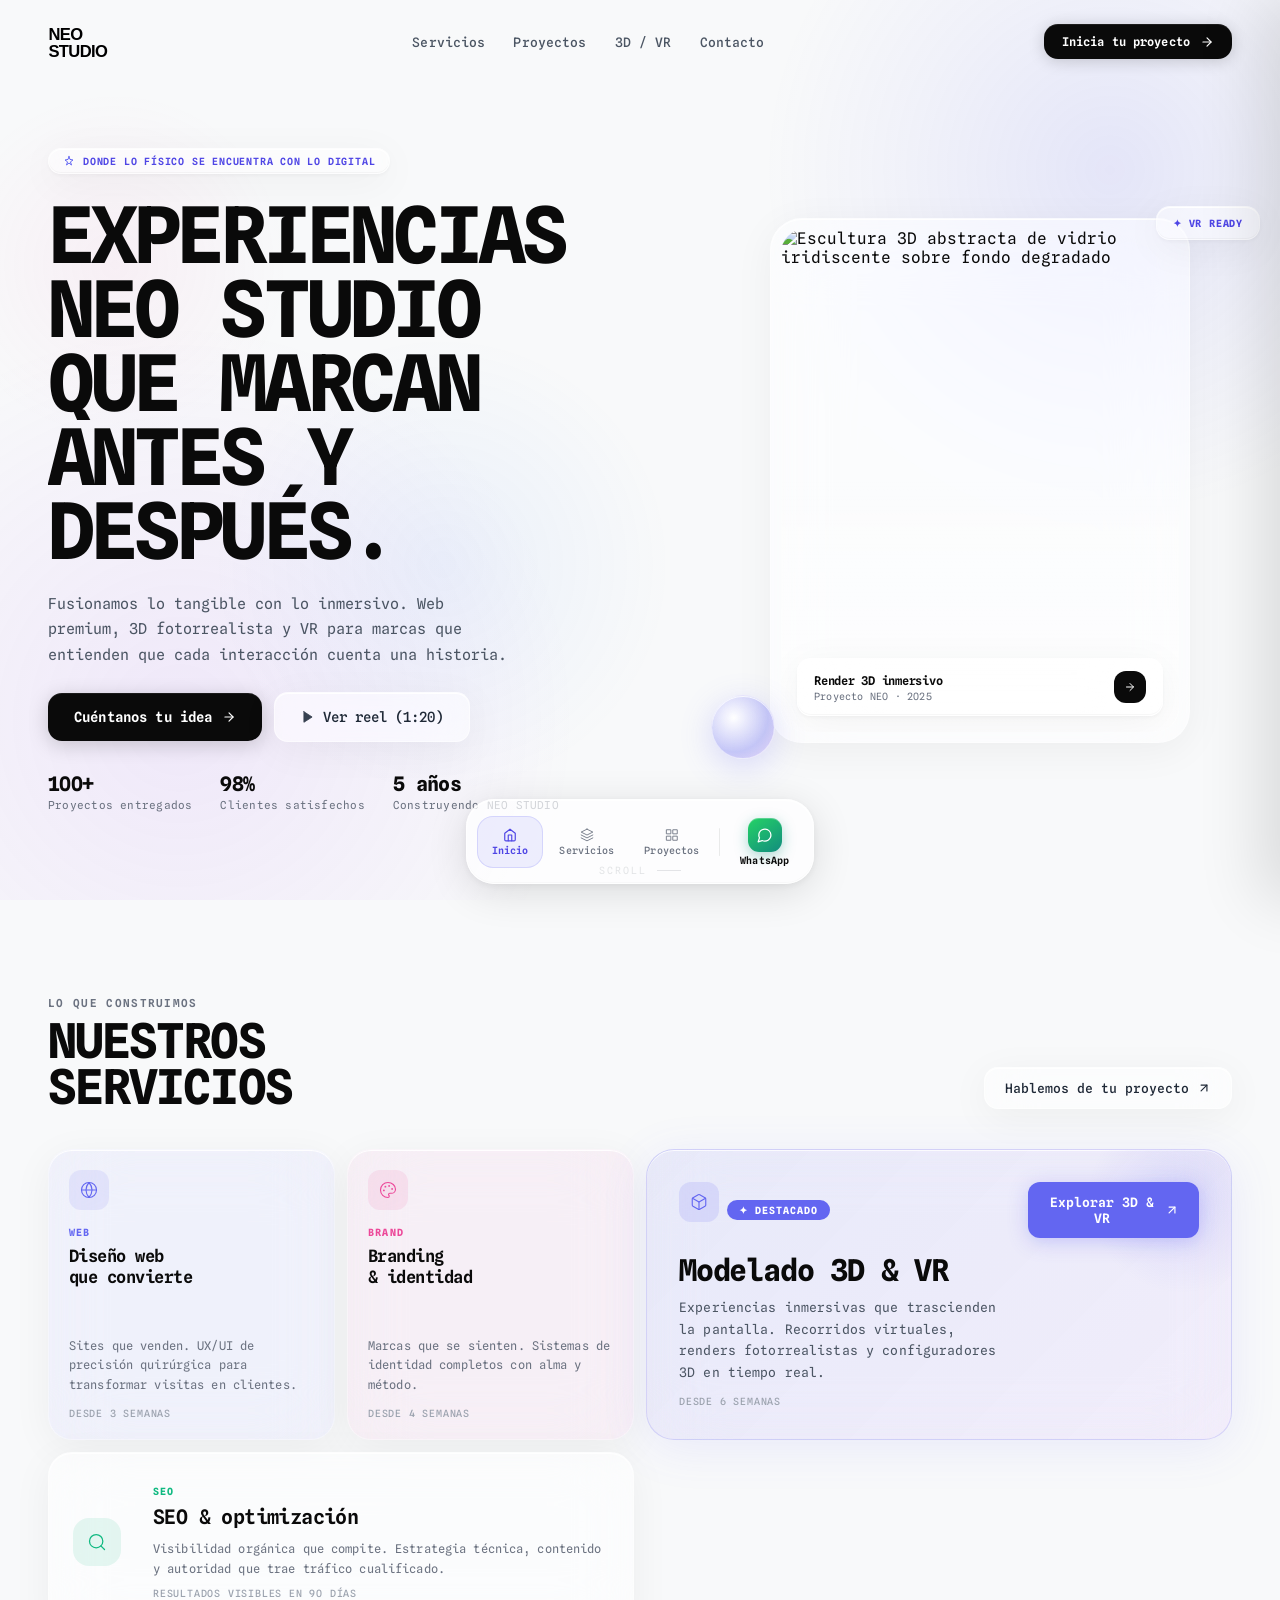
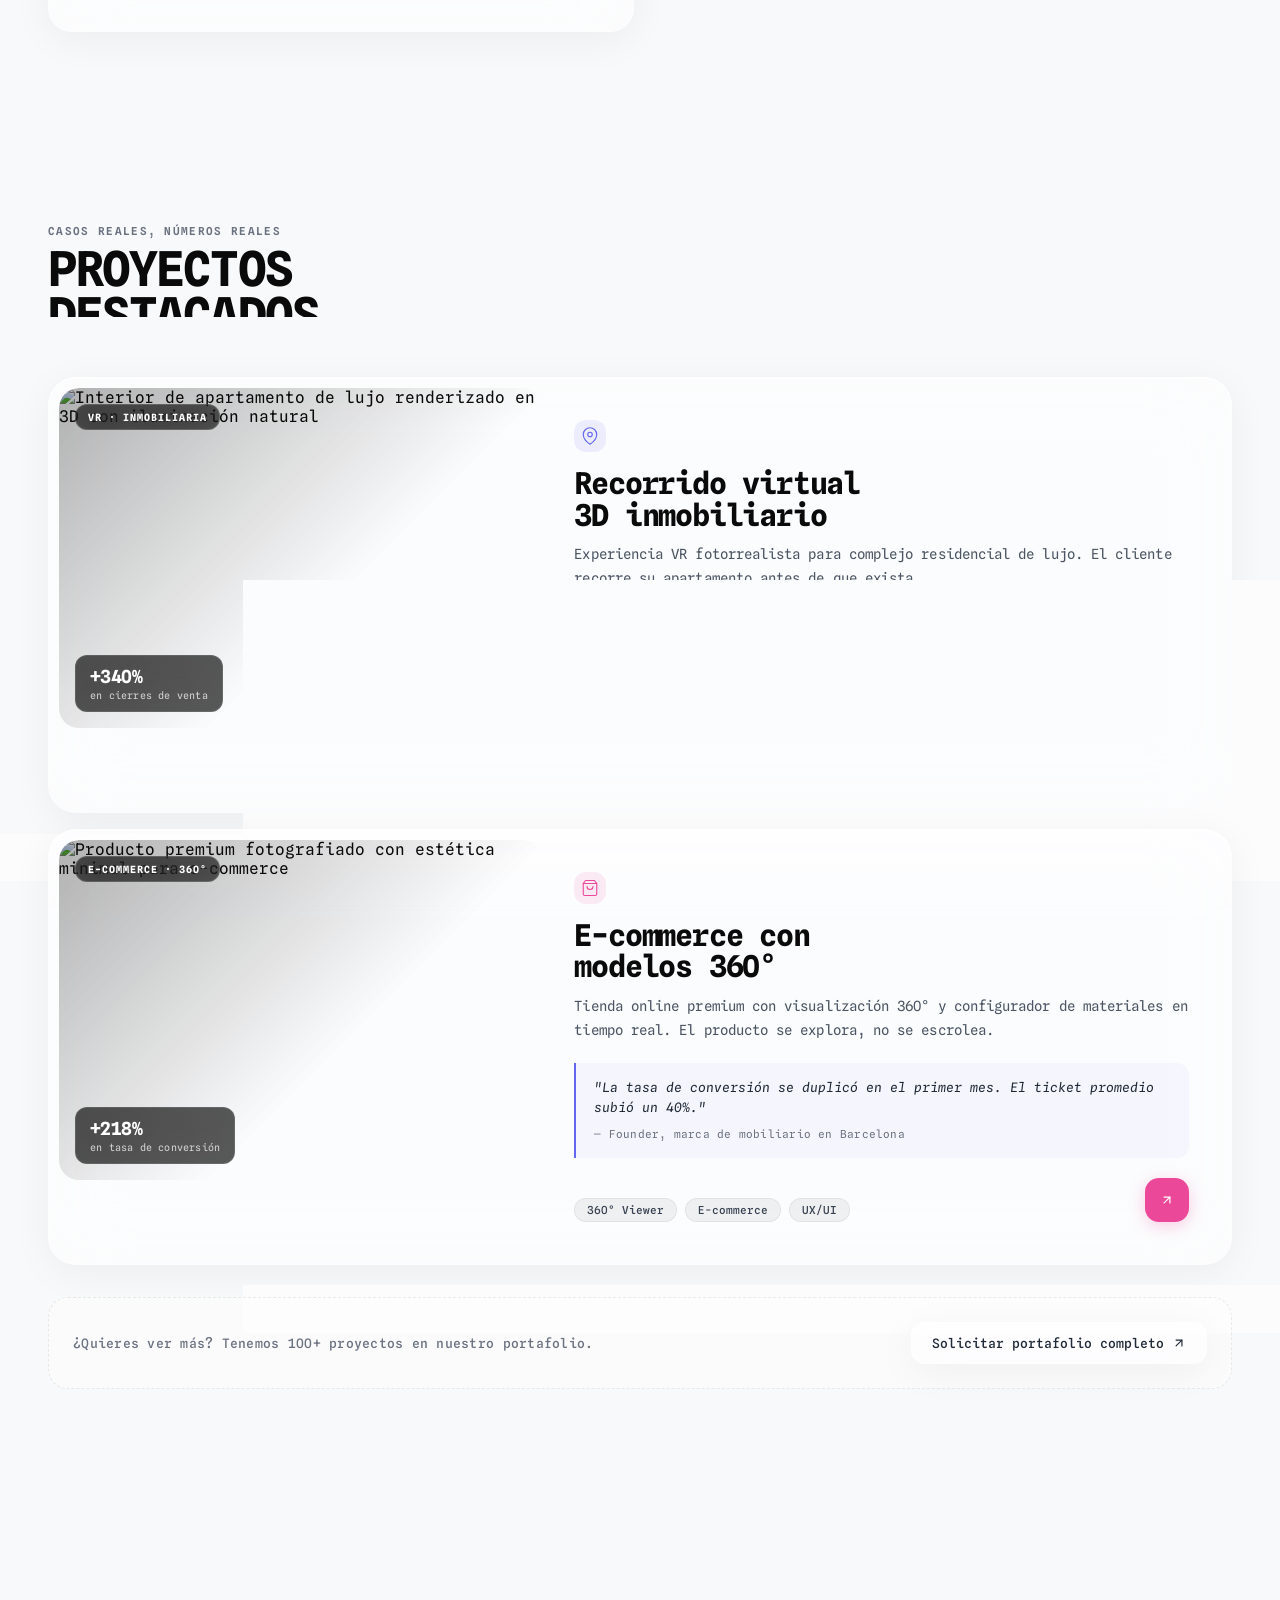
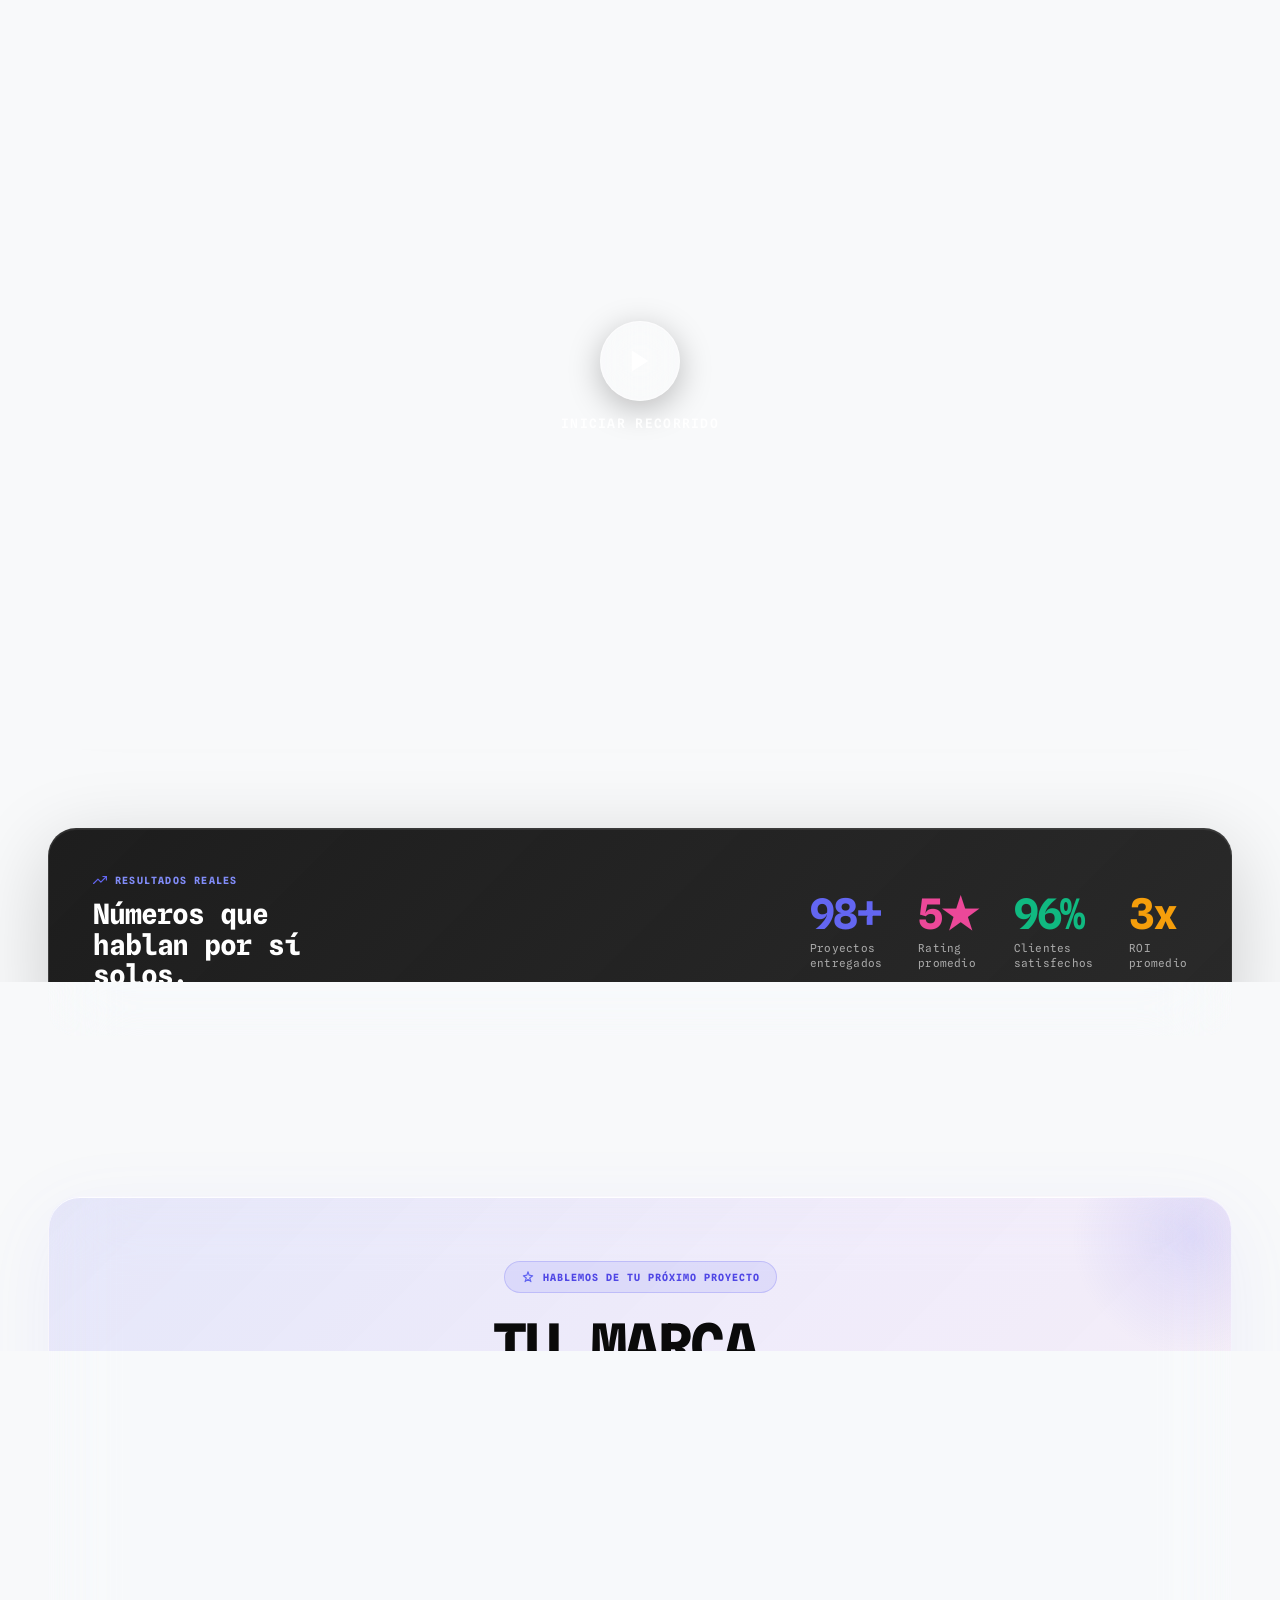
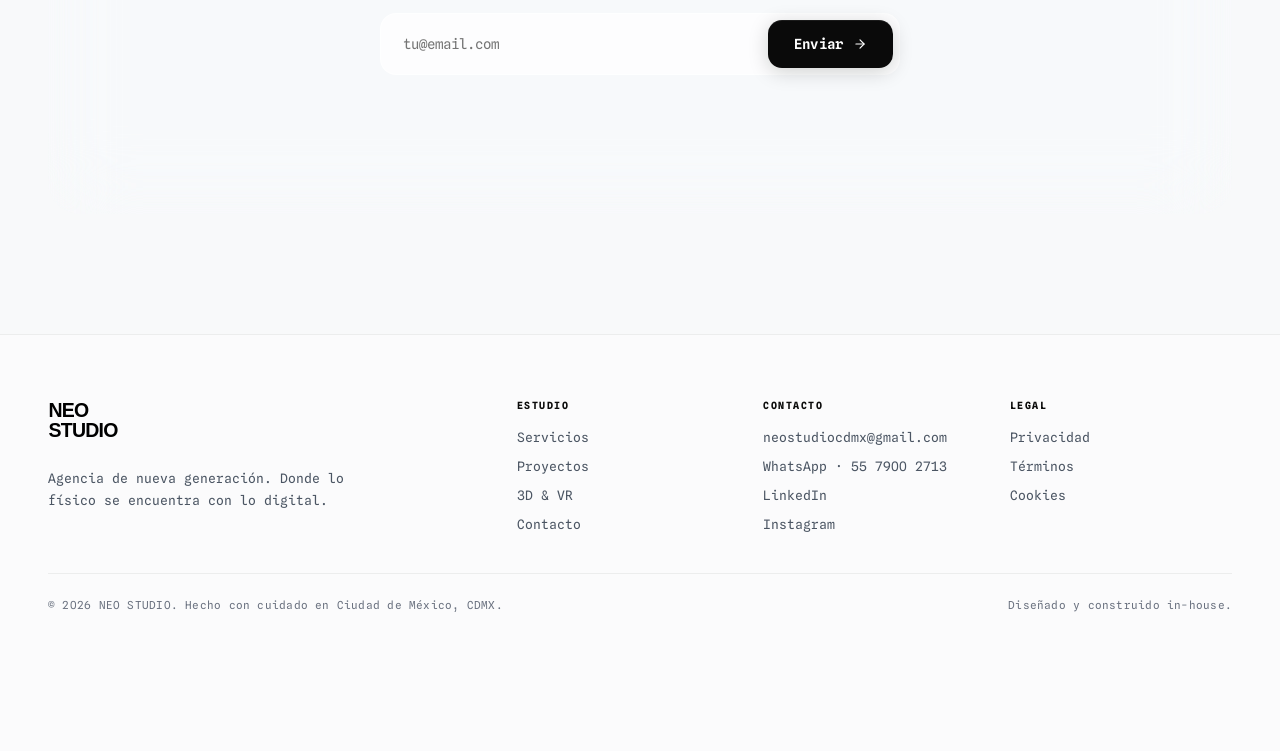
==== index.html @ 927f1102 "fix recaptcha mobile" ====
<!DOCTYPE html>
<html lang="es">
<head>
  <meta charset="UTF-8" />
  <meta name="viewport" content="width=device-width, initial-scale=1.0" />
  <meta name="theme-color" content="#F8F9FA" />
  <title>NEO STUDIO · Agencia de nueva generación</title>
  <meta name="description" content="Fusionamos lo físico y lo digital. Experiencias inmersivas en 3D, VR y web premium para marcas que quieren ir un paso adelante." />

  <!-- Open Graph -->
  <meta property="og:type" content="website" />
  <meta property="og:title" content="NEO STUDIO · Agencia de nueva generación" />
  <meta property="og:description" content="Fusionamos lo físico y lo digital. Experiencias inmersivas en 3D, VR y web premium." />
  <meta property="og:image" content="https://images.unsplash.com/photo-1708979444046-71625af058d8?w=1200&q=80" />
  <meta name="twitter:card" content="summary_large_image" />

  <!-- Favicon (inline SVG) -->
  <link rel="icon" href="data:image/svg+xml,%3Csvg xmlns='http://www.w3.org/2000/svg' viewBox='0 0 100 100'%3E%3Crect width='100' height='100' rx='22' fill='%230a0a0a'/%3E%3Ctext x='50' y='64' font-family='monospace' font-size='54' font-weight='700' fill='white' text-anchor='middle'%3EN%3C/text%3E%3C/svg%3E" />

  <!-- Fonts -->
  <link rel="preconnect" href="https://fonts.googleapis.com" />
  <link rel="preconnect" href="https://fonts.gstatic.com" crossorigin />
  <link href="https://fonts.googleapis.com/css2?family=Spline+Sans+Mono:wght@300;400;500;600;700&display=swap" rel="stylesheet" />

  


  <!-- Google reCAPTCHA v3 (site key pública) -->
  <script src="https://www.google.com/recaptcha/api.js?render=6Lc_4b4sAAAAABMq_xnrbCZB0Nt2kYBZ61lLIUjq" async defer></script>

  <link rel="stylesheet" href="assets/css/styles.css" />
</head>
<body>
  <!-- Skip link for accessibility -->
  <a class="skip-link" href="#main-content">Saltar al contenido</a>

  <!-- ============================================ -->
  <!-- ANIMATED BACKGROUND ORBS                     -->
  <!-- ============================================ -->
  <div class="bg-orbs" aria-hidden="true">
    <div class="orb orb-indigo"></div>
    <div class="orb orb-purple"></div>
    <div class="orb orb-blue"></div>
    <div class="orb orb-rose"></div>
  </div>

  <!-- ============================================ -->
  <!-- STICKY TOP NAV                               -->
  <!-- ============================================ -->
  <header class="top-nav" id="topNav">
    <a href="#home" class="logo-img-link" aria-label="NEO STUDIO — Inicio">
      <img src="assets/img/logo.svg" alt="NEO STUDIO" class="logo-img" />
    </a>

    <nav class="top-links" aria-label="Navegación principal">
      <a href="#services" data-nav>Servicios</a>
      <a href="#projects" data-nav>Proyectos</a>
      <a href="#vr" data-nav>3D / VR</a>
      <a href="#contact" data-nav>Contacto</a>
    </nav>

    <button class="btn-dark btn-sm top-cta" data-open-modal aria-label="Abrir formulario de cotización">
      Inicia tu proyecto
      <svg class="i" viewBox="0 0 24 24" fill="none" stroke="currentColor" stroke-width="2" stroke-linecap="round" stroke-linejoin="round" aria-hidden="true"><line x1="5" y1="12" x2="19" y2="12"></line><polyline points="12 5 19 12 12 19"></polyline></svg>
    </button>

    <button class="burger" id="burger" aria-label="Abrir menú" aria-expanded="false" aria-controls="drawer">
      <span></span><span></span><span></span>
    </button>
  </header>

  <!-- ============================================ -->
  <!-- MOBILE DRAWER                                -->
  <!-- ============================================ -->
  <div class="drawer-backdrop" id="drawerBackdrop" aria-hidden="true"></div>
  <aside class="drawer" id="drawer" aria-hidden="true" aria-label="Menú móvil">
    <div class="drawer-head">
      <div class="logo-img-wrap">
        <img src="assets/img/logo.svg" alt="NEO STUDIO" class="logo-img" />
      </div>
      <button class="drawer-close" id="drawerClose" aria-label="Cerrar menú">
        <svg viewBox="0 0 24 24" fill="none" stroke="currentColor" stroke-width="2" stroke-linecap="round" stroke-linejoin="round" width="20" height="20" aria-hidden="true"><line x1="18" y1="6" x2="6" y2="18"/><line x1="6" y1="6" x2="18" y2="18"/></svg>
      </button>
    </div>
    <nav class="drawer-links" aria-label="Navegación móvil">
      <a href="#services" data-drawer-link>Servicios <span aria-hidden="true">→</span></a>
      <a href="#projects" data-drawer-link>Proyectos <span aria-hidden="true">→</span></a>
      <a href="#vr" data-drawer-link>3D / VR <span aria-hidden="true">→</span></a>
      <a href="#contact" data-drawer-link>Contacto <span aria-hidden="true">→</span></a>
    </nav>
    <button class="btn-dark btn-lg drawer-cta" data-open-modal>
      Inicia tu proyecto
      <svg class="i" viewBox="0 0 24 24" fill="none" stroke="currentColor" stroke-width="2" stroke-linecap="round" stroke-linejoin="round" aria-hidden="true"><line x1="5" y1="12" x2="19" y2="12"></line><polyline points="12 5 19 12 12 19"></polyline></svg>
    </button>
    <p class="drawer-footnote">Respuesta en menos de 24 h · Sin compromiso</p>
  </aside>

  <!-- ============================================ -->
  <!-- PAGE CONTENT                                 -->
  <!-- ============================================ -->
  <main class="page" id="main-content">

    <!-- ===== HERO SECTION ===== -->
    <section class="hero" id="home" aria-labelledby="hero-title">
      <div class="hero-body">
        <!-- Left: text + CTAs -->
        <div class="hero-left">
          <div class="badge glass reveal-up" style="--delay: 0.2s">
            <svg class="i" viewBox="0 0 24 24" fill="none" stroke="#6366f1" stroke-width="2" stroke-linecap="round" stroke-linejoin="round" aria-hidden="true"><path d="M12 3l1.9 5.8L20 10l-5.1 3.7L17 20l-5-4-5 4 2.1-6.3L4 10l6.1-1.2L12 3z"/></svg>
            <span>Donde lo físico se encuentra con lo digital</span>
          </div>

          <h1 class="hero-title" id="hero-title">
            <span class="word-wrap"><span class="word">EXPERIENCIAS</span></span>
            <span class="word-wrap"><span class="word">NEO STUDIO</span></span>
            <span class="word-wrap"><span class="word">QUE MARCAN</span></span>
            <span class="word-wrap"><span class="word">ANTES Y DESPUÉS.</span></span>
          </h1>

          <p class="hero-sub reveal-up" style="--delay: 0.8s">
            Fusionamos lo tangible con lo inmersivo. Web premium, 3D fotorrealista y VR para marcas que entienden que cada interacción cuenta una historia.
          </p>

          <div class="hero-ctas reveal-up" style="--delay: 0.95s">
            <button class="btn-dark btn-lg" data-open-modal>
              Cuéntanos tu idea
              <svg class="i arrow-right" viewBox="0 0 24 24" fill="none" stroke="currentColor" stroke-width="2" stroke-linecap="round" stroke-linejoin="round" aria-hidden="true"><line x1="5" y1="12" x2="19" y2="12"></line><polyline points="12 5 19 12 12 19"></polyline></svg>
            </button>
            <button class="btn-glass btn-lg" data-open-reel aria-label="Ver nuestro reel de proyectos">
              <svg class="i" viewBox="0 0 24 24" fill="#374151" stroke="#374151" stroke-width="1.5" stroke-linecap="round" stroke-linejoin="round" aria-hidden="true"><polygon points="5 3 19 12 5 21 5 3"></polygon></svg>
              Ver reel (1:20)
            </button>
          </div>

          <div class="mini-stats reveal-up" style="--delay: 1.1s">
            <div><p class="ms-value" data-count="100" data-suffix="+">0</p><p class="ms-label">Proyectos entregados</p></div>
            <div><p class="ms-value" data-count="98" data-suffix="%">0</p><p class="ms-label">Clientes satisfechos</p></div>
            <div><p class="ms-value">5 años</p><p class="ms-label">Construyendo NEO STUDIO</p></div>
          </div>
        </div>

        <!-- Right: 3D visual -->
        <div class="hero-right">
          <div class="hero-card float-y">
            <div class="hero-card-inner">
              <img
                srcset="
                  https://images.unsplash.com/photo-1708979444046-71625af058d8?w=480&q=80 480w,
                  https://images.unsplash.com/photo-1708979444046-71625af058d8?w=768&q=80 768w,
                  https://images.unsplash.com/photo-1708979444046-71625af058d8?w=1080&q=80 1080w"
                sizes="(max-width: 768px) 90vw, 420px"
                src="https://images.unsplash.com/photo-1708979444046-71625af058d8?w=1080&q=80"
                alt="Escultura 3D abstracta de vidrio iridiscente sobre fondo degradado"
                loading="lazy" />
              <div class="hero-card-fade"></div>
              <div class="hero-card-label">
                <div class="label-inner glass">
                  <div>
                    <p class="hc-title">Render 3D inmersivo</p>
                    <p class="hc-sub">Proyecto NEO · 2025</p>
                  </div>
                  <div class="hc-arrow" aria-hidden="true">
                    <svg class="i" viewBox="0 0 24 24" fill="none" stroke="#fff" stroke-width="2" stroke-linecap="round" stroke-linejoin="round"><line x1="5" y1="12" x2="19" y2="12"></line><polyline points="12 5 19 12 12 19"></polyline></svg>
                  </div>
                </div>
              </div>
            </div>
          </div>

          <div class="pill-vr glass float-tilt">✦ VR READY</div>
          <div class="dot-orb float-drift" aria-hidden="true"></div>
        </div>
      </div>

      <!-- Scroll hint -->
      <div class="scroll-hint" aria-hidden="true">
        <span>Scroll</span>
        <div class="scroll-hint-line"></div>
      </div>
    </section>

    <!-- ===== SERVICES SECTION ===== -->
    <section class="section services" id="services" aria-labelledby="services-title">
      <div class="section-head reveal-up">
        <div>
          <p class="eyebrow">Lo que construimos</p>
          <h2 class="section-title" id="services-title">NUESTROS<br/>SERVICIOS</h2>
        </div>
        <a href="#contact" class="btn-glass btn-md hide-mobile">
          Hablemos de tu proyecto
          <svg class="i" viewBox="0 0 24 24" fill="none" stroke="currentColor" stroke-width="2" stroke-linecap="round" stroke-linejoin="round" aria-hidden="true"><line x1="7" y1="17" x2="17" y2="7"></line><polyline points="7 7 17 7 17 17"></polyline></svg>
        </a>
      </div>

      <div class="bento">
        <!-- Card Web -->
        <article class="card card-sm reveal-up" style="--delay:0s; --tint:rgba(99,102,241,0.05);">
          <div>
            <div class="card-icon" style="background: rgba(99,102,241,0.1);">
              <svg class="i" viewBox="0 0 24 24" fill="none" stroke="#6366f1" stroke-width="1.5" stroke-linecap="round" stroke-linejoin="round" aria-hidden="true"><circle cx="12" cy="12" r="10"/><line x1="2" y1="12" x2="22" y2="12"/><path d="M12 2a15.3 15.3 0 0 1 4 10 15.3 15.3 0 0 1-4 10 15.3 15.3 0 0 1-4-10 15.3 15.3 0 0 1 4-10z"/></svg>
            </div>
            <p class="tag" style="color:#6366f1;">WEB</p>
            <h3 class="card-title">Diseño web<br/>que convierte</h3>
          </div>
          <div>
            <p class="card-desc">Sites que venden. UX/UI de precisión quirúrgica para transformar visitas en clientes.</p>
            <p class="card-meta">Desde 3 semanas</p>
          </div>
        </article>

        <!-- Card Branding -->
        <article class="card card-sm reveal-up" style="--delay:0.1s; --tint:rgba(236,72,153,0.05);">
          <div>
            <div class="card-icon" style="background: rgba(236,72,153,0.1);">
              <svg class="i" viewBox="0 0 24 24" fill="none" stroke="#ec4899" stroke-width="1.5" stroke-linecap="round" stroke-linejoin="round" aria-hidden="true"><circle cx="13.5" cy="6.5" r=".5"/><circle cx="17.5" cy="10.5" r=".5"/><circle cx="8.5" cy="7.5" r=".5"/><circle cx="6.5" cy="12.5" r=".5"/><path d="M12 2C6.5 2 2 6.5 2 12s4.5 10 10 10c.926 0 1.648-.746 1.648-1.688 0-.437-.18-.835-.437-1.125-.29-.289-.438-.652-.438-1.125a1.64 1.64 0 0 1 1.668-1.668h1.996c3.051 0 5.555-2.503 5.555-5.554C21.965 6.012 17.461 2 12 2z"/></svg>
            </div>
            <p class="tag" style="color:#ec4899;">BRAND</p>
            <h3 class="card-title">Branding<br/>& identidad</h3>
          </div>
          <div>
            <p class="card-desc">Marcas que se sienten. Sistemas de identidad completos con alma y método.</p>
            <p class="card-meta">Desde 4 semanas</p>
          </div>
        </article>

        <!-- Card 3D & VR featured -->
        <article class="card card-featured reveal-up" style="--delay:0.2s;" id="vr" aria-labelledby="vr-title">
          <div class="deco-orb" aria-hidden="true"></div>
          <div class="featured-inner">
            <div>
              <div class="featured-head">
                <div class="card-icon" style="background: rgba(99,102,241,0.15);">
                  <svg class="i" viewBox="0 0 24 24" fill="none" stroke="#6366f1" stroke-width="1.5" stroke-linecap="round" stroke-linejoin="round" aria-hidden="true"><path d="M21 16V8a2 2 0 0 0-1-1.73l-7-4a2 2 0 0 0-2 0l-7 4A2 2 0 0 0 3 8v8a2 2 0 0 0 1 1.73l7 4a2 2 0 0 0 2 0l7-4A2 2 0 0 0 21 16z"/><polyline points="3.27 6.96 12 12.01 20.73 6.96"/><line x1="12" y1="22.08" x2="12" y2="12"/></svg>
                </div>
                <span class="pill-featured">✦ DESTACADO</span>
              </div>
              <h3 class="card-title card-title-xl" id="vr-title">Modelado 3D & VR</h3>
              <p class="card-desc card-desc-lg">Experiencias inmersivas que trascienden la pantalla. Recorridos virtuales, renders fotorrealistas y configuradores 3D en tiempo real.</p>
              <p class="card-meta">Desde 6 semanas</p>
            </div>
            <button class="btn-indigo" data-open-modal data-project-type="3d-vr">
              Explorar 3D & VR
              <svg class="i" viewBox="0 0 24 24" fill="none" stroke="currentColor" stroke-width="2" stroke-linecap="round" stroke-linejoin="round" aria-hidden="true"><line x1="7" y1="17" x2="17" y2="7"></line><polyline points="7 7 17 7 17 17"></polyline></svg>
            </button>
          </div>
        </article>

        <!-- Card SEO -->
        <article class="card card-wide reveal-up" style="--delay:0.3s;">
          <div class="card-icon card-icon-lg" style="background: rgba(16,185,129,0.1);">
            <svg class="i" viewBox="0 0 24 24" fill="none" stroke="#10b981" stroke-width="1.5" stroke-linecap="round" stroke-linejoin="round" aria-hidden="true"><circle cx="11" cy="11" r="8"/><line x1="21" y1="21" x2="16.65" y2="16.65"/></svg>
          </div>
          <div>
            <p class="tag" style="color:#10b981;">SEO</p>
            <h3 class="card-title" style="font-size:20px;">SEO & optimización</h3>
            <p class="card-desc">Visibilidad orgánica que compite. Estrategia técnica, contenido y autoridad que trae tráfico cualificado.</p>
            <p class="card-meta" style="margin-top:8px;">Resultados visibles en 90 días</p>
          </div>
        </article>
      </div>
    </section>

    <!-- ===== PROJECTS SECTION ===== -->
    <section class="section projects" id="projects" aria-labelledby="projects-title">
      <div class="reveal-up section-head-simple">
        <p class="eyebrow">Casos reales, números reales</p>
        <h2 class="section-title" id="projects-title">PROYECTOS<br/>DESTACADOS</h2>
      </div>

      <div class="projects-list">
        <!-- Project 1 -->
        <article class="project-card reveal-left" aria-labelledby="p1-title">
          <div class="project-inner">
            <div class="project-media">
              <img
                srcset="
                  https://images.unsplash.com/photo-1625220851686-2986d12ff954?w=480&q=80 480w,
                  https://images.unsplash.com/photo-1625220851686-2986d12ff954?w=768&q=80 768w,
                  https://images.unsplash.com/photo-1625220851686-2986d12ff954?w=1080&q=80 1080w"
                sizes="(max-width: 768px) 90vw, 420px"
                src="https://images.unsplash.com/photo-1625220851686-2986d12ff954?w=1080&q=80"
                alt="Interior de apartamento de lujo renderizado en 3D con iluminación natural"
                loading="lazy" />
              <div class="project-media-overlay"></div>
              <span class="project-tag">VR · INMOBILIARIA</span>
              <div class="project-stat">
                <p class="ps-value">+340%</p>
                <p class="ps-label">en cierres de venta</p>
              </div>
            </div>
            <div class="project-text">
              <div>
                <div class="card-icon" style="background: rgba(99,102,241,0.1); width:32px; height:32px;">
                  <svg class="i" viewBox="0 0 24 24" fill="none" stroke="#6366f1" stroke-width="1.5" stroke-linecap="round" stroke-linejoin="round" width="15" height="15" aria-hidden="true"><path d="M21 10c0 7-9 13-9 13s-9-6-9-13a9 9 0 0 1 18 0z"/><circle cx="12" cy="10" r="3"/></svg>
                </div>
                <h3 class="project-title" id="p1-title">Recorrido virtual<br/>3D inmobiliario</h3>
                <p class="project-desc">Experiencia VR fotorrealista para complejo residencial de lujo. El cliente recorre su apartamento antes de que exista.</p>
                <blockquote class="project-quote">
                  "Cerramos 12 unidades en la primera semana post-lanzamiento. Nunca habíamos visto algo así."
                  <cite>— Directora comercial, desarrolladora en CDMX</cite>
                </blockquote>
              </div>
              <div class="project-footer">
                <div class="pill-row">
                  <span class="pill">VR Tour</span>
                  <span class="pill">3D Render</span>
                  <span class="pill">Inmobiliaria</span>
                </div>
                <button class="round-btn" data-open-tour style="background:#6366f1; box-shadow:0 4px 16px #6366f144;" aria-label="Ver recorrido virtual 3D">
                  <svg class="i" viewBox="0 0 24 24" fill="none" stroke="#fff" stroke-width="2" stroke-linecap="round" stroke-linejoin="round" aria-hidden="true"><line x1="7" y1="17" x2="17" y2="7"></line><polyline points="7 7 17 7 17 17"></polyline></svg>
                </button>
              </div>
            </div>
          </div>
        </article>

        <!-- Project 2 -->
        <article class="project-card reveal-right" aria-labelledby="p2-title">
          <div class="project-inner">
            <div class="project-media">
              <img
                srcset="
                  https://images.unsplash.com/photo-1627542557169-5ed71c66ed85?w=480&q=80 480w,
                  https://images.unsplash.com/photo-1627542557169-5ed71c66ed85?w=768&q=80 768w,
                  https://images.unsplash.com/photo-1627542557169-5ed71c66ed85?w=1080&q=80 1080w"
                sizes="(max-width: 768px) 90vw, 420px"
                src="https://images.unsplash.com/photo-1627542557169-5ed71c66ed85?w=1080&q=80"
                alt="Producto premium fotografiado con estética minimal para e-commerce"
                loading="lazy" />
              <div class="project-media-overlay"></div>
              <span class="project-tag">E-COMMERCE · 360°</span>
              <div class="project-stat">
                <p class="ps-value">+218%</p>
                <p class="ps-label">en tasa de conversión</p>
              </div>
            </div>
            <div class="project-text">
              <div>
                <div class="card-icon" style="background: rgba(236,72,153,0.1); width:32px; height:32px;">
                  <svg class="i" viewBox="0 0 24 24" fill="none" stroke="#ec4899" stroke-width="1.5" stroke-linecap="round" stroke-linejoin="round" width="15" height="15" aria-hidden="true"><path d="M6 2 3 6v14a2 2 0 0 0 2 2h14a2 2 0 0 0 2-2V6l-3-4z"/><line x1="3" y1="6" x2="21" y2="6"/><path d="M16 10a4 4 0 0 1-8 0"/></svg>
                </div>
                <h3 class="project-title" id="p2-title">E-commerce con<br/>modelos 360°</h3>
                <p class="project-desc">Tienda online premium con visualización 360° y configurador de materiales en tiempo real. El producto se explora, no se escrolea.</p>
                <blockquote class="project-quote">
                  "La tasa de conversión se duplicó en el primer mes. El ticket promedio subió un 40%."
                  <cite>— Founder, marca de mobiliario en Barcelona</cite>
                </blockquote>
              </div>
              <div class="project-footer">
                <div class="pill-row">
                  <span class="pill">360° Viewer</span>
                  <span class="pill">E-commerce</span>
                  <span class="pill">UX/UI</span>
                </div>
                <button class="round-btn" data-open-360 style="background:#ec4899; box-shadow:0 4px 16px #ec489944;" aria-label="Ver demo E-commerce 360°">
                  <svg class="i" viewBox="0 0 24 24" fill="none" stroke="#fff" stroke-width="2" stroke-linecap="round" stroke-linejoin="round" aria-hidden="true"><line x1="7" y1="17" x2="17" y2="7"></line><polyline points="7 7 17 7 17 17"></polyline></svg>
                </button>
              </div>
            </div>
          </div>
        </article>
      </div>

      <div class="projects-footer reveal-up">
        <p class="eyebrow" style="color:#6b7280;">¿Quieres ver más? Tenemos 100+ proyectos en nuestro portafolio.</p>
        <a href="#contact" class="btn-glass btn-md">
          Solicitar portafolio completo
          <svg class="i" viewBox="0 0 24 24" fill="none" stroke="currentColor" stroke-width="2" stroke-linecap="round" stroke-linejoin="round" aria-hidden="true"><line x1="7" y1="17" x2="17" y2="7"></line><polyline points="7 7 17 7 17 17"></polyline></svg>
        </a>
      </div>
    </section>

    <!-- ===== VIRTUAL TOUR SECTION ===== -->
    <section class="section vr-tour-section" id="tour" aria-labelledby="tour-title">
      <div class="section-head reveal-up">
        <div>
          <p class="eyebrow">Tecnología phygital en acción</p>
          <h2 class="section-title" id="tour-title">RECORRIDO<br/>VIRTUAL</h2>
        </div>
        <p class="tour-section-desc">Explora este apartamento de lujo como si estuvieras ahí. Navega entre habitaciones y descubre la experiencia NEO STUDIO.</p>
      </div>

      <div class="tour-preview reveal-up">
        <div class="tour-preview-inner">
          <img
            src="https://images.unsplash.com/photo-1600210492493-0946911123ea?w=1600&q=85"
            alt="Sala de estar de apartamento de lujo con dobles alturas"
            class="tour-preview-img" loading="lazy" />
          <div class="tour-preview-overlay">
            <div class="tour-overlay-top">
              <span class="pill-featured" style="width:fit-content;">✦ DEMO INTERACTIVO</span>
            </div>
            <div class="tour-overlay-center">
              <button class="tour-play-btn" data-open-tour aria-label="Iniciar recorrido virtual">
                <div class="tour-play-circle">
                  <svg viewBox="0 0 24 24" fill="#fff" width="28" height="28" aria-hidden="true"><polygon points="5 3 19 12 5 21 5 3"/></svg>
                </div>
                <span>Iniciar recorrido</span>
              </button>
            </div>
            <div class="tour-overlay-bottom">
              <div class="tour-rooms-list">
                <span class="tour-room-chip active-chip" data-room="0">Entrada</span>
                <span class="tour-room-chip" data-room="1">Sala de estar</span>
                <span class="tour-room-chip" data-room="2">Dormitorio</span>
                <span class="tour-room-chip" data-room="3">Cocina</span>
                <span class="tour-room-chip" data-room="4">Terraza</span>
              </div>
              <div class="tour-meta">
                <span>5 habitaciones</span>
                <span class="tour-dot">·</span>
                <span>Apartamento premium</span>
                <span class="tour-dot">·</span>
                <span>CDMX</span>
              </div>
            </div>
          </div>
        </div>
      </div>
    </section>

    <!-- ===== STATS SECTION ===== -->
    <section class="section stats-section" aria-label="Resultados">
      <div class="stats-card reveal-up">
        <div class="stats-left">
          <div class="stats-eyebrow">
            <svg class="i" viewBox="0 0 24 24" fill="none" stroke="#6366f1" stroke-width="2" stroke-linecap="round" stroke-linejoin="round" width="14" height="14" aria-hidden="true"><polyline points="23 6 13.5 15.5 8.5 10.5 1 18"/><polyline points="17 6 23 6 23 12"/></svg>
            <span>RESULTADOS REALES</span>
          </div>
          <h3 class="stats-title">Números que<br/>hablan por sí solos.</h3>
        </div>
        <div class="stats-grid">
          <div class="stat-item" style="--d:0.2s;">
            <p class="stat-value" style="color:#6366f1;" data-count="100" data-suffix="+">0</p>
            <p class="stat-label">Proyectos<br/>entregados</p>
          </div>
          <div class="stat-item" style="--d:0.28s;">
            <p class="stat-value" style="color:#ec4899;">5★</p>
            <p class="stat-label">Rating<br/>promedio</p>
          </div>
          <div class="stat-item" style="--d:0.36s;">
            <p class="stat-value" style="color:#10b981;" data-count="98" data-suffix="%">0</p>
            <p class="stat-label">Clientes<br/>satisfechos</p>
          </div>
          <div class="stat-item" style="--d:0.44s;">
            <p class="stat-value" style="color:#f59e0b;" data-count="3" data-suffix="x">0</p>
            <p class="stat-label">ROI<br/>promedio</p>
          </div>
        </div>
      </div>
    </section>

    <!-- ===== CTA SECTION ===== -->
    <section class="section cta-section" id="contact" aria-labelledby="cta-title">
      <div class="cta-card reveal-up">
        <div class="cta-orb cta-orb-1" aria-hidden="true"></div>
        <div class="cta-orb cta-orb-2" aria-hidden="true"></div>
        <div class="cta-inner">
          <div class="cta-badge">
            <svg class="i" viewBox="0 0 24 24" fill="none" stroke="#6366f1" stroke-width="2" stroke-linecap="round" stroke-linejoin="round" width="12" height="12" aria-hidden="true"><path d="M12 3l1.9 5.8L20 10l-5.1 3.7L17 20l-5-4-5 4 2.1-6.3L4 10l6.1-1.2L12 3z"/></svg>
            <span>HABLEMOS DE TU PRÓXIMO PROYECTO</span>
          </div>
          <h2 class="cta-title" id="cta-title">TU MARCA.<br/>EN UNA<br/>NUEVA DIMENSIÓN.</h2>
          <p class="cta-text">Cuéntanos tu visión. Te respondemos en menos de 24 horas con una propuesta inicial, sin compromiso y sin humo.</p>

          <!-- Inline form (less friction than opening modal) -->
          <form class="cta-form" id="ctaForm" novalidate>
            <div class="cta-form-row">
              <label class="sr-only" for="cta-email">Email</label>
              <input type="email" id="cta-email" name="email" placeholder="tu@email.com" required autocomplete="email" />
              <button type="submit" class="btn-dark btn-lg">
                Enviar
                <svg class="i" viewBox="0 0 24 24" fill="none" stroke="currentColor" stroke-width="2" stroke-linecap="round" stroke-linejoin="round" aria-hidden="true"><line x1="5" y1="12" x2="19" y2="12"></line><polyline points="12 5 19 12 12 19"></polyline></svg>
              </button>
            </div>
            <p class="cta-form-hint">O <button type="button" class="link-btn" data-open-modal>envíanos un briefing detallado →</button></p>
            <p class="cta-form-privacy">Al enviar aceptas nuestra <a href="#privacy">política de privacidad</a>. Protegido por <a href="https://policies.google.com/privacy" target="_blank" rel="noopener">reCAPTCHA</a>.</p>
          </form>
        </div>
      </div>
    </section>
  </main>

  <!-- ============================================ -->
  <!-- FOOTER                                       -->
  <!-- ============================================ -->
  <footer class="footer">
    <div class="footer-inner">
      <div class="footer-col footer-brand">
        <div class="logo-img-wrap">
          <img src="assets/img/logo.svg" alt="NEO STUDIO" class="logo-img footer-logo-img" />
        </div>
        <p class="footer-desc">Agencia de nueva generación. Donde lo físico se encuentra con lo digital.</p>
      </div>

      <div class="footer-col">
        <h4>Estudio</h4>
        <ul>
          <li><a href="#services">Servicios</a></li>
          <li><a href="#projects">Proyectos</a></li>
          <li><a href="#vr">3D & VR</a></li>
          <li><a href="#contact">Contacto</a></li>
        </ul>
      </div>

      <div class="footer-col">
        <h4>Contacto</h4>
        <ul>
          <li><a href="mailto:neostudiocdmx@gmail.com">neostudiocdmx@gmail.com</a></li>
          <li><a href="https://wa.me/525579002713" target="_blank" rel="noopener">WhatsApp · 55 7900 2713</a></li>
          <li><a href="https://www.linkedin.com/" target="_blank" rel="noopener">LinkedIn</a></li>
          <li><a href="https://www.instagram.com/" target="_blank" rel="noopener">Instagram</a></li>
        </ul>
      </div>

      <div class="footer-col">
        <h4>Legal</h4>
        <ul>
          <li><a href="#privacy">Privacidad</a></li>
          <li><a href="#terms">Términos</a></li>
          <li><a href="#cookies">Cookies</a></li>
        </ul>
      </div>
    </div>
    <div class="footer-bottom">
      <p>© <span id="year">2025</span> NEO STUDIO. Hecho con cuidado en Ciudad de México, CDMX.</p>
      <p>Diseñado y construido in-house.</p>
    </div>
  </footer>

  <!-- ============================================ -->
  <!-- FIXED BOTTOM NAV (mobile + desktop hybrid)   -->
  <!-- ============================================ -->
  <div class="bottom-nav-wrap">
    <nav class="bottom-nav" aria-label="Navegación rápida">
      <button class="bn-item active" data-id="home" aria-label="Ir a inicio">
        <svg class="i" viewBox="0 0 24 24" fill="none" stroke="currentColor" stroke-width="2" stroke-linecap="round" stroke-linejoin="round" width="20" height="20" aria-hidden="true"><path d="M3 9l9-7 9 7v11a2 2 0 0 1-2 2H5a2 2 0 0 1-2-2z"/><polyline points="9 22 9 12 15 12 15 22"/></svg>
        <span>Inicio</span>
      </button>
      <button class="bn-item" data-id="services" aria-label="Ir a servicios">
        <svg class="i" viewBox="0 0 24 24" fill="none" stroke="currentColor" stroke-width="1.5" stroke-linecap="round" stroke-linejoin="round" width="20" height="20" aria-hidden="true"><polygon points="12 2 2 7 12 12 22 7 12 2"/><polyline points="2 17 12 22 22 17"/><polyline points="2 12 12 17 22 12"/></svg>
        <span>Servicios</span>
      </button>
      <button class="bn-item" data-id="projects" aria-label="Ir a proyectos">
        <svg class="i" viewBox="0 0 24 24" fill="none" stroke="currentColor" stroke-width="1.5" stroke-linecap="round" stroke-linejoin="round" width="20" height="20" aria-hidden="true"><rect x="3" y="3" width="7" height="7"/><rect x="14" y="3" width="7" height="7"/><rect x="14" y="14" width="7" height="7"/><rect x="3" y="14" width="7" height="7"/></svg>
        <span>Proyectos</span>
      </button>

      <div class="bn-divider" aria-hidden="true"></div>

      <a href="https://wa.me/525579002713?text=Hola%2C%20me%20gustar%C3%ADa%20hablar%20de%20un%20proyecto%20con%20NEO%20STUDIO" target="_blank" rel="noopener" class="bn-whatsapp" aria-label="Abrir chat de WhatsApp">
        <div class="bn-wa-icon">
          <svg viewBox="0 0 24 24" fill="none" stroke="#fff" stroke-width="1.8" stroke-linecap="round" stroke-linejoin="round" width="17" height="17" aria-hidden="true"><path d="M21 11.5a8.38 8.38 0 0 1-.9 3.8 8.5 8.5 0 0 1-7.6 4.7 8.38 8.38 0 0 1-3.8-.9L3 21l1.9-5.7a8.38 8.38 0 0 1-.9-3.8 8.5 8.5 0 0 1 4.7-7.6 8.38 8.38 0 0 1 3.8-.9h.5a8.48 8.48 0 0 1 8 8v.5z"/></svg>
        </div>
        <span>WhatsApp</span>
      </a>
    </nav>
  </div>

  <!-- ============================================ -->
  <!-- CONTACT MODAL                                -->
  <!-- ============================================ -->
  <div class="modal-backdrop" id="modalBackdrop" aria-hidden="true"></div>
  <div class="modal" id="modal" role="dialog" aria-modal="true" aria-labelledby="modalTitle" aria-hidden="true">
    <button class="modal-close" id="modalClose" aria-label="Cerrar formulario">
      <svg viewBox="0 0 24 24" fill="none" stroke="currentColor" stroke-width="2" stroke-linecap="round" stroke-linejoin="round" width="22" height="22" aria-hidden="true"><line x1="18" y1="6" x2="6" y2="18"/><line x1="6" y1="6" x2="18" y2="18"/></svg>
    </button>
    <div class="modal-content">
      <div class="modal-head">
        <p class="eyebrow">Cuéntanos tu proyecto</p>
        <h3 id="modalTitle" class="modal-title">Empecemos una<br/>conversación.</h3>
        <p class="modal-sub">Responde 4 preguntas rápidas. Te contestamos en menos de 24 h con una propuesta inicial.</p>
      </div>

      <form class="modal-form" id="modalForm" novalidate>
        <div class="field">
          <label for="f-name">¿Cómo te llamas? <span class="required">*</span></label>
          <input type="text" id="f-name" name="name" required autocomplete="name" placeholder="Ej. Carlos Mendoza" />
        </div>

        <div class="field">
          <label for="f-email">¿Tu email de trabajo? <span class="required">*</span></label>
          <input type="email" id="f-email" name="email" required autocomplete="email" placeholder="tu@empresa.com" />
        </div>

        <div class="field">
          <label for="f-type">¿Qué tipo de proyecto tienes en mente?</label>
          <select id="f-type" name="projectType">
            <option value="">Elige una opción</option>
            <option value="web">Diseño web</option>
            <option value="branding">Branding & identidad</option>
            <option value="3d-vr">Modelado 3D / VR</option>
            <option value="seo">SEO & optimización</option>
            <option value="otro">Otro / Mixto</option>
          </select>
        </div>

        <div class="field">
          <label for="f-budget">¿Presupuesto aproximado? <span class="hint">(nos ayuda a enfocar la propuesta)</span></label>
          <select id="f-budget" name="budget">
            <option value="">Prefiero no decir aún</option>
            <option value="<5k">Menos de $30,000 MXN</option>
            <option value="5-15k">$30,000 – $100,000 MXN</option>
            <option value="15-50k">$100,000 – $350,000 MXN</option>
            <option value=">50k">Más de $350,000 MXN</option>
          </select>
        </div>

        <div class="field">
          <label for="f-message">Cuéntanos más <span class="hint">(opcional)</span></label>
          <textarea id="f-message" name="message" rows="3" placeholder="Objetivos, referencias, timing..."></textarea>
        </div>

        <button type="submit" class="btn-dark btn-lg modal-submit">
          Enviar mensaje
          <svg class="i" viewBox="0 0 24 24" fill="none" stroke="currentColor" stroke-width="2" stroke-linecap="round" stroke-linejoin="round" aria-hidden="true"><line x1="5" y1="12" x2="19" y2="12"></line><polyline points="12 5 19 12 12 19"></polyline></svg>
        </button>

        <p class="modal-privacy">Al enviar aceptas nuestra <a href="#privacy">política de privacidad</a>. Protegido por <a href="https://policies.google.com/privacy" target="_blank" rel="noopener">reCAPTCHA</a>.</p>
      </form>

      <!-- Success state -->
      <div class="modal-success" id="modalSuccess" hidden>
        <div class="modal-success-icon" aria-hidden="true">
          <svg viewBox="0 0 24 24" fill="none" stroke="#10b981" stroke-width="2" stroke-linecap="round" stroke-linejoin="round" width="48" height="48"><path d="M22 11.08V12a10 10 0 1 1-5.93-9.14"/><polyline points="22 4 12 14.01 9 11.01"/></svg>
        </div>
        <h3>¡Mensaje recibido!</h3>
        <p>Revisamos tu briefing y te escribimos antes de 24 horas con una primera propuesta. Mientras tanto, puedes seguir explorando nuestro trabajo.</p>
        <button type="button" class="btn-glass btn-lg" id="modalSuccessClose">Perfecto, gracias</button>
      </div>
    </div>
  </div>

  <!-- Toast notification -->
  <div class="toast" id="toast" role="status" aria-live="polite"></div>

  <!-- ============================================ -->
  <!-- VIRTUAL TOUR OVERLAY                         -->
  <!-- ============================================ -->
  <div class="vr-overlay" id="vrOverlay" aria-hidden="true" role="dialog" aria-modal="true" aria-label="Recorrido virtual">
    <div class="vr-scene" id="vrScene">

      <!-- Panoramic background -->
      <div class="vr-panorama" id="vrPanorama">
        <img class="vr-bg" id="vrBg" src="" alt="" draggable="false" />
        <div class="vr-bg-transition" id="vrBgTransition"></div>
      </div>

      <!-- Bottom gradient (separate from ::after to avoid spinner conflict) -->
      <div class="vr-gradient" aria-hidden="true"></div>

      <!-- Hotspot navigation points -->
      <div class="vr-hotspots" id="vrHotspots"></div>

      <!-- Top bar -->
      <div class="vr-topbar">
        <div class="vr-logo">
          <img src="assets/img/logo.svg" alt="NEO STUDIO" style="height:28px; filter:invert(1);" />
        </div>
        <span class="vr-badge-top">✦ RECORRIDO VIRTUAL · DEMO</span>
        <button class="vr-close" id="vrClose" aria-label="Cerrar recorrido virtual">
          <svg viewBox="0 0 24 24" fill="none" stroke="currentColor" stroke-width="2" stroke-linecap="round" stroke-linejoin="round" width="20" height="20" aria-hidden="true"><line x1="18" y1="6" x2="6" y2="18"/><line x1="6" y1="6" x2="18" y2="18"/></svg>
        </button>
      </div>

      <!-- Room info -->
      <div class="vr-info">
        <p class="vr-room-counter" id="vrRoomCounter">1 / 5</p>
        <h3 class="vr-room-name" id="vrRoomName">Entrada</h3>
        <p class="vr-room-desc" id="vrRoomDesc"></p>
      </div>

      <!-- Floor plan minimap -->
      <div class="vr-minimap" id="vrMinimap" aria-label="Planta del apartamento">
        <p class="vr-minimap-label">PLANTA</p>
        <div class="vr-floorplan">
          <div class="vr-fp-room" data-fp="0" title="Entrada">
            <span>ENT.</span>
          </div>
          <div class="vr-fp-room vr-fp-living" data-fp="1" title="Sala de estar">
            <span>SALA</span>
          </div>
          <div class="vr-fp-room" data-fp="2" title="Dormitorio">
            <span>DORM.</span>
          </div>
          <div class="vr-fp-room" data-fp="3" title="Cocina">
            <span>COC.</span>
          </div>
          <div class="vr-fp-room vr-fp-terrace" data-fp="4" title="Terraza">
            <span>TERR.</span>
          </div>
        </div>
      </div>

      <!-- Mobile prev/next room buttons -->
      <div class="vr-mobile-nav" aria-label="Navegación entre habitaciones">
        <button class="vr-nav-btn" id="vrPrevRoom" aria-label="Habitación anterior">
          <svg viewBox="0 0 24 24" fill="none" stroke="currentColor" stroke-width="2" stroke-linecap="round" stroke-linejoin="round" width="18" height="18" aria-hidden="true"><polyline points="15 18 9 12 15 6"/></svg>
        </button>
        <span class="vr-nav-label" id="vrNavLabel">Habitación</span>
        <button class="vr-nav-btn" id="vrNextRoom" aria-label="Habitación siguiente">
          <svg viewBox="0 0 24 24" fill="none" stroke="currentColor" stroke-width="2" stroke-linecap="round" stroke-linejoin="round" width="18" height="18" aria-hidden="true"><polyline points="9 18 15 12 9 6"/></svg>
        </button>
      </div>

      <!-- Bottom dots nav -->
      <div class="vr-bottom">
        <div class="vr-dots" id="vrDots" role="tablist" aria-label="Habitaciones"></div>
        <p class="vr-drag-hint" id="vrDragHint">
          <svg viewBox="0 0 24 24" fill="none" stroke="currentColor" stroke-width="1.5" stroke-linecap="round" stroke-linejoin="round" width="14" height="14" aria-hidden="true"><path d="M5 9l-3 3 3 3"/><path d="M19 9l3 3-3 3"/><line x1="2" y1="12" x2="22" y2="12"/></svg>
          Arrastra para mirar a tu alrededor
        </p>
      </div>

    </div>
  </div>

  <!-- ============================================ -->
  <!-- 360° PRODUCT VIEWER OVERLAY                  -->
  <!-- ============================================ -->
  <div class="p360-overlay" id="p360Overlay" aria-hidden="true" role="dialog" aria-modal="true" aria-label="Demo E-commerce 360°">
    <div class="p360-scene" id="p360Scene">

      <!-- Ambient orbs -->
      <div class="p360-orb p360-orb-1" aria-hidden="true"></div>
      <div class="p360-orb p360-orb-2" aria-hidden="true"></div>

      <!-- Top bar -->
      <div class="p360-topbar">
        <div class="p360-brand">
          <span class="p360-eyebrow">CASO REAL · NEO STUDIO</span>
          <span class="p360-title-top">E-Commerce 360°</span>
        </div>
        <button class="p360-close" id="p360Close" aria-label="Cerrar demo">
          <svg viewBox="0 0 24 24" fill="none" stroke="currentColor" stroke-width="2" stroke-linecap="round" stroke-linejoin="round" width="18" height="18"><line x1="18" y1="6" x2="6" y2="18"/><line x1="6" y1="6" x2="18" y2="18"/></svg>
        </button>
      </div>

      <!-- Main layout -->
      <div class="p360-layout">

        <!-- Left: product info -->
        <div class="p360-left">
          <div class="p360-info-block">
            <p class="p360-label">PROYECTO</p>
            <h2 class="p360-product-name" id="p360ProductName">Sillón Oslo</h2>
            <p class="p360-product-brand">Marca de mobiliario · Barcelona</p>
          </div>

          <!-- Material swatches -->
          <div class="p360-materials">
            <p class="p360-label">MATERIAL</p>
            <div class="p360-swatches" role="radiogroup" aria-label="Seleccionar material">
              <button class="p360-swatch p360-swatch-active" data-material="0" data-name="Roble natural" aria-label="Roble natural" aria-checked="true" role="radio">
                <span class="p360-swatch-dot" style="background: linear-gradient(135deg,#c8a96e,#8b6914);"></span>
                <span class="p360-swatch-label">Roble</span>
              </button>
              <button class="p360-swatch" data-material="1" data-name="Cuero negro" aria-label="Cuero negro" aria-checked="false" role="radio">
                <span class="p360-swatch-dot" style="background: linear-gradient(135deg,#3a3a3a,#111);"></span>
                <span class="p360-swatch-label">Negro</span>
              </button>
              <button class="p360-swatch" data-material="2" data-name="Terciopelo verde" aria-label="Terciopelo verde" aria-checked="false" role="radio">
                <span class="p360-swatch-dot" style="background: linear-gradient(135deg,#4a7c59,#2d5a3d);"></span>
                <span class="p360-swatch-label">Verde</span>
              </button>
              <button class="p360-swatch" data-material="3" data-name="Mármol blanco" aria-label="Mármol blanco" aria-checked="false" role="radio">
                <span class="p360-swatch-dot" style="background: linear-gradient(135deg,#f0ebe3,#d4cfc7);"></span>
                <span class="p360-swatch-label">Mármol</span>
              </button>
            </div>
          </div>

          <!-- Stats -->
          <div class="p360-stats-grid">
            <div class="p360-stat-card">
              <p class="p360-stat-val" style="color:#ec4899;">+218%</p>
              <p class="p360-stat-lbl">Tasa de<br/>conversión</p>
            </div>
            <div class="p360-stat-card">
              <p class="p360-stat-val" style="color:#6366f1;">+40%</p>
              <p class="p360-stat-lbl">Ticket<br/>promedio</p>
            </div>
            <div class="p360-stat-card">
              <p class="p360-stat-val" style="color:#10b981;">−65%</p>
              <p class="p360-stat-lbl">Tasa de<br/>devolución</p>
            </div>
            <div class="p360-stat-card">
              <p class="p360-stat-val" style="color:#f59e0b;">1 mes</p>
              <p class="p360-stat-lbl">Retorno de<br/>inversión</p>
            </div>
          </div>

          <!-- CTA -->
          <button class="p360-cta" data-open-modal data-project-type="3d-vr">
            Quiero esto para mi marca
            <svg viewBox="0 0 24 24" fill="none" stroke="currentColor" stroke-width="2" stroke-linecap="round" stroke-linejoin="round" width="14" height="14" aria-hidden="true"><line x1="5" y1="12" x2="19" y2="12"/><polyline points="12 5 19 12 12 19"/></svg>
          </button>
        </div>

        <!-- Right: 360° viewer -->
        <div class="p360-viewer-wrap">
          <!-- Three.js canvas stage -->
          <div class="p360-stage" id="p360Stage">
            <canvas id="p360Canvas" aria-label="Modelo 3D interactivo — arrastra para rotar"></canvas>

            <!-- Loading state -->
            <div class="p360-loading" id="p360Loading" aria-live="polite">
              <div class="p360-loading-ring"></div>
              <p>Cargando modelo 3D…</p>
            </div>

            <!-- Degree indicator -->
            <div class="p360-degree" id="p360Degree" aria-hidden="true">0°</div>

            <!-- Interaction hint -->
            <div class="p360-drag-hint" id="p360DragHint" aria-hidden="true">
              <svg viewBox="0 0 24 24" fill="none" stroke="currentColor" stroke-width="1.5" stroke-linecap="round" stroke-linejoin="round" width="14" height="14"><path d="M5 9l-3 3 3 3"/><path d="M19 9l3 3-3 3"/><line x1="2" y1="12" x2="22" y2="12"/></svg>
              Arrastra para rotar · Scroll para zoom
            </div>
          </div>
        </div>
      </div>

      <!-- Bottom tags -->
      <div class="p360-tags">
        <span class="pill">360° Viewer</span>
        <span class="pill">Configurador de materiales</span>
        <span class="pill">E-commerce</span>
        <span class="pill">UX/UI premium</span>
        <span class="pill">Barcelona</span>
      </div>

    </div>
  </div>

  <script src="assets/js/script.js"></script>
</body>
</html>
---- assets/css/styles.css ----
/* =======================================================
   NEO STUDIO — Vanilla CSS
   Ultra-premium phygital landing with glass-morphism
   Typography: Spline Sans Mono (monospace)
   ======================================================= */

/* ---------- Reset ---------- */
*, *::before, *::after { box-sizing: border-box; }
html { scroll-behavior: smooth; }
html, body { margin: 0; padding: 0; }
body {
  font-family: 'Spline Sans Mono', ui-monospace, 'SF Mono', Menlo, Consolas, monospace;
  background: #F8F9FA;
  color: #0a0a0a;
  min-height: 100vh;
  overflow-x: hidden;
  -webkit-font-smoothing: antialiased;
  -moz-osx-font-smoothing: grayscale;
  font-feature-settings: 'ss01' on, 'ss02' on;
}
button { border: none; background: none; cursor: pointer; font-family: inherit; color: inherit; }
a { text-decoration: none; color: inherit; }
img { display: block; max-width: 100%; }
input, textarea, select { font-family: inherit; font-size: 14px; color: inherit; }

/* Screen-reader only */
.sr-only {
  position: absolute !important;
  width: 1px; height: 1px;
  padding: 0; margin: -1px;
  overflow: hidden; clip: rect(0,0,0,0);
  white-space: nowrap; border: 0;
}

/* Skip link for keyboard users */
.skip-link {
  position: absolute; left: -9999px; top: 0;
  padding: 12px 16px; background: #0a0a0a; color: #fff;
  z-index: 9999; border-radius: 0 0 12px 0;
  font-size: 13px; font-weight: 600;
}
.skip-link:focus { left: 0; }

/* Global focus ring */
:focus { outline: none; }
:focus-visible {
  outline: 2px solid #6366f1;
  outline-offset: 3px;
  border-radius: 6px;
}

/* ---------- Glass utility ---------- */
.glass {
  background: rgba(255,255,255,0.52);
  backdrop-filter: blur(36px) saturate(200%);
  -webkit-backdrop-filter: blur(36px) saturate(200%);
  border: 1px solid rgba(255,255,255,0.38);
  box-shadow:
    0 8px 40px rgba(0,0,0,0.05),
    0 2px 4px rgba(0,0,0,0.04),
    inset 0 1px 0 rgba(255,255,255,0.92),
    inset 0 -1px 0 rgba(0,0,0,0.03);
}

/* ---------- Background Orbs ---------- */
.bg-orbs {
  position: fixed; inset: 0;
  overflow: hidden; pointer-events: none;
  z-index: 0;
}
.orb { position: absolute; border-radius: 9999px; }
.orb-indigo {
  width: 700px; height: 700px; top: -180px; right: -180px;
  background: radial-gradient(circle, rgba(99,102,241,0.13) 0%, rgba(99,102,241,0.05) 40%, transparent 70%);
  animation: orbFloatA 22s ease-in-out infinite;
}
.orb-purple {
  width: 800px; height: 800px; bottom: -220px; left: -220px;
  background: radial-gradient(circle, rgba(168,85,247,0.10) 0%, rgba(168,85,247,0.04) 45%, transparent 70%);
  animation: orbFloatB 28s ease-in-out infinite 6s;
}
.orb-blue {
  width: 500px; height: 500px; top: 35%; left: 15%;
  background: radial-gradient(circle, rgba(59,130,246,0.07) 0%, transparent 65%);
  animation: orbFloatC 32s ease-in-out infinite 12s;
}
.orb-rose {
  width: 350px; height: 350px; top: 10%; left: -60px;
  background: radial-gradient(circle, rgba(244,114,182,0.07) 0%, transparent 70%);
  animation: orbFloatD 18s ease-in-out infinite 3s;
}

@keyframes orbFloatA { 0%,100% { transform: translate(0,0); } 33% { transform: translate(40px,-30px); } 66% { transform: translate(-20px,40px); } }
@keyframes orbFloatB { 0%,100% { transform: translate(0,0); } 33% { transform: translate(-30px,30px); } 66% { transform: translate(25px,-35px); } }
@keyframes orbFloatC { 0%,100% { transform: translate(0,0); } 33% { transform: translate(25px,-20px); } 66% { transform: translate(-15px,30px); } }
@keyframes orbFloatD { 0%,100% { transform: translate(0,0); } 33% { transform: translate(15px,20px); } 66% { transform: translate(-10px,-15px); } }

/* ---------- Page wrap ---------- */
.page { position: relative; z-index: 1; padding-top: 88px; }
.section { padding: 64px 16px; position: relative; z-index: 1; }
@media (min-width: 768px) { .section { padding: 96px 48px; } }

/* ============================================================
   LOGO — NEO STUDIO (image)
   ============================================================ */
.logo-img-link { display: flex; align-items: center; }
.logo-img-wrap { display: flex; align-items: center; }
.logo-img {
  display: block;
  height: 34px;
  width: auto;
  /* Make it visible on dark/nav backgrounds — keep black */
  filter: none;
}
.footer-logo-img {
  height: 40px;
  margin-bottom: 14px;
}

/* ============================================================
   STICKY TOP NAV
   ============================================================ */
.top-nav {
  position: fixed; top: 0; left: 0; right: 0;
  z-index: 40;
  display: flex; align-items: center; justify-content: space-between;
  padding: 20px 24px;
  background: rgba(248,249,250,0);
  backdrop-filter: blur(0);
  -webkit-backdrop-filter: blur(0);
  border-bottom: 1px solid transparent;
  transition: background 0.3s ease, backdrop-filter 0.3s ease, border-color 0.3s ease, padding 0.3s ease;
}
.top-nav.scrolled {
  background: rgba(248,249,250,0.75);
  backdrop-filter: blur(20px) saturate(180%);
  -webkit-backdrop-filter: blur(20px) saturate(180%);
  border-bottom: 1px solid rgba(0,0,0,0.06);
  padding: 14px 24px;
}
@media (min-width: 768px) {
  .top-nav { padding: 24px 48px; }
  .top-nav.scrolled { padding: 16px 48px; }
}

.top-links { display: none; align-items: center; gap: 28px; }
.top-links a {
  position: relative;
  font-size: 13px; font-weight: 500; color: #4b5563;
  letter-spacing: 0.01em;
  transition: color 0.2s ease;
  padding: 4px 0;
}
.top-links a::after {
  content: ''; position: absolute;
  left: 0; bottom: 0;
  width: 0; height: 1.5px;
  background: #0a0a0a;
  transition: width 0.25s ease;
}
.top-links a:hover { color: #0a0a0a; }
.top-links a:hover::after,
.top-links a.active::after { width: 100%; }
.top-links a.active { color: #0a0a0a; font-weight: 600; }
@media (min-width: 768px) { .top-links { display: flex; } }

/* Burger */
.burger {
  display: flex; flex-direction: column;
  gap: 5px; padding: 10px;
  min-width: 44px; min-height: 44px;
  align-items: center; justify-content: center;
}
.burger span {
  display: block; height: 2px; width: 22px;
  border-radius: 99px; background: #0a0a0a;
  transition: transform 0.3s ease, opacity 0.25s ease;
}
.burger[aria-expanded="true"] span:nth-child(1) { transform: translateY(7px) rotate(45deg); }
.burger[aria-expanded="true"] span:nth-child(2) { opacity: 0; }
.burger[aria-expanded="true"] span:nth-child(3) { transform: translateY(-7px) rotate(-45deg); }
@media (min-width: 768px) { .burger { display: none; } }

.top-cta { display: none; }
@media (min-width: 768px) { .top-cta { display: inline-flex; } }

/* ============================================================
   DRAWER (mobile menu)
   ============================================================ */
.drawer-backdrop {
  position: fixed; inset: 0; z-index: 60;
  background: rgba(10,10,10,0.4);
  backdrop-filter: blur(8px);
  -webkit-backdrop-filter: blur(8px);
  opacity: 0; pointer-events: none;
  transition: opacity 0.3s ease;
}
.drawer-backdrop.open { opacity: 1; pointer-events: auto; }

.drawer {
  position: fixed; top: 0; right: 0; bottom: 0;
  width: min(88vw, 380px); z-index: 70;
  background: #F8F9FA;
  transform: translateX(100%);
  transition: transform 0.35s cubic-bezier(0.32,0.72,0,1);
  padding: 24px 24px calc(24px + env(safe-area-inset-bottom)) 24px;
  display: flex; flex-direction: column;
  box-shadow: -20px 0 60px rgba(0,0,0,0.12);
}
.drawer.open { transform: translateX(0); }
.drawer-head {
  display: flex; align-items: center; justify-content: space-between;
  margin-bottom: 32px;
}
.drawer-close {
  width: 40px; height: 40px;
  border-radius: 12px;
  display: flex; align-items: center; justify-content: center;
  background: rgba(0,0,0,0.05);
}
.drawer-links { display: flex; flex-direction: column; gap: 4px; flex: 1; }
.drawer-links a {
  display: flex; align-items: center; justify-content: space-between;
  padding: 18px 20px;
  border-radius: 16px;
  font-size: 17px; font-weight: 500;
  color: #0a0a0a;
  transition: background 0.2s ease, color 0.2s ease;
}
.drawer-links a:hover,
.drawer-links a:focus-visible { background: rgba(99,102,241,0.08); color: #4f46e5; }
.drawer-links a span { color: #9ca3af; transition: color 0.2s ease, transform 0.2s ease; }
.drawer-links a:hover span { color: #4f46e5; transform: translateX(4px); }
.drawer-cta { margin-top: 16px; width: 100%; justify-content: center; }
.drawer-footnote {
  margin: 12px 0 0; text-align: center;
  font-size: 11px; color: #6b7280;
  letter-spacing: 0.04em;
}

/* ============================================================
   BUTTONS
   ============================================================ */
.btn-dark {
  display: inline-flex; align-items: center; justify-content: center; gap: 10px;
  background: #0a0a0a; color: #fff;
  font-weight: 600; letter-spacing: 0.01em;
  border-radius: 14px;
  transition: transform 0.18s ease, box-shadow 0.25s ease;
}
.btn-dark:hover { transform: scale(1.03); box-shadow: 0 8px 32px rgba(0,0,0,0.22); }
.btn-dark:active { transform: scale(0.97); }
.btn-dark:disabled { opacity: 0.6; cursor: not-allowed; transform: none; pointer-events: none; }
.btn-spinner {
  display: inline-block;
  width: 14px; height: 14px;
  border: 2px solid rgba(255,255,255,0.3);
  border-top-color: #fff;
  border-radius: 50%;
  animation: spinBtn 0.7s linear infinite;
  margin-left: 4px;
}
@keyframes spinBtn {
  to { transform: rotate(360deg); }
}
.btn-sm {
  padding: 10px 18px; font-size: 12px;
  box-shadow: 0 2px 16px rgba(0,0,0,0.18), inset 0 1px 0 rgba(255,255,255,0.08);
}
.btn-md { padding: 12px 20px; font-size: 13px; border-radius: 14px; }
.btn-lg {
  padding: 16px 26px; font-size: 14px;
  box-shadow: 0 4px 20px rgba(0,0,0,0.18), inset 0 1px 0 rgba(255,255,255,0.07);
}
.btn-glass {
  display: inline-flex; align-items: center; justify-content: center; gap: 8px;
  background: rgba(255,255,255,0.55);
  backdrop-filter: blur(24px) saturate(180%);
  -webkit-backdrop-filter: blur(24px) saturate(180%);
  border: 1px solid rgba(255,255,255,0.5);
  box-shadow: 0 8px 40px rgba(0,0,0,0.05), inset 0 1px 0 rgba(255,255,255,0.92);
  color: #1f2937; font-weight: 500;
  border-radius: 14px;
  transition: transform 0.18s ease, background 0.2s ease;
}
.btn-glass:hover { transform: scale(1.03); background: rgba(255,255,255,0.75); }
.btn-glass:active { transform: scale(0.97); }
.btn-indigo {
  display: inline-flex; align-items: center; justify-content: center; gap: 8px;
  background: #6366f1; color: #fff;
  padding: 12px 20px; border-radius: 12px;
  font-size: 13px; font-weight: 600;
  box-shadow: 0 4px 20px rgba(99,102,241,0.3);
  align-self: flex-start;
  transition: transform 0.18s ease, box-shadow 0.2s ease;
}
.btn-indigo:hover { transform: scale(1.04); box-shadow: 0 8px 28px rgba(99,102,241,0.4); }
.btn-indigo:active { transform: scale(0.96); }

.link-btn {
  color: #4f46e5; font-weight: 600;
  text-decoration: underline; text-underline-offset: 3px;
  padding: 0; font-size: inherit;
  transition: color 0.2s ease;
}
.link-btn:hover { color: #3730a3; }

.i { width: 14px; height: 14px; flex-shrink: 0; }
.arrow-right { transition: transform 0.2s ease; }
.btn-dark:hover .arrow-right { transform: translateX(4px); }

/* ============================================================
   HERO
   ============================================================ */
.hero {
  position: relative;
  min-height: calc(100vh - 88px);
  display: flex; flex-direction: column;
  z-index: 1;
}
.hero-body {
  flex: 1;
  display: flex; flex-direction: column;
  padding: 24px 24px 32px;
  gap: 40px;
}
@media (min-width: 768px) {
  .hero-body {
    flex-direction: row; align-items: center; justify-content: space-between;
    padding: 20px 48px 48px;
  }
}

.hero-left { display: flex; flex-direction: column; gap: 24px; }
@media (min-width: 768px) { .hero-left { max-width: 54%; } }

.badge {
  display: inline-flex; align-items: center; gap: 8px;
  align-self: flex-start;
  padding: 6px 14px;
  border-radius: 999px;
}
.badge span {
  font-size: 10px; font-weight: 600; color: #4f46e5;
  letter-spacing: 0.08em; text-transform: uppercase;
}
.badge .i { width: 12px; height: 12px; }

/* Hero title with word-by-word reveal */
.hero-title {
  margin: 0;
  line-height: 0.95;
  font-family: 'Spline Sans Mono', monospace;
  font-size: clamp(36px, 8vw, 78px);
  font-weight: 700;
  color: #0a0a0a;
  letter-spacing: -0.05em;
}
.hero-title .word-wrap { display: block; overflow: hidden; }
.hero-title .word {
  display: block;
  opacity: 0;
  transform: translateY(60px) skewY(4deg);
  animation: wordReveal 0.75s cubic-bezier(0.16, 1, 0.3, 1) forwards;
}
.hero-title .word-wrap:nth-child(1) .word { animation-delay: 0.05s; }
.hero-title .word-wrap:nth-child(2) .word { animation-delay: 0.15s; }
.hero-title .word-wrap:nth-child(3) .word { animation-delay: 0.25s; }
.hero-title .word-wrap:nth-child(4) .word { animation-delay: 0.35s; }
@keyframes wordReveal { to { opacity: 1; transform: translateY(0) skewY(0); } }

.hero-sub {
  font-size: 15px; font-weight: 400; color: #4b5563;
  line-height: 1.7; max-width: 460px;
  margin: 0;
}
.hero-ctas { display: flex; align-items: center; gap: 12px; flex-wrap: wrap; }

.mini-stats { display: flex; align-items: center; gap: 28px; padding-top: 8px; flex-wrap: wrap; }
.ms-value {
  font-family: 'Spline Sans Mono', monospace;
  font-size: 20px; font-weight: 700; color: #0a0a0a; line-height: 1;
  letter-spacing: -0.03em;
  margin: 0;
}
.ms-label {
  font-size: 11px; font-weight: 400; color: #6b7280;
  margin: 4px 0 0;
  letter-spacing: 0.02em;
}

/* Right visual */
.hero-right { position: relative; display: flex; justify-content: center; }
@media (min-width: 768px) { .hero-right { flex: 1; } }

.hero-card {
  position: relative;
  width: 100%; max-width: 420px;
  aspect-ratio: 4/5;
  border-radius: 32px;
  overflow: hidden;
  padding: 10px;
  background: rgba(255,255,255,0.52);
  backdrop-filter: blur(36px) saturate(200%);
  -webkit-backdrop-filter: blur(36px) saturate(200%);
  border: 1px solid rgba(255,255,255,0.38);
  box-shadow:
    0 8px 40px rgba(0,0,0,0.05),
    inset 0 1px 0 rgba(255,255,255,0.92);
  opacity: 0;
  transform: translateY(40px) scale(0.88);
  animation: heroCardIn 1.1s cubic-bezier(0.16,1,0.3,1) 0.4s forwards;
}
@keyframes heroCardIn { to { opacity: 1; transform: translateY(0) scale(1); } }
.float-y { animation: heroCardIn 1.1s cubic-bezier(0.16,1,0.3,1) 0.4s forwards, floatY 5s ease-in-out 1.5s infinite; }
@keyframes floatY { 0%,100% { transform: translateY(0) scale(1); } 50% { transform: translateY(-14px) scale(1); } }

.hero-card-inner { width: 100%; height: 100%; border-radius: 24px; overflow: hidden; position: relative; }
.hero-card-inner img { width: 100%; height: 100%; object-fit: cover; }
.hero-card-fade {
  position: absolute; inset: 0;
  background: linear-gradient(180deg, transparent 50%, rgba(255,255,255,0.6) 100%);
}
.hero-card-label { position: absolute; bottom: 16px; left: 16px; right: 16px; }
.label-inner {
  padding: 12px 16px; border-radius: 14px;
  display: flex; align-items: center; justify-content: space-between;
}
.hc-title { font-family: 'Spline Sans Mono', monospace; font-size: 12px; font-weight: 600; color: #0a0a0a; letter-spacing: -0.02em; margin: 0; }
.hc-sub { font-size: 10px; color: #6b7280; margin: 2px 0 0; letter-spacing: 0.02em; }
.hc-arrow {
  width: 32px; height: 32px; border-radius: 12px;
  background: #0a0a0a;
  display: flex; align-items: center; justify-content: center;
}
.hc-arrow .i { width: 12px; height: 12px; }

.pill-vr {
  position: absolute;
  top: -12px; right: -12px;
  padding: 10px 16px;
  border-radius: 14px;
  font-size: 10px; font-weight: 700; color: #4f46e5;
  letter-spacing: 0.08em;
  animation: floatTilt 4s ease-in-out 0.5s infinite;
}
@media (min-width: 768px) { .pill-vr { right: -28px; } }
@keyframes floatTilt { 0%,100% { transform: translateY(0) rotate(0); } 50% { transform: translateY(-10px) rotate(2deg); } }

.dot-orb {
  position: absolute;
  bottom: -16px; left: -16px;
  width: 64px; height: 64px;
  border-radius: 9999px;
  background: radial-gradient(circle at 35% 35%, rgba(255,255,255,0.95), rgba(99,102,241,0.35) 60%, rgba(168,85,247,0.2));
  box-shadow: 0 8px 32px rgba(99,102,241,0.22), inset 0 1px 0 rgba(255,255,255,0.8);
  backdrop-filter: blur(12px);
  -webkit-backdrop-filter: blur(12px);
  border: 1px solid rgba(255,255,255,0.5);
  animation: floatDrift 6s ease-in-out 1s infinite;
}
@keyframes floatDrift { 0%,100% { transform: translate(0,0); } 50% { transform: translate(-8px,12px); } }

/* Scroll hint */
.scroll-hint {
  position: absolute; bottom: 24px; left: 50%;
  transform: translateX(-50%);
  display: none;
  align-items: center; gap: 10px;
  opacity: 0.5;
  font-size: 10px; color: #4b5563;
  letter-spacing: 0.2em; text-transform: uppercase;
}
@media (min-width: 1024px) { .scroll-hint { display: flex; } }
.scroll-hint-line {
  width: 24px; height: 1px; background: #4b5563;
  animation: scrollLine 2s ease-in-out infinite;
}
@keyframes scrollLine {
  0%,100% { transform: scaleX(1); opacity: 0.4; }
  50% { transform: scaleX(1.6); opacity: 1; }
}

/* ============================================================
   SECTION HEADERS
   ============================================================ */
.section-head {
  display: flex; align-items: flex-end; justify-content: space-between;
  margin-bottom: 40px; gap: 20px;
}
.section-head-simple { margin-bottom: 40px; }
.eyebrow {
  font-size: 11px; font-weight: 600; color: #6b7280;
  letter-spacing: 0.12em; text-transform: uppercase;
  margin: 0 0 8px;
}
.section-title {
  font-family: 'Spline Sans Mono', monospace;
  font-size: clamp(28px, 5vw, 48px);
  font-weight: 700; color: #0a0a0a;
  letter-spacing: -0.04em; line-height: 0.95;
  margin: 0;
}
.hide-mobile { display: none; }
@media (min-width: 768px) { .hide-mobile { display: inline-flex; } }

/* ============================================================
   SERVICES / BENTO GRID
   ============================================================ */
.bento {
  display: grid;
  grid-template-columns: repeat(2, 1fr);
  gap: 12px;
}
@media (min-width: 768px) { .bento { grid-template-columns: repeat(4, 1fr); } }

.card {
  border-radius: 24px;
  padding: 20px;
  cursor: pointer;
  display: flex; flex-direction: column; justify-content: space-between;
  background: var(--tint, rgba(255,255,255,0.52));
  backdrop-filter: blur(36px) saturate(200%);
  -webkit-backdrop-filter: blur(36px) saturate(200%);
  border: 1px solid rgba(255,255,255,0.38);
  box-shadow: 0 8px 40px rgba(0,0,0,0.05), inset 0 1px 0 rgba(255,255,255,0.92);
  transition: transform 0.3s ease, box-shadow 0.3s ease;
}
.card:hover {
  transform: translateY(-4px) scale(1.02);
  box-shadow: 0 16px 60px rgba(0,0,0,0.08), inset 0 1px 0 rgba(255,255,255,0.92);
}

.card-sm { grid-column: span 1; min-height: 240px; }
@media (min-width: 768px) { .card-sm { min-height: 280px; } }

.card-featured {
  grid-column: span 2;
  padding: 24px;
  min-height: 220px;
  position: relative; overflow: hidden;
  border-radius: 28px !important;
  background: linear-gradient(135deg, rgba(99,102,241,0.10) 0%, rgba(168,85,247,0.07) 100%) !important;
  border: 1px solid rgba(99,102,241,0.2) !important;
  box-shadow: 0 8px 48px rgba(99,102,241,0.10), inset 0 1px 0 rgba(255,255,255,0.8) !important;
}
@media (min-width: 768px) { .card-featured { padding: 32px; } }
.card-featured:hover { transform: translateY(-4px) scale(1.01); }
.deco-orb {
  position: absolute; top: -48px; right: -48px;
  width: 192px; height: 192px; border-radius: 9999px;
  pointer-events: none;
  background: radial-gradient(circle, rgba(99,102,241,0.15) 0%, transparent 70%);
}
.featured-inner {
  position: relative; z-index: 1; height: 100%;
  display: flex; flex-direction: column; gap: 16px;
}
@media (min-width: 768px) {
  .featured-inner { flex-direction: row; align-items: flex-end; justify-content: space-between; }
}
.featured-head { display: flex; align-items: center; gap: 8px; margin-bottom: 16px; }

.pill-featured {
  padding: 4px 12px; border-radius: 9999px;
  background: #6366f1; color: #fff;
  font-size: 10px; font-weight: 700; letter-spacing: 0.1em;
}

.card-wide {
  grid-column: span 2;
  padding: 24px;
  display: flex; flex-direction: column; gap: 16px;
  min-height: 180px;
}
@media (min-width: 768px) { .card-wide { flex-direction: row; align-items: center; gap: 32px; } }

.card-icon {
  width: 40px; height: 40px; border-radius: 12px;
  display: flex; align-items: center; justify-content: center;
  margin-bottom: 16px; flex-shrink: 0;
}
.card-icon .i { width: 18px; height: 18px; }
.card-icon-lg { width: 48px; height: 48px; border-radius: 16px; margin-bottom: 0; }
.card-icon-lg .i { width: 20px; height: 20px; }

.tag {
  font-size: 10px; font-weight: 700;
  letter-spacing: 0.12em; margin: 0 0 8px;
}

.card-title {
  font-family: 'Spline Sans Mono', monospace;
  font-size: 17px; font-weight: 600; color: #0a0a0a;
  letter-spacing: -0.03em; line-height: 1.2;
  margin: 0;
}
.card-title-xl {
  font-size: clamp(22px, 4vw, 30px); font-weight: 700;
  letter-spacing: -0.04em; line-height: 1.1;
}

.card-desc {
  font-size: 12px; color: #6b7280;
  line-height: 1.65; margin: 10px 0 0;
  letter-spacing: 0.01em;
}
.card-desc-lg { font-size: 13px; color: #4b5563; max-width: 380px; }

.card-meta {
  font-size: 10px; font-weight: 500; color: #9ca3af;
  letter-spacing: 0.08em; text-transform: uppercase;
  margin: 12px 0 0;
}

/* ============================================================
   PROJECTS
   ============================================================ */
.projects-list { display: flex; flex-direction: column; gap: 16px; }

.project-card {
  border-radius: 28px;
  padding: 10px;
  cursor: pointer;
  background: rgba(255,255,255,0.52);
  backdrop-filter: blur(36px) saturate(200%);
  -webkit-backdrop-filter: blur(36px) saturate(200%);
  border: 1px solid rgba(255,255,255,0.38);
  box-shadow: 0 8px 40px rgba(0,0,0,0.05), inset 0 1px 0 rgba(255,255,255,0.92);
  transition: transform 0.3s ease, box-shadow 0.3s ease;
}
.project-card:hover {
  transform: translateY(-4px) scale(1.01);
  box-shadow: 0 20px 60px rgba(0,0,0,0.08), inset 0 1px 0 rgba(255,255,255,0.92);
}

.project-inner {
  display: flex; flex-direction: column;
  border-radius: 20px; overflow: hidden;
}
@media (min-width: 768px) { .project-inner { flex-direction: row; } }

.project-media {
  position: relative;
  height: 224px; flex-shrink: 0;
  overflow: hidden; border-radius: 20px;
}
@media (min-width: 768px) { .project-media { width: 41.6%; height: 340px; } }
.project-media img {
  width: 100%; height: 100%; object-fit: cover;
  transition: transform 0.7s ease;
}
.project-card:hover .project-media img { transform: scale(1.05); }
.project-media-overlay {
  position: absolute; inset: 0;
  background: linear-gradient(135deg, rgba(0,0,0,0.3) 0%, transparent 60%);
}

.project-tag {
  position: absolute; top: 16px; left: 16px;
  padding: 6px 12px; border-radius: 12px;
  background: rgba(0,0,0,0.6);
  backdrop-filter: blur(12px);
  -webkit-backdrop-filter: blur(12px);
  color: #fff;
  font-size: 10px; font-weight: 700; letter-spacing: 0.1em;
  border: 1px solid rgba(255,255,255,0.15);
}
.project-stat {
  position: absolute; bottom: 16px; left: 16px;
  padding: 10px 14px; border-radius: 12px;
  background: rgba(0,0,0,0.65);
  backdrop-filter: blur(16px);
  -webkit-backdrop-filter: blur(16px);
  border: 1px solid rgba(255,255,255,0.1);
}
.ps-value { font-family: 'Spline Sans Mono', monospace; font-size: 18px; font-weight: 700; color: #fff; letter-spacing: -0.03em; margin: 0; }
.ps-label { font-size: 10px; color: rgba(255,255,255,0.75); margin: 2px 0 0; letter-spacing: 0.02em; }

.project-text {
  flex: 1;
  padding: 24px;
  display: flex; flex-direction: column; justify-content: space-between;
  gap: 20px;
}
@media (min-width: 768px) { .project-text { padding: 32px; } }

.project-title {
  font-family: 'Spline Sans Mono', monospace;
  font-size: clamp(22px, 3.5vw, 30px);
  font-weight: 700; color: #0a0a0a;
  letter-spacing: -0.04em; line-height: 1.05;
  margin: 0;
}
.project-desc {
  font-size: 14px; color: #4b5563;
  line-height: 1.7; margin: 12px 0 0;
  letter-spacing: 0.005em;
}
.project-quote {
  margin: 20px 0 0;
  padding: 14px 18px;
  border-left: 2px solid #6366f1;
  background: rgba(99,102,241,0.04);
  border-radius: 0 12px 12px 0;
  font-size: 13px; font-style: italic; color: #1f2937;
  line-height: 1.6;
}
.project-quote cite {
  display: block; margin-top: 8px;
  font-style: normal; font-size: 11px;
  color: #6b7280; letter-spacing: 0.02em;
}

.project-footer {
  display: flex; align-items: flex-end; justify-content: space-between;
  gap: 12px;
}
.pill-row { display: flex; flex-wrap: wrap; gap: 8px; }
.pill {
  padding: 4px 12px; border-radius: 9999px;
  background: rgba(0,0,0,0.05);
  border: 1px solid rgba(0,0,0,0.06);
  font-size: 11px; font-weight: 500; color: #374151;
}
.round-btn {
  width: 44px; height: 44px; border-radius: 14px;
  display: inline-flex; align-items: center; justify-content: center;
  flex-shrink: 0;
  transition: transform 0.2s ease;
}
.round-btn:hover { transform: scale(1.1) rotate(5deg); }
.round-btn:active { transform: scale(0.93); }

.projects-footer {
  margin-top: 32px;
  padding: 24px;
  border-radius: 20px;
  text-align: center;
  background: rgba(255,255,255,0.4);
  border: 1px dashed rgba(0,0,0,0.08);
  display: flex; flex-direction: column; align-items: center; gap: 16px;
}
@media (min-width: 768px) { .projects-footer { flex-direction: row; justify-content: space-between; text-align: left; } }
.projects-footer .eyebrow { margin: 0; text-transform: none; letter-spacing: 0.02em; font-weight: 500; font-size: 13px; }

/* ============================================================
   STATS
   ============================================================ */
.stats-section { padding: 48px 16px; }
@media (min-width: 768px) { .stats-section { padding: 80px 48px; } }

.stats-card {
  border-radius: 28px;
  padding: 28px;
  background: linear-gradient(135deg, rgba(10,10,10,0.92) 0%, rgba(30,30,30,0.95) 100%);
  backdrop-filter: blur(40px) saturate(200%);
  -webkit-backdrop-filter: blur(40px) saturate(200%);
  border: 1px solid rgba(255,255,255,0.1);
  box-shadow: 0 20px 80px rgba(0,0,0,0.18), inset 0 1px 0 rgba(255,255,255,0.08);
  display: flex; flex-direction: column; gap: 32px;
}
@media (min-width: 768px) {
  .stats-card { padding: 44px; flex-direction: row; align-items: center; justify-content: space-between; }
}

.stats-left { max-width: 240px; }
.stats-eyebrow { display: flex; align-items: center; gap: 8px; margin-bottom: 12px; }
.stats-eyebrow span { font-size: 10px; font-weight: 700; color: #818cf8; letter-spacing: 0.12em; }
.stats-title {
  font-family: 'Spline Sans Mono', monospace;
  font-size: clamp(20px, 3vw, 28px);
  font-weight: 700; color: #fff;
  letter-spacing: -0.04em; line-height: 1.1;
  margin: 0;
}

.stats-grid {
  display: grid; grid-template-columns: repeat(2, 1fr); gap: 20px;
  flex: 1;
}
@media (min-width: 768px) { .stats-grid { display: flex; justify-content: flex-end; gap: 36px; } }

.stat-item {
  text-align: center;
  opacity: 0; transform: translateY(20px);
}
@media (min-width: 768px) { .stat-item { text-align: left; } }
.stat-item.in-view { animation: statIn 0.6s cubic-bezier(0.16,1,0.3,1) var(--d, 0s) forwards; }
@keyframes statIn { to { opacity: 1; transform: translateY(0); } }

.stat-value {
  font-family: 'Spline Sans Mono', monospace;
  font-size: clamp(30px, 5vw, 42px);
  font-weight: 700; line-height: 1; letter-spacing: -0.04em;
  margin: 0;
}
.stat-label {
  font-size: 11px; color: rgba(255,255,255,0.6);
  line-height: 1.4; margin: 6px 0 0;
  letter-spacing: 0.02em;
}

/* ============================================================
   CTA SECTION (with inline form)
   ============================================================ */
.cta-section { padding: 48px 16px 140px; }
@media (min-width: 768px) { .cta-section { padding: 80px 48px 120px; } }

.cta-card {
  position: relative; overflow: hidden;
  border-radius: 32px;
  padding: 36px 28px;
  text-align: center;
  background: linear-gradient(135deg, rgba(99,102,241,0.12) 0%, rgba(168,85,247,0.08) 50%, rgba(236,72,153,0.06) 100%);
  backdrop-filter: blur(40px) saturate(200%);
  -webkit-backdrop-filter: blur(40px) saturate(200%);
  border: 1px solid rgba(255,255,255,0.5);
  box-shadow: 0 20px 80px rgba(99,102,241,0.08), inset 0 1px 0 rgba(255,255,255,0.9);
}
@media (min-width: 768px) { .cta-card { padding: 64px; } }

.cta-orb { position: absolute; width: 240px; height: 240px; border-radius: 9999px; pointer-events: none; }
.cta-orb-1 { top: -80px; right: -80px; background: radial-gradient(circle, rgba(99,102,241,0.15) 0%, transparent 70%); }
.cta-orb-2 { bottom: -80px; left: -80px; background: radial-gradient(circle, rgba(236,72,153,0.10) 0%, transparent 70%); }

.cta-inner { position: relative; z-index: 1; }
.cta-badge {
  display: inline-flex; align-items: center; gap: 8px;
  padding: 8px 16px; border-radius: 9999px;
  background: rgba(99,102,241,0.12);
  border: 1px solid rgba(99,102,241,0.25);
  margin-bottom: 24px;
}
.cta-badge span { font-size: 10px; font-weight: 700; color: #4f46e5; letter-spacing: 0.1em; }

.cta-title {
  font-family: 'Spline Sans Mono', monospace;
  font-size: clamp(32px, 6vw, 60px);
  font-weight: 700; color: #0a0a0a;
  letter-spacing: -0.05em; line-height: 0.95;
  margin: 0 0 20px;
}
.cta-text {
  font-size: 15px; color: #4b5563; line-height: 1.7;
  max-width: 500px; margin: 0 auto 28px;
}

.cta-form { max-width: 520px; margin: 0 auto; }
.cta-form-row { display: flex; flex-direction: column; gap: 8px; }
@media (min-width: 560px) {
  .cta-form-row {
    flex-direction: row; gap: 8px;
    padding: 6px;
    background: rgba(255,255,255,0.7);
    border: 1px solid rgba(255,255,255,0.6);
    border-radius: 16px;
    backdrop-filter: blur(12px);
    -webkit-backdrop-filter: blur(12px);
  }
}
.cta-form-row input {
  flex: 1; padding: 14px 16px;
  border-radius: 12px;
  border: 1px solid rgba(0,0,0,0.08);
  background: rgba(255,255,255,0.9);
  font-size: 14px;
  transition: border-color 0.2s ease, background 0.2s ease;
}
@media (min-width: 560px) { .cta-form-row input { border: none; background: transparent; } }
.cta-form-row input:focus { outline: none; border-color: #6366f1; background: #fff; }
.cta-form-hint { margin: 14px 0 0; font-size: 12px; color: #6b7280; }
.cta-form-privacy {
  margin: 16px 0 0; font-size: 11px; color: #6b7280;
  letter-spacing: 0.02em;
}
.cta-form-privacy a { color: #4f46e5; text-decoration: underline; text-underline-offset: 2px; }

/* ============================================================
   FOOTER
   ============================================================ */
.footer {
  position: relative; z-index: 1;
  padding: 48px 24px 120px;
  border-top: 1px solid rgba(0,0,0,0.06);
  background: rgba(255,255,255,0.4);
}
@media (min-width: 768px) { .footer { padding: 64px 48px 140px; } }

.footer-inner {
  display: grid;
  grid-template-columns: 1fr 1fr;
  gap: 40px 24px;
  max-width: 1200px; margin: 0 auto;
}
@media (min-width: 768px) { .footer-inner { grid-template-columns: 2fr 1fr 1fr 1fr; } }

.footer-brand { grid-column: span 2; }
@media (min-width: 768px) { .footer-brand { grid-column: auto; } }
.footer-brand .logo-img-wrap { margin-bottom: 14px; }
.footer-desc {
  font-size: 13px; color: #4b5563; line-height: 1.7;
  max-width: 320px; margin: 0;
}

.footer-col h4 {
  font-size: 10px; font-weight: 700;
  color: #0a0a0a; letter-spacing: 0.15em;
  text-transform: uppercase;
  margin: 0 0 16px;
}
.footer-col ul { list-style: none; padding: 0; margin: 0; display: flex; flex-direction: column; gap: 10px; }
.footer-col a {
  font-size: 13px; color: #4b5563;
  transition: color 0.2s ease;
}
.footer-col a:hover { color: #0a0a0a; }

.footer-bottom {
  max-width: 1200px; margin: 40px auto 0;
  padding-top: 24px;
  border-top: 1px solid rgba(0,0,0,0.06);
  display: flex; flex-direction: column; gap: 8px;
  font-size: 11px; color: #6b7280;
  letter-spacing: 0.02em;
}
@media (min-width: 640px) { .footer-bottom { flex-direction: row; justify-content: space-between; gap: 24px; } }
.footer-bottom p { margin: 0; }

/* ============================================================
   BOTTOM NAV (fixed)
   ============================================================ */
.bottom-nav-wrap {
  position: fixed;
  bottom: calc(16px + env(safe-area-inset-bottom));
  left: 16px; right: 16px;
  z-index: 50;
  display: flex; justify-content: center;
  pointer-events: none;
  opacity: 0; transform: translateY(100px);
  animation: bnIn 0.8s cubic-bezier(0.16,1,0.3,1) 0.6s forwards;
}
@keyframes bnIn { to { opacity: 1; transform: translateY(0); } }

.bottom-nav {
  display: flex; align-items: center; gap: 2px;
  padding: 10px;
  pointer-events: auto;
  background: rgba(255,255,255,0.7);
  backdrop-filter: blur(44px) saturate(220%);
  -webkit-backdrop-filter: blur(44px) saturate(220%);
  border: 1px solid rgba(255,255,255,0.55);
  border-radius: 28px;
  box-shadow:
    0 8px 40px rgba(0,0,0,0.12),
    0 2px 8px rgba(0,0,0,0.06),
    inset 0 1px 0 rgba(255,255,255,0.95),
    inset 0 -1px 0 rgba(0,0,0,0.02);
}

.bn-item {
  position: relative;
  display: flex; flex-direction: column; align-items: center; justify-content: center; gap: 3px;
  padding: 10px 14px;
  border-radius: 16px;
  min-width: 64px; min-height: 52px;
  color: #6b7280;
  transition: transform 0.2s ease, background 0.2s ease, color 0.2s ease;
}
.bn-item:hover { transform: scale(1.04); color: #0a0a0a; }
.bn-item:active { transform: scale(0.95); }
.bn-item span { font-size: 10px; font-weight: 500; letter-spacing: 0.01em; line-height: 1; color: inherit; }
.bn-item.active {
  background: rgba(99,102,241,0.10);
  border: 1px solid rgba(99,102,241,0.18);
  color: #4f46e5;
}
.bn-item.active span { font-weight: 600; }

.bn-divider { width: 1px; height: 28px; margin: 0 4px; background: rgba(0,0,0,0.08); border-radius: 9999px; }

.bn-whatsapp {
  display: flex; flex-direction: column; align-items: center; gap: 3px;
  padding: 8px 14px; border-radius: 16px;
  min-width: 64px; min-height: 52px;
  transition: transform 0.2s ease;
}
.bn-whatsapp:hover { transform: scale(1.06); }
.bn-whatsapp:active { transform: scale(0.95); }
.bn-wa-icon {
  width: 34px; height: 34px; border-radius: 11px;
  display: flex; align-items: center; justify-content: center;
  background: linear-gradient(145deg, #25d366 0%, #128c7e 100%);
  box-shadow: 0 4px 14px rgba(18,140,126,0.35), inset 0 1px 0 rgba(255,255,255,0.25);
}
.bn-whatsapp span { font-size: 10px; font-weight: 600; color: #0a0a0a; letter-spacing: 0.01em; line-height: 1; }

/* ============================================================
   MODAL
   ============================================================ */
.modal-backdrop {
  position: fixed; inset: 0; z-index: 90;
  background: rgba(10,10,10,0.5);
  backdrop-filter: blur(12px);
  -webkit-backdrop-filter: blur(12px);
  opacity: 0; pointer-events: none;
  transition: opacity 0.3s ease;
}
.modal-backdrop.open { opacity: 1; pointer-events: auto; }

.modal {
  position: fixed;
  top: 50%; left: 50%;
  transform: translate(-50%, -48%) scale(0.96);
  z-index: 100;
  width: min(92vw, 520px);
  max-height: min(90vh, 780px);
  overflow: hidden;
  background: #fff;
  border-radius: 28px;
  border: 1px solid rgba(255,255,255,0.7);
  box-shadow: 0 40px 100px rgba(0,0,0,0.25), 0 10px 30px rgba(0,0,0,0.15);
  opacity: 0; pointer-events: none;
  transition: opacity 0.3s cubic-bezier(0.16,1,0.3,1), transform 0.3s cubic-bezier(0.16,1,0.3,1);
  display: flex; flex-direction: column;
}
.modal.open { opacity: 1; transform: translate(-50%, -50%) scale(1); pointer-events: auto; }
.modal-close {
  position: absolute; top: 16px; right: 16px;
  width: 40px; height: 40px; border-radius: 12px;
  background: rgba(0,0,0,0.05);
  display: flex; align-items: center; justify-content: center;
  color: #374151;
  z-index: 2;
  transition: background 0.2s ease, color 0.2s ease;
}
.modal-close:hover { background: rgba(0,0,0,0.1); color: #0a0a0a; }

.modal-content {
  padding: 36px 28px 28px;
  overflow-y: auto;
  flex: 1;
}
@media (min-width: 560px) { .modal-content { padding: 44px 40px 32px; } }

.modal-head { margin-bottom: 24px; }
.modal-title {
  font-family: 'Spline Sans Mono', monospace;
  font-size: clamp(24px, 5vw, 32px);
  font-weight: 700; color: #0a0a0a;
  letter-spacing: -0.04em; line-height: 1;
  margin: 8px 0 12px;
}
.modal-sub {
  font-size: 13px; color: #4b5563;
  line-height: 1.6; margin: 0;
}

.modal-form { display: flex; flex-direction: column; gap: 16px; }
.modal-form[hidden], .modal-success[hidden] { display: none !important; }
.field { display: flex; flex-direction: column; gap: 6px; }
.field label {
  font-size: 12px; font-weight: 600;
  color: #1f2937; letter-spacing: 0.02em;
}
.field .required { color: #ef4444; }
.field .hint { color: #9ca3af; font-weight: 400; font-size: 11px; }
.field input,
.field select,
.field textarea {
  padding: 12px 14px;
  border: 1px solid rgba(0,0,0,0.1);
  border-radius: 12px;
  background: #fff;
  font-size: 14px;
  color: #0a0a0a;
  transition: border-color 0.2s ease, box-shadow 0.2s ease;
}
.field input:focus,
.field select:focus,
.field textarea:focus {
  outline: none;
  border-color: #6366f1;
  box-shadow: 0 0 0 3px rgba(99,102,241,0.15);
}
.field input.error,
.field select.error,
.field textarea.error {
  border-color: #ef4444;
  box-shadow: 0 0 0 3px rgba(239,68,68,0.12);
}
.field textarea { resize: vertical; min-height: 70px; font-family: inherit; }
.modal-submit { margin-top: 8px; width: 100%; justify-content: center; }
.modal-privacy {
  margin: 4px 0 0; font-size: 11px; color: #6b7280; text-align: center;
  letter-spacing: 0.02em;
}
.modal-privacy a { color: #4f46e5; text-decoration: underline; text-underline-offset: 2px; }

.modal-success { text-align: center; padding: 20px 0; }
.modal-success h3 {
  font-family: 'Spline Sans Mono', monospace;
  font-size: 24px; font-weight: 700;
  color: #0a0a0a; letter-spacing: -0.04em;
  margin: 16px 0 12px;
}
.modal-success p {
  font-size: 14px; color: #4b5563;
  line-height: 1.6; max-width: 340px;
  margin: 0 auto 24px;
}

/* ============================================================
   TOAST
   ============================================================ */
.toast {
  position: fixed;
  bottom: calc(100px + env(safe-area-inset-bottom));
  left: 50%;
  transform: translate(-50%, 100px);
  z-index: 110;
  padding: 12px 20px;
  background: #0a0a0a; color: #fff;
  border-radius: 12px;
  font-size: 13px; font-weight: 500;
  box-shadow: 0 8px 32px rgba(0,0,0,0.25);
  opacity: 0; pointer-events: none;
  transition: opacity 0.3s ease, transform 0.3s ease;
}
.toast.show { opacity: 1; transform: translate(-50%, 0); }

/* ============================================================
   REVEAL ANIMATIONS (IntersectionObserver)
   ============================================================ */
.reveal-up, .reveal-down, .reveal-left, .reveal-right {
  opacity: 0;
  transition: opacity 0.8s cubic-bezier(0.16,1,0.3,1), transform 0.8s cubic-bezier(0.16,1,0.3,1);
  transition-delay: var(--delay, 0s);
}
.reveal-up    { transform: translateY(30px); }
.reveal-down  { transform: translateY(-20px); }
.reveal-left  { transform: translateX(-40px); }
.reveal-right { transform: translateX(40px); }
.reveal-up.in-view, .reveal-down.in-view, .reveal-left.in-view, .reveal-right.in-view {
  opacity: 1; transform: translate(0,0);
}

/* ============================================================
   REDUCED MOTION (accessibility)
   ============================================================ */
@media (prefers-reduced-motion: reduce) {
  *, *::before, *::after {
    animation-duration: 0.01ms !important;
    animation-iteration-count: 1 !important;
    transition-duration: 0.01ms !important;
    scroll-behavior: auto !important;
  }
  .orb { animation: none !important; }
  .float-y, .pill-vr, .dot-orb { animation: none !important; }
  .reveal-up, .reveal-down, .reveal-left, .reveal-right { opacity: 1; transform: none; }
  .hero-title .word { opacity: 1; transform: none; animation: none; }
  .hero-card { opacity: 1; transform: none; animation: none; }
  .scroll-hint { display: none !important; }
}

/* ============================================================
   PERFORMANCE: reduce blur on low-end mobile
   ============================================================ */
@media (max-width: 480px) {
  .bg-orbs { opacity: 0.7; }
  .card, .project-card, .hero-card {
    backdrop-filter: blur(20px) saturate(160%);
    -webkit-backdrop-filter: blur(20px) saturate(160%);
  }
}

/* ============================================================
   VIRTUAL TOUR SECTION
   ============================================================ */
.vr-tour-section .section-head {
  display: flex;
  align-items: flex-start;
  justify-content: space-between;
  flex-wrap: wrap;
  gap: 20px;
  max-width: 1200px;
  margin: 0 auto 40px;
}
.tour-section-desc {
  font-size: 14px; color: #4b5563; line-height: 1.7;
  max-width: 380px; margin: 0; align-self: flex-end;
}

.tour-preview {
  max-width: 1200px;
  margin: 0 auto;
  border-radius: 24px;
  overflow: hidden;
  box-shadow: 0 24px 80px rgba(0,0,0,0.18);
  cursor: pointer;
  position: relative;
}
.tour-preview-inner {
  position: relative;
  aspect-ratio: 16/7;
  overflow: hidden;
  border-radius: 24px;
}
.tour-preview-img {
  width: 100%;
  height: 100%;
  object-fit: cover;
  display: block;
  transform: scale(1.04);
  transition: transform 6s ease;
}
.tour-preview:hover .tour-preview-img {
  transform: scale(1.08);
}
.tour-preview-overlay {
  position: absolute; inset: 0;
  background: linear-gradient(
    to bottom,
    rgba(0,0,0,0.15) 0%,
    rgba(0,0,0,0.05) 30%,
    rgba(0,0,0,0.4) 70%,
    rgba(0,0,0,0.72) 100%
  );
  display: flex;
  flex-direction: column;
  justify-content: space-between;
  padding: 28px 32px;
  border-radius: 24px;
}
.tour-overlay-top { display: flex; justify-content: flex-start; }
.tour-overlay-center {
  display: flex;
  justify-content: center;
  align-items: center;
}
.tour-overlay-bottom { display: flex; flex-direction: column; gap: 12px; }

.tour-play-btn {
  display: flex; flex-direction: column; align-items: center; gap: 14px;
  background: none; border: none; cursor: pointer;
  color: #fff; font-family: inherit;
  transition: transform 0.3s ease;
}
.tour-play-btn:hover { transform: scale(1.08); }
.tour-play-circle {
  width: 80px; height: 80px;
  background: rgba(255,255,255,0.18);
  backdrop-filter: blur(20px);
  -webkit-backdrop-filter: blur(20px);
  border: 1.5px solid rgba(255,255,255,0.45);
  border-radius: 50%;
  display: flex; align-items: center; justify-content: center;
  box-shadow: 0 8px 32px rgba(0,0,0,0.25), 0 0 0 0 rgba(255,255,255,0.3);
  transition: box-shadow 0.3s ease, background 0.3s ease;
}
.tour-play-btn:hover .tour-play-circle {
  background: rgba(99,102,241,0.55);
  box-shadow: 0 8px 40px rgba(99,102,241,0.5), 0 0 0 12px rgba(99,102,241,0.12);
}
.tour-play-btn span {
  font-size: 13px; font-weight: 600;
  letter-spacing: 0.1em; text-transform: uppercase;
  opacity: 0.9;
}

.tour-rooms-list {
  display: flex; gap: 8px; flex-wrap: wrap;
}
.tour-room-chip {
  font-size: 11px; font-weight: 600;
  letter-spacing: 0.08em; text-transform: uppercase;
  padding: 5px 12px; border-radius: 100px;
  background: rgba(255,255,255,0.12);
  border: 1px solid rgba(255,255,255,0.22);
  color: rgba(255,255,255,0.7);
  cursor: pointer;
  transition: all 0.2s ease;
}
.tour-room-chip:hover,
.tour-room-chip.active-chip {
  background: rgba(99,102,241,0.55);
  border-color: rgba(99,102,241,0.6);
  color: #fff;
}
.tour-meta {
  font-size: 12px; color: rgba(255,255,255,0.5);
  display: flex; gap: 8px; align-items: center;
}
.tour-dot { opacity: 0.4; }

/* ============================================================
   VIRTUAL TOUR OVERLAY (fullscreen)
   ============================================================ */
.vr-overlay {
  position: fixed; inset: 0;
  z-index: 9000;
  background: #000;
  opacity: 0;
  pointer-events: none;
  transition: opacity 0.5s ease;
}
.vr-overlay.open {
  opacity: 1;
  pointer-events: all;
}

.vr-scene {
  position: relative;
  width: 100%; height: 100%;
  overflow: hidden;
  user-select: none;
}

/* Panoramic pan layer */
.vr-panorama {
  position: absolute; inset: 0;
  overflow: hidden;
}
.vr-bg {
  position: absolute;
  top: 0; left: 0;
  height: 100%;
  width: 200%;
  object-fit: cover;
  will-change: transform;
  transition: none;
  pointer-events: none;
  transform: translateX(0);
}
.vr-bg-transition {
  position: absolute; inset: 0;
  background: #000;
  opacity: 0;
  pointer-events: none;
  transition: opacity 0.5s ease;
  z-index: 2;
}
.vr-bg-transition.fading { opacity: 1; }

/* Hotspots */
.vr-hotspots {
  position: absolute; inset: 0;
  z-index: 10;
  pointer-events: none;
}
.vr-hotspot {
  position: absolute;
  transform: translate(-50%, -50%);
  pointer-events: all;
  cursor: pointer;
  display: flex;
  flex-direction: column;
  align-items: center;
  gap: 8px;
  transition: transform 0.2s ease;
}
.vr-hotspot:hover { transform: translate(-50%, -50%) scale(1.1); }
.vr-hotspot-ring {
  width: 48px; height: 48px;
  border-radius: 50%;
  background: rgba(99,102,241,0.25);
  border: 2px solid rgba(99,102,241,0.8);
  display: flex; align-items: center; justify-content: center;
  box-shadow: 0 0 0 0 rgba(99,102,241,0.4);
  animation: hotspotPulse 2.4s ease-out infinite;
}
.vr-hotspot-ring svg { width: 20px; height: 20px; color: #fff; }
@keyframes hotspotPulse {
  0%   { box-shadow: 0 0 0 0 rgba(99,102,241,0.5); }
  70%  { box-shadow: 0 0 0 16px rgba(99,102,241,0); }
  100% { box-shadow: 0 0 0 0 rgba(99,102,241,0); }
}
.vr-hotspot-label {
  background: rgba(0,0,0,0.65);
  backdrop-filter: blur(12px);
  -webkit-backdrop-filter: blur(12px);
  border: 1px solid rgba(255,255,255,0.15);
  color: #fff;
  font-size: 11px; font-weight: 600;
  letter-spacing: 0.08em; text-transform: uppercase;
  padding: 5px 12px; border-radius: 100px;
  white-space: nowrap;
}

/* Top bar */
.vr-topbar {
  position: absolute; top: 0; left: 0; right: 0;
  z-index: 20;
  display: flex; align-items: center; justify-content: space-between;
  padding: 20px 28px;
  background: linear-gradient(to bottom, rgba(0,0,0,0.55), transparent);
}
.vr-badge-top {
  font-size: 10px; font-weight: 700;
  letter-spacing: 0.12em; text-transform: uppercase;
  color: rgba(255,255,255,0.6);
}
.vr-close {
  width: 40px; height: 40px;
  border-radius: 50%;
  background: rgba(255,255,255,0.12);
  backdrop-filter: blur(12px);
  -webkit-backdrop-filter: blur(12px);
  border: 1px solid rgba(255,255,255,0.2);
  color: #fff;
  display: flex; align-items: center; justify-content: center;
  cursor: pointer;
  transition: background 0.2s ease;
}
.vr-close:hover { background: rgba(255,255,255,0.22); }

/* Room info */
.vr-info {
  position: absolute;
  bottom: 90px; left: 28px;
  z-index: 20;
  color: #fff;
}
.vr-room-counter {
  font-size: 10px; font-weight: 600;
  letter-spacing: 0.15em; text-transform: uppercase;
  color: rgba(255,255,255,0.5);
  margin: 0 0 6px;
}
.vr-room-name {
  font-size: clamp(22px, 4vw, 36px);
  font-weight: 700;
  margin: 0 0 6px;
  letter-spacing: -0.02em;
  text-shadow: 0 2px 12px rgba(0,0,0,0.4);
}
.vr-room-desc {
  font-size: 13px;
  color: rgba(255,255,255,0.65);
  margin: 0;
  max-width: 300px;
  line-height: 1.6;
}

/* Minimap */
.vr-minimap {
  position: absolute;
  bottom: 90px; right: 28px;
  z-index: 20;
  background: rgba(0,0,0,0.55);
  backdrop-filter: blur(16px);
  -webkit-backdrop-filter: blur(16px);
  border: 1px solid rgba(255,255,255,0.12);
  border-radius: 16px;
  padding: 14px 16px;
  min-width: 140px;
}
.vr-minimap-label {
  font-size: 9px; font-weight: 700;
  letter-spacing: 0.15em; color: rgba(255,255,255,0.4);
  margin: 0 0 10px; text-transform: uppercase;
}
.vr-floorplan {
  display: grid;
  grid-template-columns: 1fr 1fr;
  grid-template-rows: auto auto auto;
  gap: 4px;
}
.vr-fp-room {
  background: rgba(255,255,255,0.08);
  border: 1px solid rgba(255,255,255,0.1);
  border-radius: 6px;
  padding: 6px 8px;
  display: flex; align-items: center; justify-content: center;
  cursor: pointer;
  transition: all 0.2s ease;
}
.vr-fp-room span {
  font-size: 8px; font-weight: 700;
  letter-spacing: 0.08em;
  color: rgba(255,255,255,0.45);
  text-transform: uppercase;
}
.vr-fp-living {
  grid-column: span 2;
}
.vr-fp-terrace {
  grid-column: span 2;
}
.vr-fp-room.fp-active {
  background: rgba(99,102,241,0.45);
  border-color: rgba(99,102,241,0.7);
}
.vr-fp-room.fp-active span { color: #fff; }
.vr-fp-room:hover:not(.fp-active) {
  background: rgba(255,255,255,0.15);
  border-color: rgba(255,255,255,0.25);
}

/* Bottom bar */
.vr-bottom {
  position: absolute;
  bottom: 0; left: 0; right: 0;
  z-index: 20;
  display: flex;
  flex-direction: column;
  align-items: center;
  gap: 10px;
  padding: 16px 28px 24px;
  background: linear-gradient(to top, rgba(0,0,0,0.55), transparent);
}
.vr-dots {
  display: flex; gap: 6px;
}
.vr-dot-btn {
  width: 6px; height: 6px; border-radius: 50%;
  background: rgba(255,255,255,0.35);
  border: none; cursor: pointer;
  padding: 0;
  transition: all 0.25s ease;
}
.vr-dot-btn.vr-dot-active {
  width: 22px; border-radius: 3px;
  background: #fff;
}
.vr-drag-hint {
  font-size: 11px; color: rgba(255,255,255,0.4);
  display: flex; align-items: center; gap: 6px;
  margin: 0;
  animation: fadeHint 3s ease 2.5s forwards;
  opacity: 1;
}
@keyframes fadeHint {
  to { opacity: 0; pointer-events: none; }
}

/* Bottom gradient — moved to .vr-gradient div to avoid ::after conflict with spinner */

@media (max-width: 640px) {
  .tour-preview-inner { aspect-ratio: 4/3; }
  .vr-minimap { display: none; }
  .vr-info { bottom: 100px; }
  .tour-preview-overlay { padding: 18px 20px; }
  .tour-play-circle { width: 64px; height: 64px; }
}

/* ============================================================
   VIRTUAL TOUR v2 — UX FIXES
   ============================================================ */

/* Grab cursor on panorama area */
.vr-scene { cursor: grab; touch-action: none; }
.vr-scene.is-dragging { cursor: grabbing; }

/* Loading spinner overlay */
.vr-scene::before {
  content: '';
  position: absolute; inset: 0;
  background: rgba(0,0,0,0.5);
  z-index: 50;
  opacity: 0;
  pointer-events: none;
  transition: opacity 0.25s ease;
}
.vr-scene.vr-loading::before { opacity: 1; }

/* Spinner */
.vr-scene.vr-loading::after {
  content: '';
  position: absolute;
  top: 50%; left: 50%;
  width: 36px; height: 36px;
  margin: -18px 0 0 -18px;
  border: 2.5px solid rgba(255,255,255,0.2);
  border-top-color: #fff;
  border-radius: 50%;
  animation: vrSpin 0.7s linear infinite;
  z-index: 51;
}
/* Override the existing ::after gradient overlay when loading */
.vr-scene.vr-loading > .vr-panorama { filter: blur(4px); }
@keyframes vrSpin { to { transform: rotate(360deg); } }

/* Mobile prev/next navigation */
.vr-mobile-nav {
  display: none; /* hidden on desktop */
  position: absolute;
  top: 50%; left: 0; right: 0;
  transform: translateY(-50%);
  z-index: 25;
  justify-content: space-between;
  align-items: center;
  padding: 0 12px;
  pointer-events: none;
}
.vr-nav-btn {
  width: 44px; height: 44px;
  border-radius: 50%;
  background: rgba(0,0,0,0.45);
  backdrop-filter: blur(12px);
  -webkit-backdrop-filter: blur(12px);
  border: 1px solid rgba(255,255,255,0.2);
  color: #fff;
  display: flex; align-items: center; justify-content: center;
  cursor: pointer;
  pointer-events: all;
  transition: background 0.2s ease, transform 0.15s ease;
  -webkit-tap-highlight-color: transparent;
}
.vr-nav-btn:active { transform: scale(0.92); background: rgba(99,102,241,0.6); }
.vr-nav-label {
  font-size: 11px; font-weight: 600;
  letter-spacing: 0.1em; text-transform: uppercase;
  color: rgba(255,255,255,0.5);
}

/* Show on mobile */
@media (max-width: 768px) {
  .vr-mobile-nav { display: flex; }
  .vr-info { bottom: 110px; left: 16px; }
  .vr-bottom { padding: 12px 16px 20px; }
  /* Stack room info more compactly */
  .vr-room-name { font-size: 20px; }
  .vr-room-desc { font-size: 12px; max-width: 220px; }
  /* Hotspot labels smaller on mobile */
  .vr-hotspot-label { font-size: 9px; padding: 4px 9px; }
  .vr-hotspot-ring  { width: 38px; height: 38px; }
  /* Drag hint hidden on mobile — nav buttons replace it */
  .vr-drag-hint { display: none; }
}

/* Ensure hotspot labels don't overflow left/right edges */
.vr-hotspot { overflow: visible; }
.vr-hotspot[style*="left: 8"], .vr-hotspot[style*="left: 9"],
.vr-hotspot[style*="left: 1"] { --label-align: left; }

/* Fix: scene ::after gradient conflicts with loading ::after.
   Re-declare gradient as a child div approach, override inline */
.vr-scene > .vr-gradient {
  position: absolute; inset: 0;
  background: linear-gradient(to bottom, transparent 50%, rgba(0,0,0,0.35) 100%);
  pointer-events: none;
  z-index: 5;
}

/* ============================================================
   360° PRODUCT VIEWER OVERLAY
   ============================================================ */
.p360-overlay {
  position: fixed; inset: 0;
  z-index: 9100;
  background: #080810;
  opacity: 0; pointer-events: none;
  transition: opacity 0.45s cubic-bezier(0.16,1,0.3,1);
  overflow: hidden;
}
.p360-overlay.open { opacity: 1; pointer-events: all; }

/* Ambient orbs */
.p360-orb {
  position: absolute; border-radius: 50%;
  filter: blur(80px); pointer-events: none;
  animation: p360OrbDrift 12s ease-in-out infinite alternate;
}
.p360-orb-1 {
  width: 500px; height: 500px;
  background: radial-gradient(circle, rgba(236,72,153,0.18), transparent 70%);
  top: -100px; right: -100px;
}
.p360-orb-2 {
  width: 400px; height: 400px;
  background: radial-gradient(circle, rgba(99,102,241,0.15), transparent 70%);
  bottom: -80px; left: -80px;
  animation-delay: -6s;
}
@keyframes p360OrbDrift {
  from { transform: translate(0, 0) scale(1); }
  to   { transform: translate(30px, 20px) scale(1.1); }
}

/* Top bar */
.p360-topbar {
  display: flex; align-items: center; justify-content: space-between;
  padding: 20px 32px 0;
  position: relative; z-index: 10;
  flex-shrink: 0;
}
.p360-brand { display: flex; flex-direction: column; gap: 2px; }
.p360-eyebrow {
  font-size: 9px; font-weight: 700;
  letter-spacing: 0.18em; text-transform: uppercase;
  color: rgba(236,72,153,0.7);
}
.p360-title-top {
  font-size: 13px; font-weight: 700;
  color: rgba(255,255,255,0.5);
  letter-spacing: 0.04em;
}
.p360-close {
  width: 38px; height: 38px; border-radius: 50%;
  background: rgba(255,255,255,0.07);
  border: 1px solid rgba(255,255,255,0.12);
  color: rgba(255,255,255,0.6);
  display: flex; align-items: center; justify-content: center;
  cursor: pointer; transition: all 0.2s ease;
}
.p360-close:hover { background: rgba(255,255,255,0.14); color: #fff; }

/* Left panel */
.p360-left {
  display: flex; flex-direction: column; gap: 20px;
  padding-right: 32px;
  border-right: 1px solid rgba(255,255,255,0.06);
  overflow-y: auto;
  padding-bottom: 12px;
}
@media (max-width: 900px) {
  .p360-left { padding-right: 0; border-right: none; border-bottom: 1px solid rgba(255,255,255,0.06); padding-bottom: 16px; gap: 14px; }
}

.p360-label {
  font-size: 9px; font-weight: 700;
  letter-spacing: 0.18em; text-transform: uppercase;
  color: rgba(255,255,255,0.3);
  margin: 0 0 8px;
}
.p360-info-block { flex-shrink: 0; }
.p360-product-name {
  font-size: clamp(22px, 3vw, 32px);
  font-weight: 700; letter-spacing: -0.03em;
  color: #fff; margin: 0 0 4px;
}
.p360-product-brand {
  font-size: 12px; color: rgba(255,255,255,0.4);
  margin: 0;
}

/* Material swatches */
.p360-materials { flex-shrink: 0; }
.p360-swatches { display: flex; gap: 8px; flex-wrap: wrap; }
.p360-swatch {
  display: flex; flex-direction: column; align-items: center; gap: 6px;
  background: rgba(255,255,255,0.04);
  border: 1.5px solid rgba(255,255,255,0.1);
  border-radius: 12px;
  padding: 10px 12px;
  cursor: pointer;
  transition: all 0.2s ease;
  min-width: 64px;
  color: rgba(255,255,255,0.5);
}
.p360-swatch:hover { border-color: rgba(255,255,255,0.25); background: rgba(255,255,255,0.08); }
.p360-swatch.p360-swatch-active {
  border-color: #ec4899;
  background: rgba(236,72,153,0.1);
  color: #fff;
}
.p360-swatch-dot {
  width: 28px; height: 28px; border-radius: 50%;
  display: block;
  box-shadow: 0 2px 8px rgba(0,0,0,0.3);
}
.p360-swatch-label { font-size: 9px; font-weight: 600; letter-spacing: 0.06em; text-transform: uppercase; }

/* Stats grid */
.p360-stats-grid {
  display: grid; grid-template-columns: 1fr 1fr; gap: 8px;
  flex-shrink: 0;
}
.p360-stat-card {
  background: rgba(255,255,255,0.04);
  border: 1px solid rgba(255,255,255,0.08);
  border-radius: 14px;
  padding: 14px;
}
.p360-stat-val {
  font-size: 22px; font-weight: 800;
  letter-spacing: -0.03em;
  margin: 0 0 4px; line-height: 1;
}
.p360-stat-lbl {
  font-size: 10px; color: rgba(255,255,255,0.4);
  margin: 0; line-height: 1.4;
}

/* CTA button */
.p360-cta {
  display: flex; align-items: center; justify-content: center; gap: 8px;
  background: #ec4899;
  color: #fff;
  border: none; border-radius: 14px;
  padding: 14px 20px;
  font-size: 13px; font-weight: 700;
  letter-spacing: 0.02em;
  cursor: pointer;
  transition: all 0.25s ease;
  width: 100%;
  box-shadow: 0 8px 28px rgba(236,72,153,0.35);
}
.p360-cta:hover {
  background: #db2777;
  transform: translateY(-2px);
  box-shadow: 0 12px 36px rgba(236,72,153,0.45);
}

/* old CSS-rotation rules removed */
.p360-tint-black  { filter: grayscale(0.6) brightness(0.75); }
.p360-tint-green  { filter: sepia(0.3) hue-rotate(80deg) saturate(1.4); }
.p360-tint-marble { filter: saturate(0.3) brightness(1.15); }

/* Three.js canvas stage — unified below */

/* Loading overlay */
.p360-loading {
  position: absolute; inset: 0;
  display: flex; flex-direction: column;
  align-items: center; justify-content: center;
  gap: 14px; z-index: 10;
  background: rgba(8,8,16,0.7);
  border-radius: 20px;
  color: rgba(255,255,255,0.6);
  font-size: 12px; letter-spacing: 0.06em;
}
.p360-loading-ring {
  width: 40px; height: 40px;
  border: 2.5px solid rgba(236,72,153,0.2);
  border-top-color: #ec4899;
  border-radius: 50%;
  animation: vrSpin 0.75s linear infinite;
}

/* ============================================================
   360° VIEWER — UNIFIED LAYOUT (replaces all old p360 stage rules)
   ============================================================ */

/* Scene: flex column filling the whole overlay */
.p360-scene {
  display: flex;
  flex-direction: column;
  height: 100%;
  overflow: hidden;
}

/* Main layout: left info panel + right 3D viewer */
.p360-layout {
  display: grid;
  grid-template-columns: 320px 1fr;
  grid-template-rows: 1fr;    /* single row fills all available height */
  flex: 1;
  min-height: 0;              /* critical: allows grid to shrink in flex parent */
  height: 100%;               /* explicit height so grid row gets real pixels */
  padding: 16px 28px 12px;
  gap: 0;
  overflow: hidden;
}

/* Left panel: scrollable, fixed-width column */
.p360-left {
  display: flex;
  flex-direction: column;
  gap: 16px;
  padding-right: 28px;
  border-right: 1px solid rgba(255,255,255,0.06);
  overflow-y: auto;
  overflow-x: hidden;
  -webkit-overflow-scrolling: touch;
  min-height: 0;
}
.p360-left::-webkit-scrollbar { width: 3px; }
.p360-left::-webkit-scrollbar-thumb { background: rgba(255,255,255,0.15); border-radius: 2px; }

/* Right: viewer wrap fills column, canvas fills it */
.p360-viewer-wrap {
  display: flex;
  flex-direction: column;
  padding-left: 24px;
  min-height: 0;
  height: 100%;
}

/* THE stage: fills all available height, no artificial aspect-ratio */
.p360-stage {
  position: relative;
  flex: 1;
  min-height: 0;
  width: 100%;
  border-radius: 16px;
  overflow: hidden;
  background: rgba(255,255,255,0.02);
  cursor: grab;
  touch-action: none;
}
.p360-stage.is-dragging { cursor: grabbing; }

/* Canvas: fills stage absolutely — Three.js sets buffer size, CSS sets display size */
#p360Canvas {
  position: absolute;
  top: 0; left: 0;
  width: 100%;
  height: 100%;
  display: block;
  border-radius: 16px;
  touch-action: none;
}

/* Hints & overlays inside stage */
.p360-loading {
  position: absolute; inset: 0;
  display: flex; flex-direction: column;
  align-items: center; justify-content: center;
  gap: 14px; z-index: 10;
  background: rgba(8,8,16,0.85);
  border-radius: 16px;
  color: rgba(255,255,255,0.6);
  font-size: 11px; letter-spacing: 0.08em; text-transform: uppercase;
}
.p360-loading-ring {
  width: 36px; height: 36px;
  border: 2px solid rgba(236,72,153,0.2);
  border-top-color: #ec4899;
  border-radius: 50%;
  animation: vrSpin 0.7s linear infinite;
}
.p360-degree {
  position: absolute; top: 12px; right: 12px; z-index: 5;
  font-size: 10px; font-weight: 700; letter-spacing: 0.12em;
  color: rgba(236,72,153,0.7);
  background: rgba(0,0,0,0.5);
  backdrop-filter: blur(8px);
  border: 1px solid rgba(236,72,153,0.2);
  border-radius: 6px; padding: 3px 9px;
  pointer-events: none;
}
.p360-drag-hint {
  position: absolute; bottom: 12px; left: 50%; transform: translateX(-50%);
  display: flex; align-items: center; gap: 6px; z-index: 5;
  font-size: 10px; color: rgba(255,255,255,0.35);
  letter-spacing: 0.06em; text-transform: uppercase;
  white-space: nowrap;
  background: rgba(0,0,0,0.35);
  backdrop-filter: blur(8px);
  border-radius: 20px; padding: 5px 12px;
  opacity: 0;
  pointer-events: none;
  transition: opacity 0.4s ease;
}
.p360-drag-hint.visible { opacity: 1; animation: fadeHint 5s ease 3s forwards; }

/* ---- MOBILE layout (≤ 900px): stacked vertically ---- */
@media (max-width: 900px) {
  .p360-layout {
    grid-template-columns: 1fr;
    grid-template-rows: auto 1fr;
    padding: 8px 14px 8px;
    gap: 0;
  }
  .p360-left {
    padding-right: 0;
    border-right: none;
    border-bottom: 1px solid rgba(255,255,255,0.06);
    padding-bottom: 12px;
    gap: 10px;
    /* On mobile: max height so viewer gets enough space */
    max-height: 42vh;
    overflow-y: auto;
  }
  .p360-viewer-wrap {
    padding-left: 0;
    padding-top: 10px;
    min-height: 240px;
  }
  /* Hide stats grid on mobile — too much space */
  .p360-stats-grid { display: none; }
  /* Compact product name */
  .p360-product-name { font-size: 18px; }
  .p360-product-brand { font-size: 11px; }
  /* Swatches: horizontal scroll */
  .p360-swatches { flex-wrap: nowrap; overflow-x: auto; padding-bottom: 4px; }
  .p360-swatches::-webkit-scrollbar { display: none; }
  .p360-swatch { min-width: 56px; flex-shrink: 0; }
  /* Compact CTA */
  .p360-cta { padding: 11px 16px; font-size: 12px; }
  /* Tags: scroll horizontal */
  .p360-tags { flex-wrap: nowrap; overflow-x: auto; }
  .p360-tags::-webkit-scrollbar { display: none; }
}

/* ---- Small mobile (≤ 480px) ---- */
@media (max-width: 480px) {
  .p360-topbar { padding: 14px 14px 0; }
  .p360-left { max-height: 35vh; }
  .p360-title-top { display: none; }
  .p360-info-block { gap: 2px; }
  .p360-viewer-wrap { min-height: 200px; }
}

/* ── Oculta el badge flotante de reCAPTCHA v3 en móvil
   (permitido por Google ToS cuando se menciona en texto visible) ── */
.grecaptcha-badge {
  visibility: hidden !important;
  opacity: 0 !important;
  pointer-events: none !important;
}
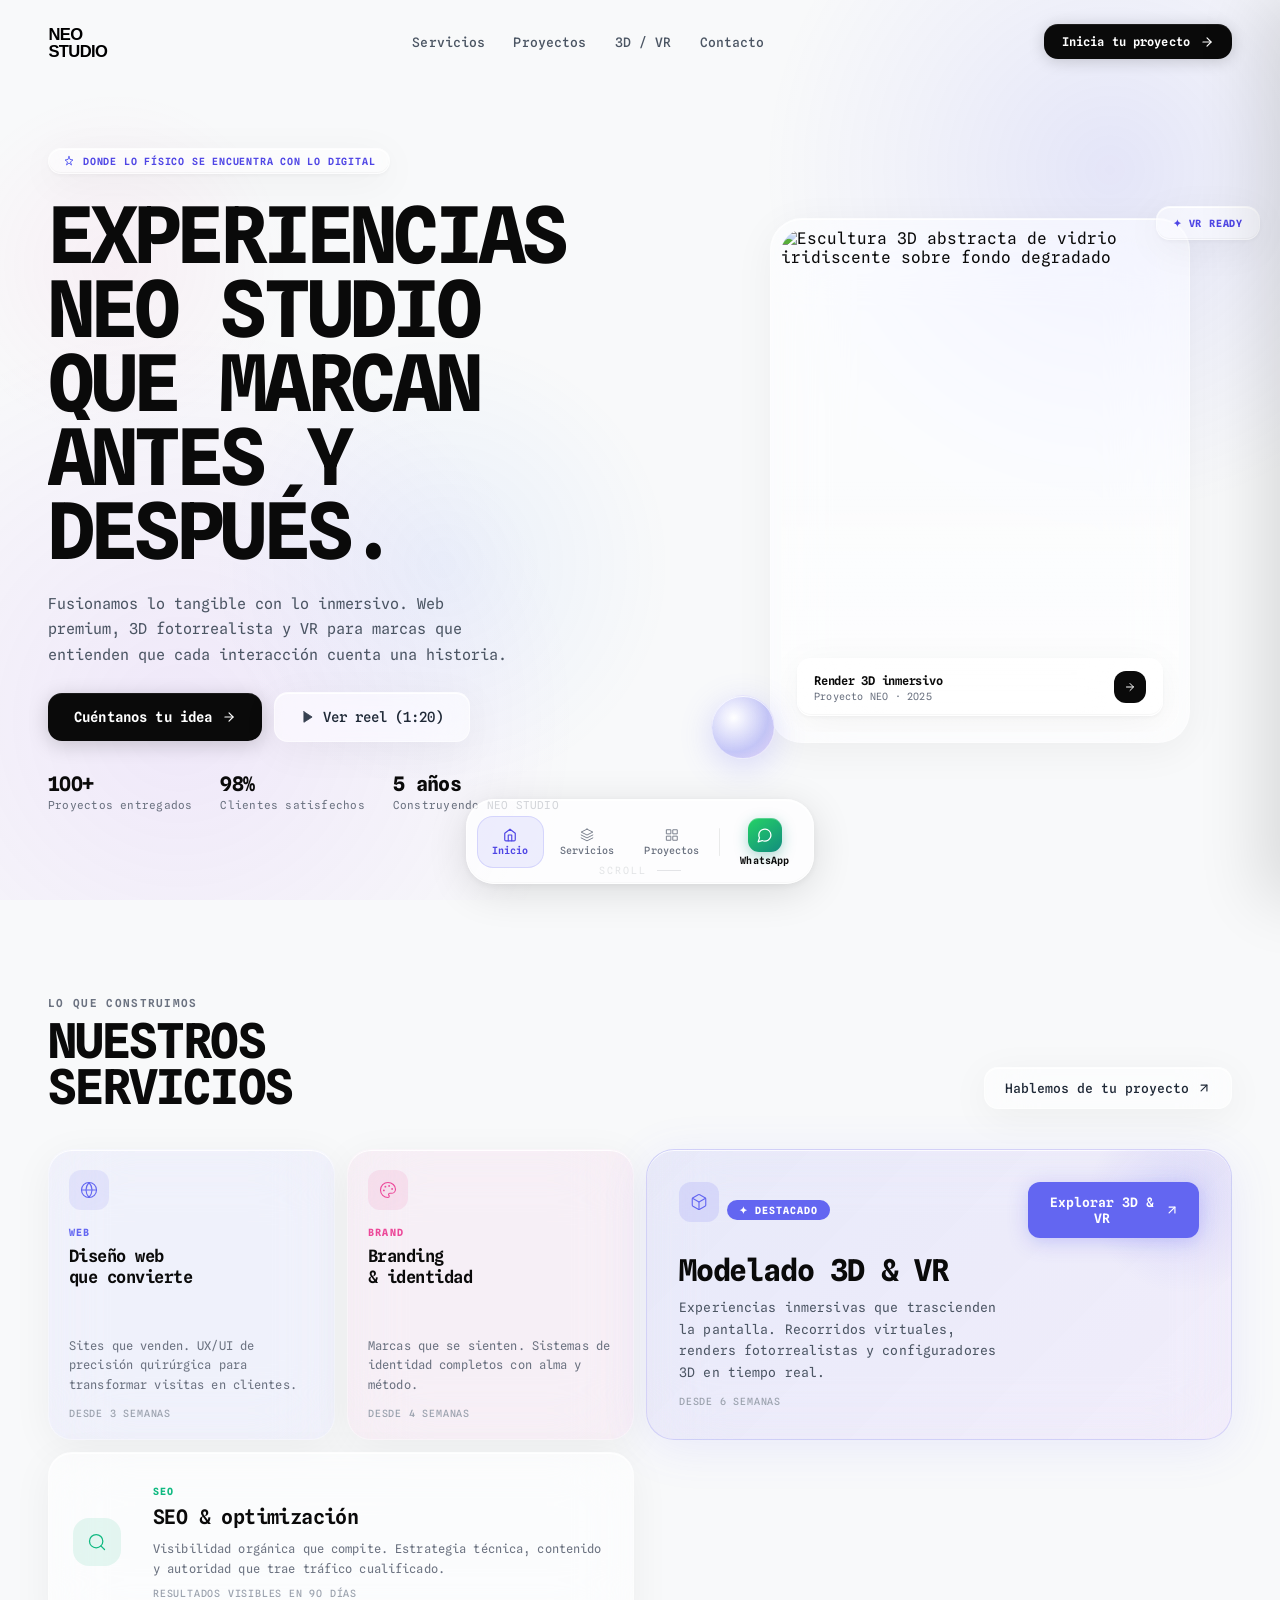
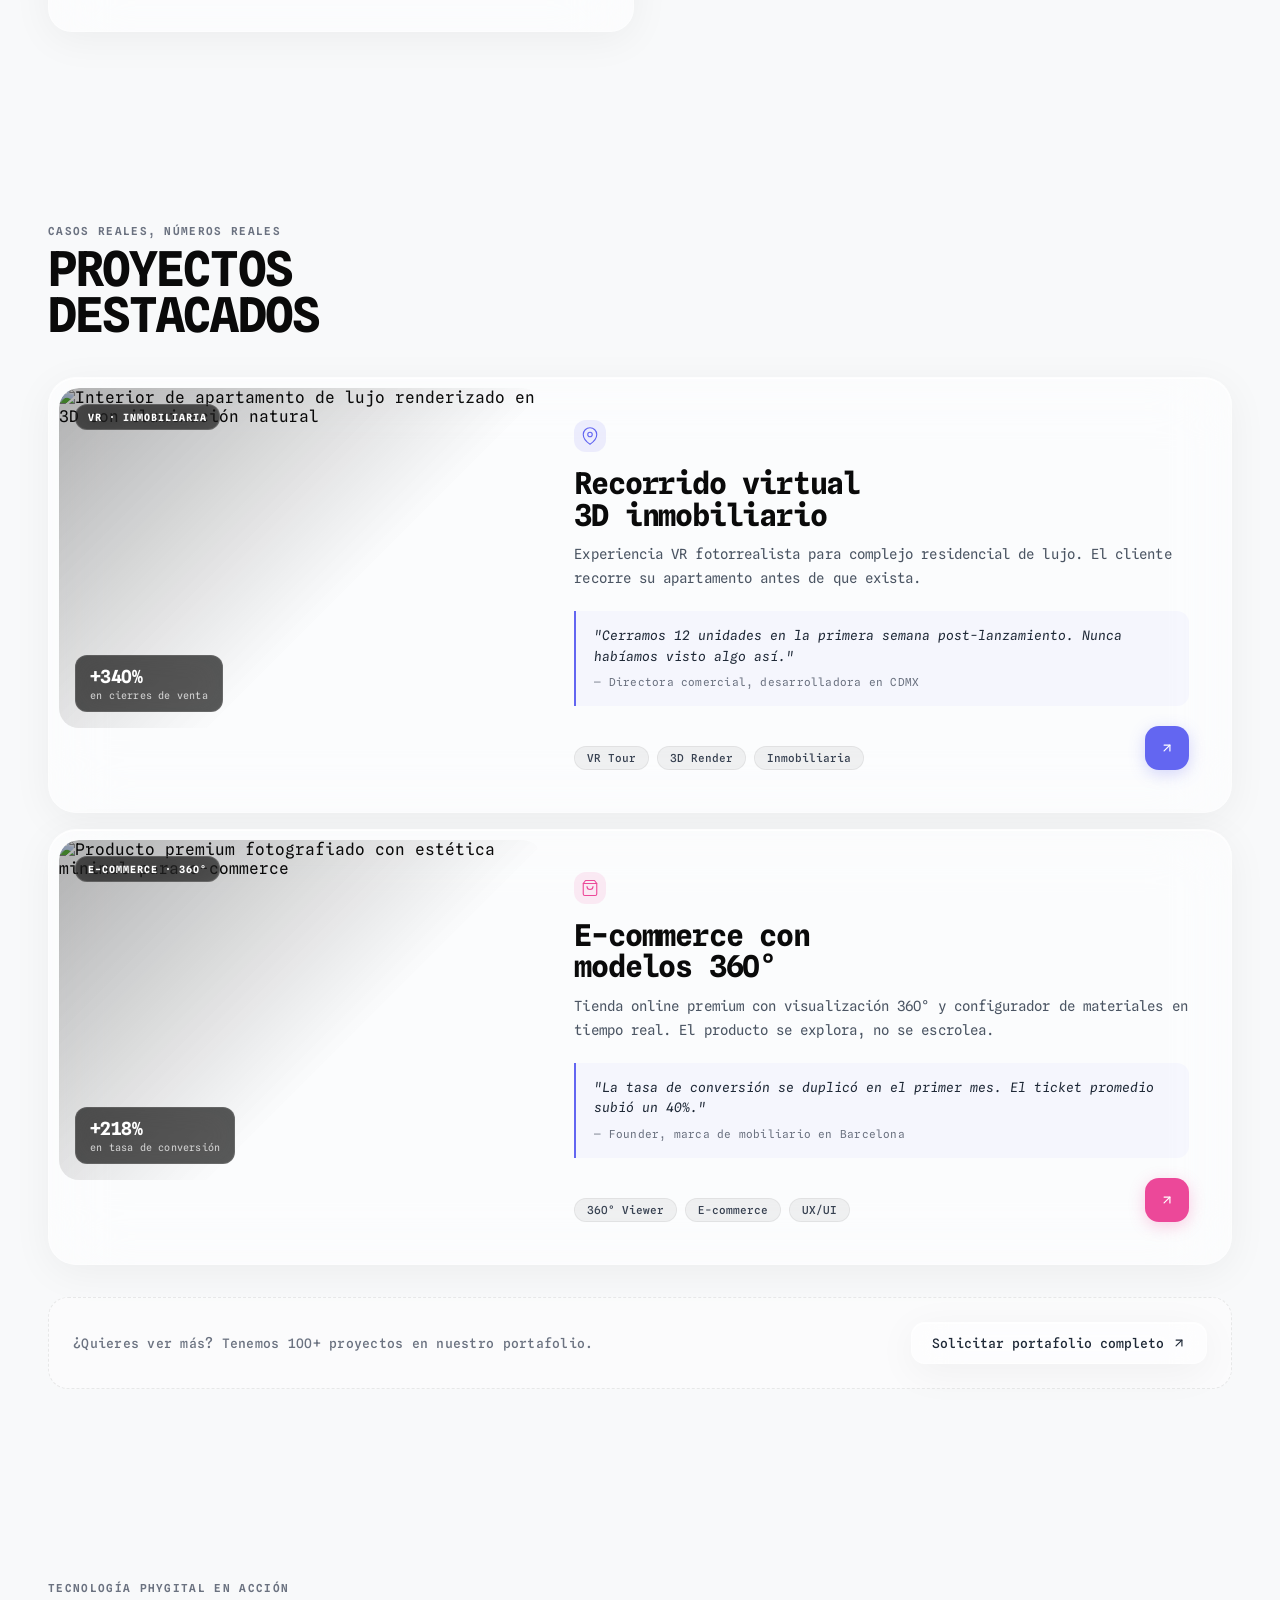
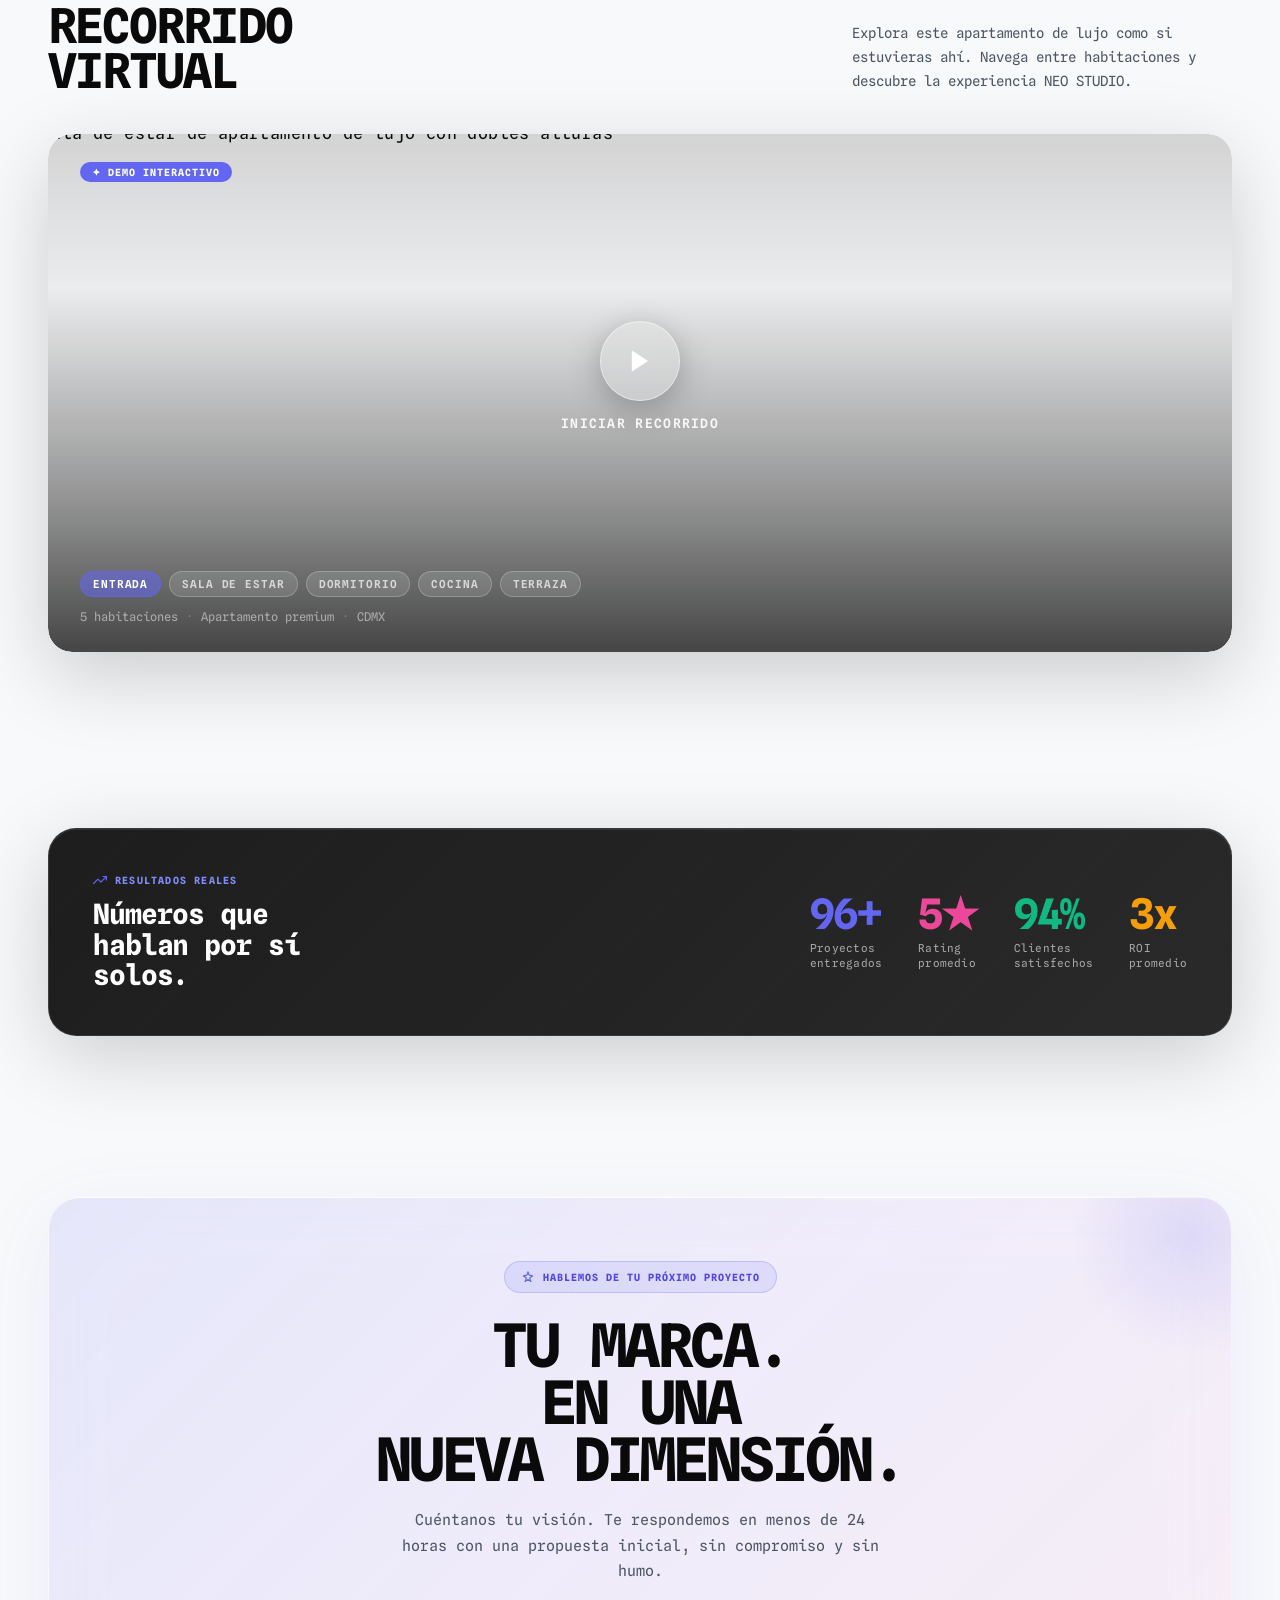
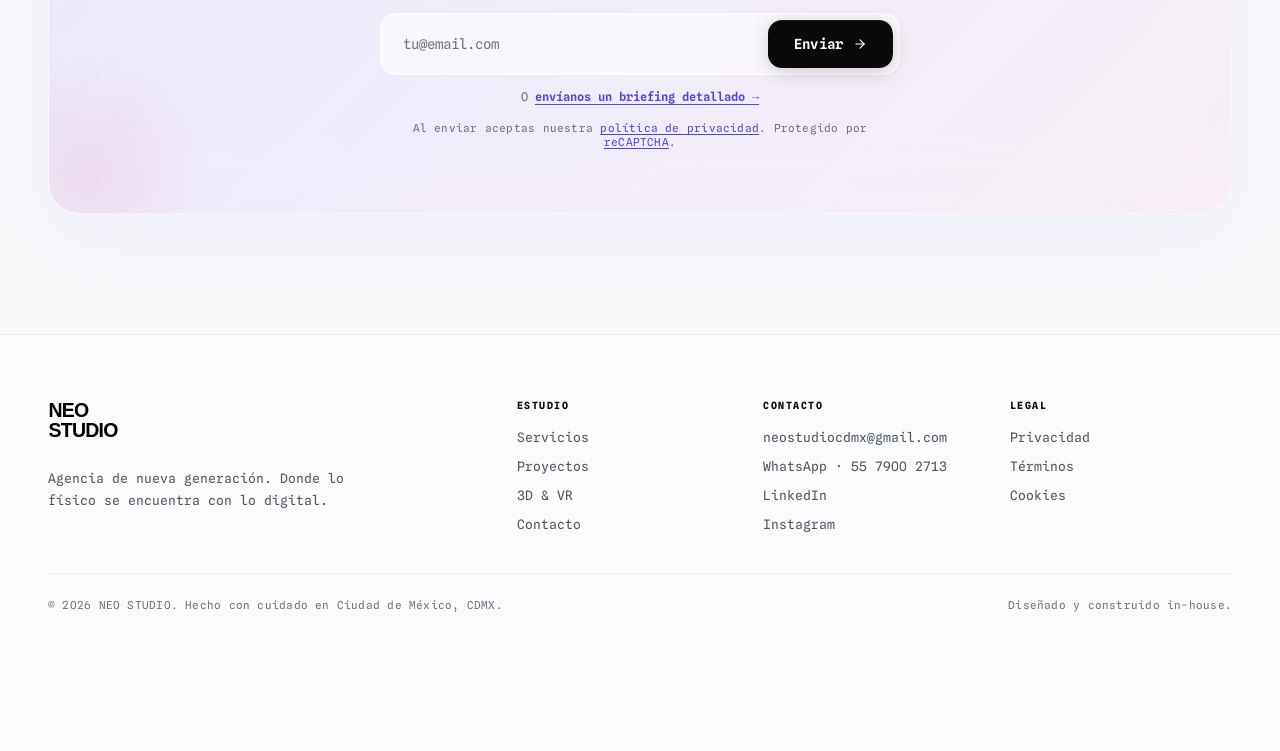
==== commit ab28adf2: "cambios forms input" ====
--- a/index.html
+++ b/index.html
@@ -611,6 +611,18 @@
           <textarea id="f-message" name="message" rows="3" placeholder="Objetivos, referencias, timing..."></textarea>
         </div>
 
+        <div class="field">
+          <label for="f-file">Adjunta tu brief <span class="hint">(PDF, Word, imagen · máx. 5 MB)</span></label>
+          <div class="file-upload-wrap">
+            <input type="file" id="f-file" name="attachment" accept=".pdf,.doc,.docx,.jpg,.jpeg,.png,.ppt,.pptx" class="file-input-hidden" />
+            <label for="f-file" class="file-upload-label" id="fileUploadLabel">
+              <svg width="18" height="18" viewBox="0 0 24 24" fill="none" stroke="currentColor" stroke-width="2" stroke-linecap="round" stroke-linejoin="round" aria-hidden="true"><path d="M21 15v4a2 2 0 0 1-2 2H5a2 2 0 0 1-2-2v-4"/><polyline points="17 8 12 3 7 8"/><line x1="12" y1="3" x2="12" y2="15"/></svg>
+              <span id="fileNameDisplay">Seleccionar archivo</span>
+            </label>
+            <button type="button" class="file-clear-btn" id="fileClearBtn" hidden aria-label="Quitar archivo">✕</button>
+          </div>
+        </div>
+
         <button type="submit" class="btn-dark btn-lg modal-submit">
           Enviar mensaje
           <svg class="i" viewBox="0 0 24 24" fill="none" stroke="currentColor" stroke-width="2" stroke-linecap="round" stroke-linejoin="round" aria-hidden="true"><line x1="5" y1="12" x2="19" y2="12"></line><polyline points="12 5 19 12 12 19"></polyline></svg>
--- a/assets/css/styles.css
+++ b/assets/css/styles.css
@@ -2001,3 +2001,66 @@
   opacity: 0 !important;
   pointer-events: none !important;
 }
+
+/* ── File upload field ─────────────────────────────────── */
+.file-input-hidden {
+  position: absolute;
+  width: 1px; height: 1px;
+  opacity: 0; overflow: hidden;
+  clip: rect(0,0,0,0);
+  white-space: nowrap;
+}
+.file-upload-wrap {
+  display: flex;
+  align-items: center;
+  gap: 10px;
+}
+.file-upload-label {
+  display: flex;
+  align-items: center;
+  gap: 10px;
+  flex: 1;
+  padding: 11px 16px;
+  border: 1.5px dashed rgba(10,10,10,0.2);
+  border-radius: 10px;
+  background: rgba(10,10,10,0.03);
+  cursor: pointer;
+  font-size: 13px;
+  color: #6b7280;
+  transition: border-color 0.2s ease, background 0.2s ease, color 0.2s ease;
+  user-select: none;
+}
+.file-upload-label:hover,
+.file-upload-label:focus-within {
+  border-color: #4f46e5;
+  background: rgba(79,70,229,0.04);
+  color: #4f46e5;
+}
+.file-upload-label.has-file {
+  border-color: #10b981;
+  background: rgba(16,185,129,0.05);
+  color: #059669;
+  border-style: solid;
+}
+.file-upload-label svg { flex-shrink: 0; }
+#fileNameDisplay {
+  overflow: hidden;
+  text-overflow: ellipsis;
+  white-space: nowrap;
+  max-width: 220px;
+}
+.file-clear-btn {
+  flex-shrink: 0;
+  width: 28px; height: 28px;
+  border-radius: 50%;
+  background: rgba(239,68,68,0.1);
+  border: none;
+  color: #ef4444;
+  font-size: 12px;
+  cursor: pointer;
+  display: flex;
+  align-items: center;
+  justify-content: center;
+  transition: background 0.2s ease;
+}
+.file-clear-btn:hover { background: rgba(239,68,68,0.2); }
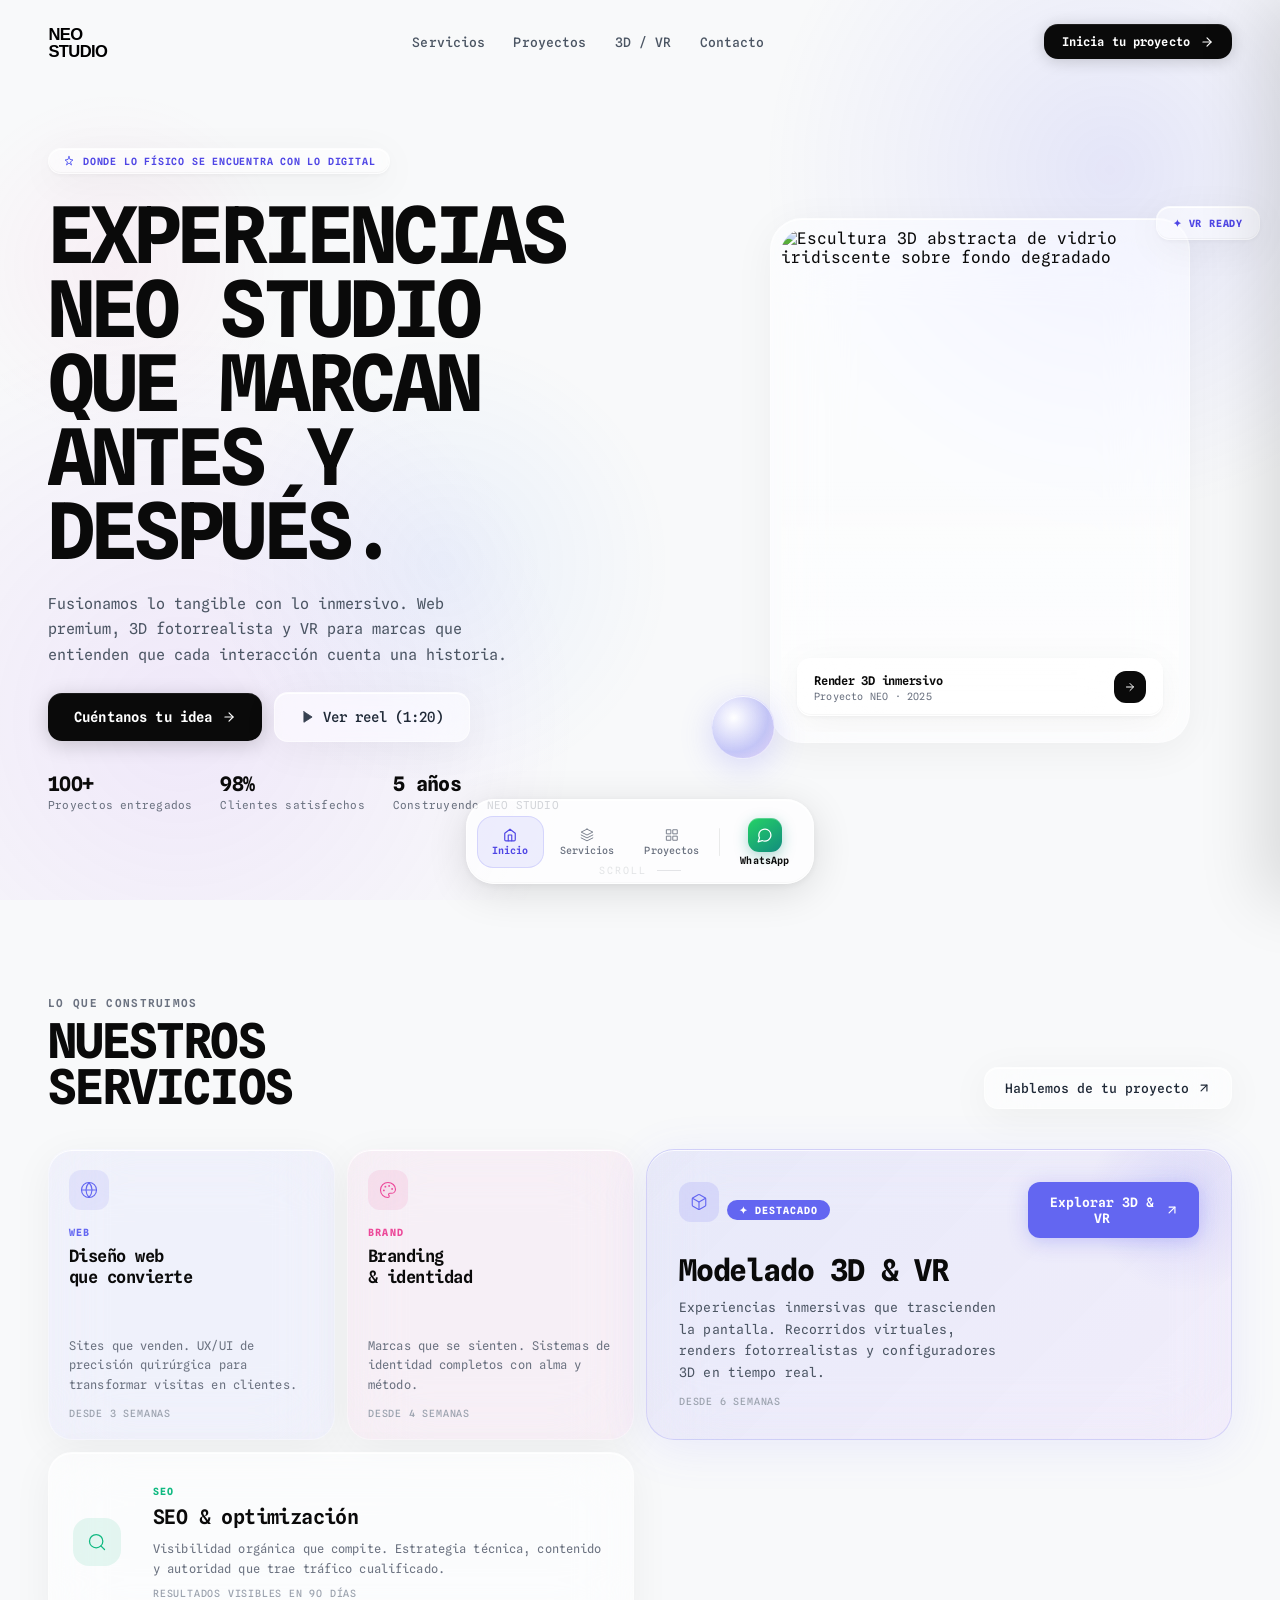
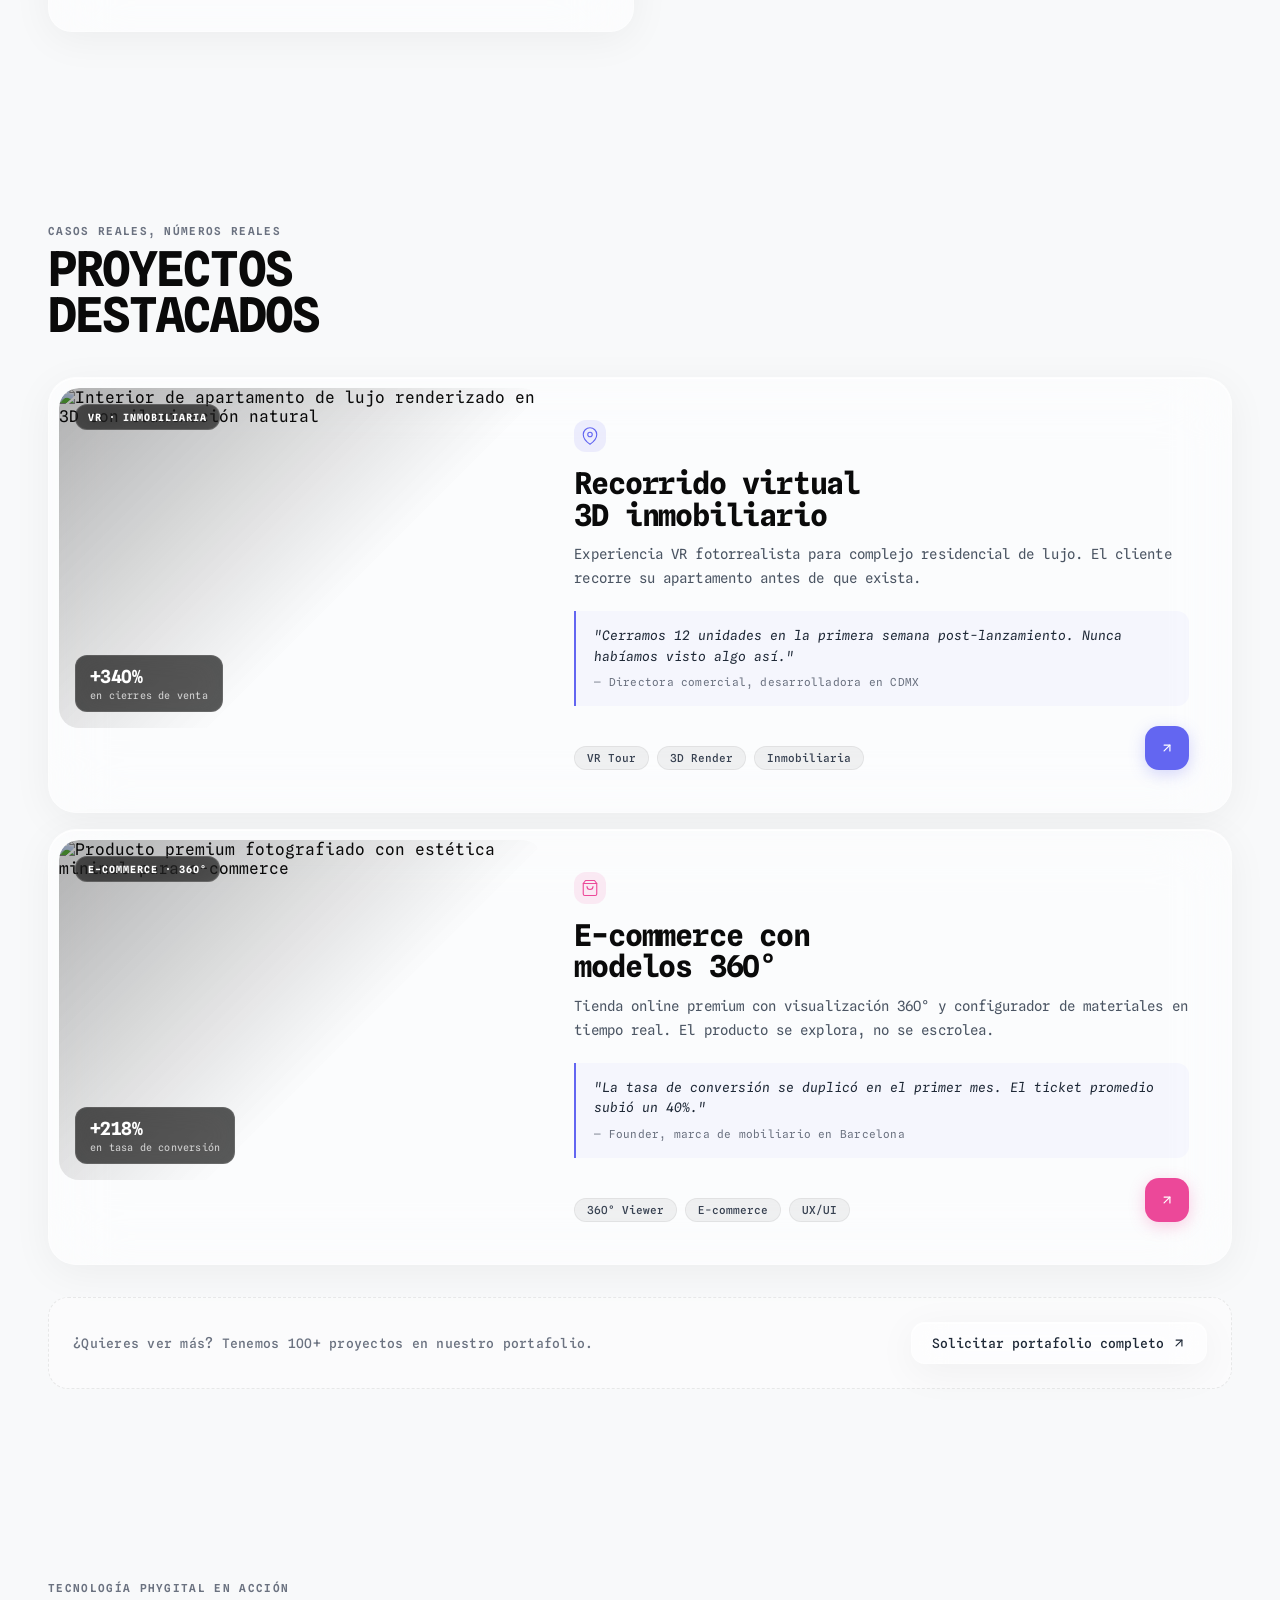
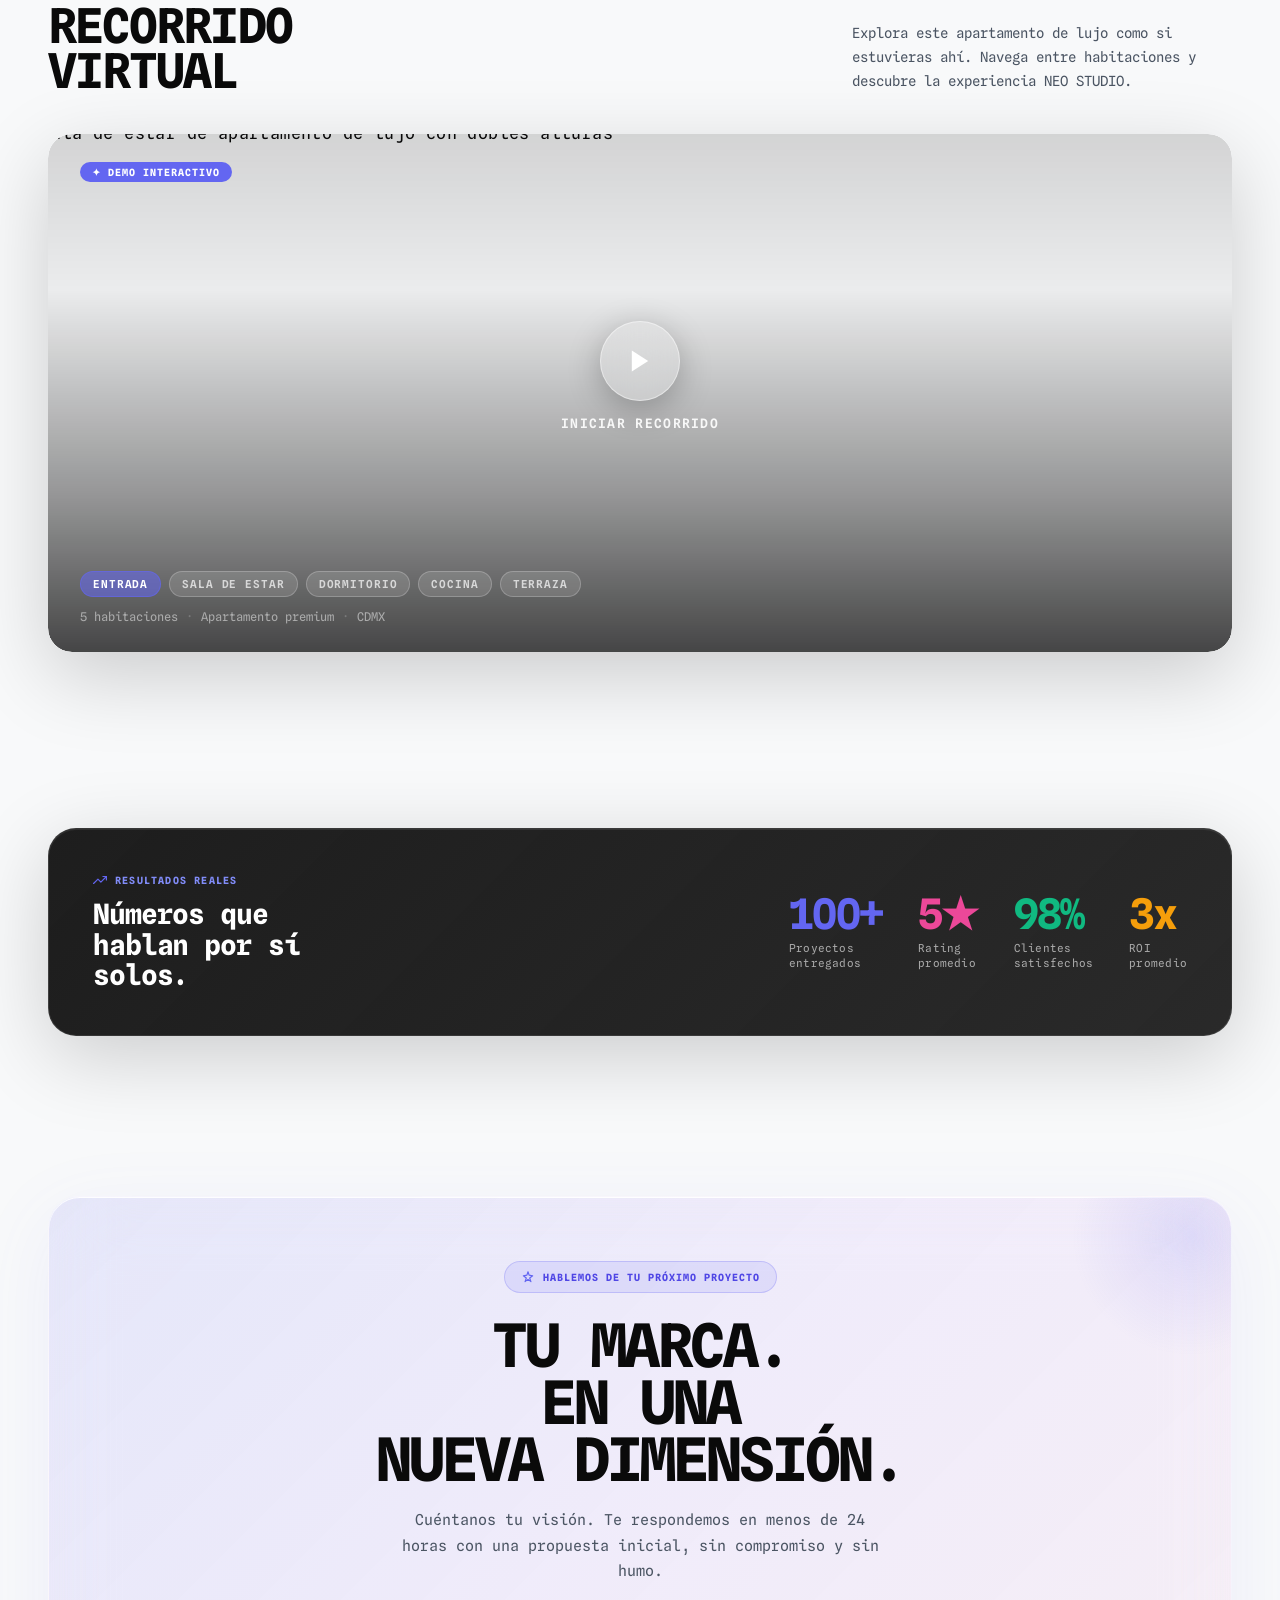
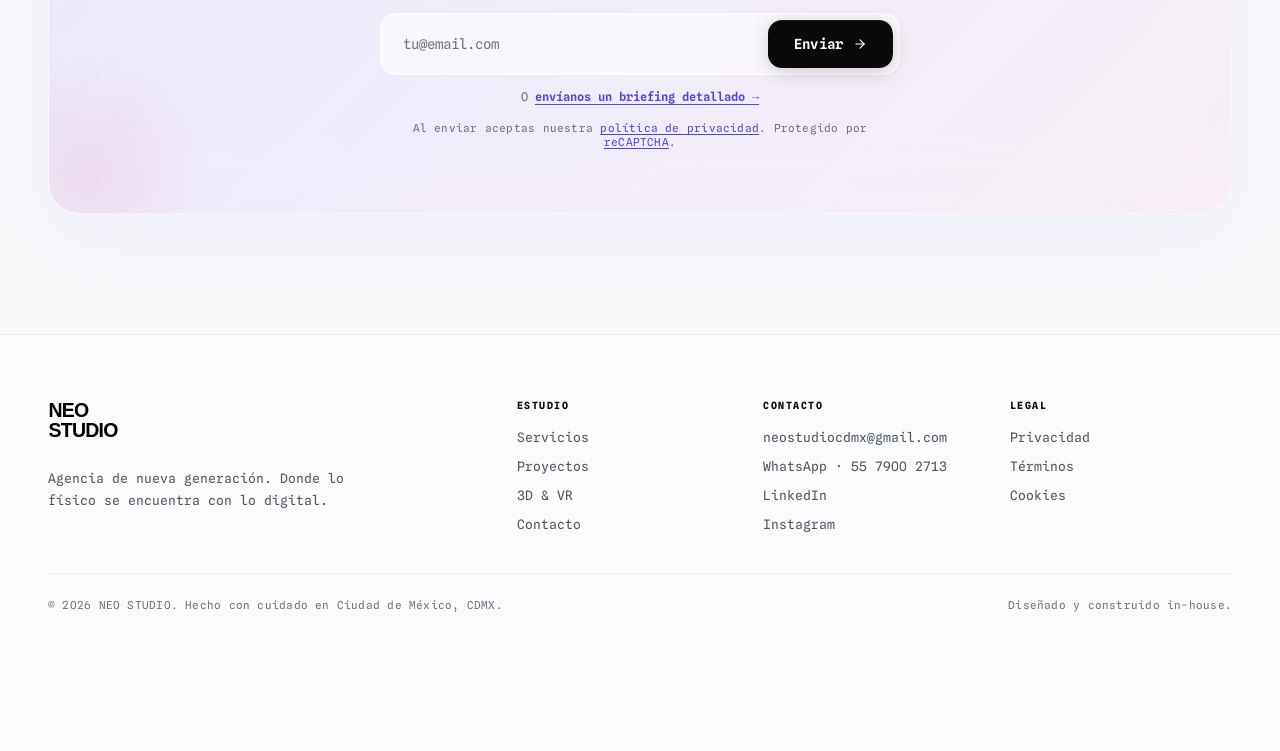
==== commit 2c534bd7: "forms only campos fiv" ====
--- a/index.html
+++ b/index.html
@@ -583,27 +583,29 @@
           <input type="email" id="f-email" name="email" required autocomplete="email" placeholder="tu@empresa.com" />
         </div>
 
-        <div class="field">
-          <label for="f-type">¿Qué tipo de proyecto tienes en mente?</label>
-          <select id="f-type" name="projectType">
-            <option value="">Elige una opción</option>
-            <option value="web">Diseño web</option>
-            <option value="branding">Branding & identidad</option>
-            <option value="3d-vr">Modelado 3D / VR</option>
-            <option value="seo">SEO & optimización</option>
-            <option value="otro">Otro / Mixto</option>
-          </select>
-        </div>
-
-        <div class="field">
-          <label for="f-budget">¿Presupuesto aproximado? <span class="hint">(nos ayuda a enfocar la propuesta)</span></label>
-          <select id="f-budget" name="budget">
-            <option value="">Prefiero no decir aún</option>
-            <option value="<5k">Menos de $30,000 MXN</option>
-            <option value="5-15k">$30,000 – $100,000 MXN</option>
-            <option value="15-50k">$100,000 – $350,000 MXN</option>
-            <option value=">50k">Más de $350,000 MXN</option>
-          </select>
+        <div class="form-row-2">
+          <div class="field">
+            <label for="f-type">¿Tipo de proyecto?</label>
+            <select id="f-type" name="projectType">
+              <option value="">Elige una opción</option>
+              <option value="web">Diseño web</option>
+              <option value="branding">Branding & identidad</option>
+              <option value="3d-vr">Modelado 3D / VR</option>
+              <option value="seo">SEO & optimización</option>
+              <option value="otro">Otro / Mixto</option>
+            </select>
+          </div>
+
+          <div class="field">
+            <label for="f-budget">¿Presupuesto? <span class="hint">(aprox.)</span></label>
+            <select id="f-budget" name="budget">
+              <option value="">Prefiero no decir aún</option>
+              <option value="<5k">Menos de $30,000 MXN</option>
+              <option value="5-15k">$30,000 – $100,000 MXN</option>
+              <option value="15-50k">$100,000 – $350,000 MXN</option>
+              <option value=">50k">Más de $350,000 MXN</option>
+            </select>
+          </div>
         </div>
 
         <div class="field">
--- a/assets/css/styles.css
+++ b/assets/css/styles.css
@@ -2064,3 +2064,13 @@
   transition: background 0.2s ease;
 }
 .file-clear-btn:hover { background: rgba(239,68,68,0.2); }
+
+/* ── Fila de 2 campos en el modal ── */
+.form-row-2 {
+  display: grid;
+  grid-template-columns: 1fr 1fr;
+  gap: 14px;
+}
+@media (max-width: 520px) {
+  .form-row-2 { grid-template-columns: 1fr; }
+}
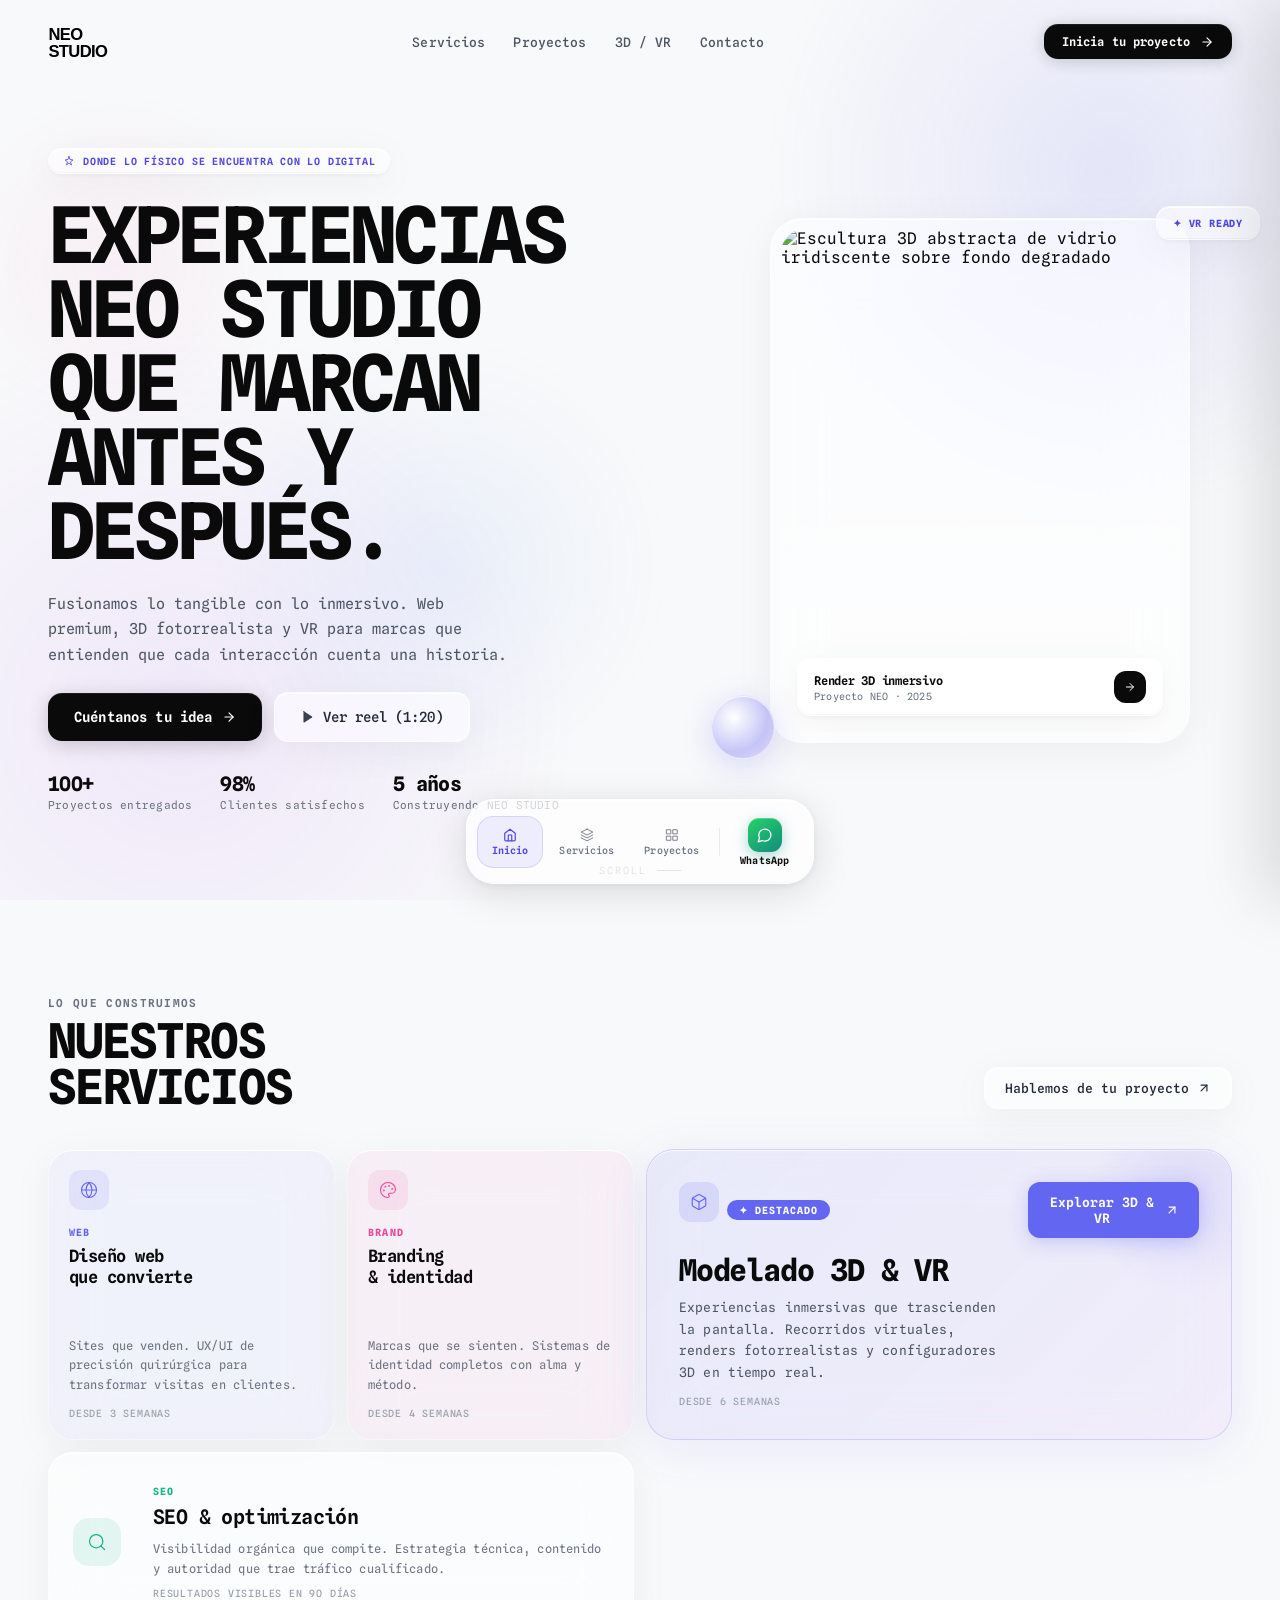
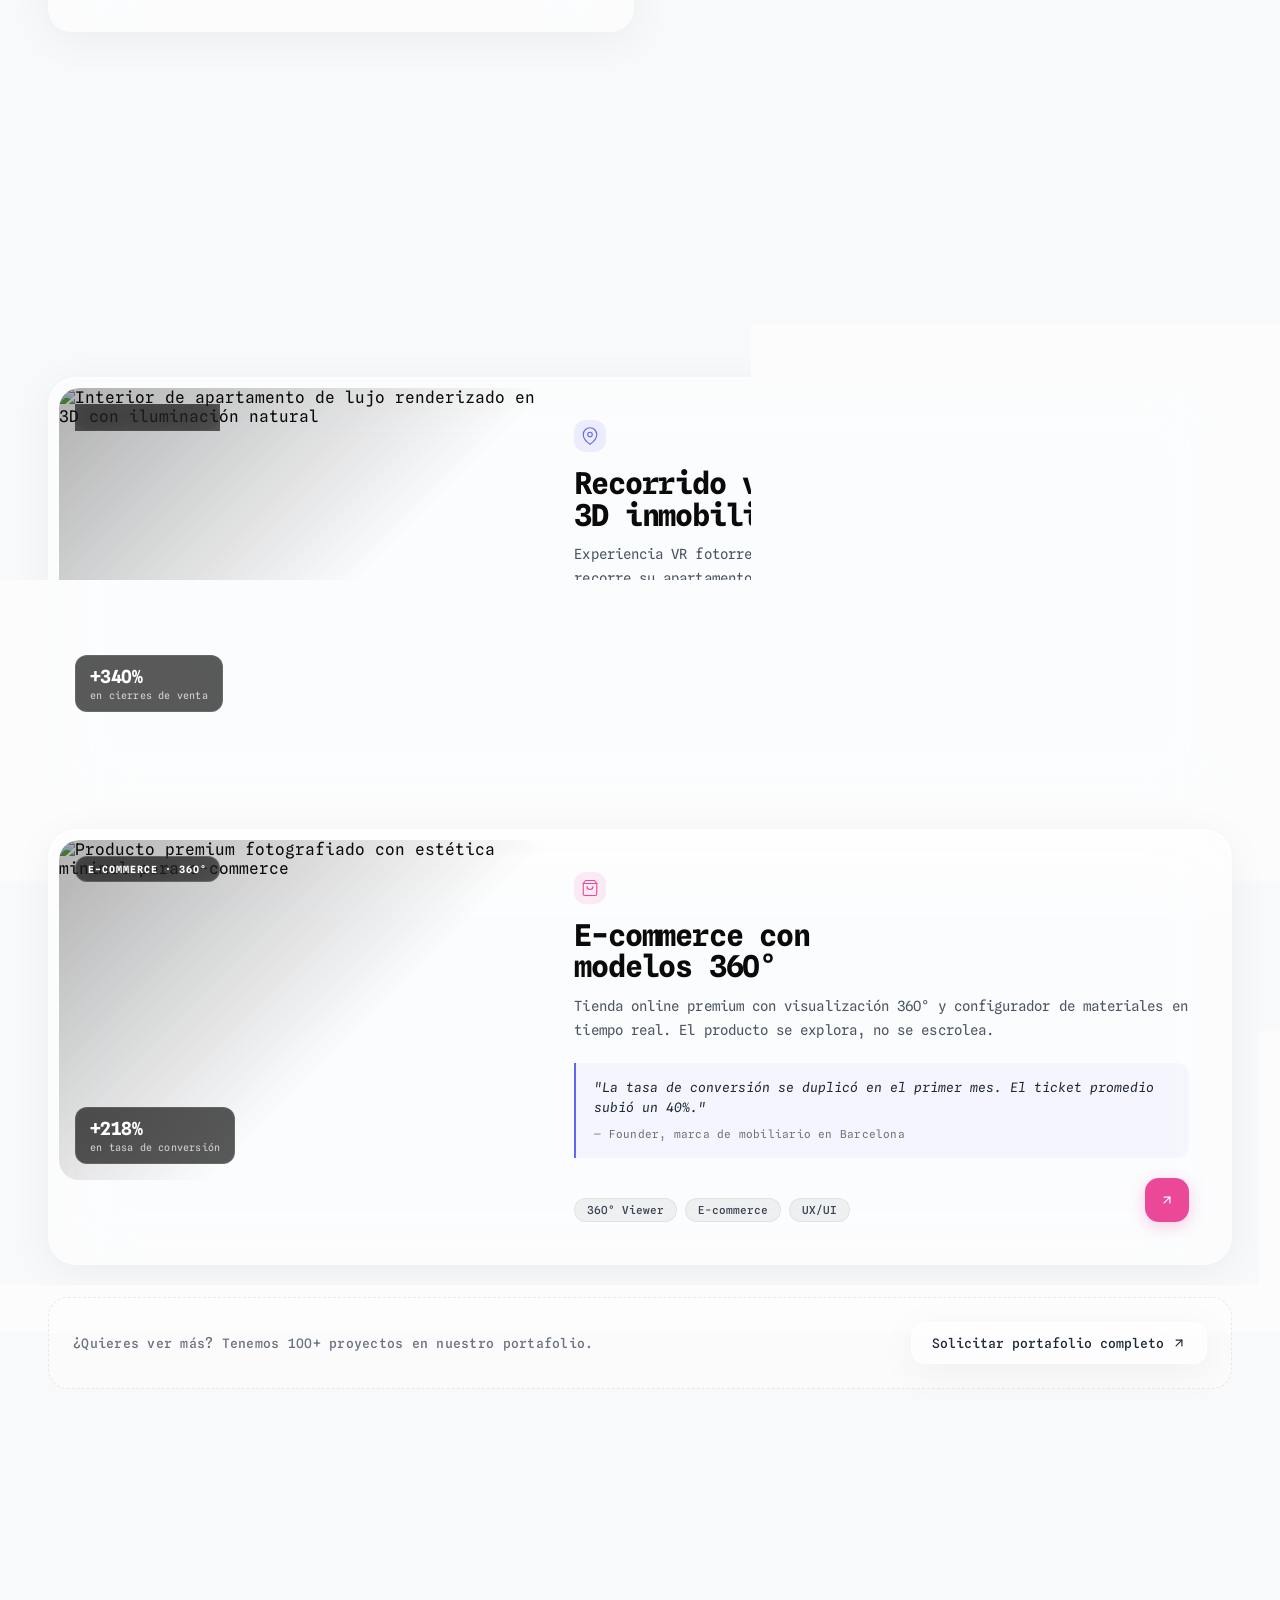
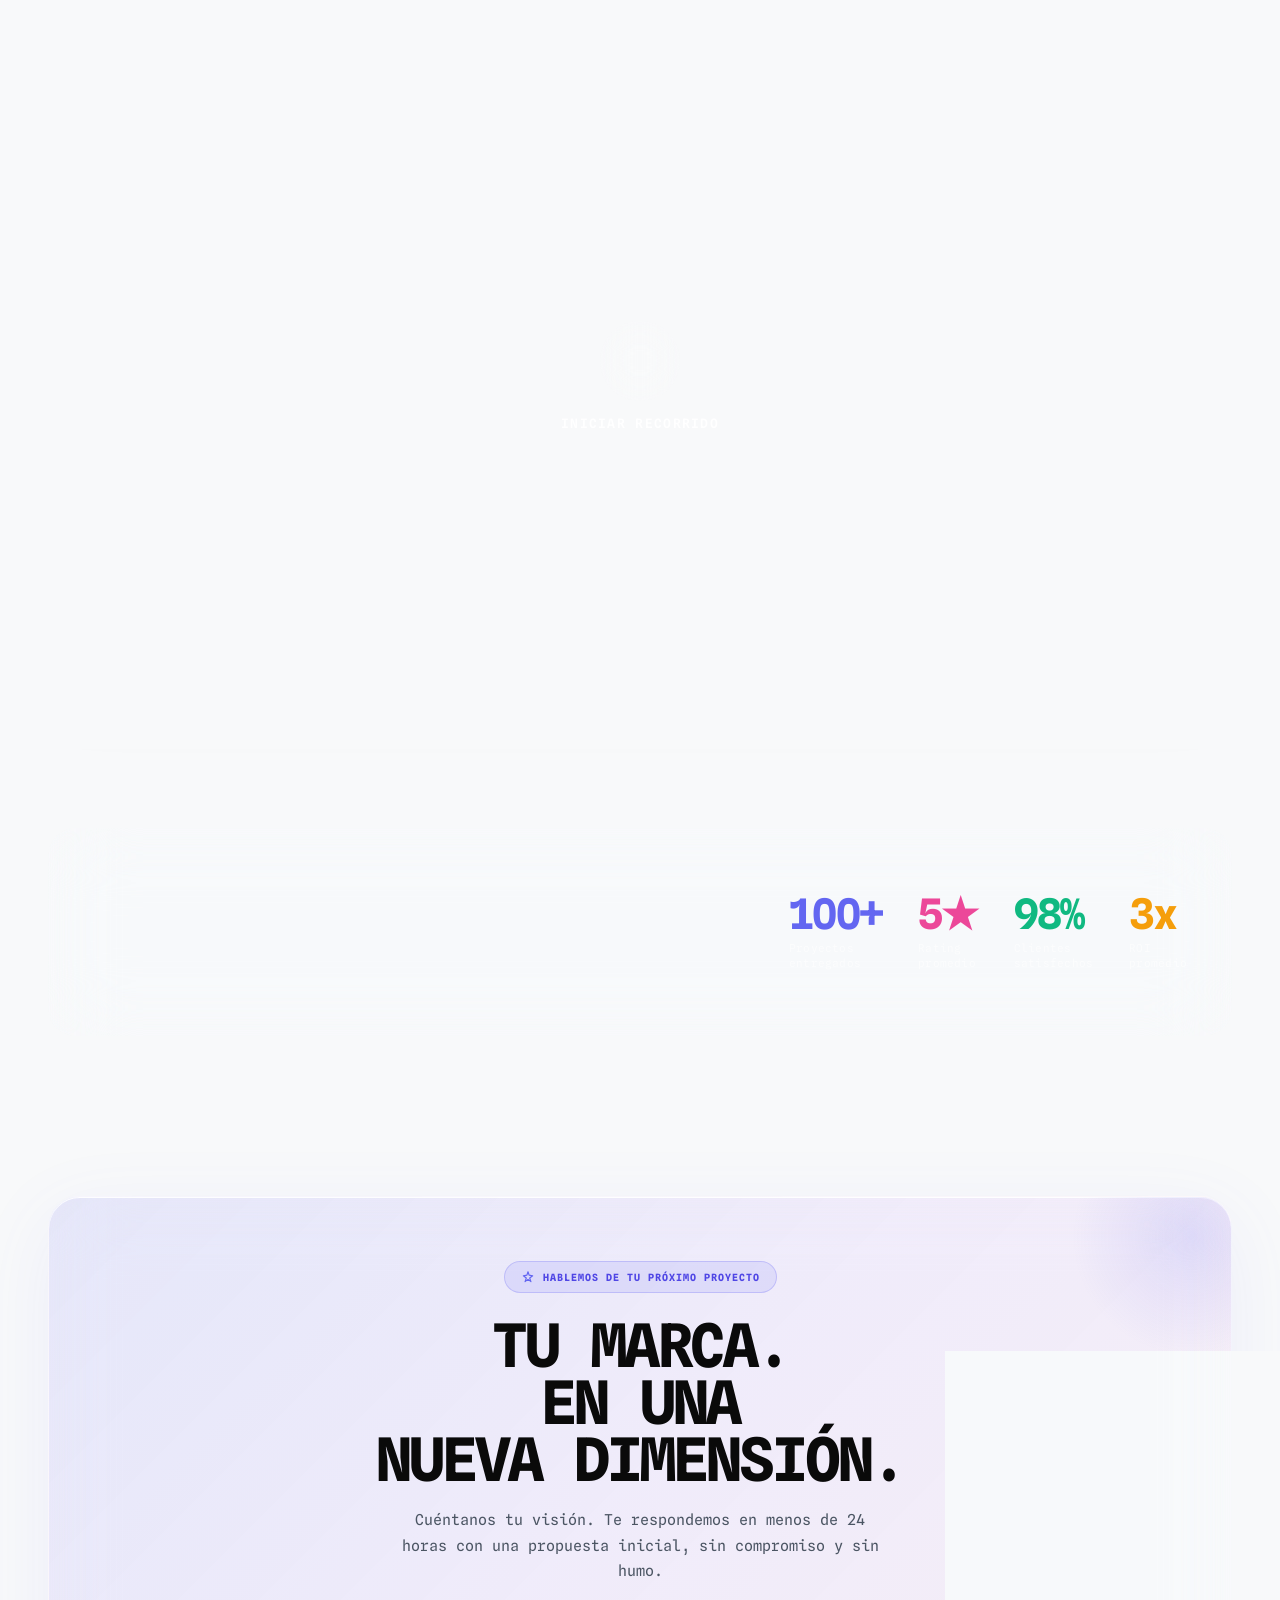
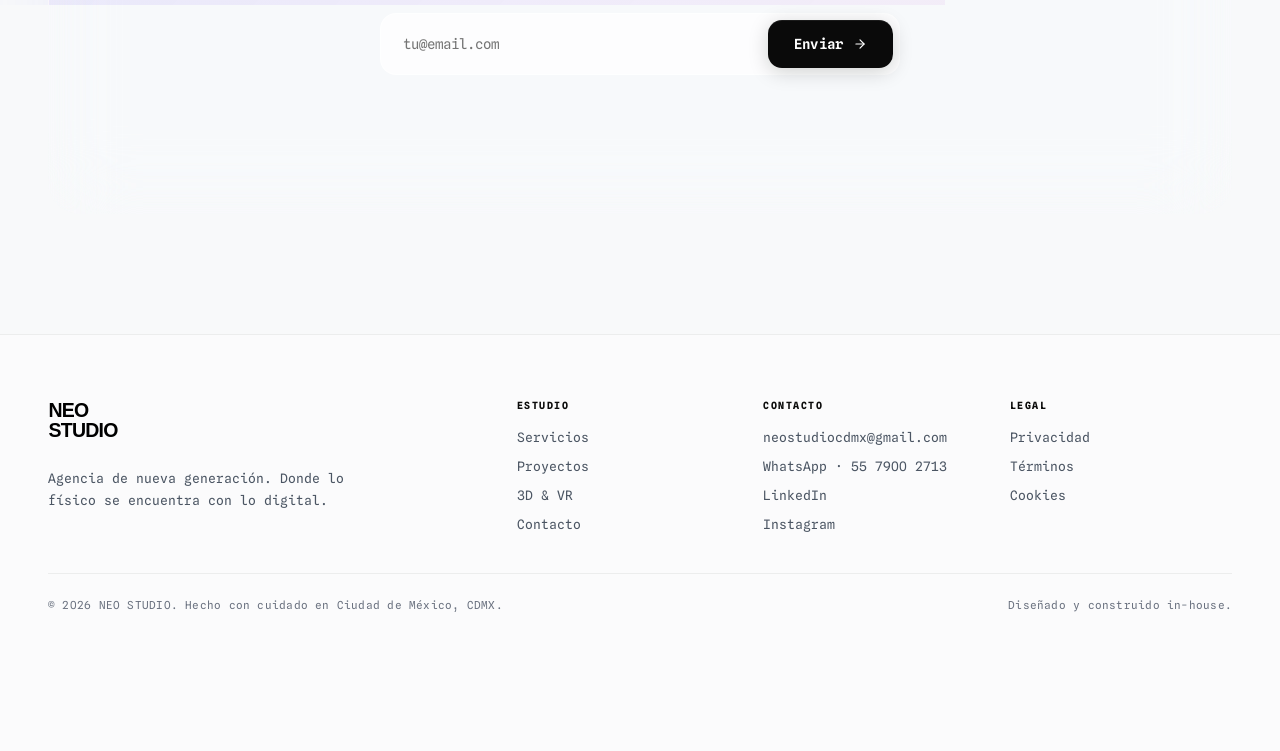
==== commit 4f6bbd6e: "cambios form inoput" ====
--- a/index.html
+++ b/index.html
@@ -614,15 +614,8 @@
         </div>
 
         <div class="field">
-          <label for="f-file">Adjunta tu brief <span class="hint">(PDF, Word, imagen · máx. 5 MB)</span></label>
-          <div class="file-upload-wrap">
-            <input type="file" id="f-file" name="attachment" accept=".pdf,.doc,.docx,.jpg,.jpeg,.png,.ppt,.pptx" class="file-input-hidden" />
-            <label for="f-file" class="file-upload-label" id="fileUploadLabel">
-              <svg width="18" height="18" viewBox="0 0 24 24" fill="none" stroke="currentColor" stroke-width="2" stroke-linecap="round" stroke-linejoin="round" aria-hidden="true"><path d="M21 15v4a2 2 0 0 1-2 2H5a2 2 0 0 1-2-2v-4"/><polyline points="17 8 12 3 7 8"/><line x1="12" y1="3" x2="12" y2="15"/></svg>
-              <span id="fileNameDisplay">Seleccionar archivo</span>
-            </label>
-            <button type="button" class="file-clear-btn" id="fileClearBtn" hidden aria-label="Quitar archivo">✕</button>
-          </div>
+          <label for="f-brief">Link a tu brief <span class="hint">(Google Drive, Dropbox, WeTransfer — opcional)</span></label>
+          <input type="url" id="f-brief" name="brief_link" placeholder="https://drive.google.com/..." autocomplete="off" />
         </div>
 
         <button type="submit" class="btn-dark btn-lg modal-submit">
--- a/assets/css/styles.css
+++ b/assets/css/styles.css
@@ -1058,39 +1058,85 @@
 
 .modal-form { display: flex; flex-direction: column; gap: 16px; }
 .modal-form[hidden], .modal-success[hidden] { display: none !important; }
+
+/* Fila de 2 campos — gap igual al form para coherencia */
+.form-row-2 {
+  display: grid;
+  grid-template-columns: 1fr 1fr;
+  gap: 16px;
+  align-items: start; /* labels al top aunque difieran en altura */
+}
+@media (max-width: 520px) {
+  .form-row-2 { grid-template-columns: 1fr; }
+}
+
+/* Campo individual */
 .field { display: flex; flex-direction: column; gap: 6px; }
 .field label {
-  font-size: 12px; font-weight: 600;
-  color: #1f2937; letter-spacing: 0.02em;
+  font-size: 11px; font-weight: 700;
+  color: #6b7280;
+  letter-spacing: 0.06em;
+  text-transform: uppercase;
 }
 .field .required { color: #ef4444; }
-.field .hint { color: #9ca3af; font-weight: 400; font-size: 11px; }
+.field .hint { color: #9ca3af; font-weight: 400; font-size: 10px; text-transform: none; letter-spacing: 0; }
+
+/* Inputs, selects y textarea — altura y padding idénticos */
 .field input,
 .field select,
 .field textarea {
-  padding: 12px 14px;
-  border: 1px solid rgba(0,0,0,0.1);
-  border-radius: 12px;
-  background: #fff;
+  width: 100%;
+  height: 46px;                    /* altura fija para alinear todos los controles */
+  padding: 0 14px;
+  border: 1.5px solid rgba(0,0,0,0.1);
+  border-radius: 10px;
+  background: #fafafa;
+  font-family: inherit;
   font-size: 14px;
   color: #0a0a0a;
-  transition: border-color 0.2s ease, box-shadow 0.2s ease;
-}
+  transition: border-color 0.2s ease, box-shadow 0.2s ease, background 0.2s ease;
+  box-sizing: border-box;
+}
+.field input::placeholder { color: #9ca3af; }
 .field input:focus,
 .field select:focus,
 .field textarea:focus {
   outline: none;
   border-color: #6366f1;
-  box-shadow: 0 0 0 3px rgba(99,102,241,0.15);
-}
-.field input.error,
-.field select.error,
-.field textarea.error {
+  background: #fff;
+  box-shadow: 0 0 0 3px rgba(99,102,241,0.12);
+}
+.field input[aria-invalid="true"],
+.field select[aria-invalid="true"],
+.field textarea[aria-invalid="true"] {
   border-color: #ef4444;
-  box-shadow: 0 0 0 3px rgba(239,68,68,0.12);
-}
-.field textarea { resize: vertical; min-height: 70px; font-family: inherit; }
-.modal-submit { margin-top: 8px; width: 100%; justify-content: center; }
+  box-shadow: 0 0 0 3px rgba(239,68,68,0.10);
+}
+
+/* Select — quitar estilo nativo, agregar flecha custom */
+.field select {
+  appearance: none;
+  -webkit-appearance: none;
+  cursor: pointer;
+  padding-right: 36px;             /* espacio para la flecha */
+  background-image: url("data:image/svg+xml,%3Csvg xmlns='http://www.w3.org/2000/svg' width='16' height='16' viewBox='0 0 24 24' fill='none' stroke='%236b7280' stroke-width='2' stroke-linecap='round' stroke-linejoin='round'%3E%3Cpolyline points='6 9 12 15 18 9'/%3E%3C/svg%3E");
+  background-repeat: no-repeat;
+  background-position: right 12px center;
+  background-size: 16px;
+}
+.field select:focus {
+  background-image: url("data:image/svg+xml,%3Csvg xmlns='http://www.w3.org/2000/svg' width='16' height='16' viewBox='0 0 24 24' fill='none' stroke='%236366f1' stroke-width='2' stroke-linecap='round' stroke-linejoin='round'%3E%3Cpolyline points='6 9 12 15 18 9'/%3E%3C/svg%3E");
+}
+
+/* Textarea — altura propia, sin la fija de 46px */
+.field textarea {
+  height: auto;
+  padding: 12px 14px;
+  resize: vertical;
+  min-height: 80px;
+}
+
+.modal-submit { margin-top: 4px; width: 100%; justify-content: center; }
 .modal-privacy {
   margin: 4px 0 0; font-size: 11px; color: #6b7280; text-align: center;
   letter-spacing: 0.02em;
@@ -2002,6 +2048,15 @@
   pointer-events: none !important;
 }
 
+
+/* ── Oculta el badge flotante de reCAPTCHA v3 en móvil
+   (permitido por Google ToS cuando se menciona en texto visible) ── */
+.grecaptcha-badge {
+  visibility: hidden !important;
+  opacity: 0 !important;
+  pointer-events: none !important;
+}
+
 /* ── File upload field ─────────────────────────────────── */
 .file-input-hidden {
   position: absolute;
@@ -2065,12 +2120,3 @@
 }
 .file-clear-btn:hover { background: rgba(239,68,68,0.2); }
 
-/* ── Fila de 2 campos en el modal ── */
-.form-row-2 {
-  display: grid;
-  grid-template-columns: 1fr 1fr;
-  gap: 14px;
-}
-@media (max-width: 520px) {
-  .form-row-2 { grid-template-columns: 1fr; }
-}
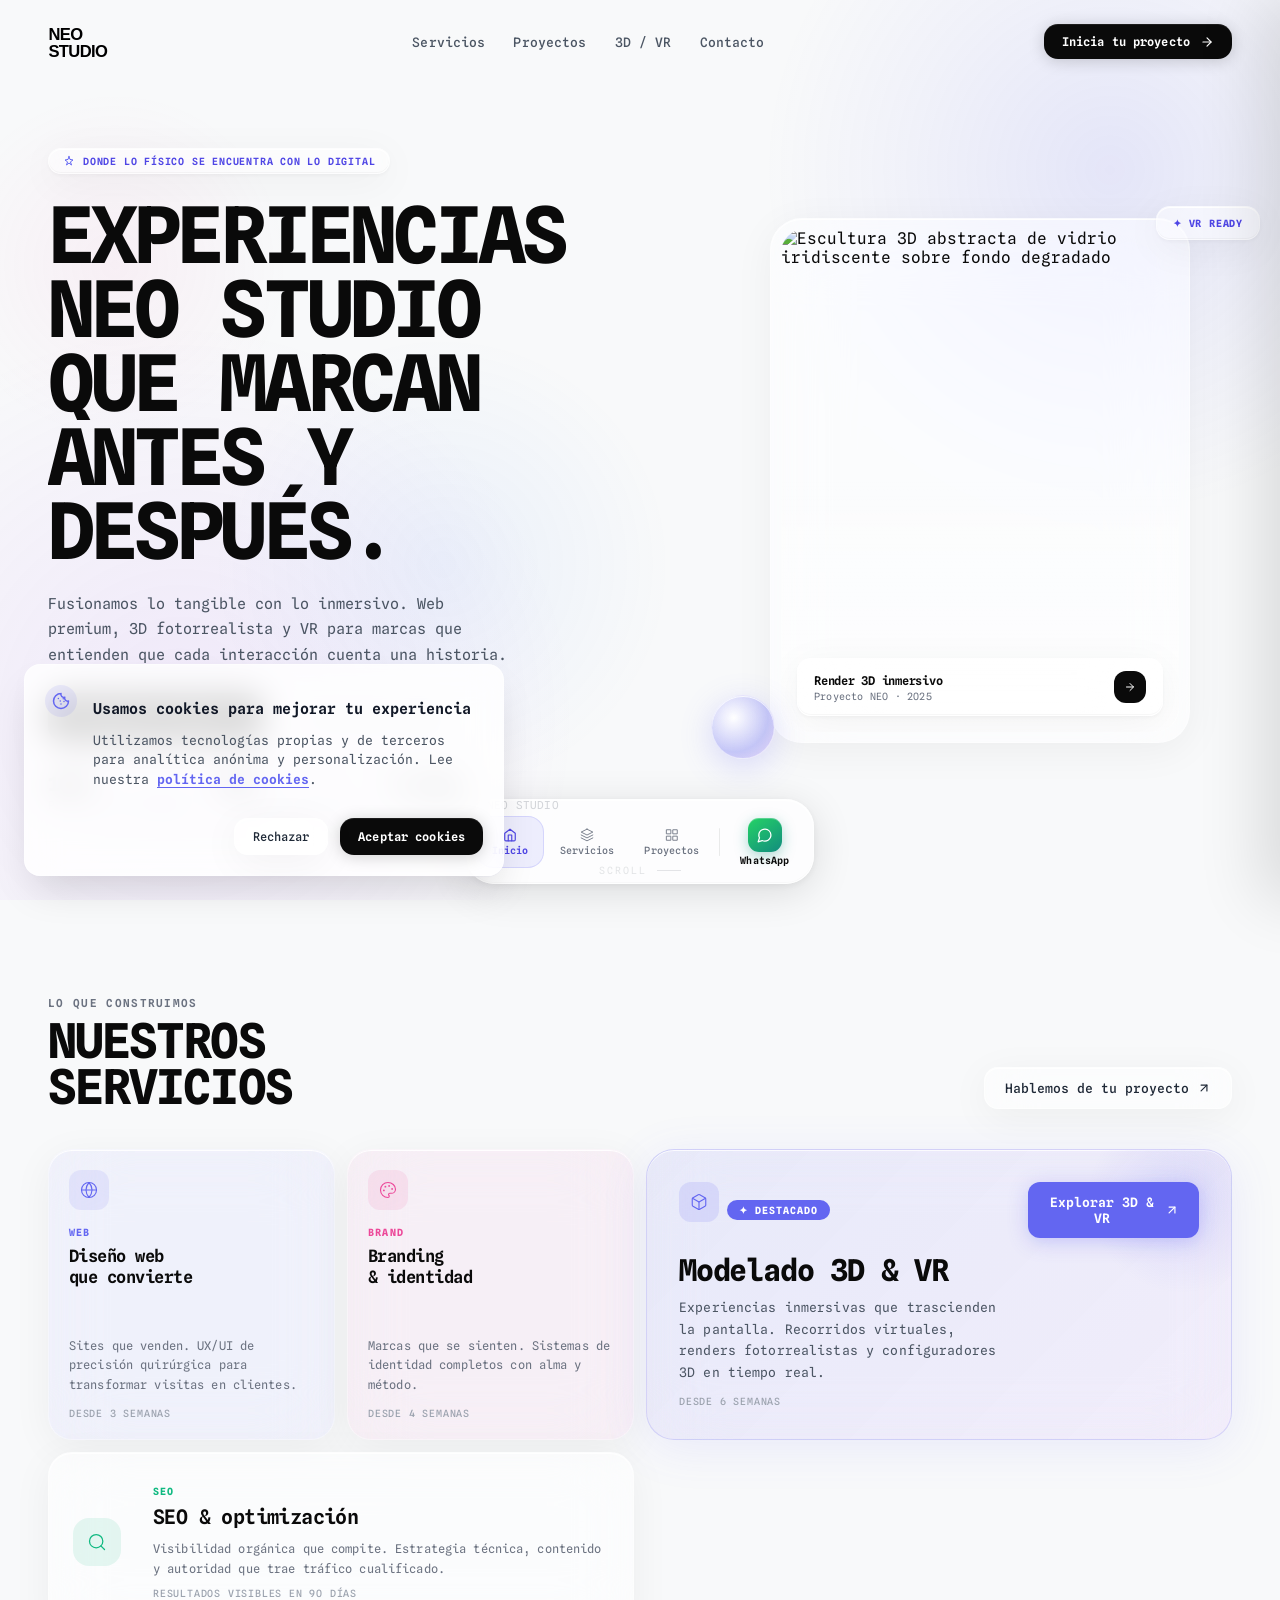
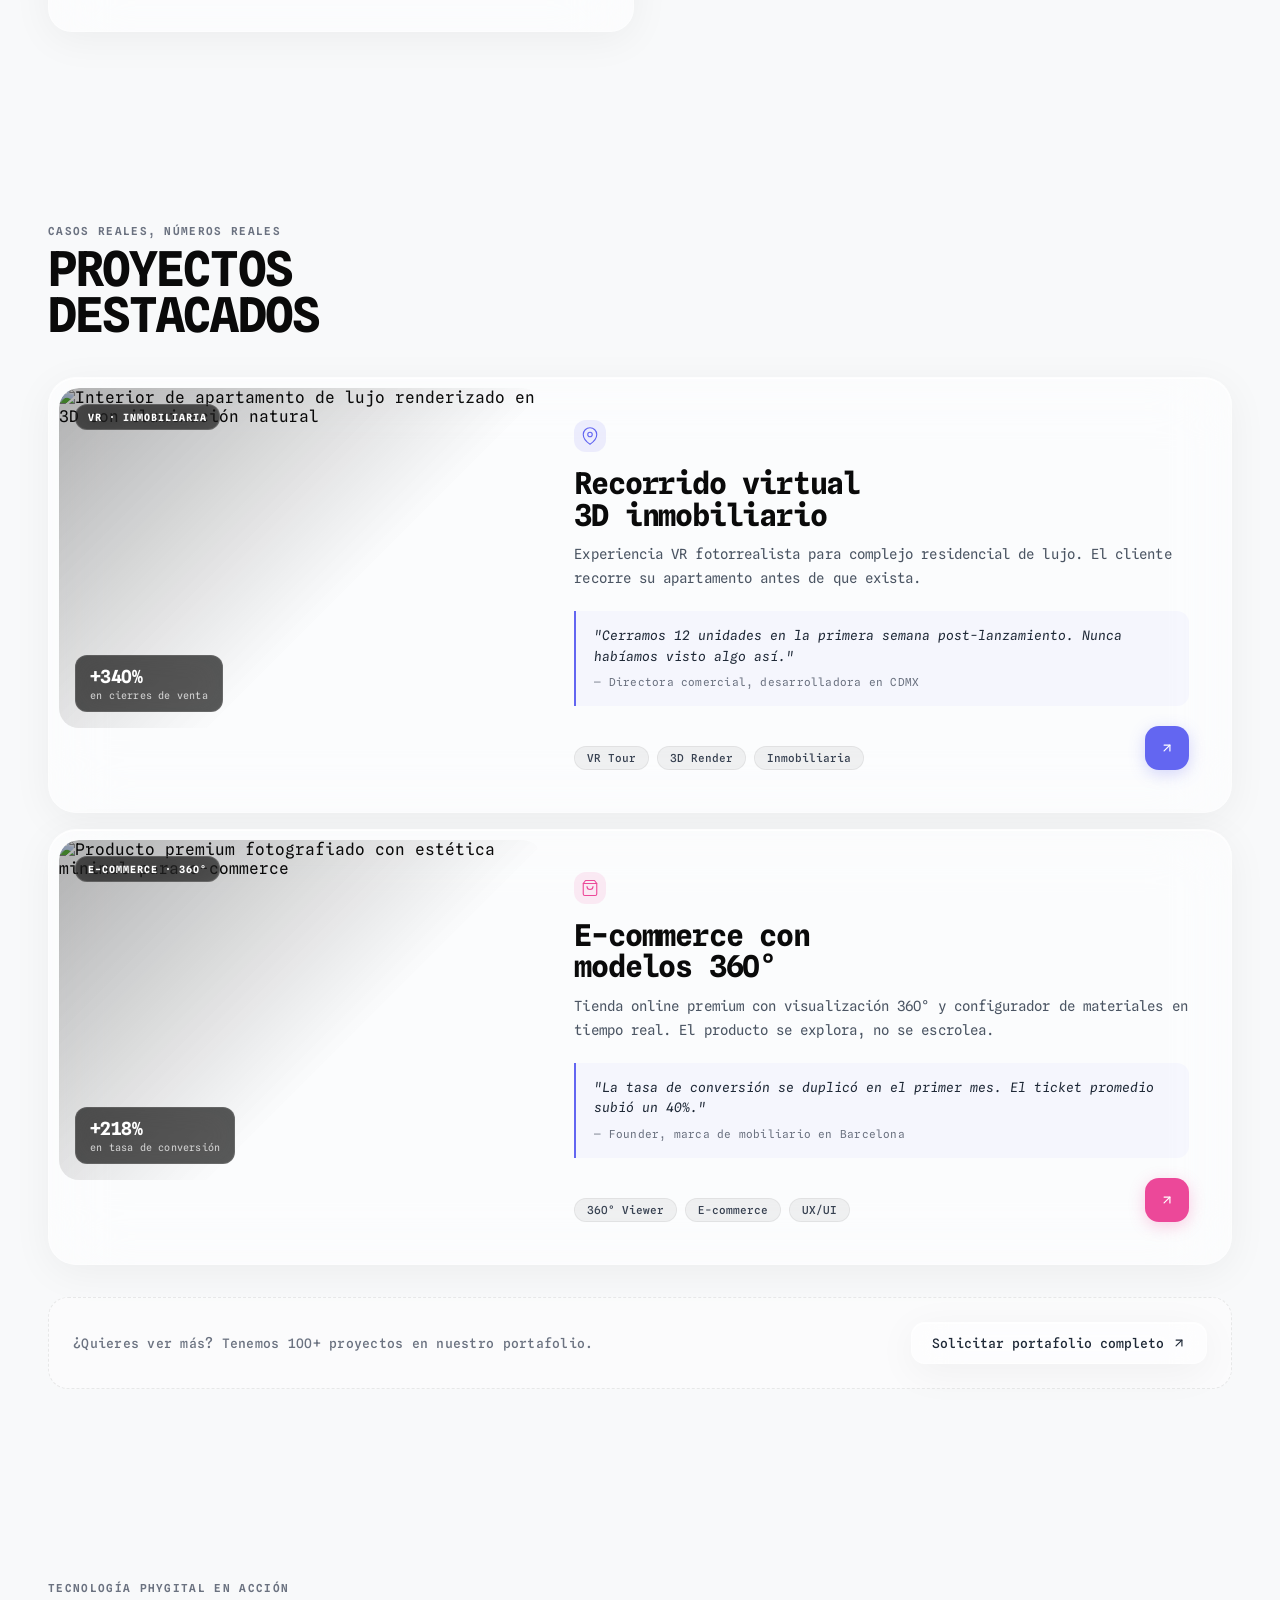
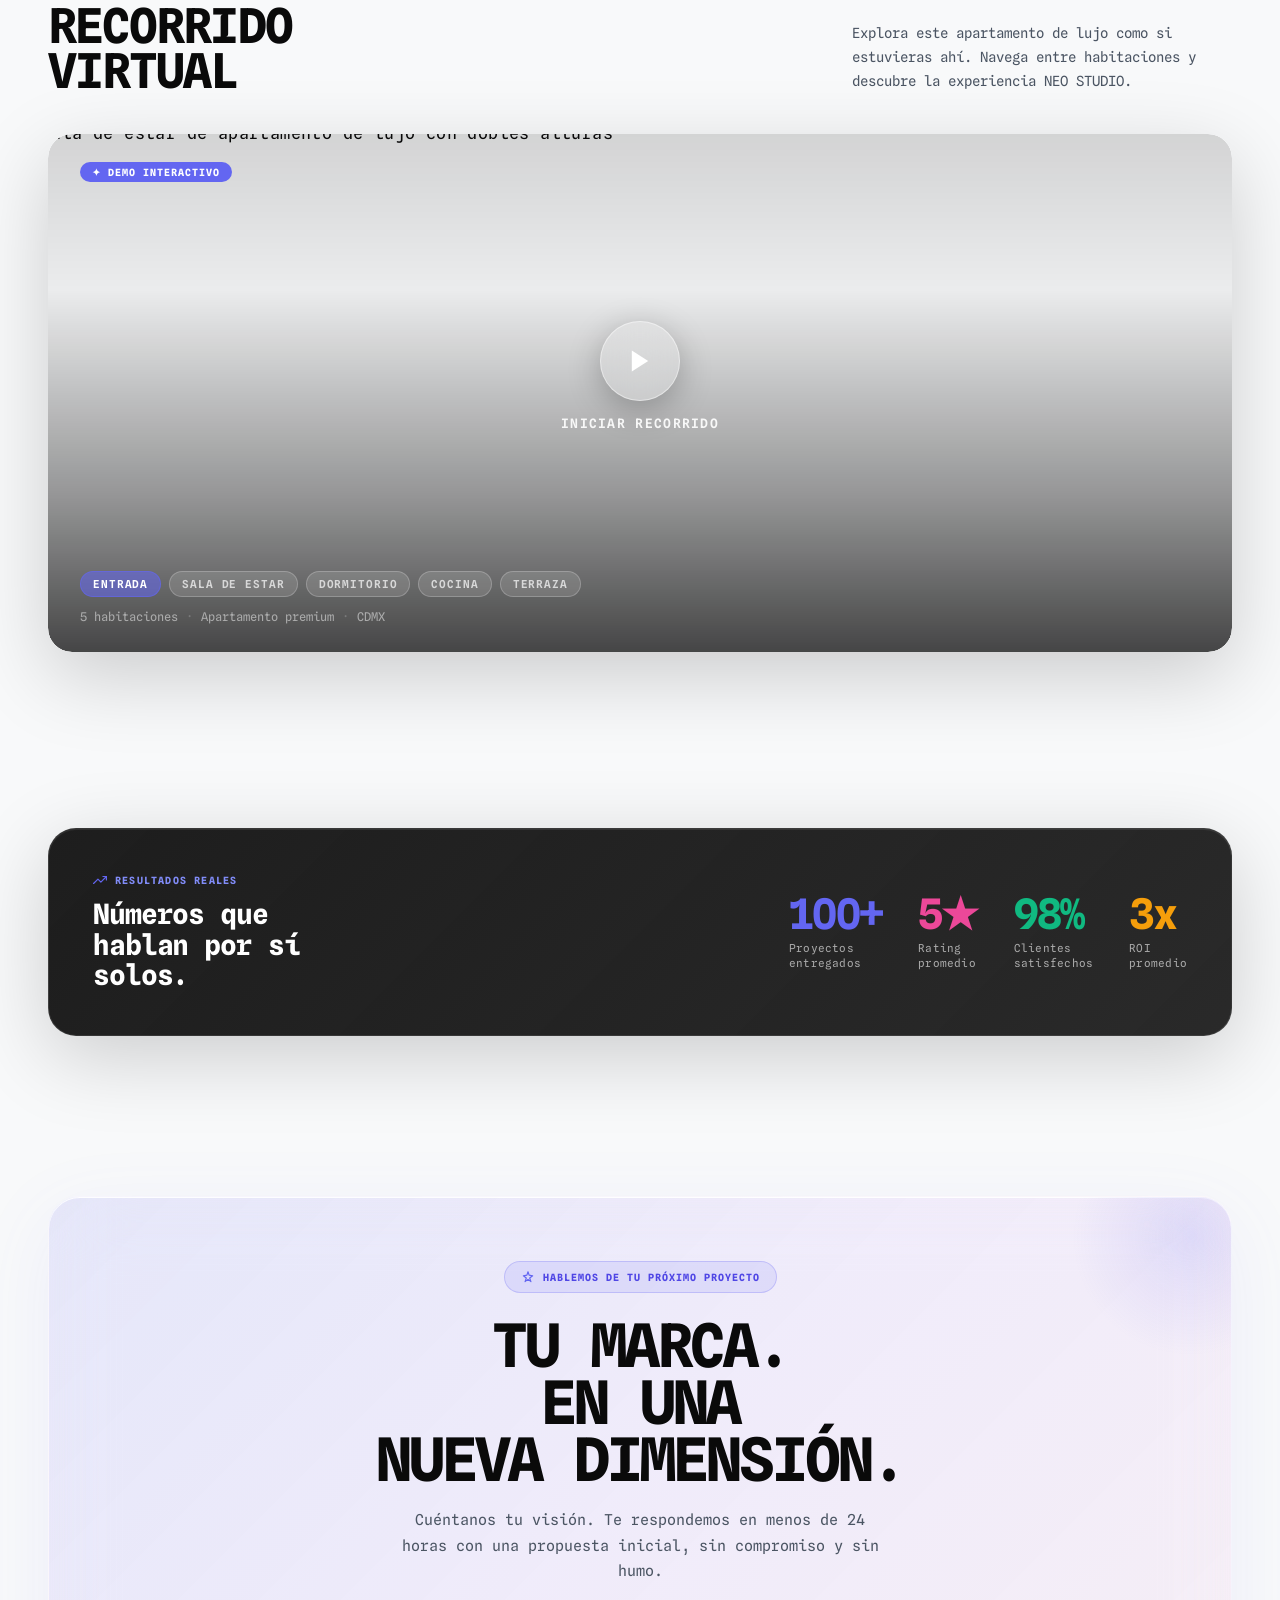
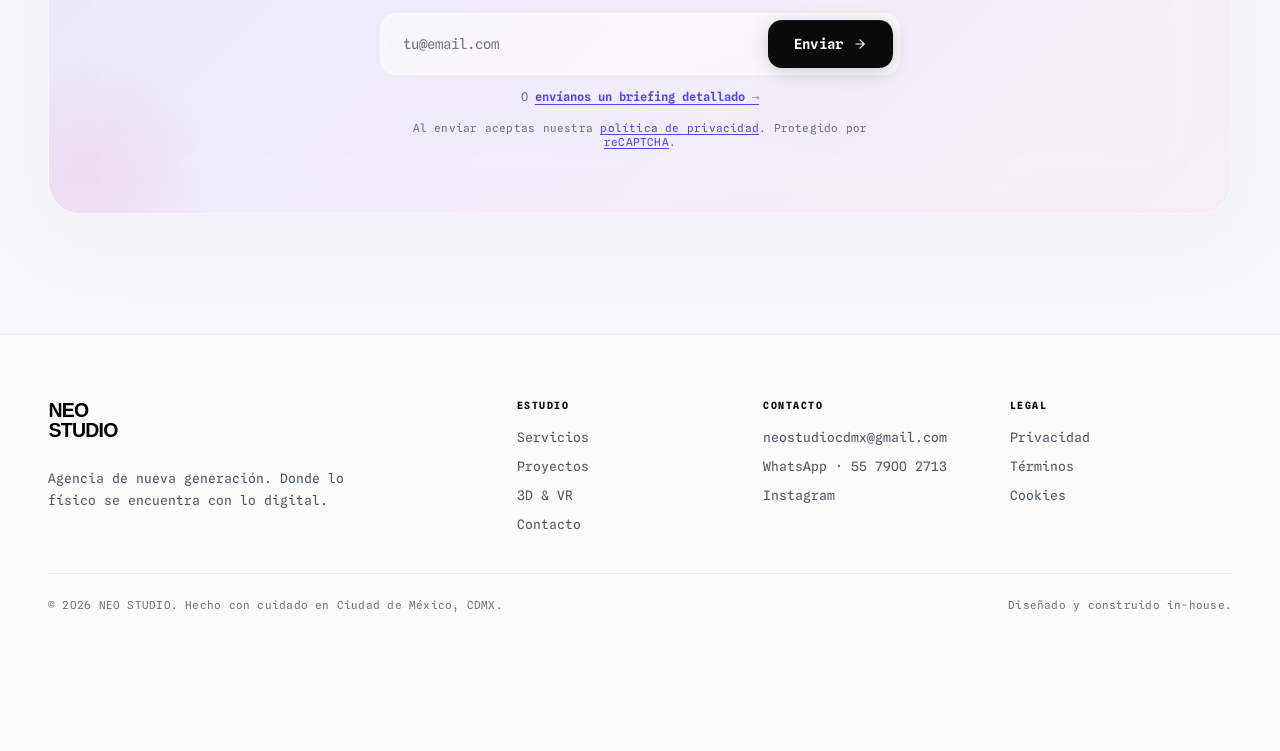
==== commit 0106e678: "CA,MBIOS TAG MAMNNAGERR" ====
--- a/index.html
+++ b/index.html
@@ -29,8 +29,51 @@
   <script src="https://www.google.com/recaptcha/api.js?render=6Lc_4b4sAAAAABMq_xnrbCZB0Nt2kYBZ61lLIUjq" async defer></script>
 
   <link rel="stylesheet" href="assets/css/styles.css" />
+  <link rel="stylesheet" href="assets/css/cookie-banner.css" />
+
+  <!-- ============================================ -->
+  <!-- OPTIMIZACIONES SEO AVANZADAS                 -->
+  <!-- ============================================ -->
+  <meta name="robots" content="index, follow" />
+  
+  <!-- IMPORTANTE: Cambia "tudominio.com" por tu URL real (ej. neostudio.com) -->
+  <link rel="canonical" href="https://www.tudominio.com/" /> 
+  
+  <!-- Precarga de la imagen principal del Hero para mejorar velocidad (LCP) -->
+  <link rel="preload" as="image" href="https://images.unsplash.com/photo-1708979444046-71625af058d8?w=1080&q=80" fetchpriority="high" />
+
+  <!-- Datos Estructurados / Schema Markup: Identifica a tu agencia ante Google -->
+  <script type="application/ld+json">
+  {
+    "@context": "https://schema.org",
+    "@type": "ProfessionalService",
+    "name": "NEO STUDIO",
+    "url": "https://www.tudominio.com",
+    "logo": "https://www.tudominio.com/assets/img/logo.svg",
+    "description": "Fusionamos lo físico y lo digital. Experiencias inmersivas en 3D, VR y web premium para marcas en Ciudad de México.",
+    "address": {
+      "@type": "PostalAddress",
+      "addressLocality": "Ciudad de México",
+      "addressRegion": "CDMX",
+      "addressCountry": "MX"
+    },
+    "contactPoint": {
+      "@type": "ContactPoint",
+      "telephone": "+52-55-7900-2713",
+      "contactType": "customer service"
+    },
+    "sameAs": [
+      "https://www.instagram.com/",
+      "https://www.linkedin.com/"
+    ]
+  }
+  </script>
 </head>
 <body>
+  <!-- Google Tag Manager (noscript) -->
+  <noscript><iframe src="https://www.googletagmanager.com/ns.html?id=GTM-5632ZZJN" height="0" width="0" style="display:none;visibility:hidden"></iframe></noscript>
+  <!-- End Google Tag Manager (noscript) -->
+
   <!-- Skip link for accessibility -->
   <a class="skip-link" href="#main-content">Saltar al contenido</a>
 
@@ -474,7 +517,7 @@
               </button>
             </div>
             <p class="cta-form-hint">O <button type="button" class="link-btn" data-open-modal>envíanos un briefing detallado →</button></p>
-            <p class="cta-form-privacy">Al enviar aceptas nuestra <a href="#privacy">política de privacidad</a>. Protegido por <a href="https://policies.google.com/privacy" target="_blank" rel="noopener">reCAPTCHA</a>.</p>
+            <p class="cta-form-privacy">Al enviar aceptas nuestra <a href="javascript:void(0);" onclick="openLegal('privacy')">política de privacidad</a>. Protegido por <a href="https://policies.google.com/privacy" target="_blank" rel="noopener">reCAPTCHA</a>.</p>
           </form>
         </div>
       </div>
@@ -508,7 +551,6 @@
         <ul>
           <li><a href="mailto:neostudiocdmx@gmail.com">neostudiocdmx@gmail.com</a></li>
           <li><a href="https://wa.me/525579002713" target="_blank" rel="noopener">WhatsApp · 55 7900 2713</a></li>
-          <li><a href="https://www.linkedin.com/" target="_blank" rel="noopener">LinkedIn</a></li>
           <li><a href="https://www.instagram.com/" target="_blank" rel="noopener">Instagram</a></li>
         </ul>
       </div>
@@ -516,9 +558,9 @@
       <div class="footer-col">
         <h4>Legal</h4>
         <ul>
-          <li><a href="#privacy">Privacidad</a></li>
-          <li><a href="#terms">Términos</a></li>
-          <li><a href="#cookies">Cookies</a></li>
+          <li><a href="javascript:void(0);" onclick="openLegal('privacy')">Privacidad</a></li>
+          <li><a href="javascript:void(0);" onclick="openLegal('terms')">Términos</a></li>
+          <li><a href="javascript:void(0);" onclick="openLegal('cookies')">Cookies</a></li>
         </ul>
       </div>
     </div>
@@ -623,7 +665,7 @@
           <svg class="i" viewBox="0 0 24 24" fill="none" stroke="currentColor" stroke-width="2" stroke-linecap="round" stroke-linejoin="round" aria-hidden="true"><line x1="5" y1="12" x2="19" y2="12"></line><polyline points="12 5 19 12 12 19"></polyline></svg>
         </button>
 
-        <p class="modal-privacy">Al enviar aceptas nuestra <a href="#privacy">política de privacidad</a>. Protegido por <a href="https://policies.google.com/privacy" target="_blank" rel="noopener">reCAPTCHA</a>.</p>
+        <p class="modal-privacy">Al enviar aceptas nuestra <a href="javascript:void(0);" onclick="openLegal('privacy')">política de privacidad</a>. Protegido por <a href="https://policies.google.com/privacy" target="_blank" rel="noopener">reCAPTCHA</a>.</p>
       </form>
 
       <!-- Success state -->
@@ -840,6 +882,114 @@
     </div>
   </div>
 
+  <!-- ============================================ -->
+  <!-- LEGAL MODAL                                  -->
+  <!-- ============================================ -->
+  <div class="modal" id="legalModal" role="dialog" aria-modal="true" aria-labelledby="legalTitle" aria-hidden="true" style="z-index: 1000">
+    <button class="modal-close" onclick="closeLegal()" aria-label="Cerrar legal">
+      <svg viewBox="0 0 24 24" fill="none" stroke="currentColor" stroke-width="2" stroke-linecap="round" stroke-linejoin="round" width="22" height="22" aria-hidden="true"><line x1="18" y1="6" x2="6" y2="18"/><line x1="6" y1="6" x2="18" y2="18"/></svg>
+    </button>
+    <div class="modal-content" style="max-height: 80vh; overflow-y: auto;">
+      <div class="modal-head" style="margin-bottom: 24px;">
+        <p class="eyebrow">Aviso Legal</p>
+        <h3 id="legalTitle" class="modal-title" style="margin-bottom: 0;">Políticas</h3>
+      </div>
+      <div id="legalContent" style="color: #4b5563; font-size: 15px; line-height: 1.7; text-align: left;">
+        <!-- content injected here -->
+      </div>
+    </div>
+  </div>
+
+  <script>
+    function openLegal(type) {
+      const modal = document.getElementById('legalModal');
+      const backdrop = document.getElementById('modalBackdrop');
+      const title = document.getElementById('legalTitle');
+      const content = document.getElementById('legalContent');
+      
+      if(type === 'privacy') {
+        title.innerText = 'Aviso de Privacidad';
+        content.innerHTML = '<p style="margin-bottom: 12px;">En <strong>NEO STUDIO</strong> valoramos y respetamos tu privacidad. Toda la información personal recopilada a través de nuestros formularios (nombre, correo, mensaje) es tratada de forma confidencial y utilizada exclusivamente para ponernos en contacto contigo referente a tu proyecto o solicitud.</p><p style="margin-bottom: 12px;">No vendemos, alquilamos ni compartimos tus datos personales a terceros bajo ninguna circunstancia, garantizando la protección de tu información según las normativas vigentes.</p>';
+      } else if(type === 'terms') {
+        title.innerText = 'Términos y Condiciones';
+        content.innerHTML = '<p style="margin-bottom: 12px;">Al utilizar este sitio web, aceptas nuestros términos de uso. Los proyectos, cotizaciones y propuestas enviadas a través del formulario de contacto están sujetas a revisión previa de nuestro equipo y no constituyen un contrato vinculante hasta la firma de un acuerdo formal legalizado por ambas partes.</p><p style="margin-bottom: 12px;">Todo el contenido visual, interfaces, renders 3D y códigos mostrados en este sitio web son propiedad intelectual exclusiva de <strong>NEO STUDIO</strong> o de sus respectivos clientes y asociados. Queda prohibida su copia o distribución sin previa autorización.</p>';
+      } else if(type === 'cookies') {
+        title.innerText = 'Política de Cookies';
+        content.innerHTML = '<p style="margin-bottom: 12px;">Este sitio web utiliza cookies técnicas y analíticas esenciales para asegurar el correcto funcionamiento de las galerías iteractivas (VR/3D) y entender de forma agregada cómo interactúan los visitantes con nuestra la plataforma.</p><p style="margin-bottom: 12px;">Al continuar navegando e interactuando con nuestros visores inmersivos, aceptas implícitamente el uso de estas cookies de optimización.</p>';
+      }
+      
+      modal.classList.add('open');
+      modal.setAttribute('aria-hidden', 'false');
+      if (backdrop) {
+        backdrop.style.zIndex = '999';
+        backdrop.classList.add('open');
+        backdrop.setAttribute('aria-hidden', 'false');
+      }
+      document.body.style.overflow = 'hidden';
+    }
+    
+    function closeLegal() {
+      const modal = document.getElementById('legalModal');
+      const backdrop = document.getElementById('modalBackdrop');
+      modal.classList.remove('open');
+      modal.setAttribute('aria-hidden', 'true');
+      
+      // Keep backdrop if the main contact modal is open, else remove
+      const contactModal = document.getElementById('modal');
+      const isContactOpen = contactModal && contactModal.classList.contains('open');
+      if (!isContactOpen && backdrop) {
+        backdrop.classList.remove('open');
+        backdrop.setAttribute('aria-hidden', 'true');
+        backdrop.style.zIndex = '';
+      }
+      if (!isContactOpen) {
+        document.body.style.overflow = '';
+      }
+    }
+  </script>
+
+  <!-- ============================================ -->
+  <!-- COOKIE BANNER                                -->
+  <!-- ============================================ -->
+  <div class="cookie-banner" id="cookieBanner" aria-hidden="true" role="dialog" aria-label="Aviso de cookies">
+    <div class="cb-content">
+      <div class="cb-icon">
+        <svg viewBox="0 0 24 24" fill="none" stroke="currentColor" stroke-width="2" stroke-linecap="round" stroke-linejoin="round" width="18" height="18"><path d="M12 2a10 10 0 1 0 10 10 4 4 0 0 1-5-5 4 4 0 0 1-5-5"/><path d="M8.5 8.5v.01"/><path d="M16 12.5v.01"/><path d="M12 16v.01"/><path d="M11 12v.01"/><path d="M15 9v.01"/></svg>
+      </div>
+      <div>
+        <p class="cb-title">Usamos cookies para mejorar tu experiencia</p>
+        <p class="cb-desc">Utilizamos tecnologías propias y de terceros para analítica anónima y personalización. Lee nuestra <button type="button" class="link-btn" style="color:#6366f1; font-size:inherit; padding:0; height:auto; letter-spacing:inherit" onclick="openLegal('cookies')">política de cookies</button>.</p>
+      </div>
+    </div>
+    <div class="cb-actions">
+      <button class="btn-glass btn-sm" id="btnRejectCookies">Rechazar</button>
+      <button class="btn-dark btn-sm" id="btnAcceptCookies">Aceptar cookies</button>
+    </div>
+  </div>
+
+  <!-- ============================================ -->
+  <!-- INTENT POPUP (WhatsApp CRO)                  -->
+  <!-- ============================================ -->
+  <div class="intent-popup" id="intentPopup" aria-hidden="true" role="dialog" aria-label="Sugerencia de contacto">
+    <button class="popup-close" id="intentClose" aria-label="Cerrar sugerencia">
+      <svg viewBox="0 0 24 24" fill="none" stroke="currentColor" stroke-width="2" stroke-linecap="round" stroke-linejoin="round" width="16" height="16"><line x1="18" y1="6" x2="6" y2="18"/><line x1="6" y1="6" x2="18" y2="18"/></svg>
+    </button>
+    <div class="popup-icon">
+      <svg viewBox="0 0 24 24" fill="none" stroke="#fff" stroke-width="1.8" stroke-linecap="round" stroke-linejoin="round" width="24" height="24"><path d="M21 11.5a8.38 8.38 0 0 1-.9 3.8 8.5 8.5 0 0 1-7.6 4.7 8.38 8.38 0 0 1-3.8-.9L3 21l1.9-5.7a8.38 8.38 0 0 1-.9-3.8 8.5 8.5 0 0 1 4.7-7.6 8.38 8.38 0 0 1 3.8-.9h.5a8.48 8.48 0 0 1 8 8v.5z"/></svg>
+    </div>
+    <div class="popup-body">
+      <h4>¿Tienes un proyecto en mente?</h4>
+      <p>Vemos que estás explorando nuestros servicios. En lugar de lidiar con formularios, platícanos tu idea directo por WhatsApp y veamos cómo aplicarle nuestra magia.</p>
+    </div>
+    <div class="popup-actions">
+      <a href="https://wa.me/525579002713?text=Hola%2C%20estaba%20viendo%20los%20servicios%20y%20me%20gustar%C3%ADa%20platicarles%20mi%20proyecto" target="_blank" rel="noopener" class="btn-whatsapp-solid" id="intentAction">
+        👉 ¡Hablemos por WhatsApp!
+      </a>
+      <button class="popup-dismiss" id="intentDismiss">No gracias, seguiré mirando</button>
+    </div>
+  </div>
+
   <script src="assets/js/script.js"></script>
+  <script src="assets/js/analytics.js"></script>
 </body>
 </html>
--- a/assets/css/cookie-banner.css
+++ b/assets/css/cookie-banner.css
@@ -0,0 +1,205 @@
+/* Cookie Banner Glassmorphism */
+.cookie-banner {
+  position: fixed;
+  bottom: 24px;
+  left: 24px;
+  right: auto;
+  max-width: 480px;
+  background: rgba(255, 255, 255, 0.85);
+  backdrop-filter: blur(16px);
+  -webkit-backdrop-filter: blur(16px);
+  border: 1px solid rgba(255, 255, 255, 0.4);
+  box-shadow: 0 20px 40px -10px rgba(0,0,0,0.15);
+  border-radius: 16px;
+  padding: 20px;
+  display: flex;
+  flex-direction: column;
+  gap: 16px;
+  z-index: 9999;
+  transform: translateY(150%);
+  opacity: 0;
+  transition: transform 0.6s cubic-bezier(0.16, 1, 0.3, 1), opacity 0.6s ease;
+}
+
+.cookie-banner.show {
+  transform: translateY(0);
+  opacity: 1;
+}
+
+.cb-content {
+  display: flex;
+  gap: 16px;
+  align-items: flex-start;
+}
+
+.cb-icon {
+  flex-shrink: 0;
+  width: 32px;
+  height: 32px;
+  background: rgba(99, 102, 241, 0.1);
+  color: #6366f1;
+  border-radius: 50%;
+  display: flex;
+  align-items: center;
+  justify-content: center;
+}
+
+.cb-title {
+  font-weight: 600;
+  color: #111827;
+  font-size: 15px;
+  margin-bottom: 4px;
+}
+
+.cb-desc {
+  font-size: 13px;
+  color: #4b5563;
+  line-height: 1.5;
+}
+
+.cb-actions {
+  display: flex;
+  gap: 12px;
+  justify-content: flex-end;
+}
+
+/* Mobile Overrides */
+@media (max-width: 768px) {
+  .cookie-banner {
+    bottom: 84px; /* sits above the bottom sticky nav */
+    left: 16px;
+    right: 16px;
+    max-width: none;
+  }
+  .cb-actions {
+    flex-direction: column;
+    width: 100%;
+  }
+  .cb-actions button {
+    width: 100%;
+    justify-content: center;
+  }
+}
+
+/* =======================================================
+   INTENT POPUP (WhatsApp CRO)
+   ======================================================= */
+.intent-popup {
+  position: fixed;
+  bottom: 24px;
+  right: 24px;
+  width: 360px;
+  max-width: calc(100vw - 32px);
+  background: rgba(17, 24, 39, 0.95);
+  backdrop-filter: blur(20px);
+  -webkit-backdrop-filter: blur(20px);
+  border: 1px solid rgba(255, 255, 255, 0.15);
+  border-radius: 16px;
+  padding: 24px;
+  box-shadow: 0 20px 40px -10px rgba(0,0,0,0.5), 0 0 0 1px rgba(255,255,255,0.05);
+  z-index: 9999;
+  transform: translateY(150%) scale(0.9);
+  opacity: 0;
+  pointer-events: none;
+  transition: transform 0.6s cubic-bezier(0.16, 1, 0.3, 1), opacity 0.6s ease;
+}
+
+.intent-popup.show {
+  transform: translateY(0) scale(1);
+  opacity: 1;
+  pointer-events: auto;
+}
+
+.popup-close {
+  position: absolute;
+  top: 12px;
+  right: 12px;
+  background: transparent;
+  border: none;
+  color: #9ca3af;
+  cursor: pointer;
+  padding: 4px;
+  border-radius: 50%;
+  display: flex;
+  transition: background 0.2s, color 0.2s;
+}
+
+.popup-close:hover {
+  background: rgba(255, 255, 255, 0.1);
+  color: #fff;
+}
+
+.popup-icon {
+  width: 44px;
+  height: 44px;
+  background: linear-gradient(135deg, #10b981, #059669);
+  border-radius: 50%;
+  display: flex;
+  align-items: center;
+  justify-content: center;
+  margin-bottom: 16px;
+}
+
+.popup-body h4 {
+  color: #fff;
+  font-size: 16px;
+  margin: 0 0 6px 0;
+  font-weight: 600;
+  font-family: inherit;
+}
+
+.popup-body p {
+  color: #d1d5db;
+  font-size: 13.5px;
+  line-height: 1.5;
+  margin: 0 0 20px 0;
+}
+
+.popup-actions {
+  display: flex;
+  flex-direction: column;
+  gap: 12px;
+}
+
+.btn-whatsapp-solid {
+  display: flex;
+  align-items: center;
+  justify-content: center;
+  background: #10b981;
+  color: #fff;
+  font-weight: 600;
+  font-size: 14px;
+  padding: 12px;
+  border-radius: 8px;
+  text-decoration: none;
+  transition: background 0.2s;
+}
+
+.btn-whatsapp-solid:hover {
+  background: #059669;
+}
+
+.popup-dismiss {
+  background: transparent;
+  border: none;
+  color: #9ca3af;
+  font-size: 13px;
+  cursor: pointer;
+  text-decoration: underline;
+  transition: color 0.2s;
+  padding: 0;
+  margin-top: 4px;
+}
+
+.popup-dismiss:hover {
+  color: #e5e7eb;
+}
+
+@media (max-width: 768px) {
+  .intent-popup {
+    bottom: 84px; /* Above mobile sticky nav */
+    right: 16px;
+    left: 16px;
+    width: auto;
+  }
+}
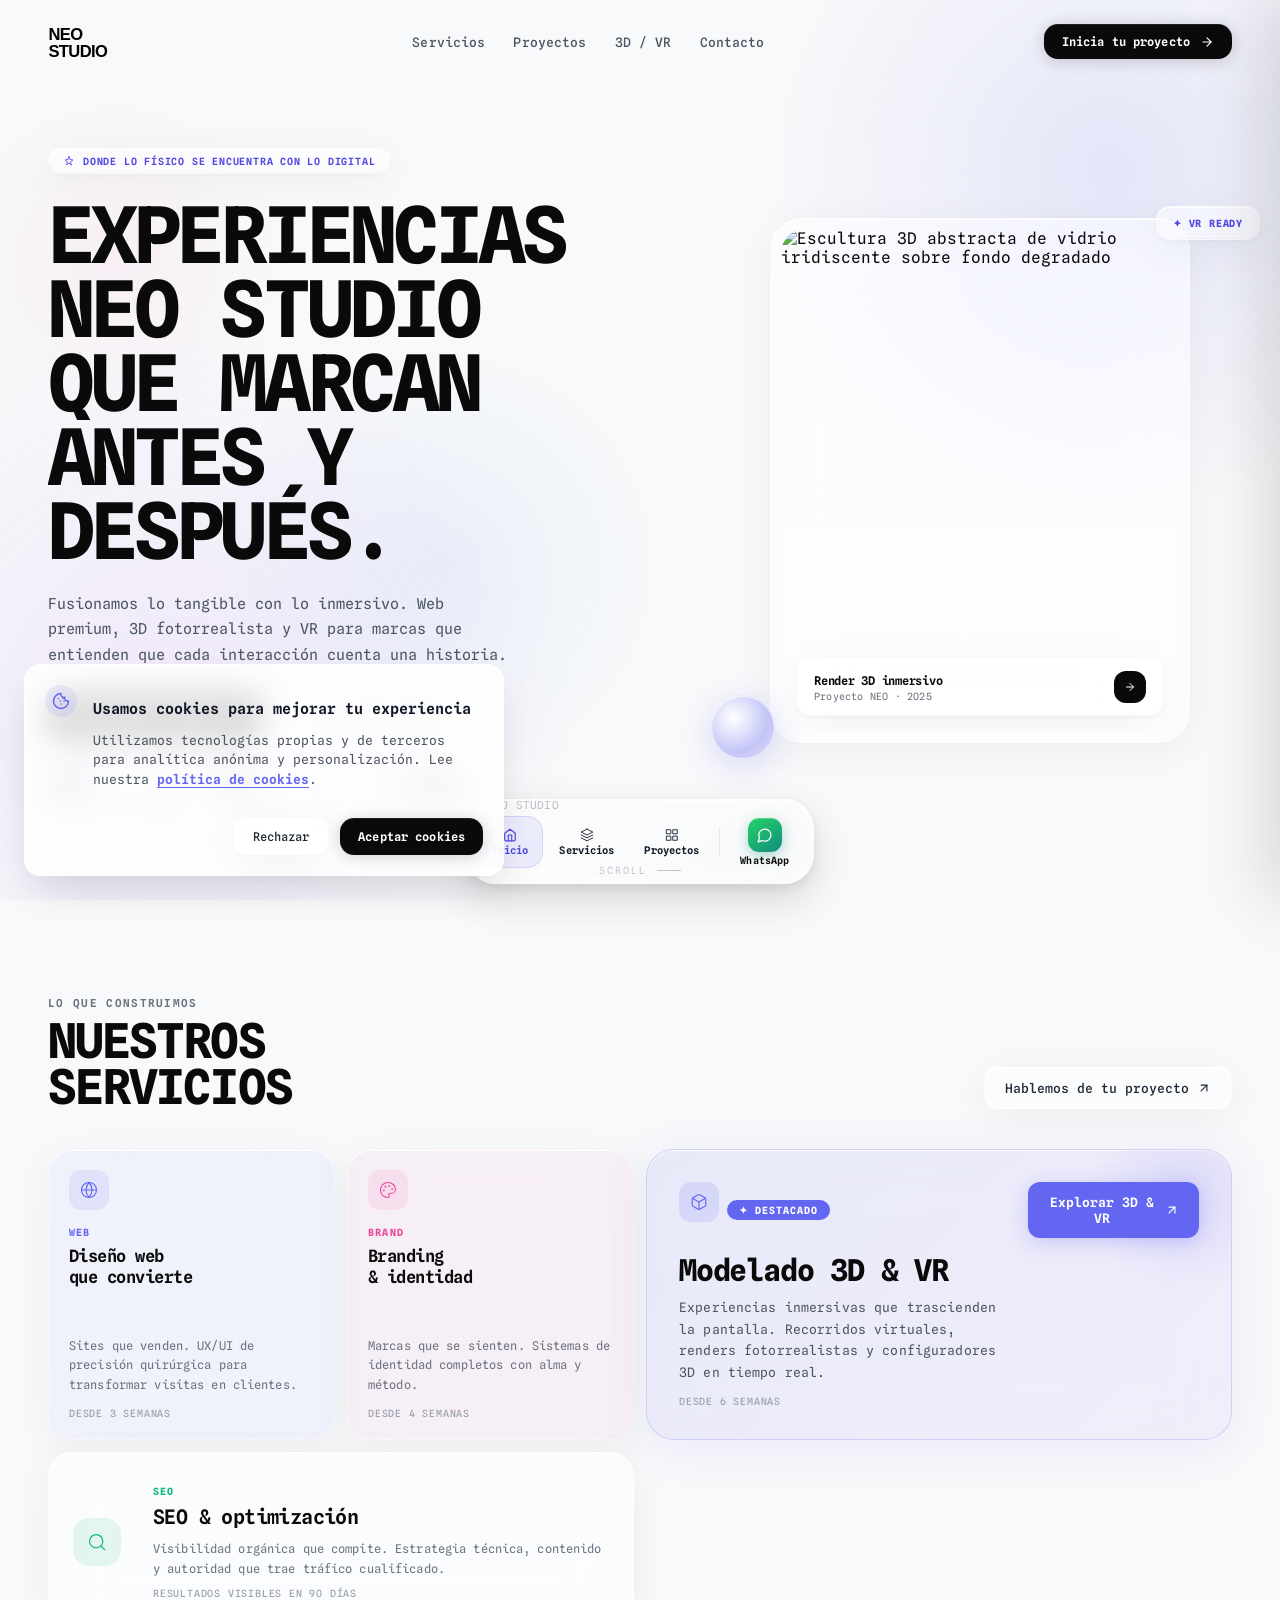
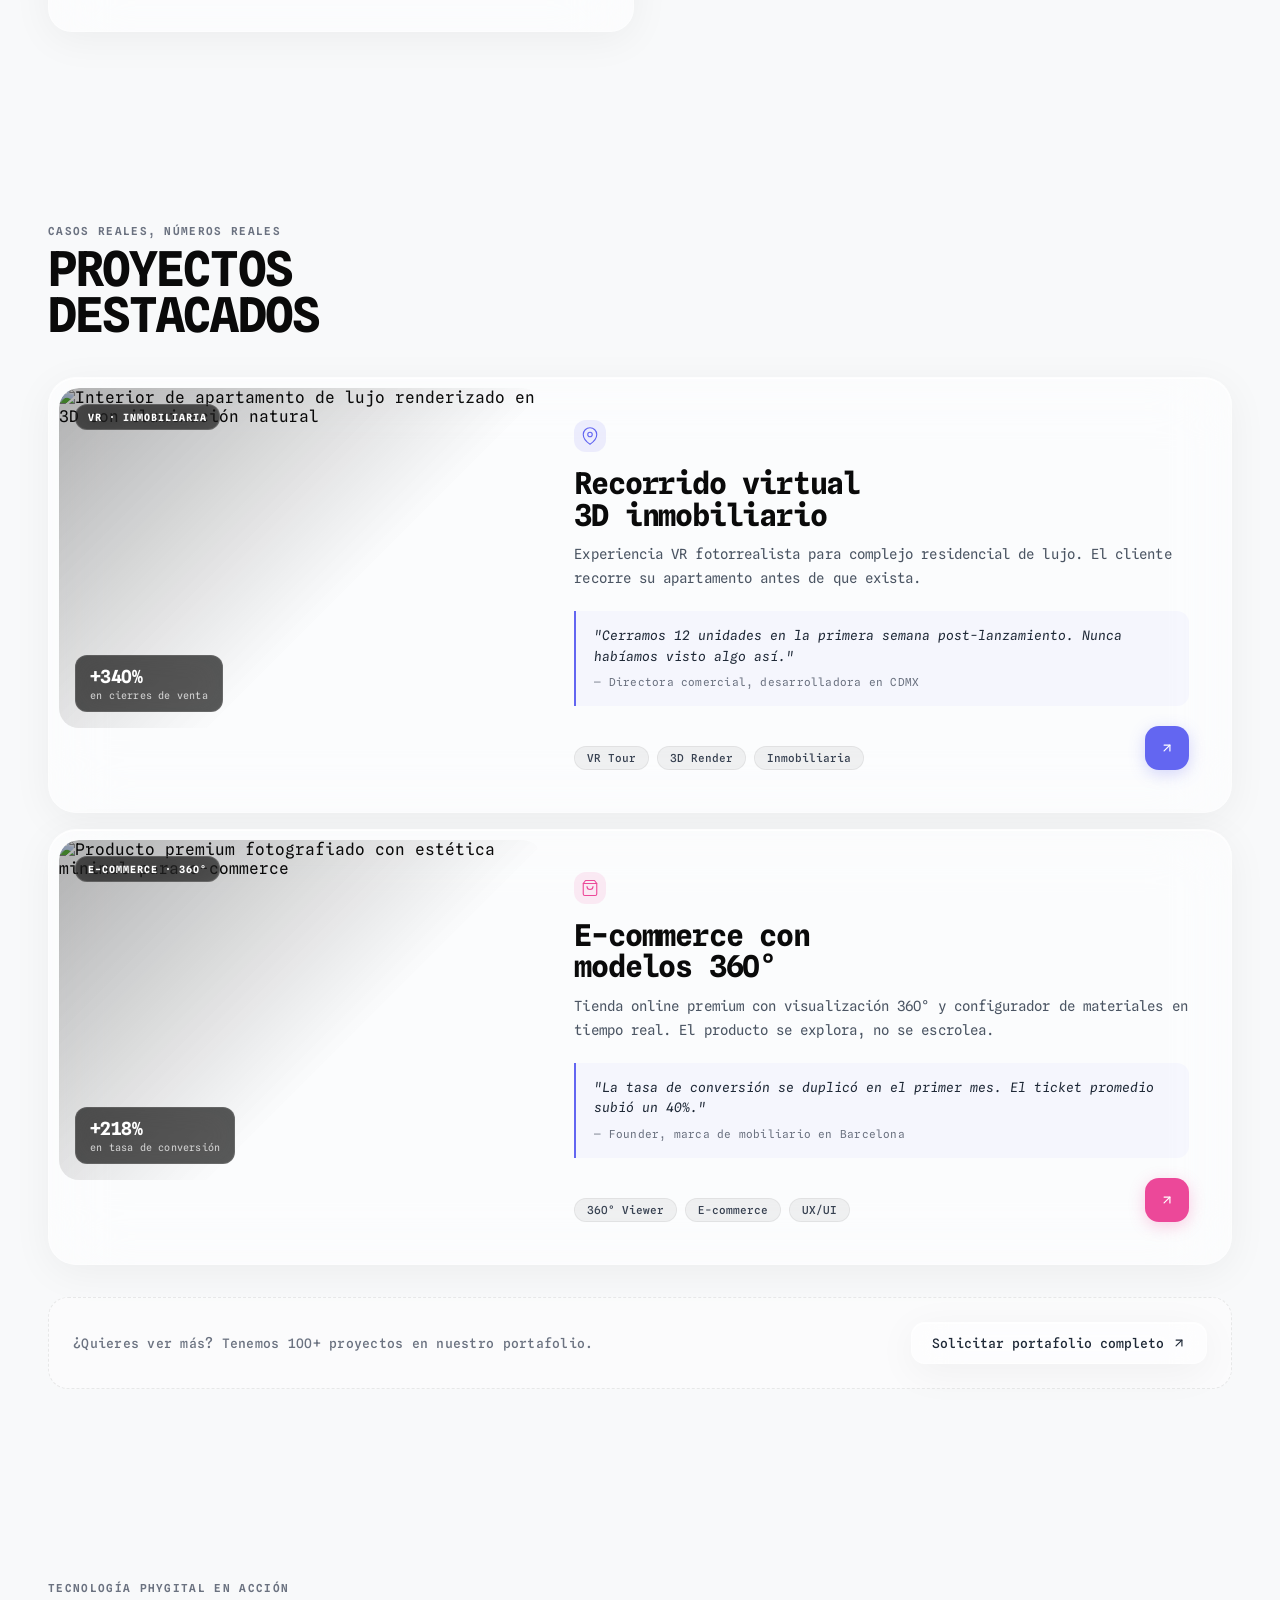
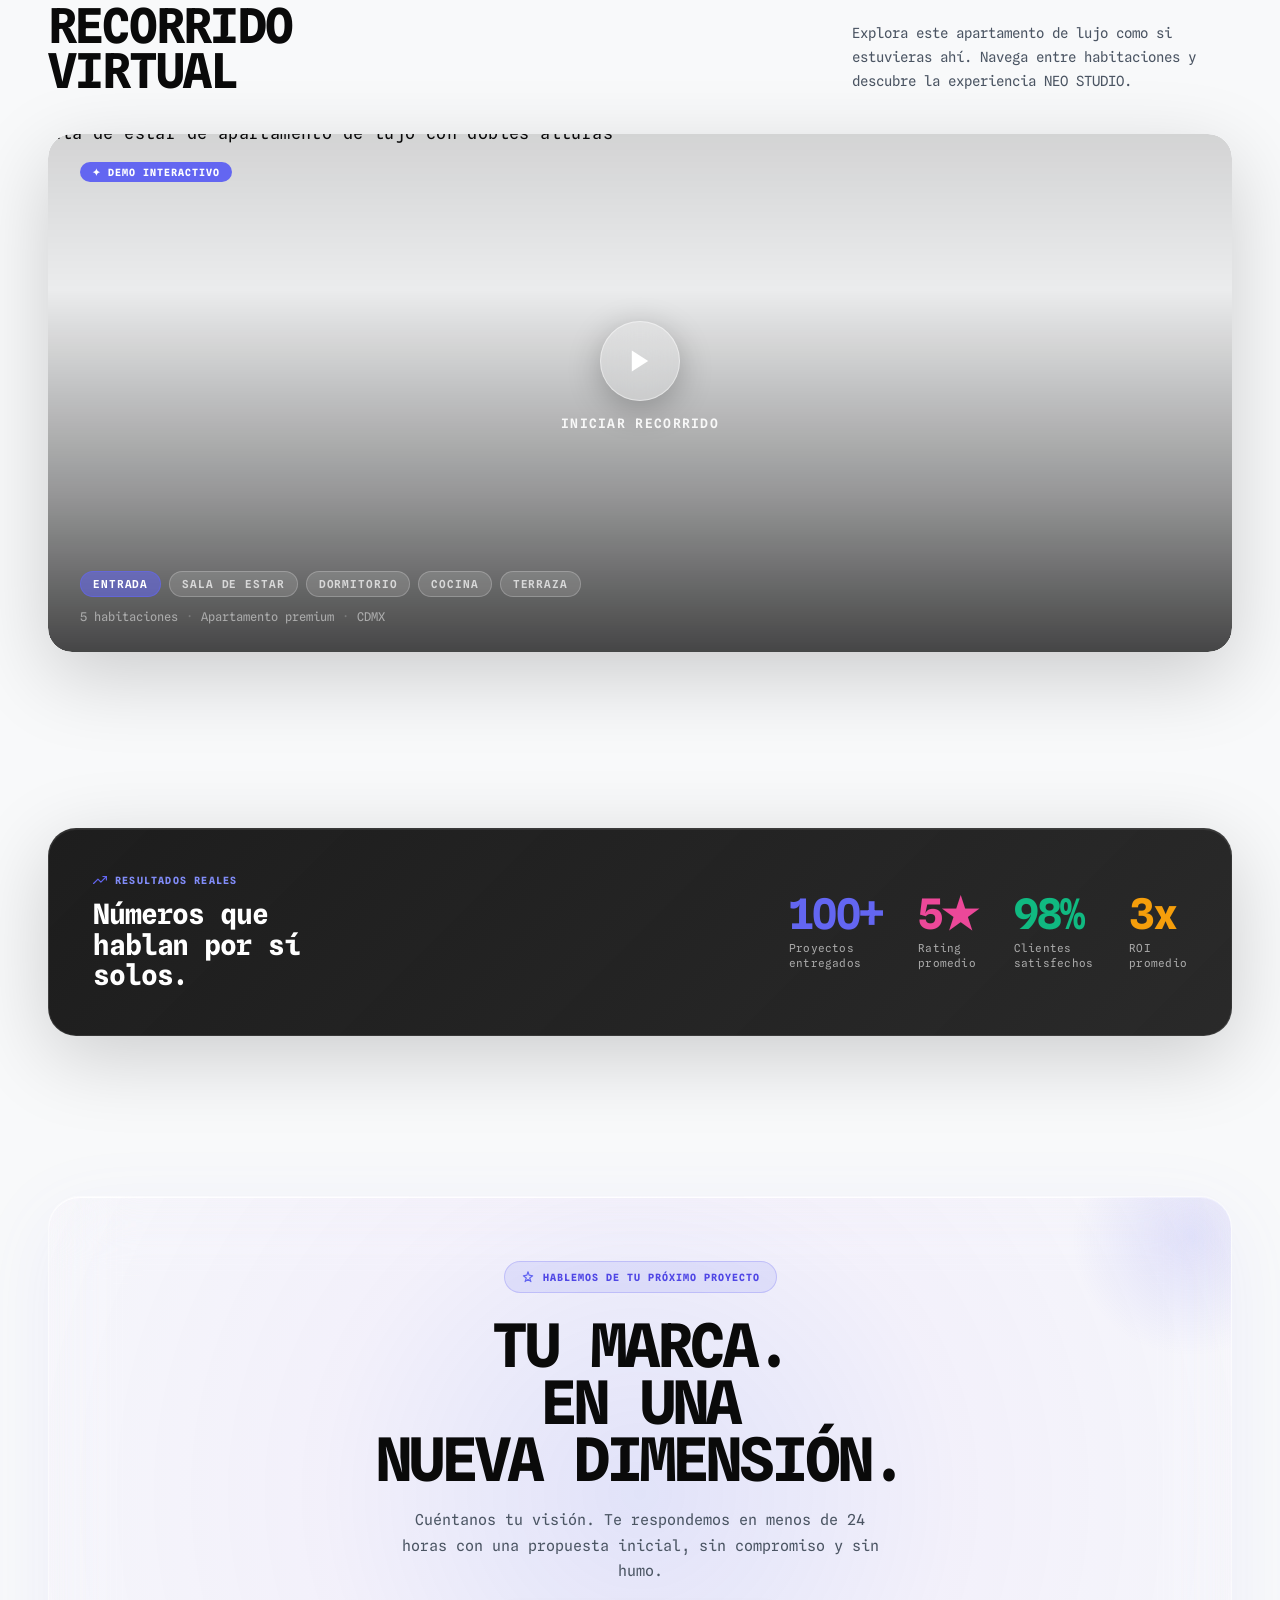
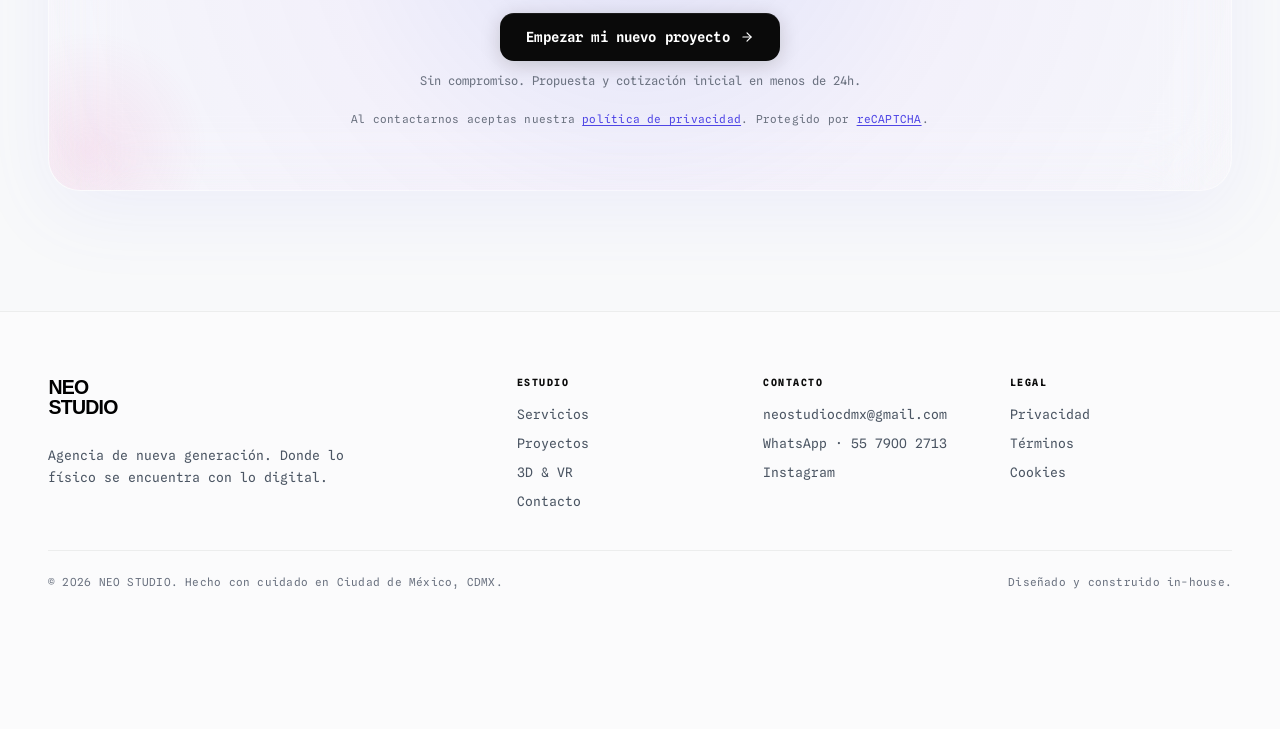
==== commit 42396a4c: "big changes" ====
--- a/index.html
+++ b/index.html
@@ -312,7 +312,7 @@
 
       <div class="projects-list">
         <!-- Project 1 -->
-        <article class="project-card reveal-left" aria-labelledby="p1-title">
+        <article class="project-card reveal-left" aria-labelledby="p1-title" data-dark-bg>
           <div class="project-inner">
             <div class="project-media">
               <img
@@ -358,7 +358,7 @@
         </article>
 
         <!-- Project 2 -->
-        <article class="project-card reveal-right" aria-labelledby="p2-title">
+        <article class="project-card reveal-right" aria-labelledby="p2-title" data-dark-bg>
           <div class="project-inner">
             <div class="project-media">
               <img
@@ -506,19 +506,15 @@
           <h2 class="cta-title" id="cta-title">TU MARCA.<br/>EN UNA<br/>NUEVA DIMENSIÓN.</h2>
           <p class="cta-text">Cuéntanos tu visión. Te respondemos en menos de 24 horas con una propuesta inicial, sin compromiso y sin humo.</p>
 
-          <!-- Inline form (less friction than opening modal) -->
-          <form class="cta-form" id="ctaForm" novalidate>
-            <div class="cta-form-row">
-              <label class="sr-only" for="cta-email">Email</label>
-              <input type="email" id="cta-email" name="email" placeholder="tu@email.com" required autocomplete="email" />
-              <button type="submit" class="btn-dark btn-lg">
-                Enviar
-                <svg class="i" viewBox="0 0 24 24" fill="none" stroke="currentColor" stroke-width="2" stroke-linecap="round" stroke-linejoin="round" aria-hidden="true"><line x1="5" y1="12" x2="19" y2="12"></line><polyline points="12 5 19 12 12 19"></polyline></svg>
-              </button>
-            </div>
-            <p class="cta-form-hint">O <button type="button" class="link-btn" data-open-modal>envíanos un briefing detallado →</button></p>
-            <p class="cta-form-privacy">Al enviar aceptas nuestra <a href="javascript:void(0);" onclick="openLegal('privacy')">política de privacidad</a>. Protegido por <a href="https://policies.google.com/privacy" target="_blank" rel="noopener">reCAPTCHA</a>.</p>
-          </form>
+          <!-- CTA Action -->
+          <div style="margin: 0 auto; display: flex; flex-direction: column; align-items: center; gap: 12px; margin-bottom: 24px;">
+            <button type="button" class="btn-dark btn-lg" data-open-modal>
+              Empezar mi nuevo proyecto
+              <svg class="i" viewBox="0 0 24 24" fill="none" stroke="currentColor" stroke-width="2" stroke-linecap="round" stroke-linejoin="round" aria-hidden="true"><line x1="5" y1="12" x2="19" y2="12"></line><polyline points="12 5 19 12 12 19"></polyline></svg>
+            </button>
+            <p class="cta-form-hint" style="margin:0;">Sin compromiso. Propuesta y cotización inicial en menos de 24h.</p>
+          </div>
+          <p class="cta-form-privacy">Al contactarnos aceptas nuestra <a href="javascript:void(0);" onclick="openLegal('privacy')">política de privacidad</a>. Protegido por <a href="https://policies.google.com/privacy" target="_blank" rel="noopener">reCAPTCHA</a>.</p>
         </div>
       </div>
     </section>
@@ -527,7 +523,7 @@
   <!-- ============================================ -->
   <!-- FOOTER                                       -->
   <!-- ============================================ -->
-  <footer class="footer">
+  <footer class="footer" data-dark-bg>
     <div class="footer-inner">
       <div class="footer-col footer-brand">
         <div class="logo-img-wrap">
--- a/assets/css/styles.css
+++ b/assets/css/styles.css
@@ -5,9 +5,24 @@
    ======================================================= */
 
 /* ---------- Reset ---------- */
-*, *::before, *::after { box-sizing: border-box; }
-html { scroll-behavior: smooth; }
-html, body { margin: 0; padding: 0; }
+*,
+*::before,
+*::after {
+  box-sizing: border-box;
+}
+
+html {
+  scroll-behavior: smooth;
+  overflow-x: hidden;
+}
+
+html,
+body {
+  margin: 0;
+  padding: 0;
+  overflow-x: hidden;
+}
+
 body {
   font-family: 'Spline Sans Mono', ui-monospace, 'SF Mono', Menlo, Consolas, monospace;
   background: #F8F9FA;
@@ -18,31 +33,69 @@
   -moz-osx-font-smoothing: grayscale;
   font-feature-settings: 'ss01' on, 'ss02' on;
 }
-button { border: none; background: none; cursor: pointer; font-family: inherit; color: inherit; }
-a { text-decoration: none; color: inherit; }
-img { display: block; max-width: 100%; }
-input, textarea, select { font-family: inherit; font-size: 14px; color: inherit; }
+
+button {
+  border: none;
+  background: none;
+  cursor: pointer;
+  font-family: inherit;
+  color: inherit;
+}
+
+a {
+  text-decoration: none;
+  color: inherit;
+}
+
+img {
+  display: block;
+  max-width: 100%;
+}
+
+input,
+textarea,
+select {
+  font-family: inherit;
+  font-size: 14px;
+  color: inherit;
+}
 
 /* Screen-reader only */
 .sr-only {
   position: absolute !important;
-  width: 1px; height: 1px;
-  padding: 0; margin: -1px;
-  overflow: hidden; clip: rect(0,0,0,0);
-  white-space: nowrap; border: 0;
+  width: 1px;
+  height: 1px;
+  padding: 0;
+  margin: -1px;
+  overflow: hidden;
+  clip: rect(0, 0, 0, 0);
+  white-space: nowrap;
+  border: 0;
 }
 
 /* Skip link for keyboard users */
 .skip-link {
-  position: absolute; left: -9999px; top: 0;
-  padding: 12px 16px; background: #0a0a0a; color: #fff;
-  z-index: 9999; border-radius: 0 0 12px 0;
-  font-size: 13px; font-weight: 600;
-}
-.skip-link:focus { left: 0; }
+  position: absolute;
+  left: -9999px;
+  top: 0;
+  padding: 12px 16px;
+  background: #0a0a0a;
+  color: #fff;
+  z-index: 9999;
+  border-radius: 0 0 12px 0;
+  font-size: 13px;
+  font-weight: 600;
+}
+
+.skip-link:focus {
+  left: 0;
+}
 
 /* Global focus ring */
-:focus { outline: none; }
+:focus {
+  outline: none;
+}
+
 :focus-visible {
   outline: 2px solid #6366f1;
   outline-offset: 3px;
@@ -51,60 +104,163 @@
 
 /* ---------- Glass utility ---------- */
 .glass {
-  background: rgba(255,255,255,0.52);
+  background: rgba(255, 255, 255, 0.52);
   backdrop-filter: blur(36px) saturate(200%);
   -webkit-backdrop-filter: blur(36px) saturate(200%);
-  border: 1px solid rgba(255,255,255,0.38);
+  border: 1px solid rgba(255, 255, 255, 0.38);
   box-shadow:
-    0 8px 40px rgba(0,0,0,0.05),
-    0 2px 4px rgba(0,0,0,0.04),
-    inset 0 1px 0 rgba(255,255,255,0.92),
-    inset 0 -1px 0 rgba(0,0,0,0.03);
+    0 8px 40px rgba(0, 0, 0, 0.05),
+    0 2px 4px rgba(0, 0, 0, 0.04),
+    inset 0 1px 0 rgba(255, 255, 255, 0.92),
+    inset 0 -1px 0 rgba(0, 0, 0, 0.03);
 }
 
 /* ---------- Background Orbs ---------- */
 .bg-orbs {
-  position: fixed; inset: 0;
-  overflow: hidden; pointer-events: none;
+  position: fixed;
+  inset: 0;
+  overflow: hidden;
+  pointer-events: none;
   z-index: 0;
 }
-.orb { position: absolute; border-radius: 9999px; }
+
+.orb {
+  position: absolute;
+  border-radius: 9999px;
+}
+
 .orb-indigo {
-  width: 700px; height: 700px; top: -180px; right: -180px;
-  background: radial-gradient(circle, rgba(99,102,241,0.13) 0%, rgba(99,102,241,0.05) 40%, transparent 70%);
+  width: 700px;
+  height: 700px;
+  top: -180px;
+  right: -180px;
+  background: radial-gradient(circle, rgba(99, 102, 241, 0.13) 0%, rgba(99, 102, 241, 0.05) 40%, transparent 70%);
   animation: orbFloatA 22s ease-in-out infinite;
 }
+
 .orb-purple {
-  width: 800px; height: 800px; bottom: -220px; left: -220px;
-  background: radial-gradient(circle, rgba(168,85,247,0.10) 0%, rgba(168,85,247,0.04) 45%, transparent 70%);
+  width: 800px;
+  height: 800px;
+  bottom: -220px;
+  left: -220px;
+  background: radial-gradient(circle, rgba(168, 85, 247, 0.10) 0%, rgba(168, 85, 247, 0.04) 45%, transparent 70%);
   animation: orbFloatB 28s ease-in-out infinite 6s;
 }
+
 .orb-blue {
-  width: 500px; height: 500px; top: 35%; left: 15%;
-  background: radial-gradient(circle, rgba(59,130,246,0.07) 0%, transparent 65%);
+  width: 500px;
+  height: 500px;
+  top: 35%;
+  left: 15%;
+  background: radial-gradient(circle, rgba(59, 130, 246, 0.07) 0%, transparent 65%);
   animation: orbFloatC 32s ease-in-out infinite 12s;
 }
+
 .orb-rose {
-  width: 350px; height: 350px; top: 10%; left: -60px;
-  background: radial-gradient(circle, rgba(244,114,182,0.07) 0%, transparent 70%);
+  width: 350px;
+  height: 350px;
+  top: 10%;
+  left: -60px;
+  background: radial-gradient(circle, rgba(244, 114, 182, 0.07) 0%, transparent 70%);
   animation: orbFloatD 18s ease-in-out infinite 3s;
 }
 
-@keyframes orbFloatA { 0%,100% { transform: translate(0,0); } 33% { transform: translate(40px,-30px); } 66% { transform: translate(-20px,40px); } }
-@keyframes orbFloatB { 0%,100% { transform: translate(0,0); } 33% { transform: translate(-30px,30px); } 66% { transform: translate(25px,-35px); } }
-@keyframes orbFloatC { 0%,100% { transform: translate(0,0); } 33% { transform: translate(25px,-20px); } 66% { transform: translate(-15px,30px); } }
-@keyframes orbFloatD { 0%,100% { transform: translate(0,0); } 33% { transform: translate(15px,20px); } 66% { transform: translate(-10px,-15px); } }
+@keyframes orbFloatA {
+
+  0%,
+  100% {
+    transform: translate(0, 0);
+  }
+
+  33% {
+    transform: translate(40px, -30px);
+  }
+
+  66% {
+    transform: translate(-20px, 40px);
+  }
+}
+
+@keyframes orbFloatB {
+
+  0%,
+  100% {
+    transform: translate(0, 0);
+  }
+
+  33% {
+    transform: translate(-30px, 30px);
+  }
+
+  66% {
+    transform: translate(25px, -35px);
+  }
+}
+
+@keyframes orbFloatC {
+
+  0%,
+  100% {
+    transform: translate(0, 0);
+  }
+
+  33% {
+    transform: translate(25px, -20px);
+  }
+
+  66% {
+    transform: translate(-15px, 30px);
+  }
+}
+
+@keyframes orbFloatD {
+
+  0%,
+  100% {
+    transform: translate(0, 0);
+  }
+
+  33% {
+    transform: translate(15px, 20px);
+  }
+
+  66% {
+    transform: translate(-10px, -15px);
+  }
+}
 
 /* ---------- Page wrap ---------- */
-.page { position: relative; z-index: 1; padding-top: 88px; }
-.section { padding: 64px 16px; position: relative; z-index: 1; }
-@media (min-width: 768px) { .section { padding: 96px 48px; } }
+.page {
+  position: relative;
+  z-index: 1;
+  padding-top: 88px;
+}
+
+.section {
+  padding: 64px 16px;
+  position: relative;
+  z-index: 1;
+}
+
+@media (min-width: 768px) {
+  .section {
+    padding: 96px 48px;
+  }
+}
 
 /* ============================================================
    LOGO — NEO STUDIO (image)
    ============================================================ */
-.logo-img-link { display: flex; align-items: center; }
-.logo-img-wrap { display: flex; align-items: center; }
+.logo-img-link {
+  display: flex;
+  align-items: center;
+}
+
+.logo-img-wrap {
+  display: flex;
+  align-items: center;
+}
+
 .logo-img {
   display: block;
   height: 34px;
@@ -112,6 +268,7 @@
   /* Make it visible on dark/nav backgrounds — keep black */
   filter: none;
 }
+
 .footer-logo-img {
   height: 40px;
   margin-bottom: 14px;
@@ -121,120 +278,239 @@
    STICKY TOP NAV
    ============================================================ */
 .top-nav {
-  position: fixed; top: 0; left: 0; right: 0;
+  position: fixed;
+  top: 0;
+  left: 0;
+  right: 0;
   z-index: 40;
-  display: flex; align-items: center; justify-content: space-between;
+  display: flex;
+  align-items: center;
+  justify-content: space-between;
   padding: 20px 24px;
-  background: rgba(248,249,250,0);
+  background: rgba(248, 249, 250, 0);
   backdrop-filter: blur(0);
   -webkit-backdrop-filter: blur(0);
   border-bottom: 1px solid transparent;
   transition: background 0.3s ease, backdrop-filter 0.3s ease, border-color 0.3s ease, padding 0.3s ease;
 }
+
 .top-nav.scrolled {
-  background: rgba(248,249,250,0.75);
+  background: rgb(248 249 250 / 19%);
   backdrop-filter: blur(20px) saturate(180%);
   -webkit-backdrop-filter: blur(20px) saturate(180%);
-  border-bottom: 1px solid rgba(0,0,0,0.06);
+  border-bottom: 1px solid rgba(0, 0, 0, 0.06);
   padding: 14px 24px;
 }
+
 @media (min-width: 768px) {
-  .top-nav { padding: 24px 48px; }
-  .top-nav.scrolled { padding: 16px 48px; }
-}
-
-.top-links { display: none; align-items: center; gap: 28px; }
+  .top-nav {
+    padding: 24px 48px;
+  }
+
+  .top-nav.scrolled {
+    padding: 16px 48px;
+  }
+}
+
+.top-links {
+  display: none;
+  align-items: center;
+  gap: 28px;
+}
+
 .top-links a {
   position: relative;
-  font-size: 13px; font-weight: 500; color: #4b5563;
+  font-size: 13px;
+  font-weight: 500;
+  color: #4b5563;
   letter-spacing: 0.01em;
   transition: color 0.2s ease;
   padding: 4px 0;
 }
+
 .top-links a::after {
-  content: ''; position: absolute;
-  left: 0; bottom: 0;
-  width: 0; height: 1.5px;
+  content: '';
+  position: absolute;
+  left: 0;
+  bottom: 0;
+  width: 0;
+  height: 1.5px;
   background: #0a0a0a;
   transition: width 0.25s ease;
 }
-.top-links a:hover { color: #0a0a0a; }
+
+.top-links a:hover {
+  color: #0a0a0a;
+}
+
 .top-links a:hover::after,
-.top-links a.active::after { width: 100%; }
-.top-links a.active { color: #0a0a0a; font-weight: 600; }
-@media (min-width: 768px) { .top-links { display: flex; } }
+.top-links a.active::after {
+  width: 100%;
+}
+
+.top-links a.active {
+  color: #0a0a0a;
+  font-weight: 600;
+}
+
+@media (min-width: 768px) {
+  .top-links {
+    display: flex;
+  }
+}
 
 /* Burger */
 .burger {
-  display: flex; flex-direction: column;
-  gap: 5px; padding: 10px;
-  min-width: 44px; min-height: 44px;
-  align-items: center; justify-content: center;
-}
+  display: flex;
+  flex-direction: column;
+  gap: 5px;
+  padding: 10px;
+  min-width: 44px;
+  min-height: 44px;
+  align-items: center;
+  justify-content: center;
+}
+
 .burger span {
-  display: block; height: 2px; width: 22px;
-  border-radius: 99px; background: #0a0a0a;
+  display: block;
+  height: 2px;
+  width: 22px;
+  border-radius: 99px;
+  background: #0a0a0a;
   transition: transform 0.3s ease, opacity 0.25s ease;
 }
-.burger[aria-expanded="true"] span:nth-child(1) { transform: translateY(7px) rotate(45deg); }
-.burger[aria-expanded="true"] span:nth-child(2) { opacity: 0; }
-.burger[aria-expanded="true"] span:nth-child(3) { transform: translateY(-7px) rotate(-45deg); }
-@media (min-width: 768px) { .burger { display: none; } }
-
-.top-cta { display: none; }
-@media (min-width: 768px) { .top-cta { display: inline-flex; } }
+
+.burger[aria-expanded="true"] span:nth-child(1) {
+  transform: translateY(7px) rotate(45deg);
+}
+
+.burger[aria-expanded="true"] span:nth-child(2) {
+  opacity: 0;
+}
+
+.burger[aria-expanded="true"] span:nth-child(3) {
+  transform: translateY(-7px) rotate(-45deg);
+}
+
+@media (min-width: 768px) {
+  .burger {
+    display: none;
+  }
+}
+
+.top-cta {
+  display: none;
+}
+
+@media (min-width: 768px) {
+  .top-cta {
+    display: inline-flex;
+  }
+}
 
 /* ============================================================
    DRAWER (mobile menu)
    ============================================================ */
 .drawer-backdrop {
-  position: fixed; inset: 0; z-index: 60;
-  background: rgba(10,10,10,0.4);
+  position: fixed;
+  inset: 0;
+  z-index: 60;
+  background: rgba(10, 10, 10, 0.4);
   backdrop-filter: blur(8px);
   -webkit-backdrop-filter: blur(8px);
-  opacity: 0; pointer-events: none;
+  opacity: 0;
+  pointer-events: none;
   transition: opacity 0.3s ease;
 }
-.drawer-backdrop.open { opacity: 1; pointer-events: auto; }
+
+.drawer-backdrop.open {
+  opacity: 1;
+  pointer-events: auto;
+}
 
 .drawer {
-  position: fixed; top: 0; right: 0; bottom: 0;
-  width: min(88vw, 380px); z-index: 70;
+  position: fixed;
+  top: 0;
+  right: 0;
+  bottom: 0;
+  width: min(88vw, 380px);
+  z-index: 70;
   background: #F8F9FA;
   transform: translateX(100%);
-  transition: transform 0.35s cubic-bezier(0.32,0.72,0,1);
+  transition: transform 0.35s cubic-bezier(0.32, 0.72, 0, 1);
   padding: 24px 24px calc(24px + env(safe-area-inset-bottom)) 24px;
-  display: flex; flex-direction: column;
-  box-shadow: -20px 0 60px rgba(0,0,0,0.12);
-}
-.drawer.open { transform: translateX(0); }
+  display: flex;
+  flex-direction: column;
+  box-shadow: -20px 0 60px rgba(0, 0, 0, 0.12);
+}
+
+.drawer.open {
+  transform: translateX(0);
+}
+
 .drawer-head {
-  display: flex; align-items: center; justify-content: space-between;
+  display: flex;
+  align-items: center;
+  justify-content: space-between;
   margin-bottom: 32px;
 }
+
 .drawer-close {
-  width: 40px; height: 40px;
+  width: 40px;
+  height: 40px;
   border-radius: 12px;
-  display: flex; align-items: center; justify-content: center;
-  background: rgba(0,0,0,0.05);
-}
-.drawer-links { display: flex; flex-direction: column; gap: 4px; flex: 1; }
+  display: flex;
+  align-items: center;
+  justify-content: center;
+  background: rgba(0, 0, 0, 0.05);
+}
+
+.drawer-links {
+  display: flex;
+  flex-direction: column;
+  gap: 4px;
+  flex: 1;
+}
+
 .drawer-links a {
-  display: flex; align-items: center; justify-content: space-between;
+  display: flex;
+  align-items: center;
+  justify-content: space-between;
   padding: 18px 20px;
   border-radius: 16px;
-  font-size: 17px; font-weight: 500;
+  font-size: 17px;
+  font-weight: 500;
   color: #0a0a0a;
   transition: background 0.2s ease, color 0.2s ease;
 }
+
 .drawer-links a:hover,
-.drawer-links a:focus-visible { background: rgba(99,102,241,0.08); color: #4f46e5; }
-.drawer-links a span { color: #9ca3af; transition: color 0.2s ease, transform 0.2s ease; }
-.drawer-links a:hover span { color: #4f46e5; transform: translateX(4px); }
-.drawer-cta { margin-top: 16px; width: 100%; justify-content: center; }
+.drawer-links a:focus-visible {
+  background: rgba(99, 102, 241, 0.08);
+  color: #4f46e5;
+}
+
+.drawer-links a span {
+  color: #9ca3af;
+  transition: color 0.2s ease, transform 0.2s ease;
+}
+
+.drawer-links a:hover span {
+  color: #4f46e5;
+  transform: translateX(4px);
+}
+
+.drawer-cta {
+  margin-top: 16px;
+  width: 100%;
+  justify-content: center;
+}
+
 .drawer-footnote {
-  margin: 12px 0 0; text-align: center;
-  font-size: 11px; color: #6b7280;
+  margin: 12px 0 0;
+  text-align: center;
+  font-size: 11px;
+  color: #6b7280;
   letter-spacing: 0.04em;
 }
 
@@ -242,72 +518,146 @@
    BUTTONS
    ============================================================ */
 .btn-dark {
-  display: inline-flex; align-items: center; justify-content: center; gap: 10px;
-  background: #0a0a0a; color: #fff;
-  font-weight: 600; letter-spacing: 0.01em;
+  display: inline-flex;
+  align-items: center;
+  justify-content: center;
+  gap: 10px;
+  background: #0a0a0a;
+  color: #fff;
+  font-weight: 600;
+  letter-spacing: 0.01em;
   border-radius: 14px;
   transition: transform 0.18s ease, box-shadow 0.25s ease;
 }
-.btn-dark:hover { transform: scale(1.03); box-shadow: 0 8px 32px rgba(0,0,0,0.22); }
-.btn-dark:active { transform: scale(0.97); }
-.btn-dark:disabled { opacity: 0.6; cursor: not-allowed; transform: none; pointer-events: none; }
+
+.btn-dark:hover {
+  transform: scale(1.03);
+  box-shadow: 0 8px 32px rgba(0, 0, 0, 0.22);
+}
+
+.btn-dark:active {
+  transform: scale(0.97);
+}
+
+.btn-dark:disabled {
+  opacity: 0.6;
+  cursor: not-allowed;
+  transform: none;
+  pointer-events: none;
+}
+
 .btn-spinner {
   display: inline-block;
-  width: 14px; height: 14px;
-  border: 2px solid rgba(255,255,255,0.3);
+  width: 14px;
+  height: 14px;
+  border: 2px solid rgba(255, 255, 255, 0.3);
   border-top-color: #fff;
   border-radius: 50%;
   animation: spinBtn 0.7s linear infinite;
   margin-left: 4px;
 }
+
 @keyframes spinBtn {
-  to { transform: rotate(360deg); }
-}
+  to {
+    transform: rotate(360deg);
+  }
+}
+
 .btn-sm {
-  padding: 10px 18px; font-size: 12px;
-  box-shadow: 0 2px 16px rgba(0,0,0,0.18), inset 0 1px 0 rgba(255,255,255,0.08);
-}
-.btn-md { padding: 12px 20px; font-size: 13px; border-radius: 14px; }
+  padding: 10px 18px;
+  font-size: 12px;
+  box-shadow: 0 2px 16px rgba(0, 0, 0, 0.18), inset 0 1px 0 rgba(255, 255, 255, 0.08);
+}
+
+.btn-md {
+  padding: 12px 20px;
+  font-size: 13px;
+  border-radius: 14px;
+}
+
 .btn-lg {
-  padding: 16px 26px; font-size: 14px;
-  box-shadow: 0 4px 20px rgba(0,0,0,0.18), inset 0 1px 0 rgba(255,255,255,0.07);
-}
+  padding: 16px 26px;
+  font-size: 14px;
+  box-shadow: 0 4px 20px rgba(0, 0, 0, 0.18), inset 0 1px 0 rgba(255, 255, 255, 0.07);
+}
+
 .btn-glass {
-  display: inline-flex; align-items: center; justify-content: center; gap: 8px;
-  background: rgba(255,255,255,0.55);
+  display: inline-flex;
+  align-items: center;
+  justify-content: center;
+  gap: 8px;
+  background: rgba(255, 255, 255, 0.55);
   backdrop-filter: blur(24px) saturate(180%);
   -webkit-backdrop-filter: blur(24px) saturate(180%);
-  border: 1px solid rgba(255,255,255,0.5);
-  box-shadow: 0 8px 40px rgba(0,0,0,0.05), inset 0 1px 0 rgba(255,255,255,0.92);
-  color: #1f2937; font-weight: 500;
+  border: 1px solid rgba(255, 255, 255, 0.5);
+  box-shadow: 0 8px 40px rgba(0, 0, 0, 0.05), inset 0 1px 0 rgba(255, 255, 255, 0.92);
+  color: #1f2937;
+  font-weight: 500;
   border-radius: 14px;
   transition: transform 0.18s ease, background 0.2s ease;
 }
-.btn-glass:hover { transform: scale(1.03); background: rgba(255,255,255,0.75); }
-.btn-glass:active { transform: scale(0.97); }
+
+.btn-glass:hover {
+  transform: scale(1.03);
+  background: rgba(255, 255, 255, 0.75);
+}
+
+.btn-glass:active {
+  transform: scale(0.97);
+}
+
 .btn-indigo {
-  display: inline-flex; align-items: center; justify-content: center; gap: 8px;
-  background: #6366f1; color: #fff;
-  padding: 12px 20px; border-radius: 12px;
-  font-size: 13px; font-weight: 600;
-  box-shadow: 0 4px 20px rgba(99,102,241,0.3);
+  display: inline-flex;
+  align-items: center;
+  justify-content: center;
+  gap: 8px;
+  background: #6366f1;
+  color: #fff;
+  padding: 12px 20px;
+  border-radius: 12px;
+  font-size: 13px;
+  font-weight: 600;
+  box-shadow: 0 4px 20px rgba(99, 102, 241, 0.3);
   align-self: flex-start;
   transition: transform 0.18s ease, box-shadow 0.2s ease;
 }
-.btn-indigo:hover { transform: scale(1.04); box-shadow: 0 8px 28px rgba(99,102,241,0.4); }
-.btn-indigo:active { transform: scale(0.96); }
+
+.btn-indigo:hover {
+  transform: scale(1.04);
+  box-shadow: 0 8px 28px rgba(99, 102, 241, 0.4);
+}
+
+.btn-indigo:active {
+  transform: scale(0.96);
+}
 
 .link-btn {
-  color: #4f46e5; font-weight: 600;
-  text-decoration: underline; text-underline-offset: 3px;
-  padding: 0; font-size: inherit;
+  color: #4f46e5;
+  font-weight: 600;
+  text-decoration: underline;
+  text-underline-offset: 3px;
+  padding: 0;
+  font-size: inherit;
   transition: color 0.2s ease;
 }
-.link-btn:hover { color: #3730a3; }
-
-.i { width: 14px; height: 14px; flex-shrink: 0; }
-.arrow-right { transition: transform 0.2s ease; }
-.btn-dark:hover .arrow-right { transform: translateX(4px); }
+
+.link-btn:hover {
+  color: #3730a3;
+}
+
+.i {
+  width: 14px;
+  height: 14px;
+  flex-shrink: 0;
+}
+
+.arrow-right {
+  transition: transform 0.2s ease;
+}
+
+.btn-dark:hover .arrow-right {
+  transform: translateX(4px);
+}
 
 /* ============================================================
    HERO
@@ -315,36 +665,61 @@
 .hero {
   position: relative;
   min-height: calc(100vh - 88px);
-  display: flex; flex-direction: column;
+  display: flex;
+  flex-direction: column;
   z-index: 1;
 }
+
 .hero-body {
   flex: 1;
-  display: flex; flex-direction: column;
+  display: flex;
+  flex-direction: column;
   padding: 24px 24px 32px;
   gap: 40px;
 }
+
 @media (min-width: 768px) {
   .hero-body {
-    flex-direction: row; align-items: center; justify-content: space-between;
+    flex-direction: row;
+    align-items: center;
+    justify-content: space-between;
     padding: 20px 48px 48px;
   }
 }
 
-.hero-left { display: flex; flex-direction: column; gap: 24px; }
-@media (min-width: 768px) { .hero-left { max-width: 54%; } }
+.hero-left {
+  display: flex;
+  flex-direction: column;
+  gap: 24px;
+}
+
+@media (min-width: 768px) {
+  .hero-left {
+    max-width: 54%;
+  }
+}
 
 .badge {
-  display: inline-flex; align-items: center; gap: 8px;
+  display: inline-flex;
+  align-items: center;
+  gap: 8px;
   align-self: flex-start;
   padding: 6px 14px;
   border-radius: 999px;
 }
+
 .badge span {
-  font-size: 10px; font-weight: 600; color: #4f46e5;
-  letter-spacing: 0.08em; text-transform: uppercase;
-}
-.badge .i { width: 12px; height: 12px; }
+  font-size: 10px;
+  font-weight: 600;
+  color: #4f46e5;
+  letter-spacing: 0.08em;
+  text-transform: uppercase;
+}
+
+.badge .i {
+  width: 12px;
+  height: 12px;
+}
 
 /* Hero title with word-by-word reveal */
 .hero-title {
@@ -356,153 +731,350 @@
   color: #0a0a0a;
   letter-spacing: -0.05em;
 }
-.hero-title .word-wrap { display: block; overflow: hidden; }
+
+.hero-title .word-wrap {
+  display: block;
+  overflow: hidden;
+}
+
 .hero-title .word {
   display: block;
   opacity: 0;
   transform: translateY(60px) skewY(4deg);
   animation: wordReveal 0.75s cubic-bezier(0.16, 1, 0.3, 1) forwards;
 }
-.hero-title .word-wrap:nth-child(1) .word { animation-delay: 0.05s; }
-.hero-title .word-wrap:nth-child(2) .word { animation-delay: 0.15s; }
-.hero-title .word-wrap:nth-child(3) .word { animation-delay: 0.25s; }
-.hero-title .word-wrap:nth-child(4) .word { animation-delay: 0.35s; }
-@keyframes wordReveal { to { opacity: 1; transform: translateY(0) skewY(0); } }
+
+.hero-title .word-wrap:nth-child(1) .word {
+  animation-delay: 0.05s;
+}
+
+.hero-title .word-wrap:nth-child(2) .word {
+  animation-delay: 0.15s;
+}
+
+.hero-title .word-wrap:nth-child(3) .word {
+  animation-delay: 0.25s;
+}
+
+.hero-title .word-wrap:nth-child(4) .word {
+  animation-delay: 0.35s;
+}
+
+@keyframes wordReveal {
+  to {
+    opacity: 1;
+    transform: translateY(0) skewY(0);
+  }
+}
 
 .hero-sub {
-  font-size: 15px; font-weight: 400; color: #4b5563;
-  line-height: 1.7; max-width: 460px;
+  font-size: 15px;
+  font-weight: 400;
+  color: #4b5563;
+  line-height: 1.7;
+  max-width: 460px;
   margin: 0;
 }
-.hero-ctas { display: flex; align-items: center; gap: 12px; flex-wrap: wrap; }
-
-.mini-stats { display: flex; align-items: center; gap: 28px; padding-top: 8px; flex-wrap: wrap; }
+
+.hero-ctas {
+  display: flex;
+  align-items: center;
+  gap: 12px;
+  flex-wrap: wrap;
+}
+
+.mini-stats {
+  display: flex;
+  align-items: center;
+  gap: 28px;
+  padding-top: 8px;
+  flex-wrap: wrap;
+}
+
 .ms-value {
   font-family: 'Spline Sans Mono', monospace;
-  font-size: 20px; font-weight: 700; color: #0a0a0a; line-height: 1;
+  font-size: 20px;
+  font-weight: 700;
+  color: #0a0a0a;
+  line-height: 1;
   letter-spacing: -0.03em;
   margin: 0;
 }
+
 .ms-label {
-  font-size: 11px; font-weight: 400; color: #6b7280;
+  font-size: 11px;
+  font-weight: 400;
+  color: #6b7280;
   margin: 4px 0 0;
   letter-spacing: 0.02em;
 }
 
 /* Right visual */
-.hero-right { position: relative; display: flex; justify-content: center; }
-@media (min-width: 768px) { .hero-right { flex: 1; } }
+.hero-right {
+  position: relative;
+  display: flex;
+  justify-content: center;
+}
+
+@media (min-width: 768px) {
+  .hero-right {
+    flex: 1;
+  }
+}
 
 .hero-card {
   position: relative;
-  width: 100%; max-width: 420px;
+  width: 100%;
+  max-width: 420px;
   aspect-ratio: 4/5;
   border-radius: 32px;
   overflow: hidden;
   padding: 10px;
-  background: rgba(255,255,255,0.52);
+  background: rgba(255, 255, 255, 0.52);
   backdrop-filter: blur(36px) saturate(200%);
   -webkit-backdrop-filter: blur(36px) saturate(200%);
-  border: 1px solid rgba(255,255,255,0.38);
+  border: 1px solid rgba(255, 255, 255, 0.38);
   box-shadow:
-    0 8px 40px rgba(0,0,0,0.05),
-    inset 0 1px 0 rgba(255,255,255,0.92);
+    0 8px 40px rgba(0, 0, 0, 0.05),
+    inset 0 1px 0 rgba(255, 255, 255, 0.92);
   opacity: 0;
   transform: translateY(40px) scale(0.88);
-  animation: heroCardIn 1.1s cubic-bezier(0.16,1,0.3,1) 0.4s forwards;
-}
-@keyframes heroCardIn { to { opacity: 1; transform: translateY(0) scale(1); } }
-.float-y { animation: heroCardIn 1.1s cubic-bezier(0.16,1,0.3,1) 0.4s forwards, floatY 5s ease-in-out 1.5s infinite; }
-@keyframes floatY { 0%,100% { transform: translateY(0) scale(1); } 50% { transform: translateY(-14px) scale(1); } }
-
-.hero-card-inner { width: 100%; height: 100%; border-radius: 24px; overflow: hidden; position: relative; }
-.hero-card-inner img { width: 100%; height: 100%; object-fit: cover; }
+  animation: heroCardIn 1.1s cubic-bezier(0.16, 1, 0.3, 1) 0.4s forwards;
+}
+
+@keyframes heroCardIn {
+  to {
+    opacity: 1;
+    transform: translateY(0) scale(1);
+  }
+}
+
+.float-y {
+  animation: heroCardIn 1.1s cubic-bezier(0.16, 1, 0.3, 1) 0.4s forwards, floatY 5s ease-in-out 1.5s infinite;
+}
+
+@keyframes floatY {
+
+  0%,
+  100% {
+    transform: translateY(0) scale(1);
+  }
+
+  50% {
+    transform: translateY(-14px) scale(1);
+  }
+}
+
+.hero-card-inner {
+  width: 100%;
+  height: 100%;
+  border-radius: 24px;
+  overflow: hidden;
+  position: relative;
+}
+
+.hero-card-inner img {
+  width: 100%;
+  height: 100%;
+  object-fit: cover;
+}
+
 .hero-card-fade {
-  position: absolute; inset: 0;
-  background: linear-gradient(180deg, transparent 50%, rgba(255,255,255,0.6) 100%);
-}
-.hero-card-label { position: absolute; bottom: 16px; left: 16px; right: 16px; }
+  position: absolute;
+  inset: 0;
+  background: linear-gradient(180deg, transparent 50%, rgba(255, 255, 255, 0.6) 100%);
+}
+
+.hero-card-label {
+  position: absolute;
+  bottom: 16px;
+  left: 16px;
+  right: 16px;
+}
+
 .label-inner {
-  padding: 12px 16px; border-radius: 14px;
-  display: flex; align-items: center; justify-content: space-between;
-}
-.hc-title { font-family: 'Spline Sans Mono', monospace; font-size: 12px; font-weight: 600; color: #0a0a0a; letter-spacing: -0.02em; margin: 0; }
-.hc-sub { font-size: 10px; color: #6b7280; margin: 2px 0 0; letter-spacing: 0.02em; }
+  padding: 12px 16px;
+  border-radius: 14px;
+  display: flex;
+  align-items: center;
+  justify-content: space-between;
+}
+
+.hc-title {
+  font-family: 'Spline Sans Mono', monospace;
+  font-size: 12px;
+  font-weight: 600;
+  color: #0a0a0a;
+  letter-spacing: -0.02em;
+  margin: 0;
+}
+
+.hc-sub {
+  font-size: 10px;
+  color: #6b7280;
+  margin: 2px 0 0;
+  letter-spacing: 0.02em;
+}
+
 .hc-arrow {
-  width: 32px; height: 32px; border-radius: 12px;
+  width: 32px;
+  height: 32px;
+  border-radius: 12px;
   background: #0a0a0a;
-  display: flex; align-items: center; justify-content: center;
-}
-.hc-arrow .i { width: 12px; height: 12px; }
+  display: flex;
+  align-items: center;
+  justify-content: center;
+}
+
+.hc-arrow .i {
+  width: 12px;
+  height: 12px;
+}
 
 .pill-vr {
   position: absolute;
-  top: -12px; right: -12px;
+  top: -12px;
+  right: -12px;
   padding: 10px 16px;
   border-radius: 14px;
-  font-size: 10px; font-weight: 700; color: #4f46e5;
+  font-size: 10px;
+  font-weight: 700;
+  color: #4f46e5;
   letter-spacing: 0.08em;
   animation: floatTilt 4s ease-in-out 0.5s infinite;
 }
-@media (min-width: 768px) { .pill-vr { right: -28px; } }
-@keyframes floatTilt { 0%,100% { transform: translateY(0) rotate(0); } 50% { transform: translateY(-10px) rotate(2deg); } }
+
+@media (min-width: 768px) {
+  .pill-vr {
+    right: -28px;
+  }
+}
+
+@keyframes floatTilt {
+
+  0%,
+  100% {
+    transform: translateY(0) rotate(0);
+  }
+
+  50% {
+    transform: translateY(-10px) rotate(2deg);
+  }
+}
 
 .dot-orb {
   position: absolute;
-  bottom: -16px; left: -16px;
-  width: 64px; height: 64px;
+  bottom: -16px;
+  left: -16px;
+  width: 64px;
+  height: 64px;
   border-radius: 9999px;
-  background: radial-gradient(circle at 35% 35%, rgba(255,255,255,0.95), rgba(99,102,241,0.35) 60%, rgba(168,85,247,0.2));
-  box-shadow: 0 8px 32px rgba(99,102,241,0.22), inset 0 1px 0 rgba(255,255,255,0.8);
+  background: radial-gradient(circle at 35% 35%, rgba(255, 255, 255, 0.95), rgba(99, 102, 241, 0.35) 60%, rgba(168, 85, 247, 0.2));
+  box-shadow: 0 8px 32px rgba(99, 102, 241, 0.22), inset 0 1px 0 rgba(255, 255, 255, 0.8);
   backdrop-filter: blur(12px);
   -webkit-backdrop-filter: blur(12px);
-  border: 1px solid rgba(255,255,255,0.5);
+  border: 1px solid rgba(255, 255, 255, 0.5);
   animation: floatDrift 6s ease-in-out 1s infinite;
 }
-@keyframes floatDrift { 0%,100% { transform: translate(0,0); } 50% { transform: translate(-8px,12px); } }
+
+@keyframes floatDrift {
+
+  0%,
+  100% {
+    transform: translate(0, 0);
+  }
+
+  50% {
+    transform: translate(-8px, 12px);
+  }
+}
 
 /* Scroll hint */
 .scroll-hint {
-  position: absolute; bottom: 24px; left: 50%;
+  position: absolute;
+  bottom: 24px;
+  left: 50%;
   transform: translateX(-50%);
   display: none;
-  align-items: center; gap: 10px;
+  align-items: center;
+  gap: 10px;
   opacity: 0.5;
-  font-size: 10px; color: #4b5563;
-  letter-spacing: 0.2em; text-transform: uppercase;
-}
-@media (min-width: 1024px) { .scroll-hint { display: flex; } }
+  font-size: 10px;
+  color: #4b5563;
+  letter-spacing: 0.2em;
+  text-transform: uppercase;
+}
+
+@media (min-width: 1024px) {
+  .scroll-hint {
+    display: flex;
+  }
+}
+
 .scroll-hint-line {
-  width: 24px; height: 1px; background: #4b5563;
+  width: 24px;
+  height: 1px;
+  background: #4b5563;
   animation: scrollLine 2s ease-in-out infinite;
 }
+
 @keyframes scrollLine {
-  0%,100% { transform: scaleX(1); opacity: 0.4; }
-  50% { transform: scaleX(1.6); opacity: 1; }
+
+  0%,
+  100% {
+    transform: scaleX(1);
+    opacity: 0.4;
+  }
+
+  50% {
+    transform: scaleX(1.6);
+    opacity: 1;
+  }
 }
 
 /* ============================================================
    SECTION HEADERS
    ============================================================ */
 .section-head {
-  display: flex; align-items: flex-end; justify-content: space-between;
-  margin-bottom: 40px; gap: 20px;
-}
-.section-head-simple { margin-bottom: 40px; }
+  display: flex;
+  align-items: flex-end;
+  justify-content: space-between;
+  margin-bottom: 40px;
+  gap: 20px;
+}
+
+.section-head-simple {
+  margin-bottom: 40px;
+}
+
 .eyebrow {
-  font-size: 11px; font-weight: 600; color: #6b7280;
-  letter-spacing: 0.12em; text-transform: uppercase;
+  font-size: 11px;
+  font-weight: 600;
+  color: #6b7280;
+  letter-spacing: 0.12em;
+  text-transform: uppercase;
   margin: 0 0 8px;
 }
+
 .section-title {
   font-family: 'Spline Sans Mono', monospace;
   font-size: clamp(28px, 5vw, 48px);
-  font-weight: 700; color: #0a0a0a;
-  letter-spacing: -0.04em; line-height: 0.95;
+  font-weight: 700;
+  color: #0a0a0a;
+  letter-spacing: -0.04em;
+  line-height: 0.95;
   margin: 0;
 }
-.hide-mobile { display: none; }
-@media (min-width: 768px) { .hide-mobile { display: inline-flex; } }
+
+.hide-mobile {
+  display: none;
+}
+
+@media (min-width: 768px) {
+  .hide-mobile {
+    display: inline-flex;
+  }
+}
 
 /* ============================================================
    SERVICES / BENTO GRID
@@ -512,420 +1084,837 @@
   grid-template-columns: repeat(2, 1fr);
   gap: 12px;
 }
-@media (min-width: 768px) { .bento { grid-template-columns: repeat(4, 1fr); } }
+
+@media (min-width: 768px) {
+  .bento {
+    grid-template-columns: repeat(4, 1fr);
+  }
+}
 
 .card {
   border-radius: 24px;
   padding: 20px;
   cursor: pointer;
-  display: flex; flex-direction: column; justify-content: space-between;
-  background: var(--tint, rgba(255,255,255,0.52));
+  display: flex;
+  flex-direction: column;
+  justify-content: space-between;
+  background: var(--tint, rgba(255, 255, 255, 0.52));
   backdrop-filter: blur(36px) saturate(200%);
   -webkit-backdrop-filter: blur(36px) saturate(200%);
-  border: 1px solid rgba(255,255,255,0.38);
-  box-shadow: 0 8px 40px rgba(0,0,0,0.05), inset 0 1px 0 rgba(255,255,255,0.92);
+  border: 1px solid rgba(255, 255, 255, 0.38);
+  box-shadow: 0 8px 40px rgba(0, 0, 0, 0.05), inset 0 1px 0 rgba(255, 255, 255, 0.92);
   transition: transform 0.3s ease, box-shadow 0.3s ease;
 }
+
 .card:hover {
   transform: translateY(-4px) scale(1.02);
-  box-shadow: 0 16px 60px rgba(0,0,0,0.08), inset 0 1px 0 rgba(255,255,255,0.92);
-}
-
-.card-sm { grid-column: span 1; min-height: 240px; }
-@media (min-width: 768px) { .card-sm { min-height: 280px; } }
+  box-shadow: 0 16px 60px rgba(0, 0, 0, 0.08), inset 0 1px 0 rgba(255, 255, 255, 0.92);
+}
+
+.card-sm {
+  grid-column: span 1;
+  min-height: 240px;
+}
+
+@media (min-width: 768px) {
+  .card-sm {
+    min-height: 280px;
+  }
+}
 
 .card-featured {
   grid-column: span 2;
   padding: 24px;
   min-height: 220px;
-  position: relative; overflow: hidden;
+  position: relative;
+  overflow: hidden;
   border-radius: 28px !important;
-  background: linear-gradient(135deg, rgba(99,102,241,0.10) 0%, rgba(168,85,247,0.07) 100%) !important;
-  border: 1px solid rgba(99,102,241,0.2) !important;
-  box-shadow: 0 8px 48px rgba(99,102,241,0.10), inset 0 1px 0 rgba(255,255,255,0.8) !important;
-}
-@media (min-width: 768px) { .card-featured { padding: 32px; } }
-.card-featured:hover { transform: translateY(-4px) scale(1.01); }
+  background: linear-gradient(135deg, rgba(99, 102, 241, 0.10) 0%, rgba(168, 85, 247, 0.07) 100%) !important;
+  border: 1px solid rgba(99, 102, 241, 0.2) !important;
+  box-shadow: 0 8px 48px rgba(99, 102, 241, 0.10), inset 0 1px 0 rgba(255, 255, 255, 0.8) !important;
+}
+
+@media (min-width: 768px) {
+  .card-featured {
+    padding: 32px;
+  }
+}
+
+.card-featured:hover {
+  transform: translateY(-4px) scale(1.01);
+}
+
 .deco-orb {
-  position: absolute; top: -48px; right: -48px;
-  width: 192px; height: 192px; border-radius: 9999px;
+  position: absolute;
+  top: -48px;
+  right: -48px;
+  width: 192px;
+  height: 192px;
+  border-radius: 9999px;
   pointer-events: none;
-  background: radial-gradient(circle, rgba(99,102,241,0.15) 0%, transparent 70%);
-}
+  background: radial-gradient(circle, rgba(99, 102, 241, 0.15) 0%, transparent 70%);
+}
+
 .featured-inner {
-  position: relative; z-index: 1; height: 100%;
-  display: flex; flex-direction: column; gap: 16px;
-}
+  position: relative;
+  z-index: 1;
+  height: 100%;
+  display: flex;
+  flex-direction: column;
+  gap: 16px;
+}
+
 @media (min-width: 768px) {
-  .featured-inner { flex-direction: row; align-items: flex-end; justify-content: space-between; }
-}
-.featured-head { display: flex; align-items: center; gap: 8px; margin-bottom: 16px; }
+  .featured-inner {
+    flex-direction: row;
+    align-items: flex-end;
+    justify-content: space-between;
+  }
+}
+
+.featured-head {
+  display: flex;
+  align-items: center;
+  gap: 8px;
+  margin-bottom: 16px;
+}
 
 .pill-featured {
-  padding: 4px 12px; border-radius: 9999px;
-  background: #6366f1; color: #fff;
-  font-size: 10px; font-weight: 700; letter-spacing: 0.1em;
+  padding: 4px 12px;
+  border-radius: 9999px;
+  background: #6366f1;
+  color: #fff;
+  font-size: 10px;
+  font-weight: 700;
+  letter-spacing: 0.1em;
 }
 
 .card-wide {
   grid-column: span 2;
   padding: 24px;
-  display: flex; flex-direction: column; gap: 16px;
+  display: flex;
+  flex-direction: column;
+  gap: 16px;
   min-height: 180px;
 }
-@media (min-width: 768px) { .card-wide { flex-direction: row; align-items: center; gap: 32px; } }
+
+@media (min-width: 768px) {
+  .card-wide {
+    flex-direction: row;
+    align-items: center;
+    gap: 32px;
+  }
+}
 
 .card-icon {
-  width: 40px; height: 40px; border-radius: 12px;
-  display: flex; align-items: center; justify-content: center;
-  margin-bottom: 16px; flex-shrink: 0;
-}
-.card-icon .i { width: 18px; height: 18px; }
-.card-icon-lg { width: 48px; height: 48px; border-radius: 16px; margin-bottom: 0; }
-.card-icon-lg .i { width: 20px; height: 20px; }
+  width: 40px;
+  height: 40px;
+  border-radius: 12px;
+  display: flex;
+  align-items: center;
+  justify-content: center;
+  margin-bottom: 16px;
+  flex-shrink: 0;
+}
+
+.card-icon .i {
+  width: 18px;
+  height: 18px;
+}
+
+.card-icon-lg {
+  width: 48px;
+  height: 48px;
+  border-radius: 16px;
+  margin-bottom: 0;
+}
+
+.card-icon-lg .i {
+  width: 20px;
+  height: 20px;
+}
 
 .tag {
-  font-size: 10px; font-weight: 700;
-  letter-spacing: 0.12em; margin: 0 0 8px;
+  font-size: 10px;
+  font-weight: 700;
+  letter-spacing: 0.12em;
+  margin: 0 0 8px;
 }
 
 .card-title {
   font-family: 'Spline Sans Mono', monospace;
-  font-size: 17px; font-weight: 600; color: #0a0a0a;
-  letter-spacing: -0.03em; line-height: 1.2;
+  font-size: 17px;
+  font-weight: 600;
+  color: #0a0a0a;
+  letter-spacing: -0.03em;
+  line-height: 1.2;
   margin: 0;
 }
+
 .card-title-xl {
-  font-size: clamp(22px, 4vw, 30px); font-weight: 700;
-  letter-spacing: -0.04em; line-height: 1.1;
+  font-size: clamp(22px, 4vw, 30px);
+  font-weight: 700;
+  letter-spacing: -0.04em;
+  line-height: 1.1;
 }
 
 .card-desc {
-  font-size: 12px; color: #6b7280;
-  line-height: 1.65; margin: 10px 0 0;
+  font-size: 12px;
+  color: #6b7280;
+  line-height: 1.65;
+  margin: 10px 0 0;
   letter-spacing: 0.01em;
 }
-.card-desc-lg { font-size: 13px; color: #4b5563; max-width: 380px; }
+
+.card-desc-lg {
+  font-size: 13px;
+  color: #4b5563;
+  max-width: 380px;
+}
 
 .card-meta {
-  font-size: 10px; font-weight: 500; color: #9ca3af;
-  letter-spacing: 0.08em; text-transform: uppercase;
+  font-size: 10px;
+  font-weight: 500;
+  color: #9ca3af;
+  letter-spacing: 0.08em;
+  text-transform: uppercase;
   margin: 12px 0 0;
 }
 
 /* ============================================================
    PROJECTS
    ============================================================ */
-.projects-list { display: flex; flex-direction: column; gap: 16px; }
+.projects-list {
+  display: flex;
+  flex-direction: column;
+  gap: 16px;
+}
 
 .project-card {
   border-radius: 28px;
   padding: 10px;
   cursor: pointer;
-  background: rgba(255,255,255,0.52);
+  background: rgba(255, 255, 255, 0.52);
   backdrop-filter: blur(36px) saturate(200%);
   -webkit-backdrop-filter: blur(36px) saturate(200%);
-  border: 1px solid rgba(255,255,255,0.38);
-  box-shadow: 0 8px 40px rgba(0,0,0,0.05), inset 0 1px 0 rgba(255,255,255,0.92);
+  border: 1px solid rgba(255, 255, 255, 0.38);
+  box-shadow: 0 8px 40px rgba(0, 0, 0, 0.05), inset 0 1px 0 rgba(255, 255, 255, 0.92);
   transition: transform 0.3s ease, box-shadow 0.3s ease;
 }
+
 .project-card:hover {
   transform: translateY(-4px) scale(1.01);
-  box-shadow: 0 20px 60px rgba(0,0,0,0.08), inset 0 1px 0 rgba(255,255,255,0.92);
+  box-shadow: 0 20px 60px rgba(0, 0, 0, 0.08), inset 0 1px 0 rgba(255, 255, 255, 0.92);
 }
 
 .project-inner {
-  display: flex; flex-direction: column;
-  border-radius: 20px; overflow: hidden;
-}
-@media (min-width: 768px) { .project-inner { flex-direction: row; } }
+  display: flex;
+  flex-direction: column;
+  border-radius: 20px;
+  overflow: hidden;
+}
+
+@media (min-width: 768px) {
+  .project-inner {
+    flex-direction: row;
+  }
+}
 
 .project-media {
   position: relative;
-  height: 224px; flex-shrink: 0;
-  overflow: hidden; border-radius: 20px;
-}
-@media (min-width: 768px) { .project-media { width: 41.6%; height: 340px; } }
+  height: 224px;
+  flex-shrink: 0;
+  overflow: hidden;
+  border-radius: 20px;
+}
+
+@media (min-width: 768px) {
+  .project-media {
+    width: 41.6%;
+    height: 340px;
+  }
+}
+
 .project-media img {
-  width: 100%; height: 100%; object-fit: cover;
+  width: 100%;
+  height: 100%;
+  object-fit: cover;
   transition: transform 0.7s ease;
 }
-.project-card:hover .project-media img { transform: scale(1.05); }
+
+.project-card:hover .project-media img {
+  transform: scale(1.05);
+}
+
 .project-media-overlay {
-  position: absolute; inset: 0;
-  background: linear-gradient(135deg, rgba(0,0,0,0.3) 0%, transparent 60%);
+  position: absolute;
+  inset: 0;
+  background: linear-gradient(135deg, rgba(0, 0, 0, 0.3) 0%, transparent 60%);
 }
 
 .project-tag {
-  position: absolute; top: 16px; left: 16px;
-  padding: 6px 12px; border-radius: 12px;
-  background: rgba(0,0,0,0.6);
+  position: absolute;
+  top: 16px;
+  left: 16px;
+  padding: 6px 12px;
+  border-radius: 12px;
+  background: rgba(0, 0, 0, 0.6);
   backdrop-filter: blur(12px);
   -webkit-backdrop-filter: blur(12px);
   color: #fff;
-  font-size: 10px; font-weight: 700; letter-spacing: 0.1em;
-  border: 1px solid rgba(255,255,255,0.15);
-}
+  font-size: 10px;
+  font-weight: 700;
+  letter-spacing: 0.1em;
+  border: 1px solid rgba(255, 255, 255, 0.15);
+}
+
 .project-stat {
-  position: absolute; bottom: 16px; left: 16px;
-  padding: 10px 14px; border-radius: 12px;
-  background: rgba(0,0,0,0.65);
+  position: absolute;
+  bottom: 16px;
+  left: 16px;
+  padding: 10px 14px;
+  border-radius: 12px;
+  background: rgba(0, 0, 0, 0.65);
   backdrop-filter: blur(16px);
   -webkit-backdrop-filter: blur(16px);
-  border: 1px solid rgba(255,255,255,0.1);
-}
-.ps-value { font-family: 'Spline Sans Mono', monospace; font-size: 18px; font-weight: 700; color: #fff; letter-spacing: -0.03em; margin: 0; }
-.ps-label { font-size: 10px; color: rgba(255,255,255,0.75); margin: 2px 0 0; letter-spacing: 0.02em; }
+  border: 1px solid rgba(255, 255, 255, 0.1);
+}
+
+.ps-value {
+  font-family: 'Spline Sans Mono', monospace;
+  font-size: 18px;
+  font-weight: 700;
+  color: #fff;
+  letter-spacing: -0.03em;
+  margin: 0;
+}
+
+.ps-label {
+  font-size: 10px;
+  color: rgba(255, 255, 255, 0.75);
+  margin: 2px 0 0;
+  letter-spacing: 0.02em;
+}
 
 .project-text {
   flex: 1;
   padding: 24px;
-  display: flex; flex-direction: column; justify-content: space-between;
+  display: flex;
+  flex-direction: column;
+  justify-content: space-between;
   gap: 20px;
 }
-@media (min-width: 768px) { .project-text { padding: 32px; } }
+
+@media (min-width: 768px) {
+  .project-text {
+    padding: 32px;
+  }
+}
 
 .project-title {
   font-family: 'Spline Sans Mono', monospace;
   font-size: clamp(22px, 3.5vw, 30px);
-  font-weight: 700; color: #0a0a0a;
-  letter-spacing: -0.04em; line-height: 1.05;
+  font-weight: 700;
+  color: #0a0a0a;
+  letter-spacing: -0.04em;
+  line-height: 1.05;
   margin: 0;
 }
+
 .project-desc {
-  font-size: 14px; color: #4b5563;
-  line-height: 1.7; margin: 12px 0 0;
+  font-size: 14px;
+  color: #4b5563;
+  line-height: 1.7;
+  margin: 12px 0 0;
   letter-spacing: 0.005em;
 }
+
 .project-quote {
   margin: 20px 0 0;
   padding: 14px 18px;
   border-left: 2px solid #6366f1;
-  background: rgba(99,102,241,0.04);
+  background: rgba(99, 102, 241, 0.04);
   border-radius: 0 12px 12px 0;
-  font-size: 13px; font-style: italic; color: #1f2937;
+  font-size: 13px;
+  font-style: italic;
+  color: #1f2937;
   line-height: 1.6;
 }
+
 .project-quote cite {
-  display: block; margin-top: 8px;
-  font-style: normal; font-size: 11px;
-  color: #6b7280; letter-spacing: 0.02em;
+  display: block;
+  margin-top: 8px;
+  font-style: normal;
+  font-size: 11px;
+  color: #6b7280;
+  letter-spacing: 0.02em;
 }
 
 .project-footer {
-  display: flex; align-items: flex-end; justify-content: space-between;
+  display: flex;
+  align-items: flex-end;
+  justify-content: space-between;
   gap: 12px;
 }
-.pill-row { display: flex; flex-wrap: wrap; gap: 8px; }
+
+.pill-row {
+  display: flex;
+  flex-wrap: wrap;
+  gap: 8px;
+}
+
 .pill {
-  padding: 4px 12px; border-radius: 9999px;
-  background: rgba(0,0,0,0.05);
-  border: 1px solid rgba(0,0,0,0.06);
-  font-size: 11px; font-weight: 500; color: #374151;
-}
+  padding: 4px 12px;
+  border-radius: 9999px;
+  background: rgba(0, 0, 0, 0.05);
+  border: 1px solid rgba(0, 0, 0, 0.06);
+  font-size: 11px;
+  font-weight: 500;
+  color: #374151;
+}
+
 .round-btn {
-  width: 44px; height: 44px; border-radius: 14px;
-  display: inline-flex; align-items: center; justify-content: center;
+  width: 44px;
+  height: 44px;
+  border-radius: 14px;
+  display: inline-flex;
+  align-items: center;
+  justify-content: center;
   flex-shrink: 0;
   transition: transform 0.2s ease;
 }
-.round-btn:hover { transform: scale(1.1) rotate(5deg); }
-.round-btn:active { transform: scale(0.93); }
+
+.round-btn:hover {
+  transform: scale(1.1) rotate(5deg);
+}
+
+.round-btn:active {
+  transform: scale(0.93);
+}
 
 .projects-footer {
   margin-top: 32px;
   padding: 24px;
   border-radius: 20px;
   text-align: center;
-  background: rgba(255,255,255,0.4);
-  border: 1px dashed rgba(0,0,0,0.08);
-  display: flex; flex-direction: column; align-items: center; gap: 16px;
-}
-@media (min-width: 768px) { .projects-footer { flex-direction: row; justify-content: space-between; text-align: left; } }
-.projects-footer .eyebrow { margin: 0; text-transform: none; letter-spacing: 0.02em; font-weight: 500; font-size: 13px; }
+  background: rgba(255, 255, 255, 0.4);
+  border: 1px dashed rgba(0, 0, 0, 0.08);
+  display: flex;
+  flex-direction: column;
+  align-items: center;
+  gap: 16px;
+}
+
+@media (min-width: 768px) {
+  .projects-footer {
+    flex-direction: row;
+    justify-content: space-between;
+    text-align: left;
+  }
+}
+
+.projects-footer .eyebrow {
+  margin: 0;
+  text-transform: none;
+  letter-spacing: 0.02em;
+  font-weight: 500;
+  font-size: 13px;
+}
 
 /* ============================================================
    STATS
    ============================================================ */
-.stats-section { padding: 48px 16px; }
-@media (min-width: 768px) { .stats-section { padding: 80px 48px; } }
+.stats-section {
+  padding: 48px 16px;
+}
+
+@media (min-width: 768px) {
+  .stats-section {
+    padding: 80px 48px;
+  }
+}
 
 .stats-card {
   border-radius: 28px;
   padding: 28px;
-  background: linear-gradient(135deg, rgba(10,10,10,0.92) 0%, rgba(30,30,30,0.95) 100%);
+  background: linear-gradient(135deg, rgba(10, 10, 10, 0.92) 0%, rgba(30, 30, 30, 0.95) 100%);
   backdrop-filter: blur(40px) saturate(200%);
   -webkit-backdrop-filter: blur(40px) saturate(200%);
-  border: 1px solid rgba(255,255,255,0.1);
-  box-shadow: 0 20px 80px rgba(0,0,0,0.18), inset 0 1px 0 rgba(255,255,255,0.08);
-  display: flex; flex-direction: column; gap: 32px;
-}
+  border: 1px solid rgba(255, 255, 255, 0.1);
+  box-shadow: 0 20px 80px rgba(0, 0, 0, 0.18), inset 0 1px 0 rgba(255, 255, 255, 0.08);
+  display: flex;
+  flex-direction: column;
+  gap: 32px;
+}
+
 @media (min-width: 768px) {
-  .stats-card { padding: 44px; flex-direction: row; align-items: center; justify-content: space-between; }
-}
-
-.stats-left { max-width: 240px; }
-.stats-eyebrow { display: flex; align-items: center; gap: 8px; margin-bottom: 12px; }
-.stats-eyebrow span { font-size: 10px; font-weight: 700; color: #818cf8; letter-spacing: 0.12em; }
+  .stats-card {
+    padding: 44px;
+    flex-direction: row;
+    align-items: center;
+    justify-content: space-between;
+  }
+}
+
+.stats-left {
+  max-width: 240px;
+}
+
+.stats-eyebrow {
+  display: flex;
+  align-items: center;
+  gap: 8px;
+  margin-bottom: 12px;
+}
+
+.stats-eyebrow span {
+  font-size: 10px;
+  font-weight: 700;
+  color: #818cf8;
+  letter-spacing: 0.12em;
+}
+
 .stats-title {
   font-family: 'Spline Sans Mono', monospace;
   font-size: clamp(20px, 3vw, 28px);
-  font-weight: 700; color: #fff;
-  letter-spacing: -0.04em; line-height: 1.1;
+  font-weight: 700;
+  color: #fff;
+  letter-spacing: -0.04em;
+  line-height: 1.1;
   margin: 0;
 }
 
 .stats-grid {
-  display: grid; grid-template-columns: repeat(2, 1fr); gap: 20px;
+  display: grid;
+  grid-template-columns: repeat(2, 1fr);
+  gap: 20px;
   flex: 1;
 }
-@media (min-width: 768px) { .stats-grid { display: flex; justify-content: flex-end; gap: 36px; } }
+
+@media (min-width: 768px) {
+  .stats-grid {
+    display: flex;
+    justify-content: flex-end;
+    gap: 36px;
+  }
+}
 
 .stat-item {
   text-align: center;
-  opacity: 0; transform: translateY(20px);
-}
-@media (min-width: 768px) { .stat-item { text-align: left; } }
-.stat-item.in-view { animation: statIn 0.6s cubic-bezier(0.16,1,0.3,1) var(--d, 0s) forwards; }
-@keyframes statIn { to { opacity: 1; transform: translateY(0); } }
+  opacity: 0;
+  transform: translateY(20px);
+}
+
+@media (min-width: 768px) {
+  .stat-item {
+    text-align: left;
+  }
+}
+
+.stat-item.in-view {
+  animation: statIn 0.6s cubic-bezier(0.16, 1, 0.3, 1) var(--d, 0s) forwards;
+}
+
+@keyframes statIn {
+  to {
+    opacity: 1;
+    transform: translateY(0);
+  }
+}
 
 .stat-value {
   font-family: 'Spline Sans Mono', monospace;
   font-size: clamp(30px, 5vw, 42px);
-  font-weight: 700; line-height: 1; letter-spacing: -0.04em;
+  font-weight: 700;
+  line-height: 1;
+  letter-spacing: -0.04em;
   margin: 0;
 }
+
 .stat-label {
-  font-size: 11px; color: rgba(255,255,255,0.6);
-  line-height: 1.4; margin: 6px 0 0;
+  font-size: 11px;
+  color: rgba(255, 255, 255, 0.6);
+  line-height: 1.4;
+  margin: 6px 0 0;
   letter-spacing: 0.02em;
 }
 
 /* ============================================================
    CTA SECTION (with inline form)
    ============================================================ */
-.cta-section { padding: 48px 16px 140px; }
-@media (min-width: 768px) { .cta-section { padding: 80px 48px 120px; } }
+.cta-section {
+  padding: 48px 16px 140px;
+}
+
+@media (min-width: 768px) {
+  .cta-section {
+    padding: 80px 48px 120px;
+  }
+}
 
 .cta-card {
-  position: relative; overflow: hidden;
+  position: relative;
+  overflow: hidden;
   border-radius: 32px;
   padding: 36px 28px;
   text-align: center;
-  background: linear-gradient(135deg, rgba(99,102,241,0.12) 0%, rgba(168,85,247,0.08) 50%, rgba(236,72,153,0.06) 100%);
+  background: radial-gradient(
+    800px circle at var(--mouse-x, 50%) var(--mouse-y, 50%),
+    rgba(99, 102, 241, 0.15) 0%,
+    rgba(168, 85, 247, 0.05) 40%,
+    transparent 100%
+  );
   backdrop-filter: blur(40px) saturate(200%);
   -webkit-backdrop-filter: blur(40px) saturate(200%);
-  border: 1px solid rgba(255,255,255,0.5);
-  box-shadow: 0 20px 80px rgba(99,102,241,0.08), inset 0 1px 0 rgba(255,255,255,0.9);
-}
-@media (min-width: 768px) { .cta-card { padding: 64px; } }
-
-.cta-orb { position: absolute; width: 240px; height: 240px; border-radius: 9999px; pointer-events: none; }
-.cta-orb-1 { top: -80px; right: -80px; background: radial-gradient(circle, rgba(99,102,241,0.15) 0%, transparent 70%); }
-.cta-orb-2 { bottom: -80px; left: -80px; background: radial-gradient(circle, rgba(236,72,153,0.10) 0%, transparent 70%); }
-
-.cta-inner { position: relative; z-index: 1; }
+  border: 1px solid rgba(255, 255, 255, 0.5);
+  box-shadow: 0 20px 80px rgba(99, 102, 241, 0.08), inset 0 1px 0 rgba(255, 255, 255, 0.9);
+}
+
+@media (min-width: 768px) {
+  .cta-card {
+    padding: 64px;
+  }
+}
+
+.cta-orb {
+  position: absolute;
+  width: 240px;
+  height: 240px;
+  border-radius: 9999px;
+  pointer-events: none;
+}
+
+.cta-orb-1 {
+  top: -80px;
+  right: -80px;
+  background: radial-gradient(circle, rgba(99, 102, 241, 0.15) 0%, transparent 70%);
+  animation: ctaOrbFloat 14s ease-in-out infinite alternate;
+}
+
+.cta-orb-2 {
+  bottom: -80px;
+  left: -80px;
+  background: radial-gradient(circle, rgba(236, 72, 153, 0.10) 0%, transparent 70%);
+  animation: ctaOrbFloat 18s ease-in-out infinite alternate-reverse;
+}
+
+@keyframes ctaOrbFloat {
+  0% { transform: translate(0, 0) scale(1); }
+  100% { transform: translate(-30px, 40px) scale(1.1); }
+}
+
+.cta-inner {
+  position: relative;
+  z-index: 1;
+}
+
 .cta-badge {
-  display: inline-flex; align-items: center; gap: 8px;
-  padding: 8px 16px; border-radius: 9999px;
-  background: rgba(99,102,241,0.12);
-  border: 1px solid rgba(99,102,241,0.25);
+  display: inline-flex;
+  align-items: center;
+  gap: 8px;
+  padding: 8px 16px;
+  border-radius: 9999px;
+  background: rgba(99, 102, 241, 0.12);
+  border: 1px solid rgba(99, 102, 241, 0.25);
   margin-bottom: 24px;
 }
-.cta-badge span { font-size: 10px; font-weight: 700; color: #4f46e5; letter-spacing: 0.1em; }
+
+.cta-badge span {
+  font-size: 10px;
+  font-weight: 700;
+  color: #4f46e5;
+  letter-spacing: 0.1em;
+}
 
 .cta-title {
   font-family: 'Spline Sans Mono', monospace;
   font-size: clamp(32px, 6vw, 60px);
-  font-weight: 700; color: #0a0a0a;
-  letter-spacing: -0.05em; line-height: 0.95;
+  font-weight: 700;
+  color: #0a0a0a;
+  letter-spacing: -0.05em;
+  line-height: 0.95;
   margin: 0 0 20px;
 }
+
 .cta-text {
-  font-size: 15px; color: #4b5563; line-height: 1.7;
-  max-width: 500px; margin: 0 auto 28px;
-}
-
-.cta-form { max-width: 520px; margin: 0 auto; }
-.cta-form-row { display: flex; flex-direction: column; gap: 8px; }
+  font-size: 15px;
+  color: #4b5563;
+  line-height: 1.7;
+  max-width: 500px;
+  margin: 0 auto 28px;
+}
+
+.cta-form {
+  max-width: 520px;
+  margin: 0 auto;
+}
+
+.cta-form-row {
+  display: flex;
+  flex-direction: column;
+  gap: 8px;
+}
+
 @media (min-width: 560px) {
   .cta-form-row {
-    flex-direction: row; gap: 8px;
+    flex-direction: row;
+    gap: 8px;
     padding: 6px;
-    background: rgba(255,255,255,0.7);
-    border: 1px solid rgba(255,255,255,0.6);
+    background: rgba(255, 255, 255, 0.7);
+    border: 1px solid rgba(255, 255, 255, 0.6);
     border-radius: 16px;
     backdrop-filter: blur(12px);
     -webkit-backdrop-filter: blur(12px);
   }
 }
+
 .cta-form-row input {
-  flex: 1; padding: 14px 16px;
+  flex: 1;
+  padding: 14px 16px;
   border-radius: 12px;
-  border: 1px solid rgba(0,0,0,0.08);
-  background: rgba(255,255,255,0.9);
+  border: 1px solid rgba(0, 0, 0, 0.08);
+  background: rgba(255, 255, 255, 0.9);
   font-size: 14px;
   transition: border-color 0.2s ease, background 0.2s ease;
 }
-@media (min-width: 560px) { .cta-form-row input { border: none; background: transparent; } }
-.cta-form-row input:focus { outline: none; border-color: #6366f1; background: #fff; }
-.cta-form-hint { margin: 14px 0 0; font-size: 12px; color: #6b7280; }
+
+@media (min-width: 560px) {
+  .cta-form-row input {
+    border: none;
+    background: transparent;
+  }
+}
+
+.cta-form-row input:focus {
+  outline: none;
+  border-color: #6366f1;
+  background: #fff;
+}
+
+.cta-form-hint {
+  margin: 14px 0 0;
+  font-size: 12px;
+  color: #6b7280;
+}
+
 .cta-form-privacy {
-  margin: 16px 0 0; font-size: 11px; color: #6b7280;
+  margin: 16px 0 0;
+  font-size: 11px;
+  color: #6b7280;
   letter-spacing: 0.02em;
 }
-.cta-form-privacy a { color: #4f46e5; text-decoration: underline; text-underline-offset: 2px; }
+
+.cta-form-privacy a {
+  color: #4f46e5;
+  text-decoration: underline;
+  text-underline-offset: 2px;
+}
 
 /* ============================================================
    FOOTER
    ============================================================ */
 .footer {
-  position: relative; z-index: 1;
+  position: relative;
+  z-index: 1;
   padding: 48px 24px 120px;
-  border-top: 1px solid rgba(0,0,0,0.06);
-  background: rgba(255,255,255,0.4);
-}
-@media (min-width: 768px) { .footer { padding: 64px 48px 140px; } }
+  border-top: 1px solid rgba(0, 0, 0, 0.06);
+  background: rgba(255, 255, 255, 0.4);
+}
+
+@media (min-width: 768px) {
+  .footer {
+    padding: 64px 48px 140px;
+  }
+}
 
 .footer-inner {
   display: grid;
   grid-template-columns: 1fr 1fr;
   gap: 40px 24px;
-  max-width: 1200px; margin: 0 auto;
-}
-@media (min-width: 768px) { .footer-inner { grid-template-columns: 2fr 1fr 1fr 1fr; } }
-
-.footer-brand { grid-column: span 2; }
-@media (min-width: 768px) { .footer-brand { grid-column: auto; } }
-.footer-brand .logo-img-wrap { margin-bottom: 14px; }
+  max-width: 1200px;
+  margin: 0 auto;
+}
+
+@media (min-width: 768px) {
+  .footer-inner {
+    grid-template-columns: 2fr 1fr 1fr 1fr;
+  }
+}
+
+.footer-brand {
+  grid-column: span 2;
+}
+
+@media (min-width: 768px) {
+  .footer-brand {
+    grid-column: auto;
+  }
+}
+
+.footer-brand .logo-img-wrap {
+  margin-bottom: 14px;
+}
+
 .footer-desc {
-  font-size: 13px; color: #4b5563; line-height: 1.7;
-  max-width: 320px; margin: 0;
+  font-size: 13px;
+  color: #4b5563;
+  line-height: 1.7;
+  max-width: 320px;
+  margin: 0;
 }
 
 .footer-col h4 {
-  font-size: 10px; font-weight: 700;
-  color: #0a0a0a; letter-spacing: 0.15em;
+  font-size: 10px;
+  font-weight: 700;
+  color: #0a0a0a;
+  letter-spacing: 0.15em;
   text-transform: uppercase;
   margin: 0 0 16px;
 }
-.footer-col ul { list-style: none; padding: 0; margin: 0; display: flex; flex-direction: column; gap: 10px; }
+
+.footer-col ul {
+  list-style: none;
+  padding: 0;
+  margin: 0;
+  display: flex;
+  flex-direction: column;
+  gap: 10px;
+}
+
 .footer-col a {
-  font-size: 13px; color: #4b5563;
+  font-size: 13px;
+  color: #4b5563;
   transition: color 0.2s ease;
 }
-.footer-col a:hover { color: #0a0a0a; }
+
+.footer-col a:hover {
+  color: #0a0a0a;
+}
 
 .footer-bottom {
-  max-width: 1200px; margin: 40px auto 0;
+  max-width: 1200px;
+  margin: 40px auto 0;
   padding-top: 24px;
-  border-top: 1px solid rgba(0,0,0,0.06);
-  display: flex; flex-direction: column; gap: 8px;
-  font-size: 11px; color: #6b7280;
+  border-top: 1px solid rgba(0, 0, 0, 0.06);
+  display: flex;
+  flex-direction: column;
+  gap: 8px;
+  font-size: 11px;
+  color: #6b7280;
   letter-spacing: 0.02em;
 }
-@media (min-width: 640px) { .footer-bottom { flex-direction: row; justify-content: space-between; gap: 24px; } }
-.footer-bottom p { margin: 0; }
+
+@media (min-width: 640px) {
+  .footer-bottom {
+    flex-direction: row;
+    justify-content: space-between;
+    gap: 24px;
+  }
+}
+
+.footer-bottom p {
+  margin: 0;
+}
 
 /* ============================================================
    BOTTOM NAV (fixed)
@@ -933,84 +1922,162 @@
 .bottom-nav-wrap {
   position: fixed;
   bottom: calc(16px + env(safe-area-inset-bottom));
-  left: 16px; right: 16px;
+  left: 16px;
+  right: 16px;
   z-index: 50;
-  display: flex; justify-content: center;
+  display: flex;
+  justify-content: center;
   pointer-events: none;
-  opacity: 0; transform: translateY(100px);
-  animation: bnIn 0.8s cubic-bezier(0.16,1,0.3,1) 0.6s forwards;
-}
-@keyframes bnIn { to { opacity: 1; transform: translateY(0); } }
+  opacity: 0;
+  transform: translateY(100px);
+  animation: bnIn 0.8s cubic-bezier(0.16, 1, 0.3, 1) 0.6s forwards;
+}
+
+@keyframes bnIn {
+  to {
+    opacity: 1;
+    transform: translateY(0);
+  }
+}
 
 .bottom-nav {
-  display: flex; align-items: center; gap: 2px;
+  display: flex;
+  align-items: center;
+  gap: 2px;
   padding: 10px;
   pointer-events: auto;
-  background: rgba(255,255,255,0.7);
-  backdrop-filter: blur(44px) saturate(220%);
-  -webkit-backdrop-filter: blur(44px) saturate(220%);
-  border: 1px solid rgba(255,255,255,0.55);
-  border-radius: 28px;
+  background: linear-gradient(
+    135deg,
+    rgba(255, 255, 255, 0.55) 0%,
+    rgba(255, 255, 255, 0.15) 100%
+  );
+  backdrop-filter: blur(32px) saturate(200%) brightness(1.05);
+  -webkit-backdrop-filter: blur(32px) saturate(200%) brightness(1.05);
+  border: 1px solid rgba(255, 255, 255, 0.6);
+  border-top-color: rgba(255, 255, 255, 0.9);
+  border-left-color: rgba(255, 255, 255, 0.75);
+  border-radius: 30px;
   box-shadow:
-    0 8px 40px rgba(0,0,0,0.12),
-    0 2px 8px rgba(0,0,0,0.06),
-    inset 0 1px 0 rgba(255,255,255,0.95),
-    inset 0 -1px 0 rgba(0,0,0,0.02);
+    0 16px 40px rgba(0, 0, 0, 0.14),
+    0 4px 12px rgba(0, 0, 0, 0.08),
+    inset 0 1px 0 rgba(255, 255, 255, 1),
+    inset 0 0 20px rgba(255, 255, 255, 0.45);
+  transition: background 0.35s ease, border-color 0.35s ease, box-shadow 0.35s ease;
 }
 
 .bn-item {
   position: relative;
-  display: flex; flex-direction: column; align-items: center; justify-content: center; gap: 3px;
+  display: flex;
+  flex-direction: column;
+  align-items: center;
+  justify-content: center;
+  gap: 3px;
   padding: 10px 14px;
   border-radius: 16px;
-  min-width: 64px; min-height: 52px;
-  color: #6b7280;
+  min-width: 64px;
+  min-height: 52px;
+  color: #111827;
   transition: transform 0.2s ease, background 0.2s ease, color 0.2s ease;
 }
-.bn-item:hover { transform: scale(1.04); color: #0a0a0a; }
-.bn-item:active { transform: scale(0.95); }
-.bn-item span { font-size: 10px; font-weight: 500; letter-spacing: 0.01em; line-height: 1; color: inherit; }
+
+.bn-item:hover {
+  transform: scale(1.04);
+  color: #000;
+}
+
+.bn-item:active {
+  transform: scale(0.95);
+}
+
+.bn-item span {
+  font-size: 10.5px;
+  font-weight: 600;
+  letter-spacing: 0.01em;
+  line-height: 1;
+  color: inherit;
+}
+
 .bn-item.active {
-  background: rgba(99,102,241,0.10);
-  border: 1px solid rgba(99,102,241,0.18);
+  background: rgba(99, 102, 241, 0.10);
+  border: 1px solid rgba(99, 102, 241, 0.18);
   color: #4f46e5;
 }
-.bn-item.active span { font-weight: 600; }
-
-.bn-divider { width: 1px; height: 28px; margin: 0 4px; background: rgba(0,0,0,0.08); border-radius: 9999px; }
+
+.bn-item.active span {
+  font-weight: 600;
+}
+
+.bn-divider {
+  width: 1px;
+  height: 28px;
+  margin: 0 4px;
+  background: rgba(0, 0, 0, 0.08);
+  border-radius: 9999px;
+}
 
 .bn-whatsapp {
-  display: flex; flex-direction: column; align-items: center; gap: 3px;
-  padding: 8px 14px; border-radius: 16px;
-  min-width: 64px; min-height: 52px;
+  display: flex;
+  flex-direction: column;
+  align-items: center;
+  gap: 3px;
+  padding: 8px 14px;
+  border-radius: 16px;
+  min-width: 64px;
+  min-height: 52px;
   transition: transform 0.2s ease;
 }
-.bn-whatsapp:hover { transform: scale(1.06); }
-.bn-whatsapp:active { transform: scale(0.95); }
+
+.bn-whatsapp:hover {
+  transform: scale(1.06);
+}
+
+.bn-whatsapp:active {
+  transform: scale(0.95);
+}
+
 .bn-wa-icon {
-  width: 34px; height: 34px; border-radius: 11px;
-  display: flex; align-items: center; justify-content: center;
+  width: 34px;
+  height: 34px;
+  border-radius: 11px;
+  display: flex;
+  align-items: center;
+  justify-content: center;
   background: linear-gradient(145deg, #25d366 0%, #128c7e 100%);
-  box-shadow: 0 4px 14px rgba(18,140,126,0.35), inset 0 1px 0 rgba(255,255,255,0.25);
-}
-.bn-whatsapp span { font-size: 10px; font-weight: 600; color: #0a0a0a; letter-spacing: 0.01em; line-height: 1; }
+  box-shadow: 0 4px 14px rgba(18, 140, 126, 0.35), inset 0 1px 0 rgba(255, 255, 255, 0.25);
+}
+
+.bn-whatsapp span {
+  font-size: 10px;
+  font-weight: 600;
+  color: #0a0a0a;
+  letter-spacing: 0.01em;
+  line-height: 1;
+}
 
 /* ============================================================
    MODAL
    ============================================================ */
 .modal-backdrop {
-  position: fixed; inset: 0; z-index: 90;
-  background: rgba(10,10,10,0.5);
+  position: fixed;
+  inset: 0;
+  z-index: 90;
+  background: rgba(10, 10, 10, 0.5);
   backdrop-filter: blur(12px);
   -webkit-backdrop-filter: blur(12px);
-  opacity: 0; pointer-events: none;
+  opacity: 0;
+  pointer-events: none;
   transition: opacity 0.3s ease;
 }
-.modal-backdrop.open { opacity: 1; pointer-events: auto; }
+
+.modal-backdrop.open {
+  opacity: 1;
+  pointer-events: auto;
+}
 
 .modal {
   position: fixed;
-  top: 50%; left: 50%;
+  top: 50%;
+  left: 50%;
   transform: translate(-50%, -48%) scale(0.96);
   z-index: 100;
   width: min(92vw, 520px);
@@ -1018,77 +2085,137 @@
   overflow: hidden;
   background: #fff;
   border-radius: 28px;
-  border: 1px solid rgba(255,255,255,0.7);
-  box-shadow: 0 40px 100px rgba(0,0,0,0.25), 0 10px 30px rgba(0,0,0,0.15);
-  opacity: 0; pointer-events: none;
-  transition: opacity 0.3s cubic-bezier(0.16,1,0.3,1), transform 0.3s cubic-bezier(0.16,1,0.3,1);
-  display: flex; flex-direction: column;
-}
-.modal.open { opacity: 1; transform: translate(-50%, -50%) scale(1); pointer-events: auto; }
+  border: 1px solid rgba(255, 255, 255, 0.7);
+  box-shadow: 0 40px 100px rgba(0, 0, 0, 0.25), 0 10px 30px rgba(0, 0, 0, 0.15);
+  opacity: 0;
+  pointer-events: none;
+  transition: opacity 0.3s cubic-bezier(0.16, 1, 0.3, 1), transform 0.3s cubic-bezier(0.16, 1, 0.3, 1);
+  display: flex;
+  flex-direction: column;
+}
+
+.modal.open {
+  opacity: 1;
+  transform: translate(-50%, -50%) scale(1);
+  pointer-events: auto;
+}
+
 .modal-close {
-  position: absolute; top: 16px; right: 16px;
-  width: 40px; height: 40px; border-radius: 12px;
-  background: rgba(0,0,0,0.05);
-  display: flex; align-items: center; justify-content: center;
+  position: absolute;
+  top: 16px;
+  right: 16px;
+  width: 40px;
+  height: 40px;
+  border-radius: 12px;
+  background: rgba(0, 0, 0, 0.05);
+  display: flex;
+  align-items: center;
+  justify-content: center;
   color: #374151;
   z-index: 2;
   transition: background 0.2s ease, color 0.2s ease;
 }
-.modal-close:hover { background: rgba(0,0,0,0.1); color: #0a0a0a; }
+
+.modal-close:hover {
+  background: rgba(0, 0, 0, 0.1);
+  color: #0a0a0a;
+}
 
 .modal-content {
   padding: 36px 28px 28px;
   overflow-y: auto;
   flex: 1;
 }
-@media (min-width: 560px) { .modal-content { padding: 44px 40px 32px; } }
-
-.modal-head { margin-bottom: 24px; }
+
+@media (min-width: 560px) {
+  .modal-content {
+    padding: 44px 40px 32px;
+  }
+}
+
+.modal-head {
+  margin-bottom: 24px;
+}
+
 .modal-title {
   font-family: 'Spline Sans Mono', monospace;
   font-size: clamp(24px, 5vw, 32px);
-  font-weight: 700; color: #0a0a0a;
-  letter-spacing: -0.04em; line-height: 1;
+  font-weight: 700;
+  color: #0a0a0a;
+  letter-spacing: -0.04em;
+  line-height: 1;
   margin: 8px 0 12px;
 }
+
 .modal-sub {
-  font-size: 13px; color: #4b5563;
-  line-height: 1.6; margin: 0;
-}
-
-.modal-form { display: flex; flex-direction: column; gap: 16px; }
-.modal-form[hidden], .modal-success[hidden] { display: none !important; }
+  font-size: 13px;
+  color: #4b5563;
+  line-height: 1.6;
+  margin: 0;
+}
+
+.modal-form {
+  display: flex;
+  flex-direction: column;
+  gap: 16px;
+}
+
+.modal-form[hidden],
+.modal-success[hidden] {
+  display: none !important;
+}
 
 /* Fila de 2 campos — gap igual al form para coherencia */
 .form-row-2 {
   display: grid;
   grid-template-columns: 1fr 1fr;
   gap: 16px;
-  align-items: start; /* labels al top aunque difieran en altura */
-}
+  align-items: start;
+  /* labels al top aunque difieran en altura */
+}
+
 @media (max-width: 520px) {
-  .form-row-2 { grid-template-columns: 1fr; }
+  .form-row-2 {
+    grid-template-columns: 1fr;
+  }
 }
 
 /* Campo individual */
-.field { display: flex; flex-direction: column; gap: 6px; }
+.field {
+  display: flex;
+  flex-direction: column;
+  gap: 6px;
+}
+
 .field label {
-  font-size: 11px; font-weight: 700;
+  font-size: 11px;
+  font-weight: 700;
   color: #6b7280;
   letter-spacing: 0.06em;
   text-transform: uppercase;
 }
-.field .required { color: #ef4444; }
-.field .hint { color: #9ca3af; font-weight: 400; font-size: 10px; text-transform: none; letter-spacing: 0; }
+
+.field .required {
+  color: #ef4444;
+}
+
+.field .hint {
+  color: #9ca3af;
+  font-weight: 400;
+  font-size: 10px;
+  text-transform: none;
+  letter-spacing: 0;
+}
 
 /* Inputs, selects y textarea — altura y padding idénticos */
 .field input,
 .field select,
 .field textarea {
   width: 100%;
-  height: 46px;                    /* altura fija para alinear todos los controles */
+  height: 46px;
+  /* altura fija para alinear todos los controles */
   padding: 0 14px;
-  border: 1.5px solid rgba(0,0,0,0.1);
+  border: 1.5px solid rgba(0, 0, 0, 0.1);
   border-radius: 10px;
   background: #fafafa;
   font-family: inherit;
@@ -1097,20 +2224,25 @@
   transition: border-color 0.2s ease, box-shadow 0.2s ease, background 0.2s ease;
   box-sizing: border-box;
 }
-.field input::placeholder { color: #9ca3af; }
+
+.field input::placeholder {
+  color: #9ca3af;
+}
+
 .field input:focus,
 .field select:focus,
 .field textarea:focus {
   outline: none;
   border-color: #6366f1;
   background: #fff;
-  box-shadow: 0 0 0 3px rgba(99,102,241,0.12);
-}
+  box-shadow: 0 0 0 3px rgba(99, 102, 241, 0.12);
+}
+
 .field input[aria-invalid="true"],
 .field select[aria-invalid="true"],
 .field textarea[aria-invalid="true"] {
   border-color: #ef4444;
-  box-shadow: 0 0 0 3px rgba(239,68,68,0.10);
+  box-shadow: 0 0 0 3px rgba(239, 68, 68, 0.10);
 }
 
 /* Select — quitar estilo nativo, agregar flecha custom */
@@ -1118,12 +2250,14 @@
   appearance: none;
   -webkit-appearance: none;
   cursor: pointer;
-  padding-right: 36px;             /* espacio para la flecha */
+  padding-right: 36px;
+  /* espacio para la flecha */
   background-image: url("data:image/svg+xml,%3Csvg xmlns='http://www.w3.org/2000/svg' width='16' height='16' viewBox='0 0 24 24' fill='none' stroke='%236b7280' stroke-width='2' stroke-linecap='round' stroke-linejoin='round'%3E%3Cpolyline points='6 9 12 15 18 9'/%3E%3C/svg%3E");
   background-repeat: no-repeat;
   background-position: right 12px center;
   background-size: 16px;
 }
+
 .field select:focus {
   background-image: url("data:image/svg+xml,%3Csvg xmlns='http://www.w3.org/2000/svg' width='16' height='16' viewBox='0 0 24 24' fill='none' stroke='%236366f1' stroke-width='2' stroke-linecap='round' stroke-linejoin='round'%3E%3Cpolyline points='6 9 12 15 18 9'/%3E%3C/svg%3E");
 }
@@ -1136,23 +2270,45 @@
   min-height: 80px;
 }
 
-.modal-submit { margin-top: 4px; width: 100%; justify-content: center; }
+.modal-submit {
+  margin-top: 4px;
+  width: 100%;
+  justify-content: center;
+}
+
 .modal-privacy {
-  margin: 4px 0 0; font-size: 11px; color: #6b7280; text-align: center;
+  margin: 4px 0 0;
+  font-size: 11px;
+  color: #6b7280;
+  text-align: center;
   letter-spacing: 0.02em;
 }
-.modal-privacy a { color: #4f46e5; text-decoration: underline; text-underline-offset: 2px; }
-
-.modal-success { text-align: center; padding: 20px 0; }
+
+.modal-privacy a {
+  color: #4f46e5;
+  text-decoration: underline;
+  text-underline-offset: 2px;
+}
+
+.modal-success {
+  text-align: center;
+  padding: 20px 0;
+}
+
 .modal-success h3 {
   font-family: 'Spline Sans Mono', monospace;
-  font-size: 24px; font-weight: 700;
-  color: #0a0a0a; letter-spacing: -0.04em;
+  font-size: 24px;
+  font-weight: 700;
+  color: #0a0a0a;
+  letter-spacing: -0.04em;
   margin: 16px 0 12px;
 }
+
 .modal-success p {
-  font-size: 14px; color: #4b5563;
-  line-height: 1.6; max-width: 340px;
+  font-size: 14px;
+  color: #4b5563;
+  line-height: 1.6;
+  max-width: 340px;
   margin: 0 auto 24px;
 }
 
@@ -1166,55 +2322,118 @@
   transform: translate(-50%, 100px);
   z-index: 110;
   padding: 12px 20px;
-  background: #0a0a0a; color: #fff;
+  background: #0a0a0a;
+  color: #fff;
   border-radius: 12px;
-  font-size: 13px; font-weight: 500;
-  box-shadow: 0 8px 32px rgba(0,0,0,0.25);
-  opacity: 0; pointer-events: none;
+  font-size: 13px;
+  font-weight: 500;
+  box-shadow: 0 8px 32px rgba(0, 0, 0, 0.25);
+  opacity: 0;
+  pointer-events: none;
   transition: opacity 0.3s ease, transform 0.3s ease;
 }
-.toast.show { opacity: 1; transform: translate(-50%, 0); }
+
+.toast.show {
+  opacity: 1;
+  transform: translate(-50%, 0);
+}
 
 /* ============================================================
    REVEAL ANIMATIONS (IntersectionObserver)
    ============================================================ */
-.reveal-up, .reveal-down, .reveal-left, .reveal-right {
+.reveal-up,
+.reveal-down,
+.reveal-left,
+.reveal-right {
   opacity: 0;
-  transition: opacity 0.8s cubic-bezier(0.16,1,0.3,1), transform 0.8s cubic-bezier(0.16,1,0.3,1);
+  transition: opacity 0.8s cubic-bezier(0.16, 1, 0.3, 1), transform 0.8s cubic-bezier(0.16, 1, 0.3, 1);
   transition-delay: var(--delay, 0s);
 }
-.reveal-up    { transform: translateY(30px); }
-.reveal-down  { transform: translateY(-20px); }
-.reveal-left  { transform: translateX(-40px); }
-.reveal-right { transform: translateX(40px); }
-.reveal-up.in-view, .reveal-down.in-view, .reveal-left.in-view, .reveal-right.in-view {
-  opacity: 1; transform: translate(0,0);
+
+.reveal-up {
+  transform: translateY(30px);
+}
+
+.reveal-down {
+  transform: translateY(-20px);
+}
+
+.reveal-left {
+  transform: translateX(-40px);
+}
+
+.reveal-right {
+  transform: translateX(40px);
+}
+
+.reveal-up.in-view,
+.reveal-down.in-view,
+.reveal-left.in-view,
+.reveal-right.in-view {
+  opacity: 1;
+  transform: translate(0, 0);
 }
 
 /* ============================================================
    REDUCED MOTION (accessibility)
    ============================================================ */
 @media (prefers-reduced-motion: reduce) {
-  *, *::before, *::after {
+
+  *,
+  *::before,
+  *::after {
     animation-duration: 0.01ms !important;
     animation-iteration-count: 1 !important;
     transition-duration: 0.01ms !important;
     scroll-behavior: auto !important;
   }
-  .orb { animation: none !important; }
-  .float-y, .pill-vr, .dot-orb { animation: none !important; }
-  .reveal-up, .reveal-down, .reveal-left, .reveal-right { opacity: 1; transform: none; }
-  .hero-title .word { opacity: 1; transform: none; animation: none; }
-  .hero-card { opacity: 1; transform: none; animation: none; }
-  .scroll-hint { display: none !important; }
+
+  .orb {
+    animation: none !important;
+  }
+
+  .float-y,
+  .pill-vr,
+  .dot-orb {
+    animation: none !important;
+  }
+
+  .reveal-up,
+  .reveal-down,
+  .reveal-left,
+  .reveal-right {
+    opacity: 1;
+    transform: none;
+  }
+
+  .hero-title .word {
+    opacity: 1;
+    transform: none;
+    animation: none;
+  }
+
+  .hero-card {
+    opacity: 1;
+    transform: none;
+    animation: none;
+  }
+
+  .scroll-hint {
+    display: none !important;
+  }
 }
 
 /* ============================================================
    PERFORMANCE: reduce blur on low-end mobile
    ============================================================ */
 @media (max-width: 480px) {
-  .bg-orbs { opacity: 0.7; }
-  .card, .project-card, .hero-card {
+  .bg-orbs {
+    opacity: 0.7;
+  }
+
+  .card,
+  .project-card,
+  .hero-card {
     backdrop-filter: blur(20px) saturate(160%);
     -webkit-backdrop-filter: blur(20px) saturate(160%);
   }
@@ -1232,9 +2451,14 @@
   max-width: 1200px;
   margin: 0 auto 40px;
 }
+
 .tour-section-desc {
-  font-size: 14px; color: #4b5563; line-height: 1.7;
-  max-width: 380px; margin: 0; align-self: flex-end;
+  font-size: 14px;
+  color: #4b5563;
+  line-height: 1.7;
+  max-width: 380px;
+  margin: 0;
+  align-self: flex-end;
 }
 
 .tour-preview {
@@ -1242,16 +2466,18 @@
   margin: 0 auto;
   border-radius: 24px;
   overflow: hidden;
-  box-shadow: 0 24px 80px rgba(0,0,0,0.18);
+  box-shadow: 0 24px 80px rgba(0, 0, 0, 0.18);
   cursor: pointer;
   position: relative;
 }
+
 .tour-preview-inner {
   position: relative;
   aspect-ratio: 16/7;
   overflow: hidden;
   border-radius: 24px;
 }
+
 .tour-preview-img {
   width: 100%;
   height: 100%;
@@ -1260,96 +2486,140 @@
   transform: scale(1.04);
   transition: transform 6s ease;
 }
+
 .tour-preview:hover .tour-preview-img {
   transform: scale(1.08);
 }
+
 .tour-preview-overlay {
-  position: absolute; inset: 0;
-  background: linear-gradient(
-    to bottom,
-    rgba(0,0,0,0.15) 0%,
-    rgba(0,0,0,0.05) 30%,
-    rgba(0,0,0,0.4) 70%,
-    rgba(0,0,0,0.72) 100%
-  );
+  position: absolute;
+  inset: 0;
+  background: linear-gradient(to bottom,
+      rgba(0, 0, 0, 0.15) 0%,
+      rgba(0, 0, 0, 0.05) 30%,
+      rgba(0, 0, 0, 0.4) 70%,
+      rgba(0, 0, 0, 0.72) 100%);
   display: flex;
   flex-direction: column;
   justify-content: space-between;
   padding: 28px 32px;
   border-radius: 24px;
 }
-.tour-overlay-top { display: flex; justify-content: flex-start; }
+
+.tour-overlay-top {
+  display: flex;
+  justify-content: flex-start;
+}
+
 .tour-overlay-center {
   display: flex;
   justify-content: center;
   align-items: center;
 }
-.tour-overlay-bottom { display: flex; flex-direction: column; gap: 12px; }
+
+.tour-overlay-bottom {
+  display: flex;
+  flex-direction: column;
+  gap: 12px;
+}
 
 .tour-play-btn {
-  display: flex; flex-direction: column; align-items: center; gap: 14px;
-  background: none; border: none; cursor: pointer;
-  color: #fff; font-family: inherit;
+  display: flex;
+  flex-direction: column;
+  align-items: center;
+  gap: 14px;
+  background: none;
+  border: none;
+  cursor: pointer;
+  color: #fff;
+  font-family: inherit;
   transition: transform 0.3s ease;
 }
-.tour-play-btn:hover { transform: scale(1.08); }
+
+.tour-play-btn:hover {
+  transform: scale(1.08);
+}
+
 .tour-play-circle {
-  width: 80px; height: 80px;
-  background: rgba(255,255,255,0.18);
+  width: 80px;
+  height: 80px;
+  background: rgba(255, 255, 255, 0.18);
   backdrop-filter: blur(20px);
   -webkit-backdrop-filter: blur(20px);
-  border: 1.5px solid rgba(255,255,255,0.45);
+  border: 1.5px solid rgba(255, 255, 255, 0.45);
   border-radius: 50%;
-  display: flex; align-items: center; justify-content: center;
-  box-shadow: 0 8px 32px rgba(0,0,0,0.25), 0 0 0 0 rgba(255,255,255,0.3);
+  display: flex;
+  align-items: center;
+  justify-content: center;
+  box-shadow: 0 8px 32px rgba(0, 0, 0, 0.25), 0 0 0 0 rgba(255, 255, 255, 0.3);
   transition: box-shadow 0.3s ease, background 0.3s ease;
 }
+
 .tour-play-btn:hover .tour-play-circle {
-  background: rgba(99,102,241,0.55);
-  box-shadow: 0 8px 40px rgba(99,102,241,0.5), 0 0 0 12px rgba(99,102,241,0.12);
-}
+  background: rgba(99, 102, 241, 0.55);
+  box-shadow: 0 8px 40px rgba(99, 102, 241, 0.5), 0 0 0 12px rgba(99, 102, 241, 0.12);
+}
+
 .tour-play-btn span {
-  font-size: 13px; font-weight: 600;
-  letter-spacing: 0.1em; text-transform: uppercase;
+  font-size: 13px;
+  font-weight: 600;
+  letter-spacing: 0.1em;
+  text-transform: uppercase;
   opacity: 0.9;
 }
 
 .tour-rooms-list {
-  display: flex; gap: 8px; flex-wrap: wrap;
-}
+  display: flex;
+  gap: 8px;
+  flex-wrap: wrap;
+}
+
 .tour-room-chip {
-  font-size: 11px; font-weight: 600;
-  letter-spacing: 0.08em; text-transform: uppercase;
-  padding: 5px 12px; border-radius: 100px;
-  background: rgba(255,255,255,0.12);
-  border: 1px solid rgba(255,255,255,0.22);
-  color: rgba(255,255,255,0.7);
+  font-size: 11px;
+  font-weight: 600;
+  letter-spacing: 0.08em;
+  text-transform: uppercase;
+  padding: 5px 12px;
+  border-radius: 100px;
+  background: rgba(255, 255, 255, 0.12);
+  border: 1px solid rgba(255, 255, 255, 0.22);
+  color: rgba(255, 255, 255, 0.7);
   cursor: pointer;
   transition: all 0.2s ease;
 }
+
 .tour-room-chip:hover,
 .tour-room-chip.active-chip {
-  background: rgba(99,102,241,0.55);
-  border-color: rgba(99,102,241,0.6);
+  background: rgba(99, 102, 241, 0.55);
+  border-color: rgba(99, 102, 241, 0.6);
   color: #fff;
 }
+
 .tour-meta {
-  font-size: 12px; color: rgba(255,255,255,0.5);
-  display: flex; gap: 8px; align-items: center;
-}
-.tour-dot { opacity: 0.4; }
+  font-size: 12px;
+  color: rgba(255, 255, 255, 0.5);
+  display: flex;
+  gap: 8px;
+  align-items: center;
+}
+
+.tour-dot {
+  opacity: 0.4;
+}
 
 /* ============================================================
    VIRTUAL TOUR OVERLAY (fullscreen)
    ============================================================ */
 .vr-overlay {
-  position: fixed; inset: 0;
+  position: fixed;
+  inset: 0;
   z-index: 9000;
   background: #000;
   opacity: 0;
   pointer-events: none;
   transition: opacity 0.5s ease;
 }
+
 .vr-overlay.open {
   opacity: 1;
   pointer-events: all;
@@ -1357,19 +2627,23 @@
 
 .vr-scene {
   position: relative;
-  width: 100%; height: 100%;
+  width: 100%;
+  height: 100%;
   overflow: hidden;
   user-select: none;
 }
 
 /* Panoramic pan layer */
 .vr-panorama {
-  position: absolute; inset: 0;
+  position: absolute;
+  inset: 0;
   overflow: hidden;
 }
+
 .vr-bg {
   position: absolute;
-  top: 0; left: 0;
+  top: 0;
+  left: 0;
   height: 100%;
   width: 200%;
   object-fit: cover;
@@ -1378,22 +2652,29 @@
   pointer-events: none;
   transform: translateX(0);
 }
+
 .vr-bg-transition {
-  position: absolute; inset: 0;
+  position: absolute;
+  inset: 0;
   background: #000;
   opacity: 0;
   pointer-events: none;
   transition: opacity 0.5s ease;
   z-index: 2;
 }
-.vr-bg-transition.fading { opacity: 1; }
+
+.vr-bg-transition.fading {
+  opacity: 1;
+}
 
 /* Hotspots */
 .vr-hotspots {
-  position: absolute; inset: 0;
+  position: absolute;
+  inset: 0;
   z-index: 10;
   pointer-events: none;
 }
+
 .vr-hotspot {
   position: absolute;
   transform: translate(-50%, -50%);
@@ -1405,84 +2686,130 @@
   gap: 8px;
   transition: transform 0.2s ease;
 }
-.vr-hotspot:hover { transform: translate(-50%, -50%) scale(1.1); }
+
+.vr-hotspot:hover {
+  transform: translate(-50%, -50%) scale(1.1);
+}
+
 .vr-hotspot-ring {
-  width: 48px; height: 48px;
+  width: 48px;
+  height: 48px;
   border-radius: 50%;
-  background: rgba(99,102,241,0.25);
-  border: 2px solid rgba(99,102,241,0.8);
-  display: flex; align-items: center; justify-content: center;
-  box-shadow: 0 0 0 0 rgba(99,102,241,0.4);
+  background: rgba(99, 102, 241, 0.25);
+  border: 2px solid rgba(99, 102, 241, 0.8);
+  display: flex;
+  align-items: center;
+  justify-content: center;
+  box-shadow: 0 0 0 0 rgba(99, 102, 241, 0.4);
   animation: hotspotPulse 2.4s ease-out infinite;
 }
-.vr-hotspot-ring svg { width: 20px; height: 20px; color: #fff; }
+
+.vr-hotspot-ring svg {
+  width: 20px;
+  height: 20px;
+  color: #fff;
+}
+
 @keyframes hotspotPulse {
-  0%   { box-shadow: 0 0 0 0 rgba(99,102,241,0.5); }
-  70%  { box-shadow: 0 0 0 16px rgba(99,102,241,0); }
-  100% { box-shadow: 0 0 0 0 rgba(99,102,241,0); }
-}
+  0% {
+    box-shadow: 0 0 0 0 rgba(99, 102, 241, 0.5);
+  }
+
+  70% {
+    box-shadow: 0 0 0 16px rgba(99, 102, 241, 0);
+  }
+
+  100% {
+    box-shadow: 0 0 0 0 rgba(99, 102, 241, 0);
+  }
+}
+
 .vr-hotspot-label {
-  background: rgba(0,0,0,0.65);
+  background: rgba(0, 0, 0, 0.65);
   backdrop-filter: blur(12px);
   -webkit-backdrop-filter: blur(12px);
-  border: 1px solid rgba(255,255,255,0.15);
+  border: 1px solid rgba(255, 255, 255, 0.15);
   color: #fff;
-  font-size: 11px; font-weight: 600;
-  letter-spacing: 0.08em; text-transform: uppercase;
-  padding: 5px 12px; border-radius: 100px;
+  font-size: 11px;
+  font-weight: 600;
+  letter-spacing: 0.08em;
+  text-transform: uppercase;
+  padding: 5px 12px;
+  border-radius: 100px;
   white-space: nowrap;
 }
 
 /* Top bar */
 .vr-topbar {
-  position: absolute; top: 0; left: 0; right: 0;
+  position: absolute;
+  top: 0;
+  left: 0;
+  right: 0;
   z-index: 20;
-  display: flex; align-items: center; justify-content: space-between;
+  display: flex;
+  align-items: center;
+  justify-content: space-between;
   padding: 20px 28px;
-  background: linear-gradient(to bottom, rgba(0,0,0,0.55), transparent);
-}
+  background: linear-gradient(to bottom, rgba(0, 0, 0, 0.55), transparent);
+}
+
 .vr-badge-top {
-  font-size: 10px; font-weight: 700;
-  letter-spacing: 0.12em; text-transform: uppercase;
-  color: rgba(255,255,255,0.6);
-}
+  font-size: 10px;
+  font-weight: 700;
+  letter-spacing: 0.12em;
+  text-transform: uppercase;
+  color: rgba(255, 255, 255, 0.6);
+}
+
 .vr-close {
-  width: 40px; height: 40px;
+  width: 40px;
+  height: 40px;
   border-radius: 50%;
-  background: rgba(255,255,255,0.12);
+  background: rgba(255, 255, 255, 0.12);
   backdrop-filter: blur(12px);
   -webkit-backdrop-filter: blur(12px);
-  border: 1px solid rgba(255,255,255,0.2);
+  border: 1px solid rgba(255, 255, 255, 0.2);
   color: #fff;
-  display: flex; align-items: center; justify-content: center;
+  display: flex;
+  align-items: center;
+  justify-content: center;
   cursor: pointer;
   transition: background 0.2s ease;
 }
-.vr-close:hover { background: rgba(255,255,255,0.22); }
+
+.vr-close:hover {
+  background: rgba(255, 255, 255, 0.22);
+}
 
 /* Room info */
 .vr-info {
   position: absolute;
-  bottom: 90px; left: 28px;
+  bottom: 90px;
+  left: 28px;
   z-index: 20;
   color: #fff;
 }
+
 .vr-room-counter {
-  font-size: 10px; font-weight: 600;
-  letter-spacing: 0.15em; text-transform: uppercase;
-  color: rgba(255,255,255,0.5);
+  font-size: 10px;
+  font-weight: 600;
+  letter-spacing: 0.15em;
+  text-transform: uppercase;
+  color: rgba(255, 255, 255, 0.5);
   margin: 0 0 6px;
 }
+
 .vr-room-name {
   font-size: clamp(22px, 4vw, 36px);
   font-weight: 700;
   margin: 0 0 6px;
   letter-spacing: -0.02em;
-  text-shadow: 0 2px 12px rgba(0,0,0,0.4);
-}
+  text-shadow: 0 2px 12px rgba(0, 0, 0, 0.4);
+}
+
 .vr-room-desc {
   font-size: 13px;
-  color: rgba(255,255,255,0.65);
+  color: rgba(255, 255, 255, 0.65);
   margin: 0;
   max-width: 300px;
   line-height: 1.6;
@@ -1491,103 +2818,154 @@
 /* Minimap */
 .vr-minimap {
   position: absolute;
-  bottom: 90px; right: 28px;
+  bottom: 90px;
+  right: 28px;
   z-index: 20;
-  background: rgba(0,0,0,0.55);
+  background: rgba(0, 0, 0, 0.55);
   backdrop-filter: blur(16px);
   -webkit-backdrop-filter: blur(16px);
-  border: 1px solid rgba(255,255,255,0.12);
+  border: 1px solid rgba(255, 255, 255, 0.12);
   border-radius: 16px;
   padding: 14px 16px;
   min-width: 140px;
 }
+
 .vr-minimap-label {
-  font-size: 9px; font-weight: 700;
-  letter-spacing: 0.15em; color: rgba(255,255,255,0.4);
-  margin: 0 0 10px; text-transform: uppercase;
-}
+  font-size: 9px;
+  font-weight: 700;
+  letter-spacing: 0.15em;
+  color: rgba(255, 255, 255, 0.4);
+  margin: 0 0 10px;
+  text-transform: uppercase;
+}
+
 .vr-floorplan {
   display: grid;
   grid-template-columns: 1fr 1fr;
   grid-template-rows: auto auto auto;
   gap: 4px;
 }
+
 .vr-fp-room {
-  background: rgba(255,255,255,0.08);
-  border: 1px solid rgba(255,255,255,0.1);
+  background: rgba(255, 255, 255, 0.08);
+  border: 1px solid rgba(255, 255, 255, 0.1);
   border-radius: 6px;
   padding: 6px 8px;
-  display: flex; align-items: center; justify-content: center;
+  display: flex;
+  align-items: center;
+  justify-content: center;
   cursor: pointer;
   transition: all 0.2s ease;
 }
+
 .vr-fp-room span {
-  font-size: 8px; font-weight: 700;
+  font-size: 8px;
+  font-weight: 700;
   letter-spacing: 0.08em;
-  color: rgba(255,255,255,0.45);
+  color: rgba(255, 255, 255, 0.45);
   text-transform: uppercase;
 }
+
 .vr-fp-living {
   grid-column: span 2;
 }
+
 .vr-fp-terrace {
   grid-column: span 2;
 }
+
 .vr-fp-room.fp-active {
-  background: rgba(99,102,241,0.45);
-  border-color: rgba(99,102,241,0.7);
-}
-.vr-fp-room.fp-active span { color: #fff; }
+  background: rgba(99, 102, 241, 0.45);
+  border-color: rgba(99, 102, 241, 0.7);
+}
+
+.vr-fp-room.fp-active span {
+  color: #fff;
+}
+
 .vr-fp-room:hover:not(.fp-active) {
-  background: rgba(255,255,255,0.15);
-  border-color: rgba(255,255,255,0.25);
+  background: rgba(255, 255, 255, 0.15);
+  border-color: rgba(255, 255, 255, 0.25);
 }
 
 /* Bottom bar */
 .vr-bottom {
   position: absolute;
-  bottom: 0; left: 0; right: 0;
+  bottom: 0;
+  left: 0;
+  right: 0;
   z-index: 20;
   display: flex;
   flex-direction: column;
   align-items: center;
   gap: 10px;
   padding: 16px 28px 24px;
-  background: linear-gradient(to top, rgba(0,0,0,0.55), transparent);
-}
+  background: linear-gradient(to top, rgba(0, 0, 0, 0.55), transparent);
+}
+
 .vr-dots {
-  display: flex; gap: 6px;
-}
+  display: flex;
+  gap: 6px;
+}
+
 .vr-dot-btn {
-  width: 6px; height: 6px; border-radius: 50%;
-  background: rgba(255,255,255,0.35);
-  border: none; cursor: pointer;
+  width: 6px;
+  height: 6px;
+  border-radius: 50%;
+  background: rgba(255, 255, 255, 0.35);
+  border: none;
+  cursor: pointer;
   padding: 0;
   transition: all 0.25s ease;
 }
+
 .vr-dot-btn.vr-dot-active {
-  width: 22px; border-radius: 3px;
+  width: 22px;
+  border-radius: 3px;
   background: #fff;
 }
+
 .vr-drag-hint {
-  font-size: 11px; color: rgba(255,255,255,0.4);
-  display: flex; align-items: center; gap: 6px;
+  font-size: 11px;
+  color: rgba(255, 255, 255, 0.4);
+  display: flex;
+  align-items: center;
+  gap: 6px;
   margin: 0;
   animation: fadeHint 3s ease 2.5s forwards;
   opacity: 1;
 }
+
 @keyframes fadeHint {
-  to { opacity: 0; pointer-events: none; }
+  to {
+    opacity: 0;
+    pointer-events: none;
+  }
 }
 
 /* Bottom gradient — moved to .vr-gradient div to avoid ::after conflict with spinner */
 
 @media (max-width: 640px) {
-  .tour-preview-inner { aspect-ratio: 4/3; }
-  .vr-minimap { display: none; }
-  .vr-info { bottom: 100px; }
-  .tour-preview-overlay { padding: 18px 20px; }
-  .tour-play-circle { width: 64px; height: 64px; }
+  .tour-preview-inner {
+    aspect-ratio: 4/3;
+  }
+
+  .vr-minimap {
+    display: none;
+  }
+
+  .vr-info {
+    bottom: 100px;
+  }
+
+  .tour-preview-overlay {
+    padding: 18px 20px;
+  }
+
+  .tour-play-circle {
+    width: 64px;
+    height: 64px;
+  }
 }
 
 /* ============================================================
@@ -1595,43 +2973,66 @@
    ============================================================ */
 
 /* Grab cursor on panorama area */
-.vr-scene { cursor: grab; touch-action: none; }
-.vr-scene.is-dragging { cursor: grabbing; }
+.vr-scene {
+  cursor: grab;
+  touch-action: none;
+}
+
+.vr-scene.is-dragging {
+  cursor: grabbing;
+}
 
 /* Loading spinner overlay */
 .vr-scene::before {
   content: '';
-  position: absolute; inset: 0;
-  background: rgba(0,0,0,0.5);
+  position: absolute;
+  inset: 0;
+  background: rgba(0, 0, 0, 0.5);
   z-index: 50;
   opacity: 0;
   pointer-events: none;
   transition: opacity 0.25s ease;
 }
-.vr-scene.vr-loading::before { opacity: 1; }
+
+.vr-scene.vr-loading::before {
+  opacity: 1;
+}
 
 /* Spinner */
 .vr-scene.vr-loading::after {
   content: '';
   position: absolute;
-  top: 50%; left: 50%;
-  width: 36px; height: 36px;
+  top: 50%;
+  left: 50%;
+  width: 36px;
+  height: 36px;
   margin: -18px 0 0 -18px;
-  border: 2.5px solid rgba(255,255,255,0.2);
+  border: 2.5px solid rgba(255, 255, 255, 0.2);
   border-top-color: #fff;
   border-radius: 50%;
   animation: vrSpin 0.7s linear infinite;
   z-index: 51;
 }
+
 /* Override the existing ::after gradient overlay when loading */
-.vr-scene.vr-loading > .vr-panorama { filter: blur(4px); }
-@keyframes vrSpin { to { transform: rotate(360deg); } }
+.vr-scene.vr-loading>.vr-panorama {
+  filter: blur(4px);
+}
+
+@keyframes vrSpin {
+  to {
+    transform: rotate(360deg);
+  }
+}
 
 /* Mobile prev/next navigation */
 .vr-mobile-nav {
-  display: none; /* hidden on desktop */
+  display: none;
+  /* hidden on desktop */
   position: absolute;
-  top: 50%; left: 0; right: 0;
+  top: 50%;
+  left: 0;
+  right: 0;
   transform: translateY(-50%);
   z-index: 25;
   justify-content: space-between;
@@ -1639,52 +3040,97 @@
   padding: 0 12px;
   pointer-events: none;
 }
+
 .vr-nav-btn {
-  width: 44px; height: 44px;
+  width: 44px;
+  height: 44px;
   border-radius: 50%;
-  background: rgba(0,0,0,0.45);
+  background: rgba(0, 0, 0, 0.45);
   backdrop-filter: blur(12px);
   -webkit-backdrop-filter: blur(12px);
-  border: 1px solid rgba(255,255,255,0.2);
+  border: 1px solid rgba(255, 255, 255, 0.2);
   color: #fff;
-  display: flex; align-items: center; justify-content: center;
+  display: flex;
+  align-items: center;
+  justify-content: center;
   cursor: pointer;
   pointer-events: all;
   transition: background 0.2s ease, transform 0.15s ease;
   -webkit-tap-highlight-color: transparent;
 }
-.vr-nav-btn:active { transform: scale(0.92); background: rgba(99,102,241,0.6); }
+
+.vr-nav-btn:active {
+  transform: scale(0.92);
+  background: rgba(99, 102, 241, 0.6);
+}
+
 .vr-nav-label {
-  font-size: 11px; font-weight: 600;
-  letter-spacing: 0.1em; text-transform: uppercase;
-  color: rgba(255,255,255,0.5);
+  font-size: 11px;
+  font-weight: 600;
+  letter-spacing: 0.1em;
+  text-transform: uppercase;
+  color: rgba(255, 255, 255, 0.5);
 }
 
 /* Show on mobile */
 @media (max-width: 768px) {
-  .vr-mobile-nav { display: flex; }
-  .vr-info { bottom: 110px; left: 16px; }
-  .vr-bottom { padding: 12px 16px 20px; }
+  .vr-mobile-nav {
+    display: flex;
+  }
+
+  .vr-info {
+    bottom: 110px;
+    left: 16px;
+  }
+
+  .vr-bottom {
+    padding: 12px 16px 20px;
+  }
+
   /* Stack room info more compactly */
-  .vr-room-name { font-size: 20px; }
-  .vr-room-desc { font-size: 12px; max-width: 220px; }
+  .vr-room-name {
+    font-size: 20px;
+  }
+
+  .vr-room-desc {
+    font-size: 12px;
+    max-width: 220px;
+  }
+
   /* Hotspot labels smaller on mobile */
-  .vr-hotspot-label { font-size: 9px; padding: 4px 9px; }
-  .vr-hotspot-ring  { width: 38px; height: 38px; }
+  .vr-hotspot-label {
+    font-size: 9px;
+    padding: 4px 9px;
+  }
+
+  .vr-hotspot-ring {
+    width: 38px;
+    height: 38px;
+  }
+
   /* Drag hint hidden on mobile — nav buttons replace it */
-  .vr-drag-hint { display: none; }
+  .vr-drag-hint {
+    display: none;
+  }
 }
 
 /* Ensure hotspot labels don't overflow left/right edges */
-.vr-hotspot { overflow: visible; }
-.vr-hotspot[style*="left: 8"], .vr-hotspot[style*="left: 9"],
-.vr-hotspot[style*="left: 1"] { --label-align: left; }
+.vr-hotspot {
+  overflow: visible;
+}
+
+.vr-hotspot[style*="left: 8"],
+.vr-hotspot[style*="left: 9"],
+.vr-hotspot[style*="left: 1"] {
+  --label-align: left;
+}
 
 /* Fix: scene ::after gradient conflicts with loading ::after.
    Re-declare gradient as a child div approach, override inline */
-.vr-scene > .vr-gradient {
-  position: absolute; inset: 0;
-  background: linear-gradient(to bottom, transparent 50%, rgba(0,0,0,0.35) 100%);
+.vr-scene>.vr-gradient {
+  position: absolute;
+  inset: 0;
+  background: linear-gradient(to bottom, transparent 50%, rgba(0, 0, 0, 0.35) 100%);
   pointer-events: none;
   z-index: 5;
 }
@@ -1693,183 +3139,300 @@
    360° PRODUCT VIEWER OVERLAY
    ============================================================ */
 .p360-overlay {
-  position: fixed; inset: 0;
+  position: fixed;
+  inset: 0;
   z-index: 9100;
   background: #080810;
-  opacity: 0; pointer-events: none;
-  transition: opacity 0.45s cubic-bezier(0.16,1,0.3,1);
+  opacity: 0;
+  pointer-events: none;
+  transition: opacity 0.45s cubic-bezier(0.16, 1, 0.3, 1);
   overflow: hidden;
 }
-.p360-overlay.open { opacity: 1; pointer-events: all; }
+
+.p360-overlay.open {
+  opacity: 1;
+  pointer-events: all;
+}
 
 /* Ambient orbs */
 .p360-orb {
-  position: absolute; border-radius: 50%;
-  filter: blur(80px); pointer-events: none;
+  position: absolute;
+  border-radius: 50%;
+  filter: blur(80px);
+  pointer-events: none;
   animation: p360OrbDrift 12s ease-in-out infinite alternate;
 }
+
 .p360-orb-1 {
-  width: 500px; height: 500px;
-  background: radial-gradient(circle, rgba(236,72,153,0.18), transparent 70%);
-  top: -100px; right: -100px;
-}
+  width: 500px;
+  height: 500px;
+  background: radial-gradient(circle, rgba(236, 72, 153, 0.18), transparent 70%);
+  top: -100px;
+  right: -100px;
+}
+
 .p360-orb-2 {
-  width: 400px; height: 400px;
-  background: radial-gradient(circle, rgba(99,102,241,0.15), transparent 70%);
-  bottom: -80px; left: -80px;
+  width: 400px;
+  height: 400px;
+  background: radial-gradient(circle, rgba(99, 102, 241, 0.15), transparent 70%);
+  bottom: -80px;
+  left: -80px;
   animation-delay: -6s;
 }
+
 @keyframes p360OrbDrift {
-  from { transform: translate(0, 0) scale(1); }
-  to   { transform: translate(30px, 20px) scale(1.1); }
+  from {
+    transform: translate(0, 0) scale(1);
+  }
+
+  to {
+    transform: translate(30px, 20px) scale(1.1);
+  }
 }
 
 /* Top bar */
 .p360-topbar {
-  display: flex; align-items: center; justify-content: space-between;
+  display: flex;
+  align-items: center;
+  justify-content: space-between;
   padding: 20px 32px 0;
-  position: relative; z-index: 10;
+  position: relative;
+  z-index: 10;
   flex-shrink: 0;
 }
-.p360-brand { display: flex; flex-direction: column; gap: 2px; }
+
+.p360-brand {
+  display: flex;
+  flex-direction: column;
+  gap: 2px;
+}
+
 .p360-eyebrow {
-  font-size: 9px; font-weight: 700;
-  letter-spacing: 0.18em; text-transform: uppercase;
-  color: rgba(236,72,153,0.7);
-}
+  font-size: 9px;
+  font-weight: 700;
+  letter-spacing: 0.18em;
+  text-transform: uppercase;
+  color: rgba(236, 72, 153, 0.7);
+}
+
 .p360-title-top {
-  font-size: 13px; font-weight: 700;
-  color: rgba(255,255,255,0.5);
+  font-size: 13px;
+  font-weight: 700;
+  color: rgba(255, 255, 255, 0.5);
   letter-spacing: 0.04em;
 }
+
 .p360-close {
-  width: 38px; height: 38px; border-radius: 50%;
-  background: rgba(255,255,255,0.07);
-  border: 1px solid rgba(255,255,255,0.12);
-  color: rgba(255,255,255,0.6);
-  display: flex; align-items: center; justify-content: center;
-  cursor: pointer; transition: all 0.2s ease;
-}
-.p360-close:hover { background: rgba(255,255,255,0.14); color: #fff; }
+  width: 38px;
+  height: 38px;
+  border-radius: 50%;
+  background: rgba(255, 255, 255, 0.07);
+  border: 1px solid rgba(255, 255, 255, 0.12);
+  color: rgba(255, 255, 255, 0.6);
+  display: flex;
+  align-items: center;
+  justify-content: center;
+  cursor: pointer;
+  transition: all 0.2s ease;
+}
+
+.p360-close:hover {
+  background: rgba(255, 255, 255, 0.14);
+  color: #fff;
+}
 
 /* Left panel */
 .p360-left {
-  display: flex; flex-direction: column; gap: 20px;
+  display: flex;
+  flex-direction: column;
+  gap: 20px;
   padding-right: 32px;
-  border-right: 1px solid rgba(255,255,255,0.06);
+  border-right: 1px solid rgba(255, 255, 255, 0.06);
   overflow-y: auto;
   padding-bottom: 12px;
 }
+
 @media (max-width: 900px) {
-  .p360-left { padding-right: 0; border-right: none; border-bottom: 1px solid rgba(255,255,255,0.06); padding-bottom: 16px; gap: 14px; }
+  .p360-left {
+    padding-right: 0;
+    border-right: none;
+    border-bottom: 1px solid rgba(255, 255, 255, 0.06);
+    padding-bottom: 16px;
+    gap: 14px;
+  }
 }
 
 .p360-label {
-  font-size: 9px; font-weight: 700;
-  letter-spacing: 0.18em; text-transform: uppercase;
-  color: rgba(255,255,255,0.3);
+  font-size: 9px;
+  font-weight: 700;
+  letter-spacing: 0.18em;
+  text-transform: uppercase;
+  color: rgba(255, 255, 255, 0.3);
   margin: 0 0 8px;
 }
-.p360-info-block { flex-shrink: 0; }
+
+.p360-info-block {
+  flex-shrink: 0;
+}
+
 .p360-product-name {
   font-size: clamp(22px, 3vw, 32px);
-  font-weight: 700; letter-spacing: -0.03em;
-  color: #fff; margin: 0 0 4px;
-}
+  font-weight: 700;
+  letter-spacing: -0.03em;
+  color: #fff;
+  margin: 0 0 4px;
+}
+
 .p360-product-brand {
-  font-size: 12px; color: rgba(255,255,255,0.4);
+  font-size: 12px;
+  color: rgba(255, 255, 255, 0.4);
   margin: 0;
 }
 
 /* Material swatches */
-.p360-materials { flex-shrink: 0; }
-.p360-swatches { display: flex; gap: 8px; flex-wrap: wrap; }
+.p360-materials {
+  flex-shrink: 0;
+}
+
+.p360-swatches {
+  display: flex;
+  gap: 8px;
+  flex-wrap: wrap;
+}
+
 .p360-swatch {
-  display: flex; flex-direction: column; align-items: center; gap: 6px;
-  background: rgba(255,255,255,0.04);
-  border: 1.5px solid rgba(255,255,255,0.1);
+  display: flex;
+  flex-direction: column;
+  align-items: center;
+  gap: 6px;
+  background: rgba(255, 255, 255, 0.04);
+  border: 1.5px solid rgba(255, 255, 255, 0.1);
   border-radius: 12px;
   padding: 10px 12px;
   cursor: pointer;
   transition: all 0.2s ease;
   min-width: 64px;
-  color: rgba(255,255,255,0.5);
-}
-.p360-swatch:hover { border-color: rgba(255,255,255,0.25); background: rgba(255,255,255,0.08); }
+  color: rgba(255, 255, 255, 0.5);
+}
+
+.p360-swatch:hover {
+  border-color: rgba(255, 255, 255, 0.25);
+  background: rgba(255, 255, 255, 0.08);
+}
+
 .p360-swatch.p360-swatch-active {
   border-color: #ec4899;
-  background: rgba(236,72,153,0.1);
+  background: rgba(236, 72, 153, 0.1);
   color: #fff;
 }
+
 .p360-swatch-dot {
-  width: 28px; height: 28px; border-radius: 50%;
+  width: 28px;
+  height: 28px;
+  border-radius: 50%;
   display: block;
-  box-shadow: 0 2px 8px rgba(0,0,0,0.3);
-}
-.p360-swatch-label { font-size: 9px; font-weight: 600; letter-spacing: 0.06em; text-transform: uppercase; }
+  box-shadow: 0 2px 8px rgba(0, 0, 0, 0.3);
+}
+
+.p360-swatch-label {
+  font-size: 9px;
+  font-weight: 600;
+  letter-spacing: 0.06em;
+  text-transform: uppercase;
+}
 
 /* Stats grid */
 .p360-stats-grid {
-  display: grid; grid-template-columns: 1fr 1fr; gap: 8px;
+  display: grid;
+  grid-template-columns: 1fr 1fr;
+  gap: 8px;
   flex-shrink: 0;
 }
+
 .p360-stat-card {
-  background: rgba(255,255,255,0.04);
-  border: 1px solid rgba(255,255,255,0.08);
+  background: rgba(255, 255, 255, 0.04);
+  border: 1px solid rgba(255, 255, 255, 0.08);
   border-radius: 14px;
   padding: 14px;
 }
+
 .p360-stat-val {
-  font-size: 22px; font-weight: 800;
+  font-size: 22px;
+  font-weight: 800;
   letter-spacing: -0.03em;
-  margin: 0 0 4px; line-height: 1;
-}
+  margin: 0 0 4px;
+  line-height: 1;
+}
+
 .p360-stat-lbl {
-  font-size: 10px; color: rgba(255,255,255,0.4);
-  margin: 0; line-height: 1.4;
+  font-size: 10px;
+  color: rgba(255, 255, 255, 0.4);
+  margin: 0;
+  line-height: 1.4;
 }
 
 /* CTA button */
 .p360-cta {
-  display: flex; align-items: center; justify-content: center; gap: 8px;
+  display: flex;
+  align-items: center;
+  justify-content: center;
+  gap: 8px;
   background: #ec4899;
   color: #fff;
-  border: none; border-radius: 14px;
+  border: none;
+  border-radius: 14px;
   padding: 14px 20px;
-  font-size: 13px; font-weight: 700;
+  font-size: 13px;
+  font-weight: 700;
   letter-spacing: 0.02em;
   cursor: pointer;
   transition: all 0.25s ease;
   width: 100%;
-  box-shadow: 0 8px 28px rgba(236,72,153,0.35);
-}
+  box-shadow: 0 8px 28px rgba(236, 72, 153, 0.35);
+}
+
 .p360-cta:hover {
   background: #db2777;
   transform: translateY(-2px);
-  box-shadow: 0 12px 36px rgba(236,72,153,0.45);
+  box-shadow: 0 12px 36px rgba(236, 72, 153, 0.45);
 }
 
 /* old CSS-rotation rules removed */
-.p360-tint-black  { filter: grayscale(0.6) brightness(0.75); }
-.p360-tint-green  { filter: sepia(0.3) hue-rotate(80deg) saturate(1.4); }
-.p360-tint-marble { filter: saturate(0.3) brightness(1.15); }
+.p360-tint-black {
+  filter: grayscale(0.6) brightness(0.75);
+}
+
+.p360-tint-green {
+  filter: sepia(0.3) hue-rotate(80deg) saturate(1.4);
+}
+
+.p360-tint-marble {
+  filter: saturate(0.3) brightness(1.15);
+}
 
 /* Three.js canvas stage — unified below */
 
 /* Loading overlay */
 .p360-loading {
-  position: absolute; inset: 0;
-  display: flex; flex-direction: column;
-  align-items: center; justify-content: center;
-  gap: 14px; z-index: 10;
-  background: rgba(8,8,16,0.7);
+  position: absolute;
+  inset: 0;
+  display: flex;
+  flex-direction: column;
+  align-items: center;
+  justify-content: center;
+  gap: 14px;
+  z-index: 10;
+  background: rgba(8, 8, 16, 0.7);
   border-radius: 20px;
-  color: rgba(255,255,255,0.6);
-  font-size: 12px; letter-spacing: 0.06em;
-}
+  color: rgba(255, 255, 255, 0.6);
+  font-size: 12px;
+  letter-spacing: 0.06em;
+}
+
 .p360-loading-ring {
-  width: 40px; height: 40px;
-  border: 2.5px solid rgba(236,72,153,0.2);
+  width: 40px;
+  height: 40px;
+  border: 2.5px solid rgba(236, 72, 153, 0.2);
   border-top-color: #ec4899;
   border-radius: 50%;
   animation: vrSpin 0.75s linear infinite;
@@ -1891,10 +3454,13 @@
 .p360-layout {
   display: grid;
   grid-template-columns: 320px 1fr;
-  grid-template-rows: 1fr;    /* single row fills all available height */
+  grid-template-rows: 1fr;
+  /* single row fills all available height */
   flex: 1;
-  min-height: 0;              /* critical: allows grid to shrink in flex parent */
-  height: 100%;               /* explicit height so grid row gets real pixels */
+  min-height: 0;
+  /* critical: allows grid to shrink in flex parent */
+  height: 100%;
+  /* explicit height so grid row gets real pixels */
   padding: 16px 28px 12px;
   gap: 0;
   overflow: hidden;
@@ -1906,14 +3472,21 @@
   flex-direction: column;
   gap: 16px;
   padding-right: 28px;
-  border-right: 1px solid rgba(255,255,255,0.06);
+  border-right: 1px solid rgba(255, 255, 255, 0.06);
   overflow-y: auto;
   overflow-x: hidden;
   -webkit-overflow-scrolling: touch;
   min-height: 0;
 }
-.p360-left::-webkit-scrollbar { width: 3px; }
-.p360-left::-webkit-scrollbar-thumb { background: rgba(255,255,255,0.15); border-radius: 2px; }
+
+.p360-left::-webkit-scrollbar {
+  width: 3px;
+}
+
+.p360-left::-webkit-scrollbar-thumb {
+  background: rgba(255, 255, 255, 0.15);
+  border-radius: 2px;
+}
 
 /* Right: viewer wrap fills column, canvas fills it */
 .p360-viewer-wrap {
@@ -1932,16 +3505,20 @@
   width: 100%;
   border-radius: 16px;
   overflow: hidden;
-  background: rgba(255,255,255,0.02);
+  background: rgba(255, 255, 255, 0.02);
   cursor: grab;
   touch-action: none;
 }
-.p360-stage.is-dragging { cursor: grabbing; }
+
+.p360-stage.is-dragging {
+  cursor: grabbing;
+}
 
 /* Canvas: fills stage absolutely — Three.js sets buffer size, CSS sets display size */
 #p360Canvas {
   position: absolute;
-  top: 0; left: 0;
+  top: 0;
+  left: 0;
   width: 100%;
   height: 100%;
   display: block;
@@ -1951,46 +3528,75 @@
 
 /* Hints & overlays inside stage */
 .p360-loading {
-  position: absolute; inset: 0;
-  display: flex; flex-direction: column;
-  align-items: center; justify-content: center;
-  gap: 14px; z-index: 10;
-  background: rgba(8,8,16,0.85);
+  position: absolute;
+  inset: 0;
+  display: flex;
+  flex-direction: column;
+  align-items: center;
+  justify-content: center;
+  gap: 14px;
+  z-index: 10;
+  background: rgba(8, 8, 16, 0.85);
   border-radius: 16px;
-  color: rgba(255,255,255,0.6);
-  font-size: 11px; letter-spacing: 0.08em; text-transform: uppercase;
-}
+  color: rgba(255, 255, 255, 0.6);
+  font-size: 11px;
+  letter-spacing: 0.08em;
+  text-transform: uppercase;
+}
+
 .p360-loading-ring {
-  width: 36px; height: 36px;
-  border: 2px solid rgba(236,72,153,0.2);
+  width: 36px;
+  height: 36px;
+  border: 2px solid rgba(236, 72, 153, 0.2);
   border-top-color: #ec4899;
   border-radius: 50%;
   animation: vrSpin 0.7s linear infinite;
 }
+
 .p360-degree {
-  position: absolute; top: 12px; right: 12px; z-index: 5;
-  font-size: 10px; font-weight: 700; letter-spacing: 0.12em;
-  color: rgba(236,72,153,0.7);
-  background: rgba(0,0,0,0.5);
+  position: absolute;
+  top: 12px;
+  right: 12px;
+  z-index: 5;
+  font-size: 10px;
+  font-weight: 700;
+  letter-spacing: 0.12em;
+  color: rgba(236, 72, 153, 0.7);
+  background: rgba(0, 0, 0, 0.5);
   backdrop-filter: blur(8px);
-  border: 1px solid rgba(236,72,153,0.2);
-  border-radius: 6px; padding: 3px 9px;
+  border: 1px solid rgba(236, 72, 153, 0.2);
+  border-radius: 6px;
+  padding: 3px 9px;
   pointer-events: none;
 }
+
 .p360-drag-hint {
-  position: absolute; bottom: 12px; left: 50%; transform: translateX(-50%);
-  display: flex; align-items: center; gap: 6px; z-index: 5;
-  font-size: 10px; color: rgba(255,255,255,0.35);
-  letter-spacing: 0.06em; text-transform: uppercase;
+  position: absolute;
+  bottom: 12px;
+  left: 50%;
+  transform: translateX(-50%);
+  display: flex;
+  align-items: center;
+  gap: 6px;
+  z-index: 5;
+  font-size: 10px;
+  color: rgba(255, 255, 255, 0.35);
+  letter-spacing: 0.06em;
+  text-transform: uppercase;
   white-space: nowrap;
-  background: rgba(0,0,0,0.35);
+  background: rgba(0, 0, 0, 0.35);
   backdrop-filter: blur(8px);
-  border-radius: 20px; padding: 5px 12px;
+  border-radius: 20px;
+  padding: 5px 12px;
   opacity: 0;
   pointer-events: none;
   transition: opacity 0.4s ease;
 }
-.p360-drag-hint.visible { opacity: 1; animation: fadeHint 5s ease 3s forwards; }
+
+.p360-drag-hint.visible {
+  opacity: 1;
+  animation: fadeHint 5s ease 3s forwards;
+}
 
 /* ---- MOBILE layout (≤ 900px): stacked vertically ---- */
 @media (max-width: 900px) {
@@ -2000,44 +3606,92 @@
     padding: 8px 14px 8px;
     gap: 0;
   }
+
   .p360-left {
     padding-right: 0;
     border-right: none;
-    border-bottom: 1px solid rgba(255,255,255,0.06);
+    border-bottom: 1px solid rgba(255, 255, 255, 0.06);
     padding-bottom: 12px;
     gap: 10px;
     /* On mobile: max height so viewer gets enough space */
     max-height: 42vh;
     overflow-y: auto;
   }
+
   .p360-viewer-wrap {
     padding-left: 0;
     padding-top: 10px;
     min-height: 240px;
   }
+
   /* Hide stats grid on mobile — too much space */
-  .p360-stats-grid { display: none; }
+  .p360-stats-grid {
+    display: none;
+  }
+
   /* Compact product name */
-  .p360-product-name { font-size: 18px; }
-  .p360-product-brand { font-size: 11px; }
+  .p360-product-name {
+    font-size: 18px;
+  }
+
+  .p360-product-brand {
+    font-size: 11px;
+  }
+
   /* Swatches: horizontal scroll */
-  .p360-swatches { flex-wrap: nowrap; overflow-x: auto; padding-bottom: 4px; }
-  .p360-swatches::-webkit-scrollbar { display: none; }
-  .p360-swatch { min-width: 56px; flex-shrink: 0; }
+  .p360-swatches {
+    flex-wrap: nowrap;
+    overflow-x: auto;
+    padding-bottom: 4px;
+  }
+
+  .p360-swatches::-webkit-scrollbar {
+    display: none;
+  }
+
+  .p360-swatch {
+    min-width: 56px;
+    flex-shrink: 0;
+  }
+
   /* Compact CTA */
-  .p360-cta { padding: 11px 16px; font-size: 12px; }
+  .p360-cta {
+    padding: 11px 16px;
+    font-size: 12px;
+  }
+
   /* Tags: scroll horizontal */
-  .p360-tags { flex-wrap: nowrap; overflow-x: auto; }
-  .p360-tags::-webkit-scrollbar { display: none; }
+  .p360-tags {
+    flex-wrap: nowrap;
+    overflow-x: auto;
+  }
+
+  .p360-tags::-webkit-scrollbar {
+    display: none;
+  }
 }
 
 /* ---- Small mobile (≤ 480px) ---- */
 @media (max-width: 480px) {
-  .p360-topbar { padding: 14px 14px 0; }
-  .p360-left { max-height: 35vh; }
-  .p360-title-top { display: none; }
-  .p360-info-block { gap: 2px; }
-  .p360-viewer-wrap { min-height: 200px; }
+  .p360-topbar {
+    padding: 14px 14px 0;
+  }
+
+  .p360-left {
+    max-height: 35vh;
+  }
+
+  .p360-title-top {
+    display: none;
+  }
+
+  .p360-info-block {
+    gap: 2px;
+  }
+
+  .p360-viewer-wrap {
+    min-height: 200px;
+  }
 }
 
 /* ── Oculta el badge flotante de reCAPTCHA v3 en móvil
@@ -2060,55 +3714,67 @@
 /* ── File upload field ─────────────────────────────────── */
 .file-input-hidden {
   position: absolute;
-  width: 1px; height: 1px;
-  opacity: 0; overflow: hidden;
-  clip: rect(0,0,0,0);
+  width: 1px;
+  height: 1px;
+  opacity: 0;
+  overflow: hidden;
+  clip: rect(0, 0, 0, 0);
   white-space: nowrap;
 }
+
 .file-upload-wrap {
   display: flex;
   align-items: center;
   gap: 10px;
 }
+
 .file-upload-label {
   display: flex;
   align-items: center;
   gap: 10px;
   flex: 1;
   padding: 11px 16px;
-  border: 1.5px dashed rgba(10,10,10,0.2);
+  border: 1.5px dashed rgba(10, 10, 10, 0.2);
   border-radius: 10px;
-  background: rgba(10,10,10,0.03);
+  background: rgba(10, 10, 10, 0.03);
   cursor: pointer;
   font-size: 13px;
   color: #6b7280;
   transition: border-color 0.2s ease, background 0.2s ease, color 0.2s ease;
   user-select: none;
 }
+
 .file-upload-label:hover,
 .file-upload-label:focus-within {
   border-color: #4f46e5;
-  background: rgba(79,70,229,0.04);
+  background: rgba(79, 70, 229, 0.04);
   color: #4f46e5;
 }
+
 .file-upload-label.has-file {
   border-color: #10b981;
-  background: rgba(16,185,129,0.05);
+  background: rgba(16, 185, 129, 0.05);
   color: #059669;
   border-style: solid;
 }
-.file-upload-label svg { flex-shrink: 0; }
+
+.file-upload-label svg {
+  flex-shrink: 0;
+}
+
 #fileNameDisplay {
   overflow: hidden;
   text-overflow: ellipsis;
   white-space: nowrap;
   max-width: 220px;
 }
+
 .file-clear-btn {
   flex-shrink: 0;
-  width: 28px; height: 28px;
+  width: 28px;
+  height: 28px;
   border-radius: 50%;
-  background: rgba(239,68,68,0.1);
+  background: rgba(239, 68, 68, 0.1);
   border: none;
   color: #ef4444;
   font-size: 12px;
@@ -2118,5 +3784,7 @@
   justify-content: center;
   transition: background 0.2s ease;
 }
-.file-clear-btn:hover { background: rgba(239,68,68,0.2); }
-
+
+.file-clear-btn:hover {
+  background: rgba(239, 68, 68, 0.2);
+}
--- a/assets/css/cookie-banner.css
+++ b/assets/css/cookie-banner.css
@@ -89,7 +89,7 @@
   bottom: 24px;
   right: 24px;
   width: 360px;
-  max-width: calc(100vw - 32px);
+  max-width: calc(100% - 32px);
   background: rgba(17, 24, 39, 0.95);
   backdrop-filter: blur(20px);
   -webkit-backdrop-filter: blur(20px);
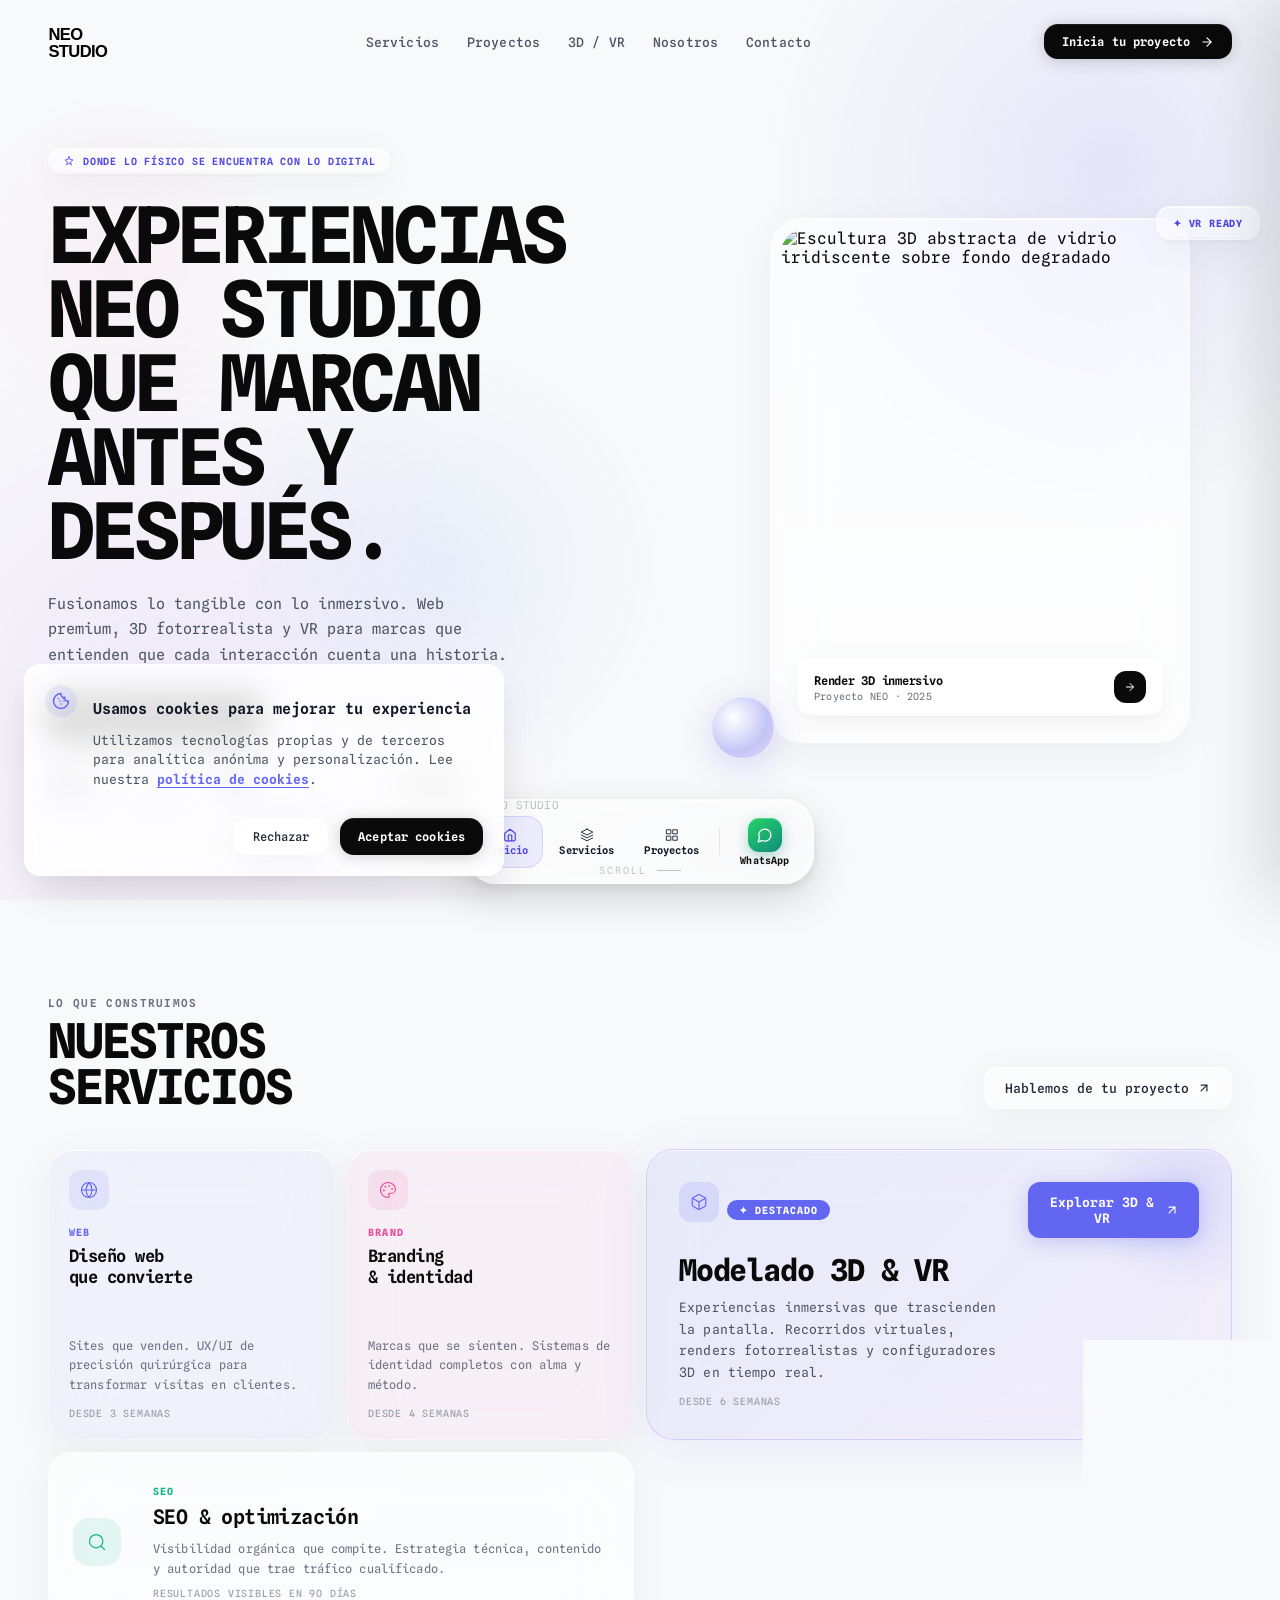
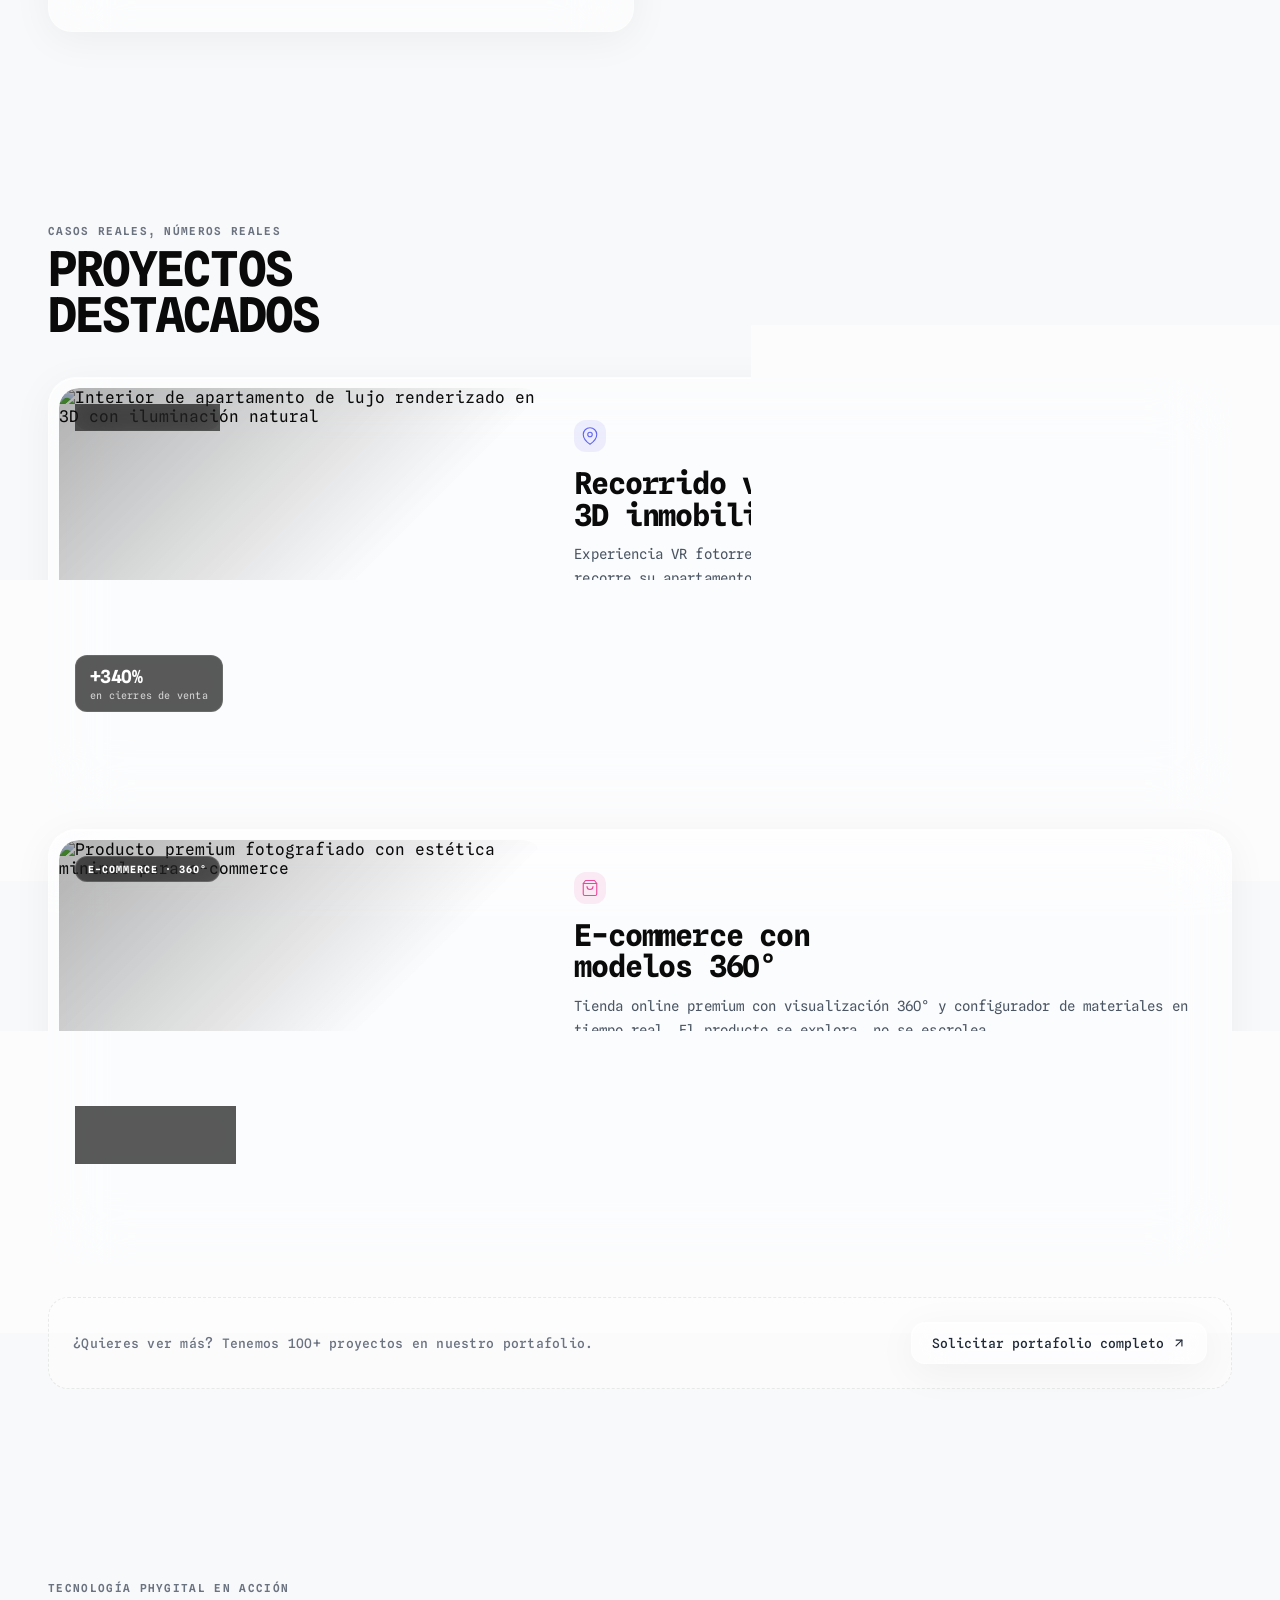
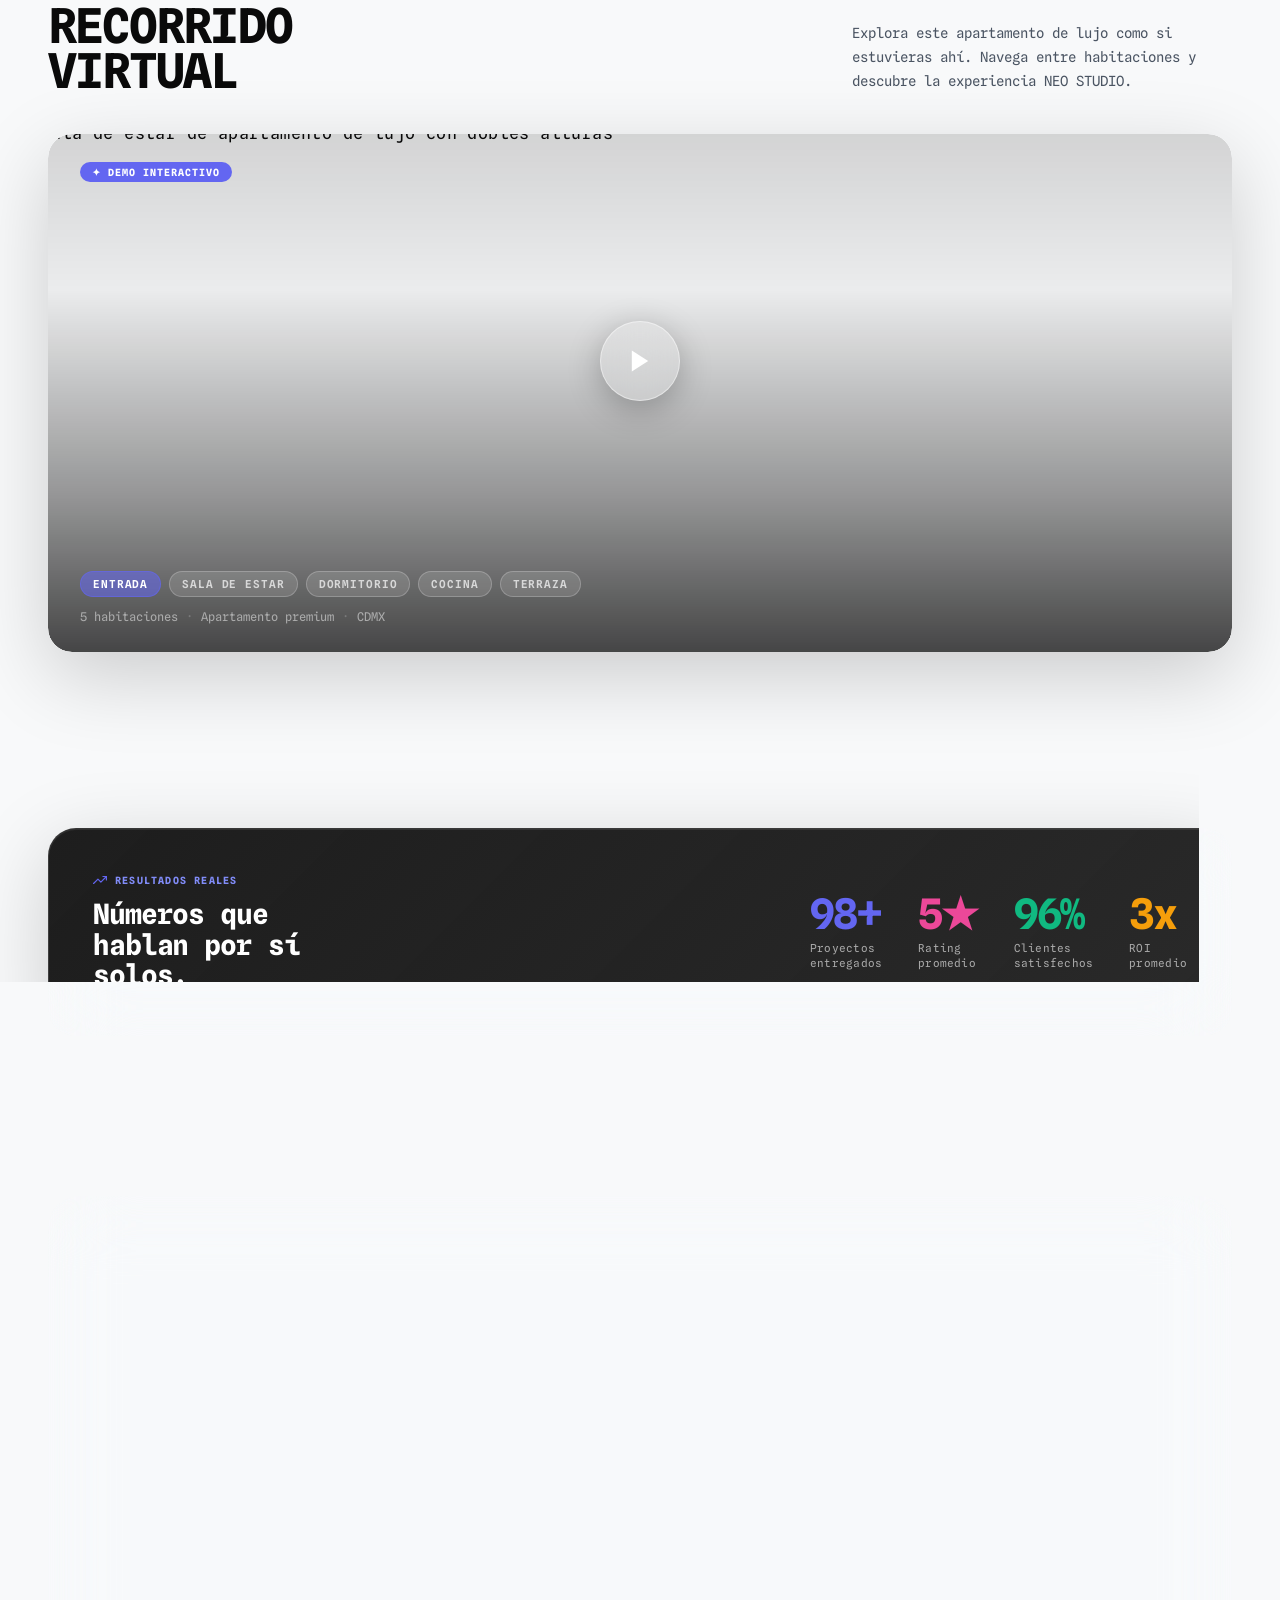
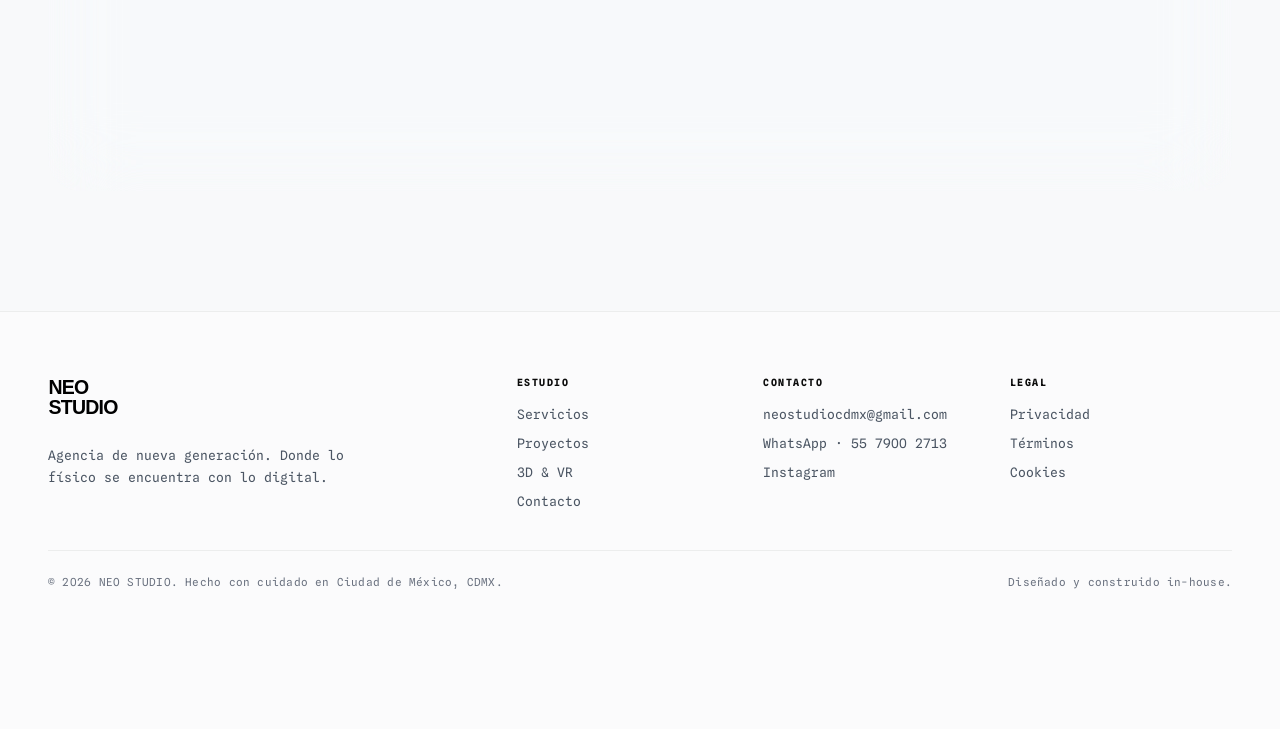
==== commit 26637fed: "fdsfdsf" ====
--- a/index.html
+++ b/index.html
@@ -99,6 +99,7 @@
       <a href="#services" data-nav>Servicios</a>
       <a href="#projects" data-nav>Proyectos</a>
       <a href="#vr" data-nav>3D / VR</a>
+      <a href="nosotros.html">Nosotros</a>
       <a href="#contact" data-nav>Contacto</a>
     </nav>
 
@@ -129,6 +130,7 @@
       <a href="#services" data-drawer-link>Servicios <span aria-hidden="true">→</span></a>
       <a href="#projects" data-drawer-link>Proyectos <span aria-hidden="true">→</span></a>
       <a href="#vr" data-drawer-link>3D / VR <span aria-hidden="true">→</span></a>
+      <a href="nosotros.html">Nosotros <span aria-hidden="true">→</span></a>
       <a href="#contact" data-drawer-link>Contacto <span aria-hidden="true">→</span></a>
     </nav>
     <button class="btn-dark btn-lg drawer-cta" data-open-modal>
--- a/assets/css/styles.css
+++ b/assets/css/styles.css
@@ -335,21 +335,23 @@
   bottom: 0;
   width: 0;
   height: 1.5px;
-  background: #0a0a0a;
+  background: #6366f1;
   transition: width 0.25s ease;
 }
 
 .top-links a:hover {
-  color: #0a0a0a;
+  color: #6366f1;
 }
 
 .top-links a:hover::after,
-.top-links a.active::after {
+.top-links a.active::after,
+.top-links a[aria-current="page"]::after {
   width: 100%;
 }
 
-.top-links a.active {
-  color: #0a0a0a;
+.top-links a.active,
+.top-links a[aria-current="page"] {
+  color: #6366f1;
   font-weight: 600;
 }
 
@@ -1658,12 +1660,18 @@
   border-radius: 32px;
   padding: 36px 28px;
   text-align: center;
-  background: radial-gradient(
-    800px circle at var(--mouse-x, 50%) var(--mouse-y, 50%),
-    rgba(99, 102, 241, 0.15) 0%,
-    rgba(168, 85, 247, 0.05) 40%,
-    transparent 100%
-  );
+  background:
+    radial-gradient(
+      380px circle at var(--mouse-x, 50%) var(--mouse-y, 50%),
+      rgba(99, 102, 241, 0.22) 0%,
+      rgba(168, 85, 247, 0.10) 45%,
+      transparent 75%
+    ),
+    radial-gradient(
+      900px circle at var(--mouse-x, 50%) var(--mouse-y, 50%),
+      rgba(99, 102, 241, 0.06) 0%,
+      transparent 100%
+    );
   backdrop-filter: blur(40px) saturate(200%);
   -webkit-backdrop-filter: blur(40px) saturate(200%);
   border: 1px solid rgba(255, 255, 255, 0.5);
@@ -2100,6 +2108,49 @@
   pointer-events: auto;
 }
 
+/* ── Mobile: full-screen slide-up sheet ── */
+@media (max-width: 559px) {
+  .modal {
+    /* Reset all desktop centering */
+    top: unset !important;
+    left: 0 !important;
+    right: 0 !important;
+    bottom: 0 !important;
+    transform: translateY(100%) !important;  /* start hidden below */
+    /* Sheet sizing */
+    width: 100% !important;
+    max-width: 100% !important;
+    max-height: 95dvh !important;
+    border-radius: 20px 20px 0 0 !important;
+    /* Keep invisible + untouchable when closed */
+    opacity: 0;
+    pointer-events: none;
+    visibility: hidden;
+    transition: transform 0.38s cubic-bezier(0.16, 1, 0.3, 1),
+                opacity 0.25s ease,
+                visibility 0s linear 0.38s;
+  }
+
+  .modal.open {
+    transform: translateY(0) !important;
+    opacity: 1;
+    pointer-events: auto;
+    visibility: visible;
+    transition: transform 0.38s cubic-bezier(0.16, 1, 0.3, 1),
+                opacity 0.25s ease,
+                visibility 0s linear 0s;
+  }
+
+  .modal-content {
+    padding: 28px 20px 100px;
+  }
+
+  .modal-close {
+    top: 14px;
+    right: 14px;
+  }
+}
+
 .modal-close {
   position: absolute;
   top: 16px;
@@ -2249,17 +2300,15 @@
 .field select {
   appearance: none;
   -webkit-appearance: none;
+  -moz-appearance: none;
   cursor: pointer;
   padding-right: 36px;
-  /* espacio para la flecha */
-  background-image: url("data:image/svg+xml,%3Csvg xmlns='http://www.w3.org/2000/svg' width='16' height='16' viewBox='0 0 24 24' fill='none' stroke='%236b7280' stroke-width='2' stroke-linecap='round' stroke-linejoin='round'%3E%3Cpolyline points='6 9 12 15 18 9'/%3E%3C/svg%3E");
-  background-repeat: no-repeat;
-  background-position: right 12px center;
-  background-size: 16px;
+  /* Combine background-color + arrow SVG in one property so nothing overrides */
+  background: #fafafa url("data:image/svg+xml,%3Csvg xmlns='http://www.w3.org/2000/svg' width='16' height='16' viewBox='0 0 24 24' fill='none' stroke='%236b7280' stroke-width='2' stroke-linecap='round' stroke-linejoin='round'%3E%3Cpolyline points='6 9 12 15 18 9'/%3E%3C/svg%3E") no-repeat right 12px center / 16px;
 }
 
 .field select:focus {
-  background-image: url("data:image/svg+xml,%3Csvg xmlns='http://www.w3.org/2000/svg' width='16' height='16' viewBox='0 0 24 24' fill='none' stroke='%236366f1' stroke-width='2' stroke-linecap='round' stroke-linejoin='round'%3E%3Cpolyline points='6 9 12 15 18 9'/%3E%3C/svg%3E");
+  background: #fff url("data:image/svg+xml,%3Csvg xmlns='http://www.w3.org/2000/svg' width='16' height='16' viewBox='0 0 24 24' fill='none' stroke='%236366f1' stroke-width='2' stroke-linecap='round' stroke-linejoin='round'%3E%3Cpolyline points='6 9 12 15 18 9'/%3E%3C/svg%3E") no-repeat right 12px center / 16px;
 }
 
 /* Textarea — altura propia, sin la fija de 46px */
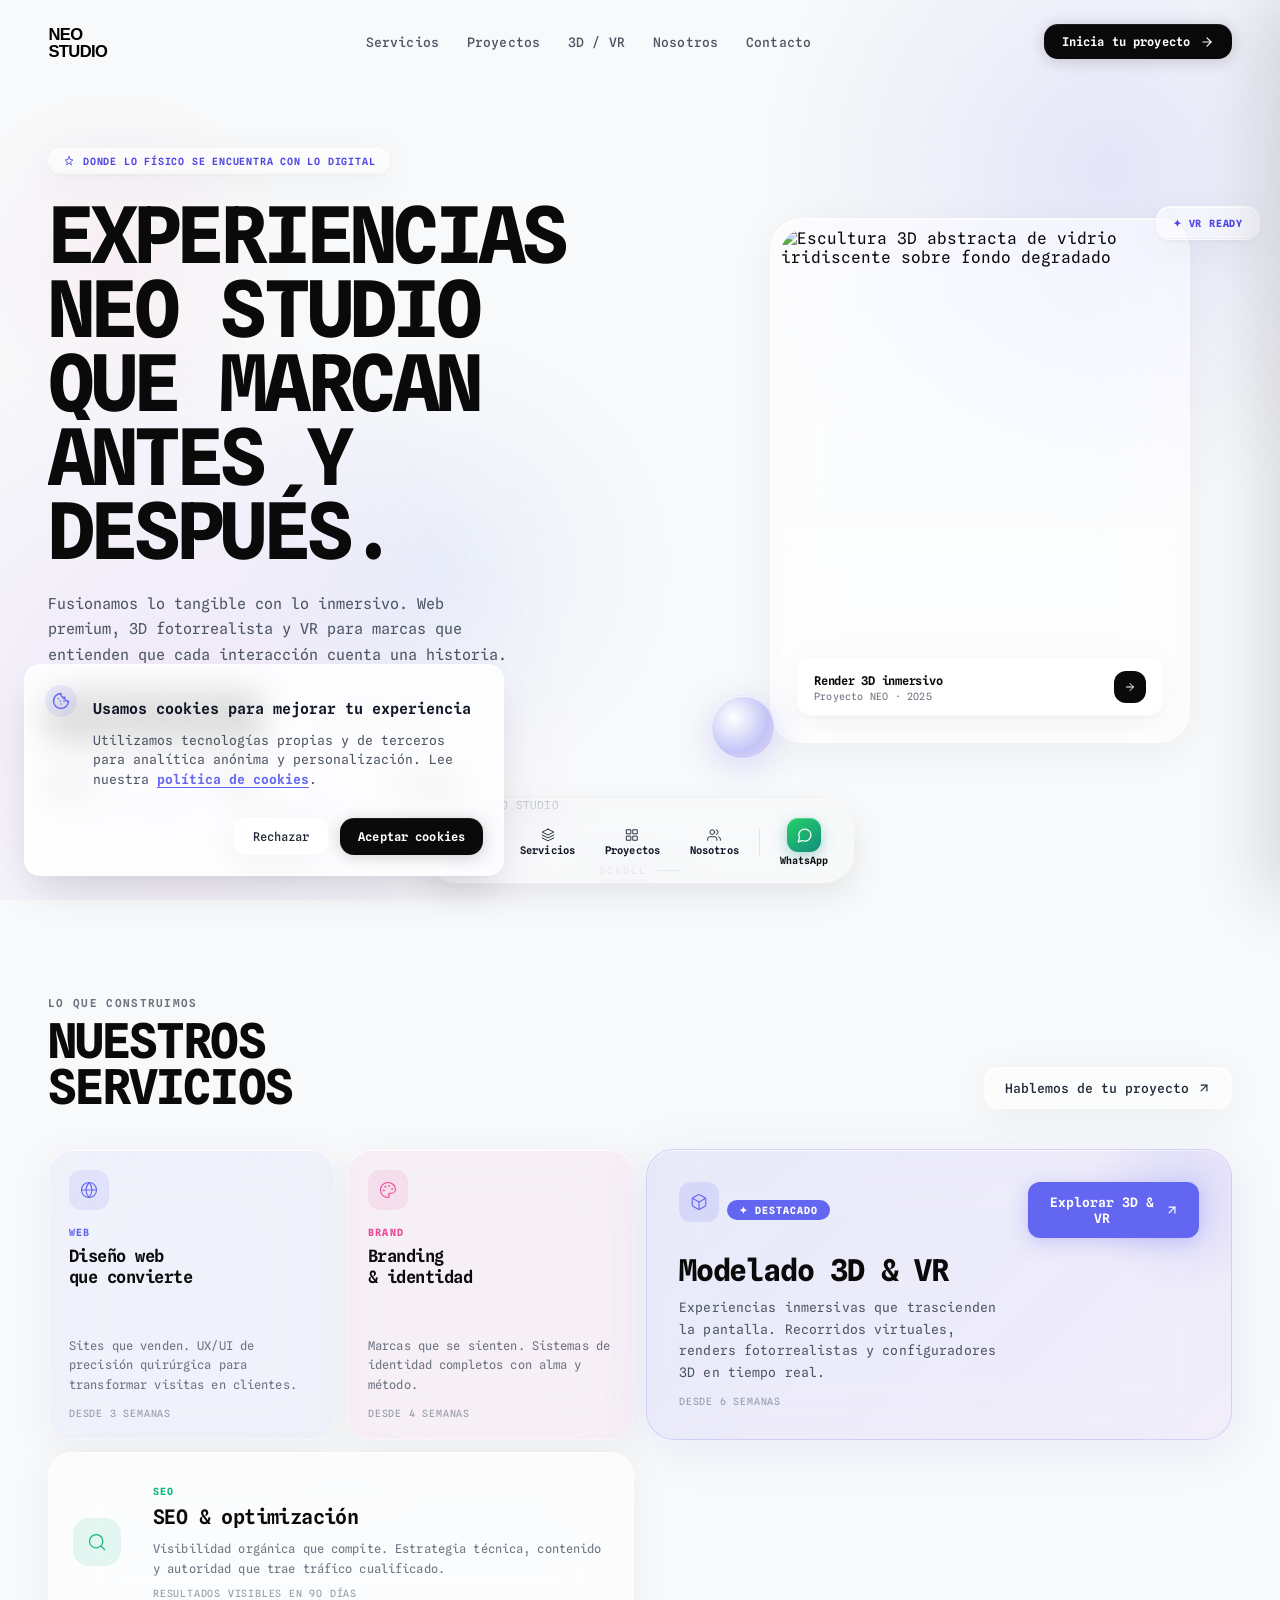
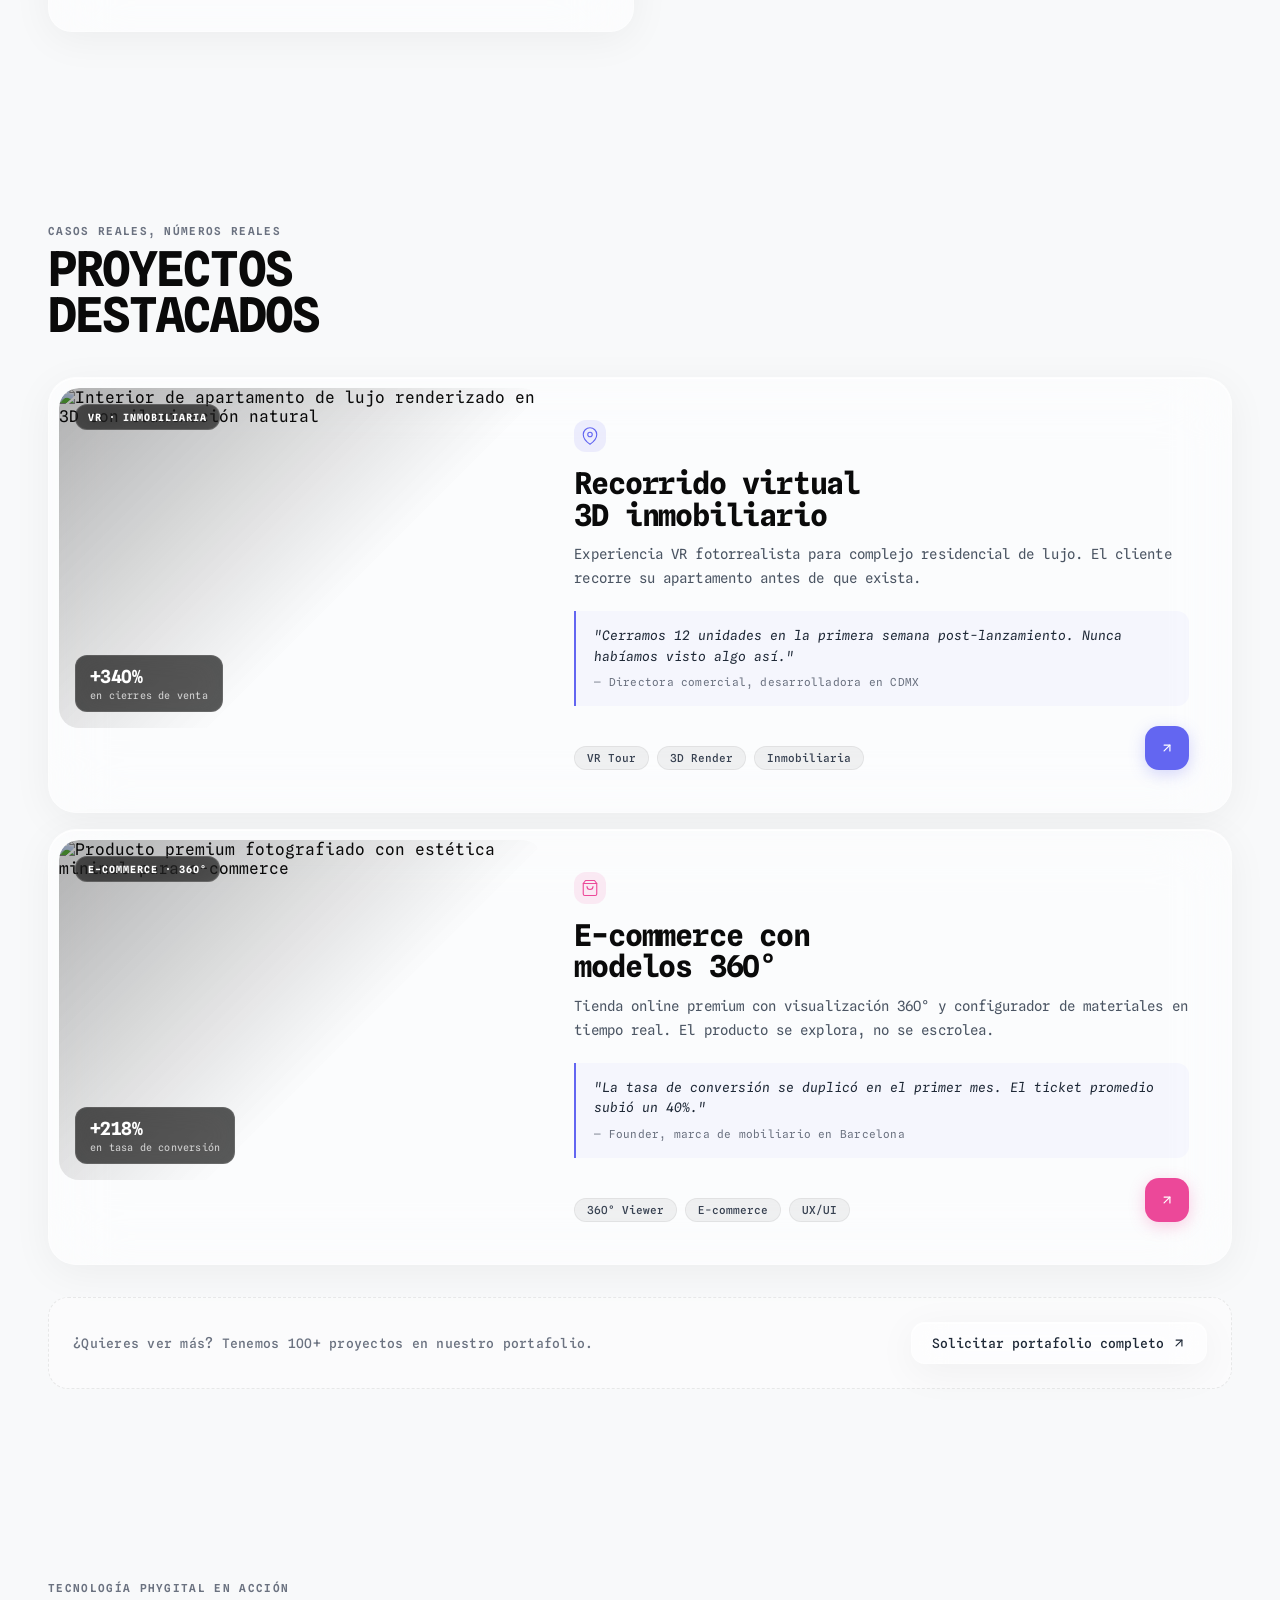
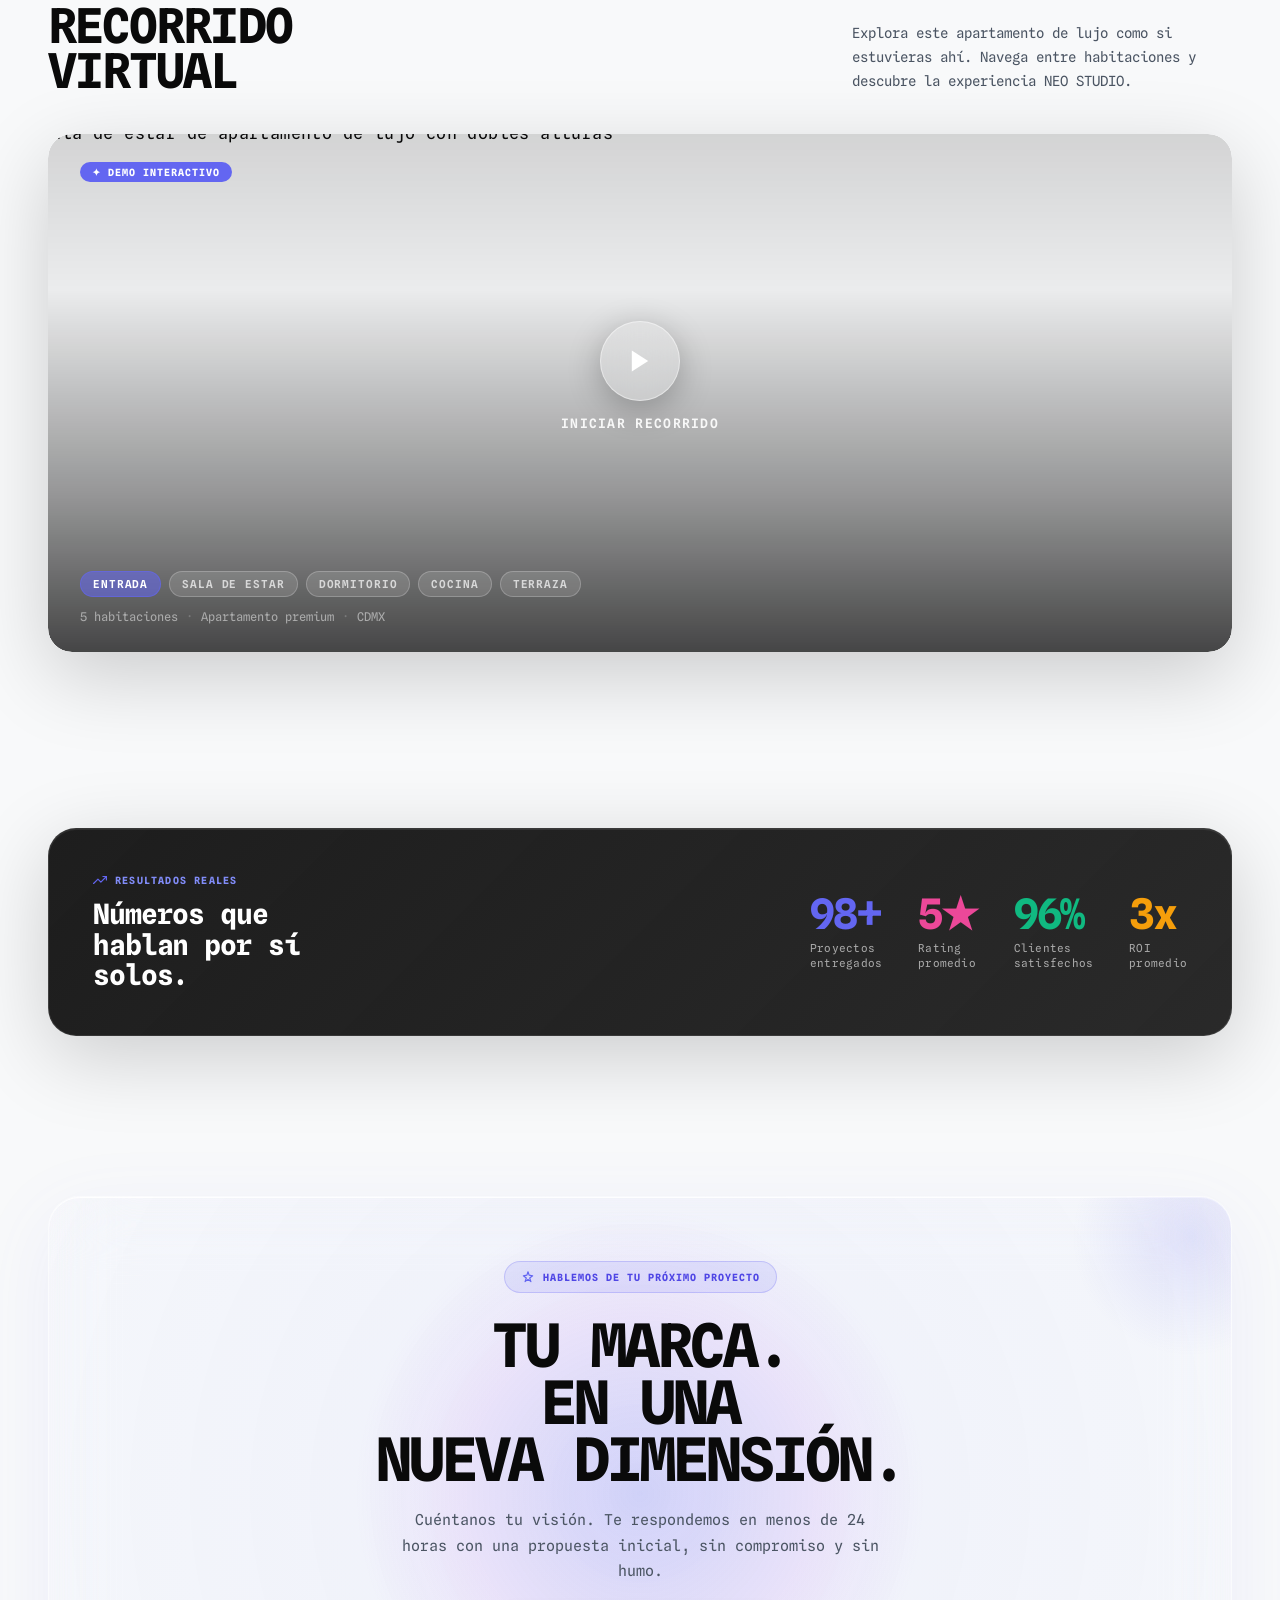
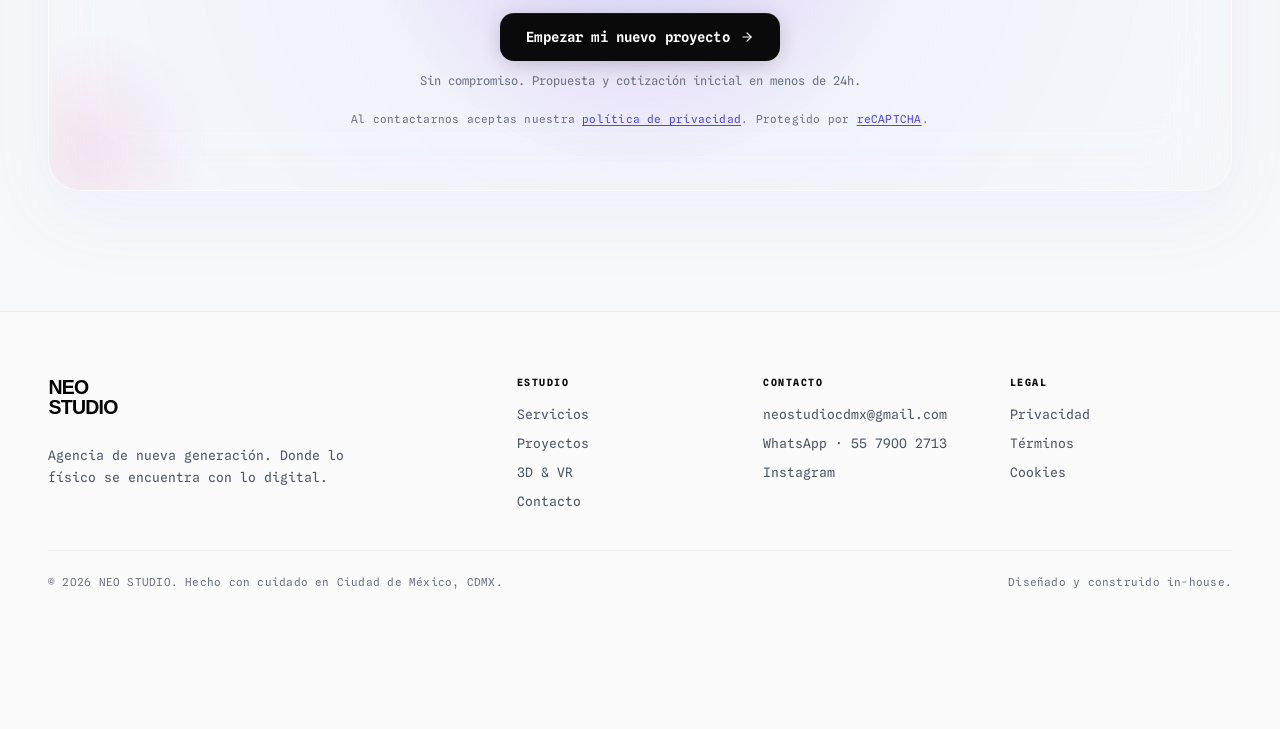
==== commit 6e22b6ed: "backdrop filter" ====
--- a/index.html
+++ b/index.html
@@ -585,7 +585,10 @@
         <svg class="i" viewBox="0 0 24 24" fill="none" stroke="currentColor" stroke-width="1.5" stroke-linecap="round" stroke-linejoin="round" width="20" height="20" aria-hidden="true"><rect x="3" y="3" width="7" height="7"/><rect x="14" y="3" width="7" height="7"/><rect x="14" y="14" width="7" height="7"/><rect x="3" y="14" width="7" height="7"/></svg>
         <span>Proyectos</span>
       </button>
-
+      <a href="nosotros.html" class="bn-item" aria-label="Ir a nosotros">
+        <svg class="i" viewBox="0 0 24 24" fill="none" stroke="currentColor" stroke-width="1.5" stroke-linecap="round" stroke-linejoin="round" width="20" height="20" aria-hidden="true"><path d="M17 21v-2a4 4 0 0 0-4-4H5a4 4 0 0 0-4 4v2"/><circle cx="9" cy="7" r="4"/><path d="M23 21v-2a4 4 0 0 0-3-3.87"/><path d="M16 3.13a4 4 0 0 1 0 7.75"/></svg>
+        <span>Nosotros</span>
+      </a>
       <div class="bn-divider" aria-hidden="true"></div>
 
       <a href="https://wa.me/525579002713?text=Hola%2C%20me%20gustar%C3%ADa%20hablar%20de%20un%20proyecto%20con%20NEO%20STUDIO" target="_blank" rel="noopener" class="bn-whatsapp" aria-label="Abrir chat de WhatsApp">
--- a/assets/css/styles.css
+++ b/assets/css/styles.css
@@ -1936,9 +1936,6 @@
   display: flex;
   justify-content: center;
   pointer-events: none;
-  opacity: 0;
-  transform: translateY(100px);
-  animation: bnIn 0.8s cubic-bezier(0.16, 1, 0.3, 1) 0.6s forwards;
 }
 
 @keyframes bnIn {
@@ -1954,23 +1951,21 @@
   gap: 2px;
   padding: 10px;
   pointer-events: auto;
-  background: linear-gradient(
-    135deg,
-    rgba(255, 255, 255, 0.55) 0%,
-    rgba(255, 255, 255, 0.15) 100%
-  );
-  backdrop-filter: blur(32px) saturate(200%) brightness(1.05);
-  -webkit-backdrop-filter: blur(32px) saturate(200%) brightness(1.05);
-  border: 1px solid rgba(255, 255, 255, 0.6);
-  border-top-color: rgba(255, 255, 255, 0.9);
-  border-left-color: rgba(255, 255, 255, 0.75);
+  
+  /* Entrance animation properties */
+  opacity: 0;
+  transform: translateY(100px);
+  animation: bnIn 0.8s cubic-bezier(0.16, 1, 0.3, 1) 0.6s forwards;
+  
+  background: rgb(248 249 250 / 19%);
+  backdrop-filter: blur(20px) saturate(180%);
+  -webkit-backdrop-filter: blur(20px) saturate(180%);
+  border: 1px solid rgba(255, 255, 255, 0.2);
+  border-top-color: rgba(255, 255, 255, 0.4);
+  border-bottom: 1px solid rgba(0, 0, 0, 0.05);
   border-radius: 30px;
-  box-shadow:
-    0 16px 40px rgba(0, 0, 0, 0.14),
-    0 4px 12px rgba(0, 0, 0, 0.08),
-    inset 0 1px 0 rgba(255, 255, 255, 1),
-    inset 0 0 20px rgba(255, 255, 255, 0.45);
-  transition: background 0.35s ease, border-color 0.35s ease, box-shadow 0.35s ease;
+  box-shadow: 0 12px 32px rgba(0, 0, 0, 0.08);
+  transition: background 0.3s ease, box-shadow 0.3s ease;
 }
 
 .bn-item {
